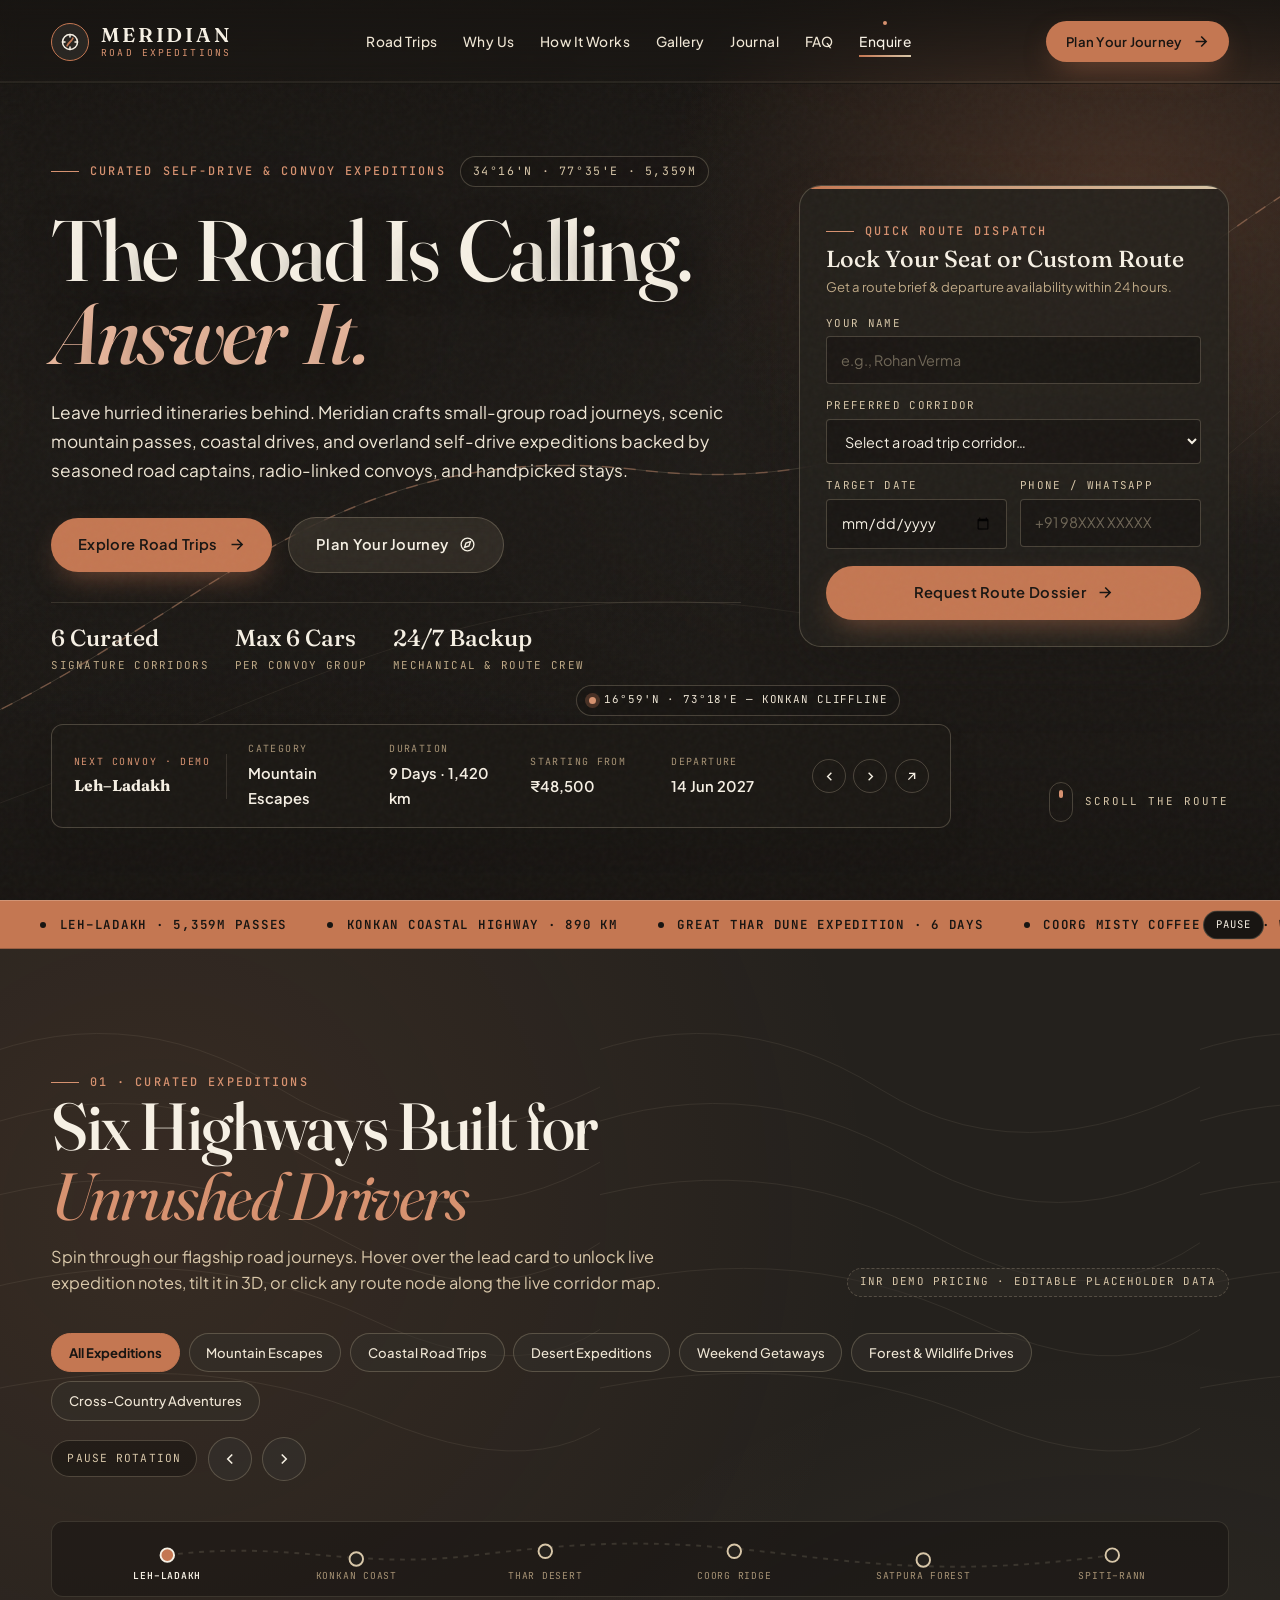
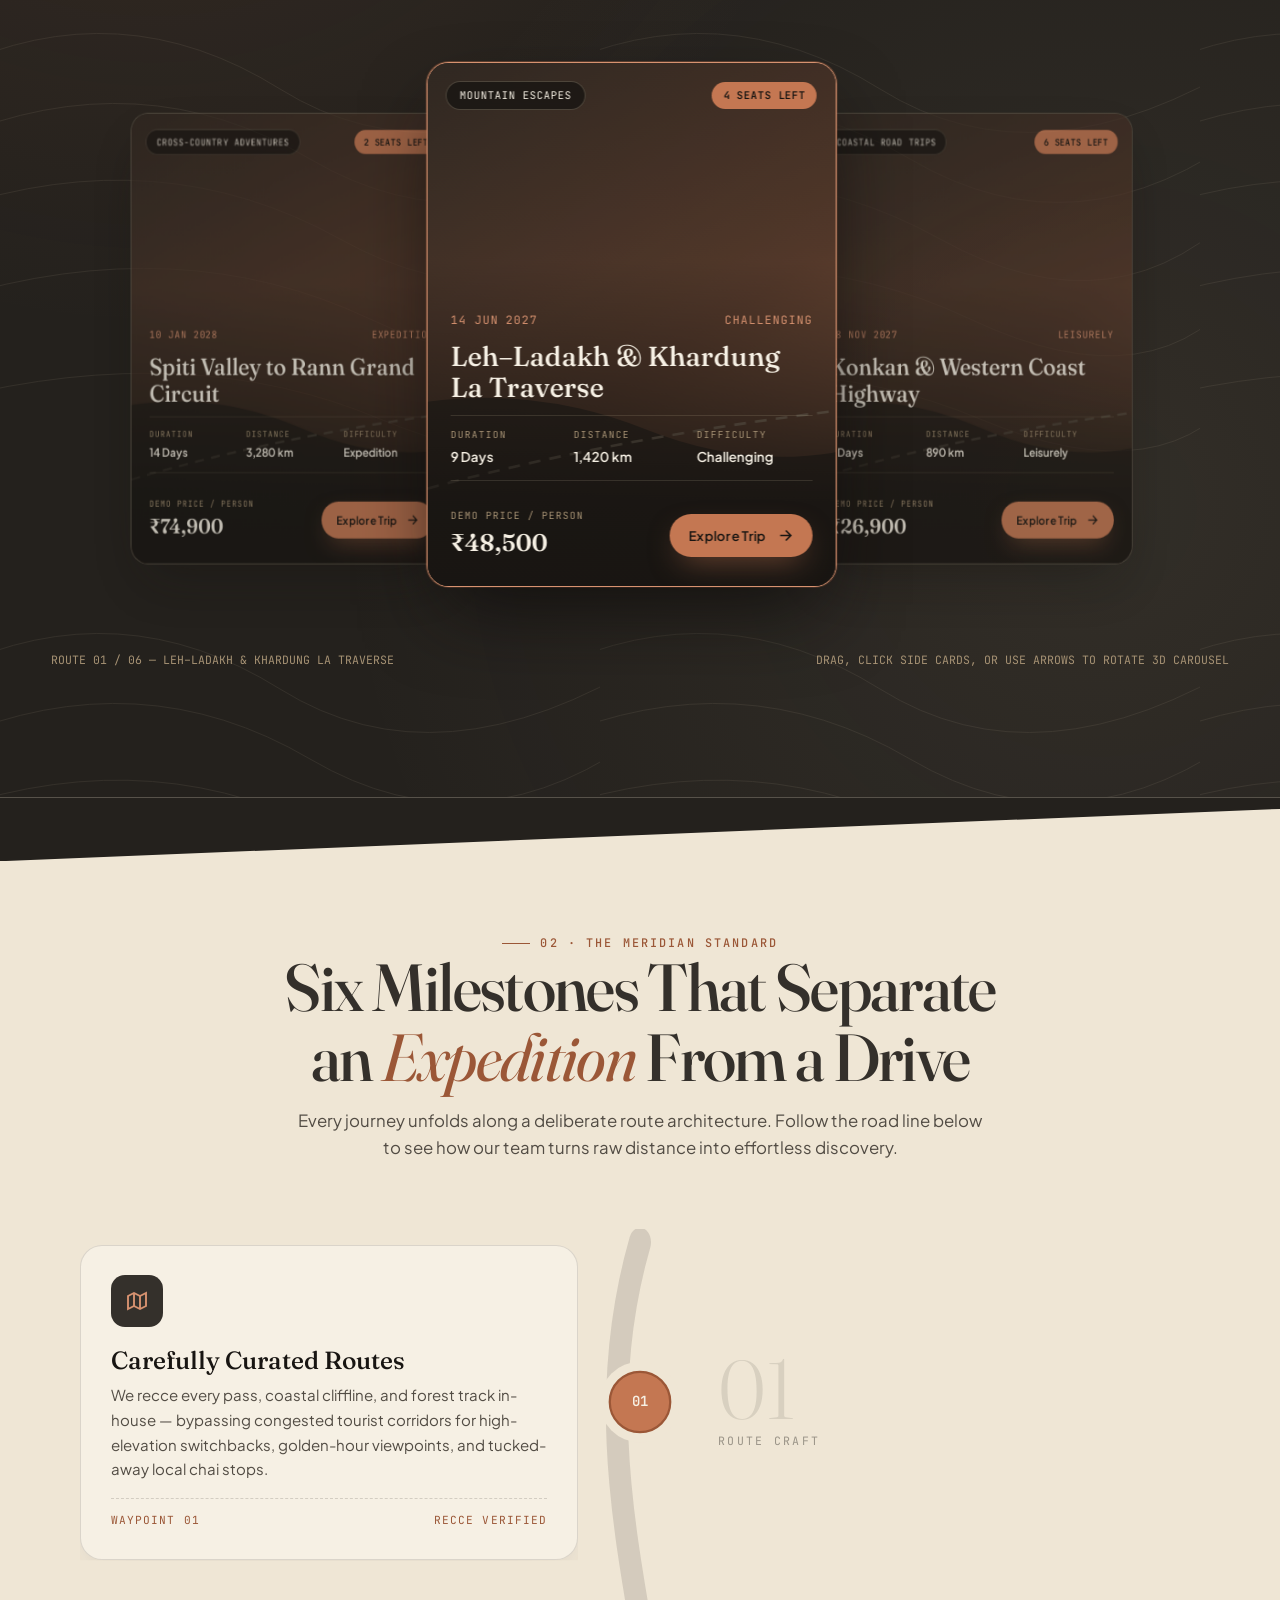
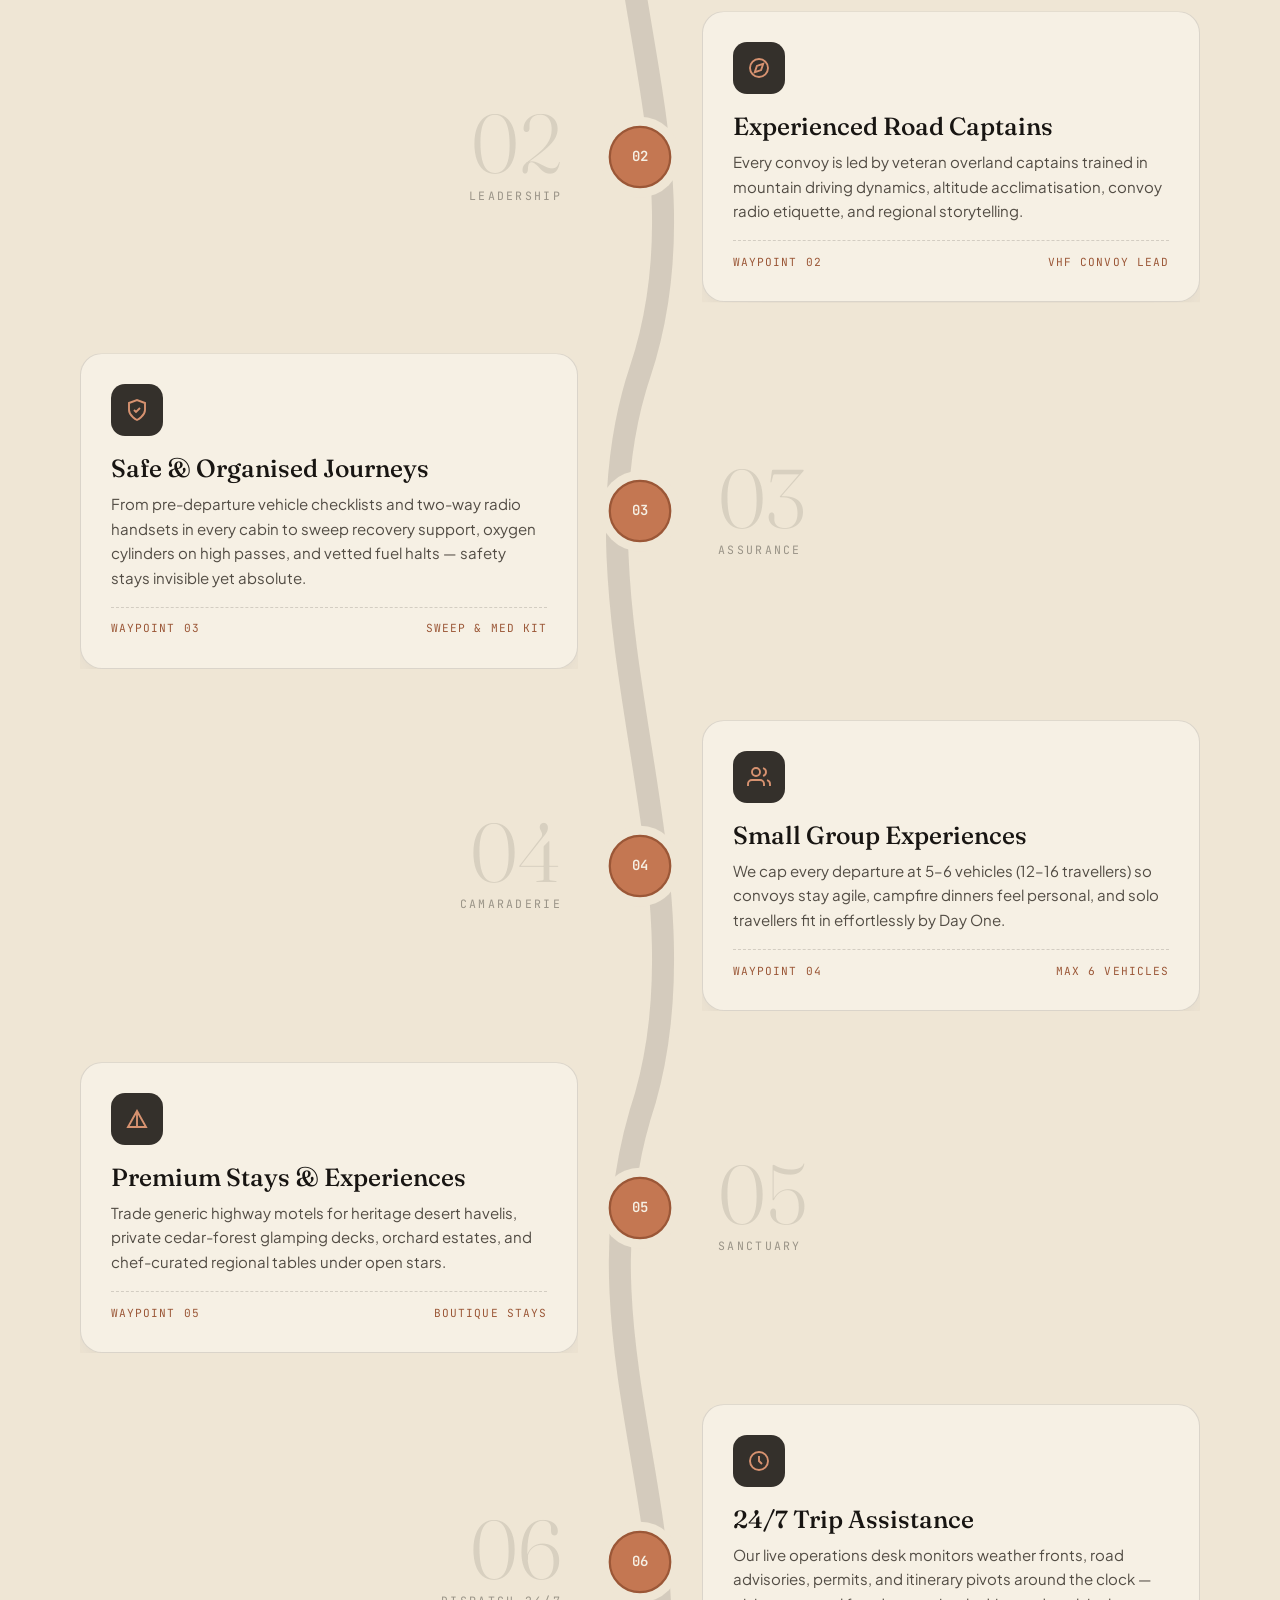
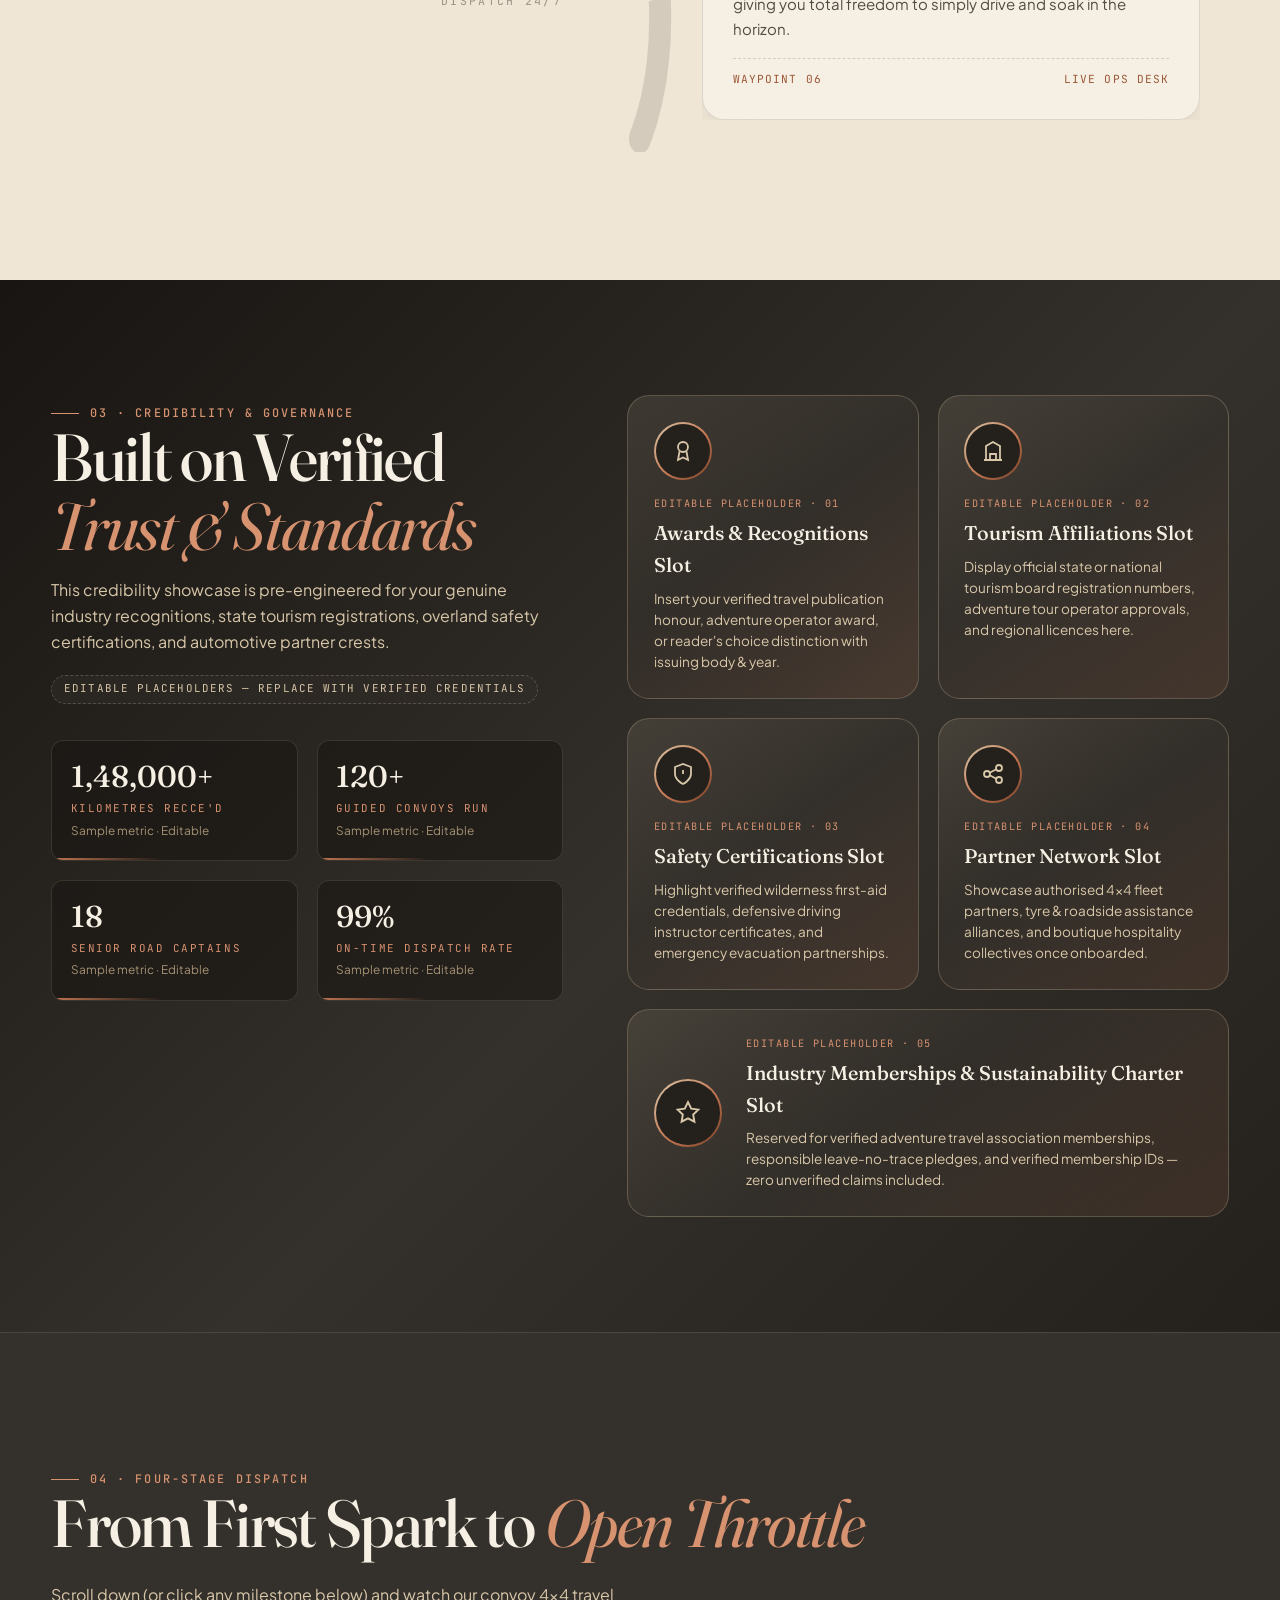
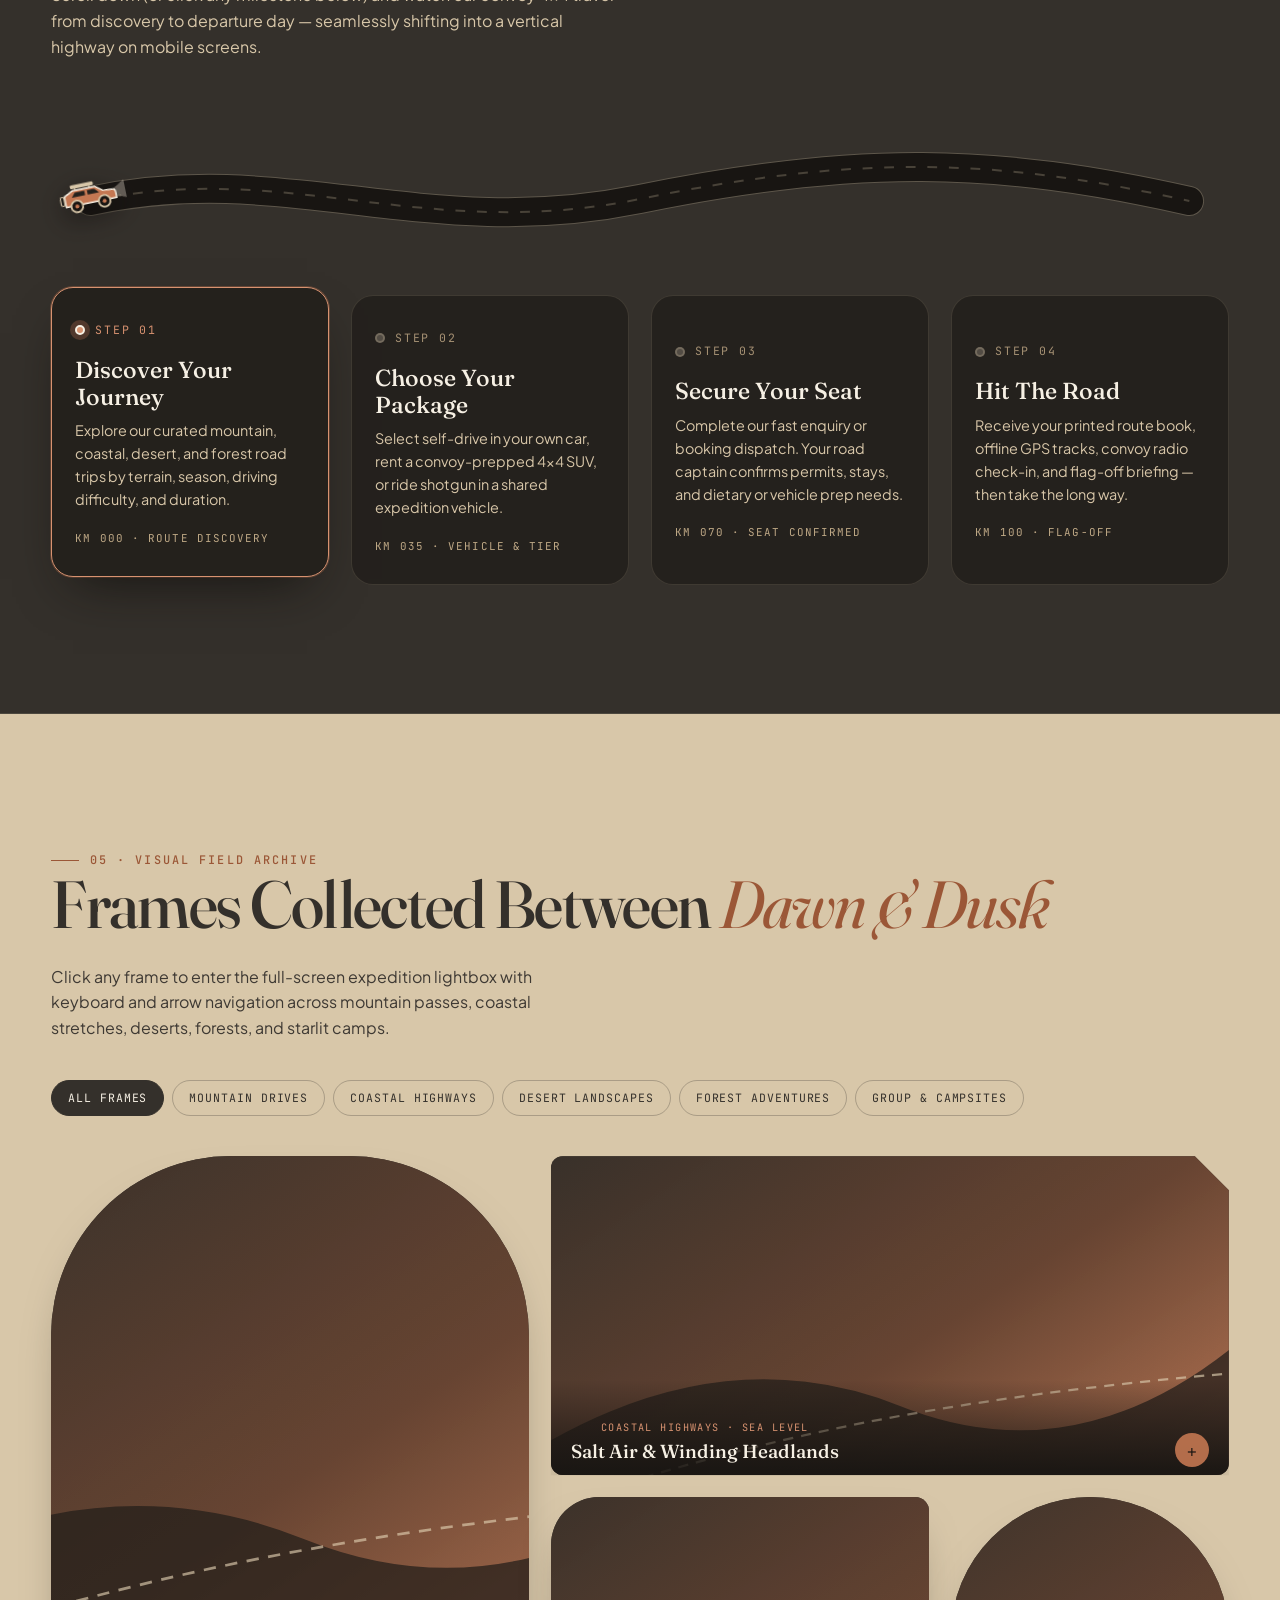
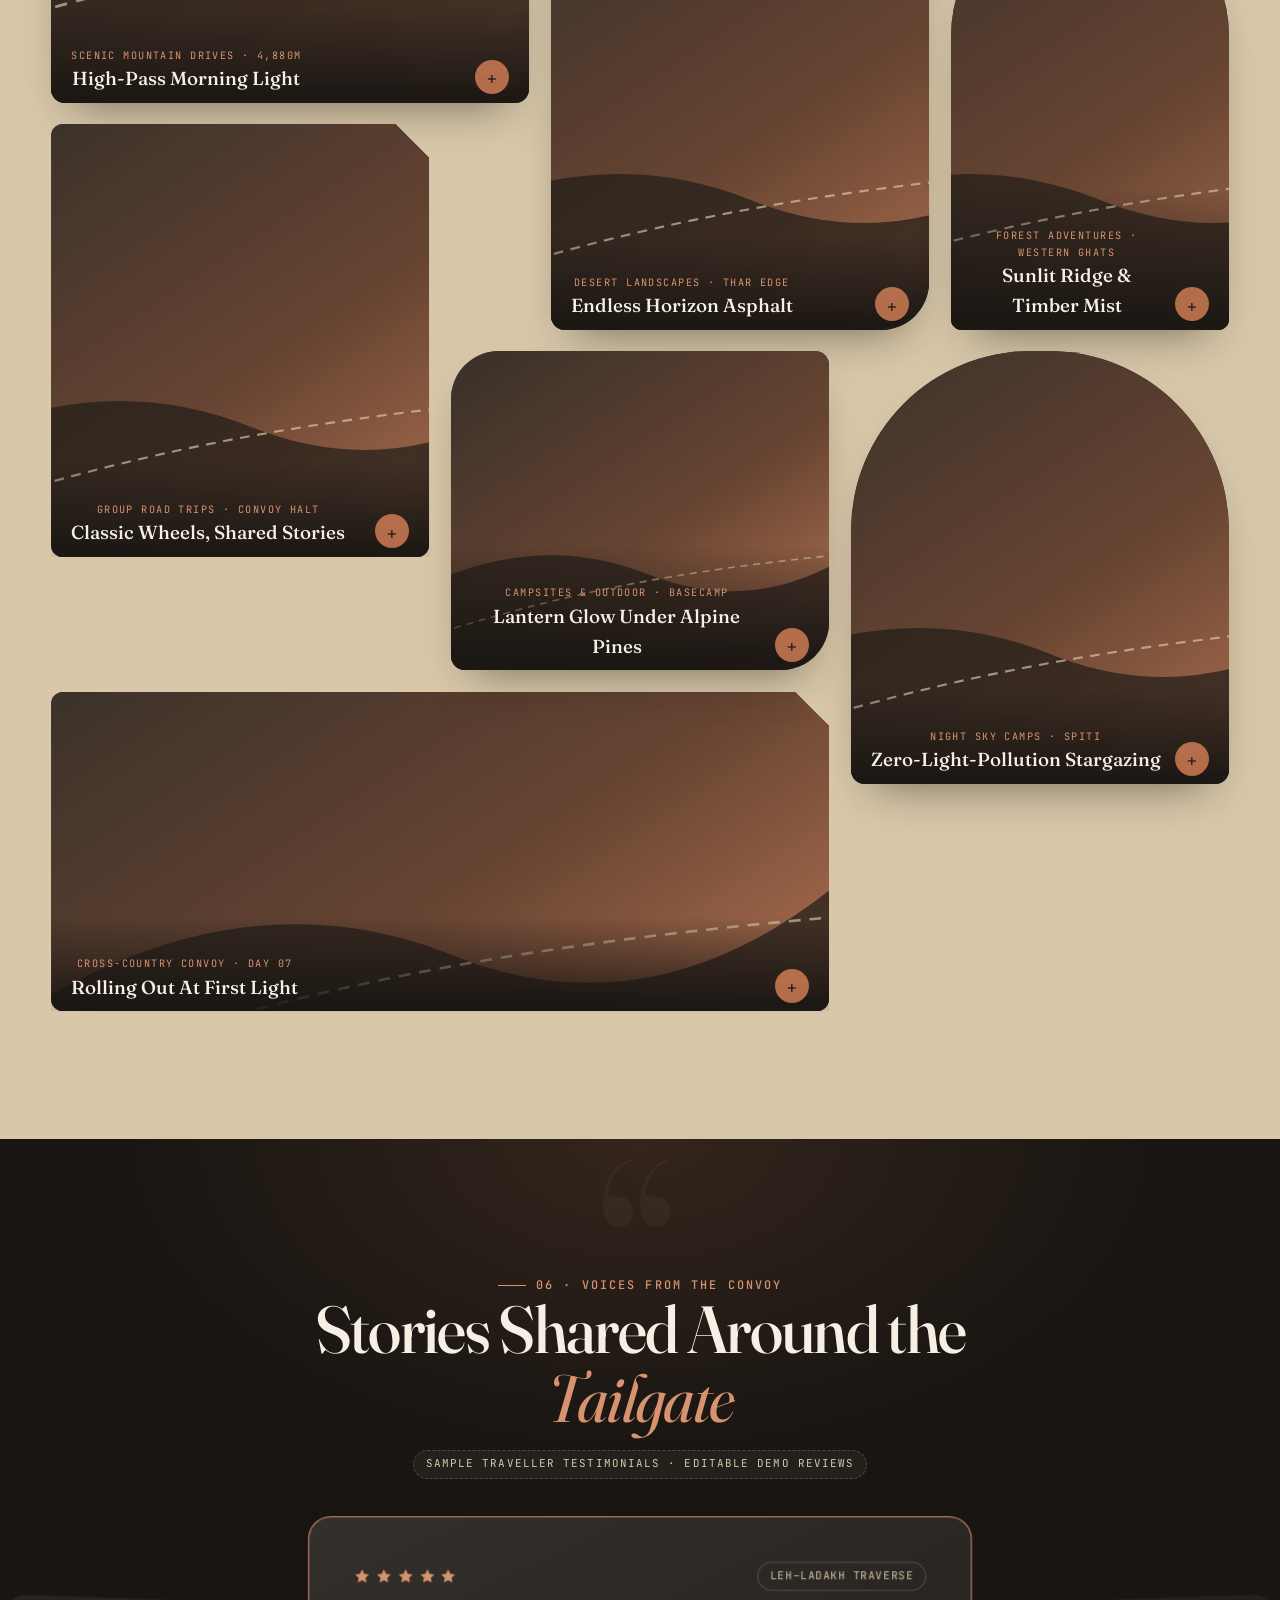
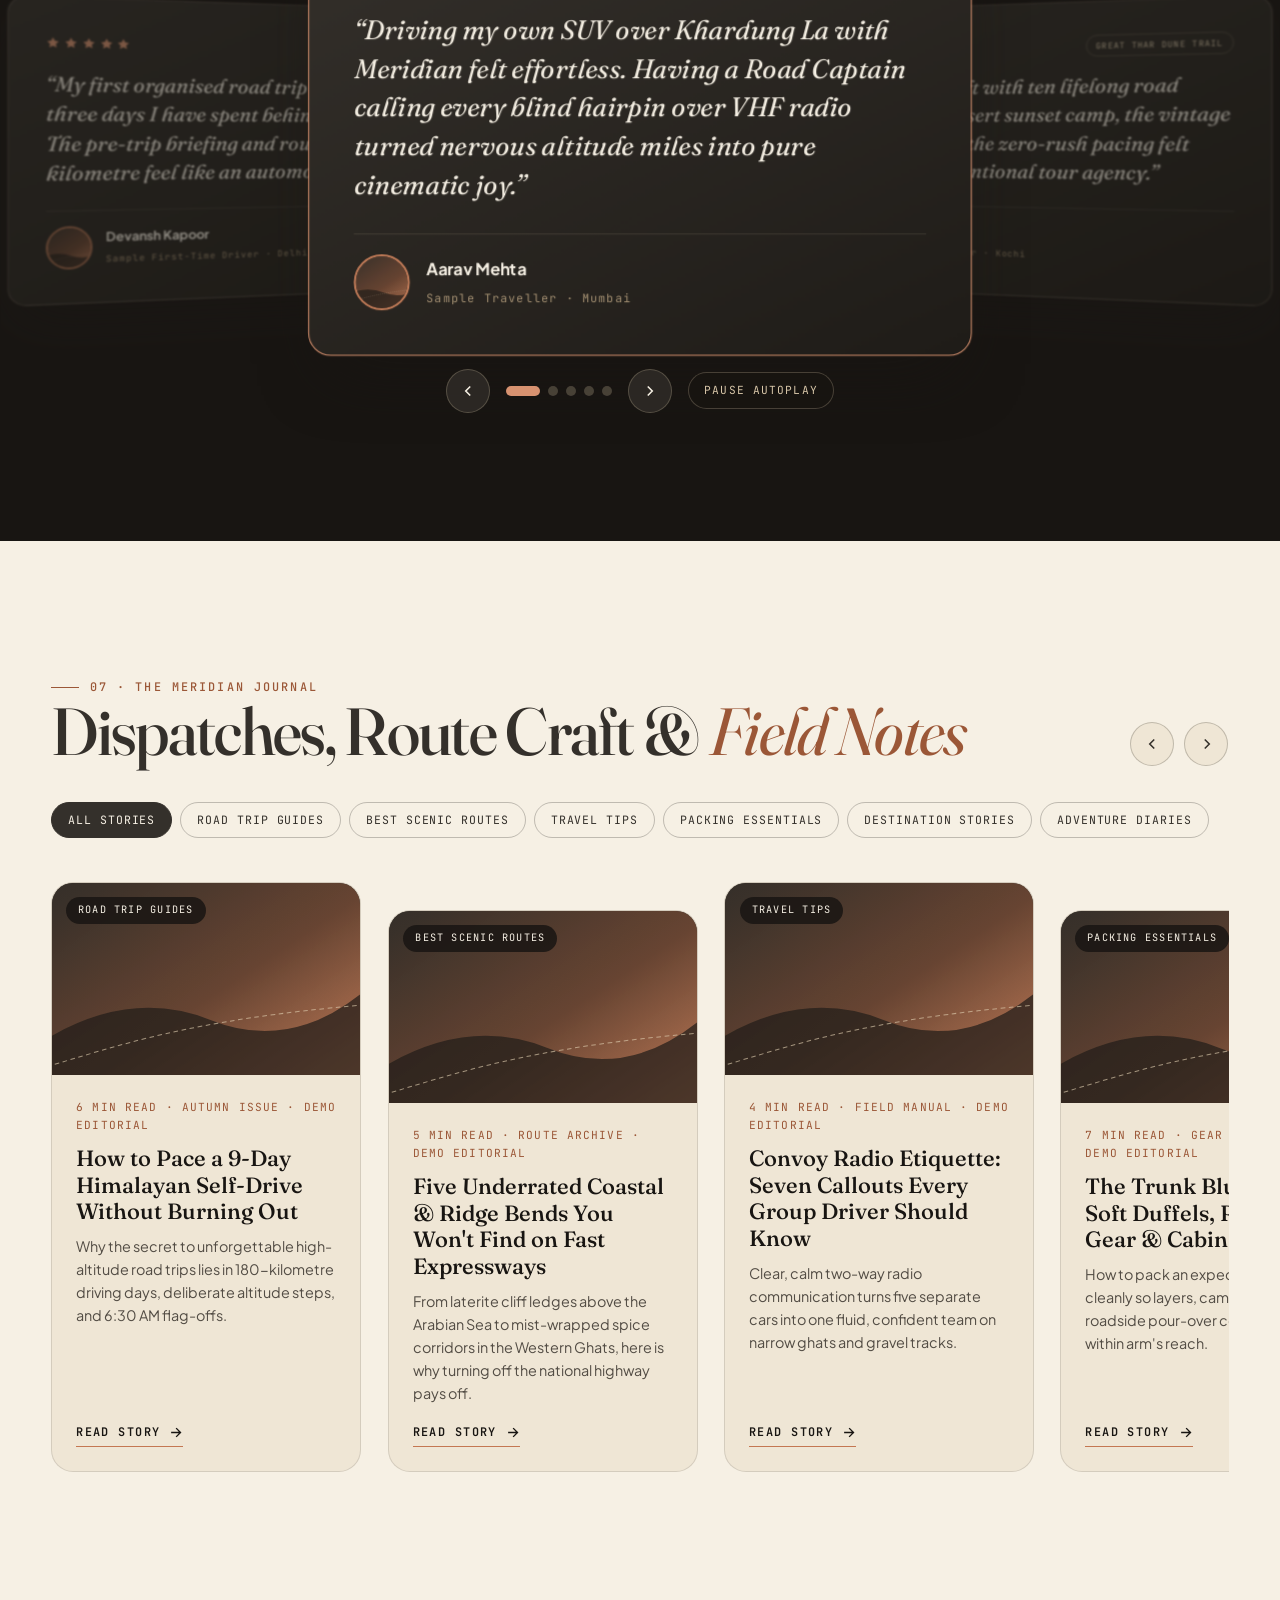
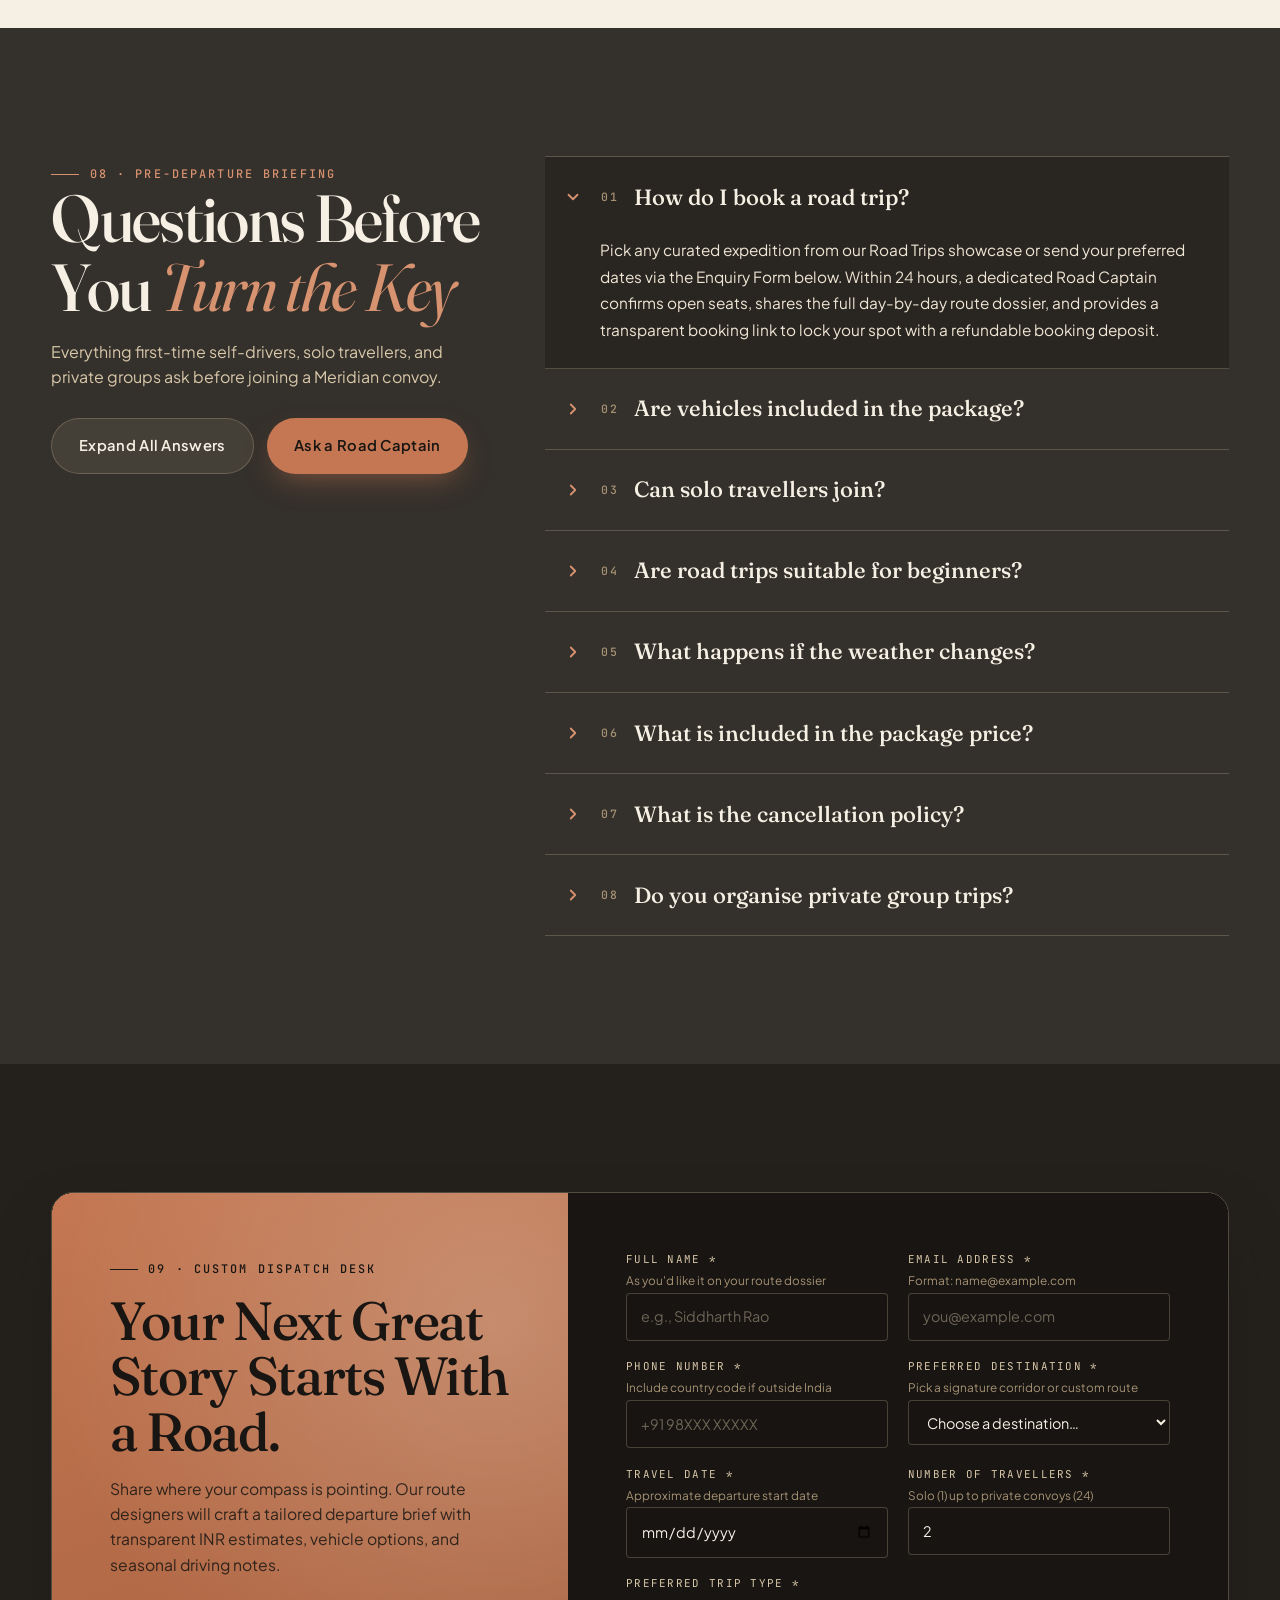
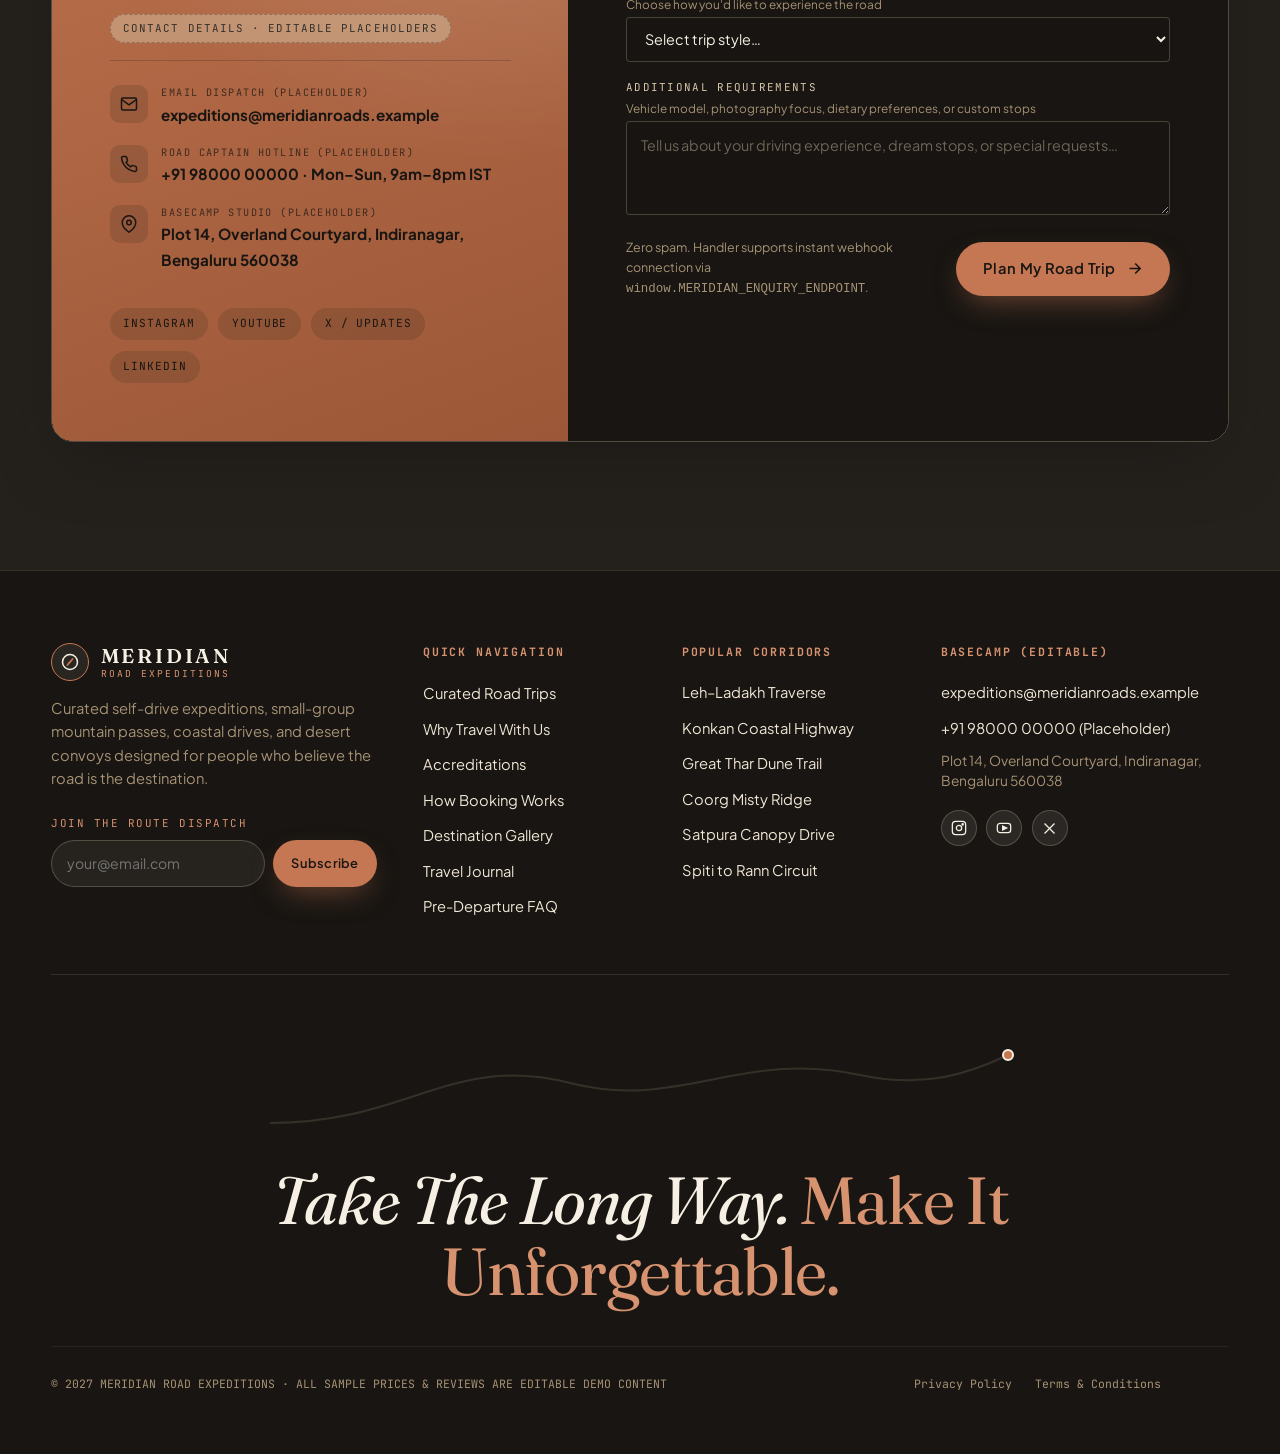
==== index.html @ 03e0a307 "Add Meridian single-page site and Cairn & Axle multi-page overland website" ====
<!DOCTYPE html>
<html lang="en">
<head>
  <meta charset="UTF-8">
  <meta name="viewport" content="width=device-width, initial-scale=1.0">
  <title>MERIDIAN — Curated Road Trip Expeditions &amp; Scenic Self-Drive Journeys</title>
  <meta name="description" content="Curated road trips, scenic self-drive expeditions, small-group mountain passes, coastal highways, and overland adventures crafted for drivers who take the long way.">
  <meta name="theme-color" content="#34302B">
  <link rel="preconnect" href="https://fonts.googleapis.com">
  <link rel="preconnect" href="https://fonts.gstatic.com" crossorigin>
  <link href="https://fonts.googleapis.com/css2?family=Fraunces:ital,opsz,wght@0,9..144,300..800;1,9..144,300..600&family=JetBrains+Mono:wght@400;500;600&family=Plus+Jakarta+Sans:wght@400;500;600;700&display=swap" rel="stylesheet">
  <style>
    /* ==========================================================================
       MERIDIAN ROADS — SINGLE-FILE DESIGN SYSTEM
       Strict 3-Colour Brand Palette + Tints/Shades/Alphas Derived Strictly From:
         Primary   : Charcoal Brown   #34302B
         Secondary : Burnt Terracotta #C47752
         Tertiary  : Desert Sand      #D8C7A9
       ========================================================================== */
    :root {
      /* Core Brand Palette */
      --charcoal: #34302B;
      --charcoal-deep: #24211D;
      --charcoal-obsidian: #181512;
      --charcoal-elevated: #3E3933;
      --charcoal-muted: #524C44;

      --terracotta: #C47752;
      --terracotta-light: #D79270;
      --terracotta-pale: #E5B49A;
      --terracotta-deep: #9B5737;
      --terracotta-dark: #743E25;

      --sand: #D8C7A9;
      --sand-light: #EFE6D5;
      --sand-paper: #F6F0E4;
      --sand-deep: #BFA986;
      --sand-muted: #A69274;

      /* Alpha Helpers (strictly derived from core 3) */
      --charcoal-90: rgba(36, 33, 29, 0.90);
      --charcoal-75: rgba(52, 48, 43, 0.75);
      --charcoal-55: rgba(52, 48, 43, 0.55);
      --charcoal-20: rgba(52, 48, 43, 0.20);
      --charcoal-12: rgba(52, 48, 43, 0.12);
      --terracotta-30: rgba(196, 119, 82, 0.30);
      --terracotta-18: rgba(196, 119, 82, 0.18);
      --terracotta-10: rgba(196, 119, 82, 0.10);
      --sand-25: rgba(216, 199, 169, 0.25);
      --sand-15: rgba(216, 199, 169, 0.15);
      --sand-08: rgba(216, 199, 169, 0.08);

      /* Typography */
      --font-display: 'Fraunces', Georgia, 'Times New Roman', serif;
      --font-sans: 'Plus Jakarta Sans', system-ui, -apple-system, 'Segoe UI', sans-serif;
      --font-mono: 'JetBrains Mono', ui-monospace, SFMono-Regular, monospace;

      /* Spacing & Layout */
      --container-max: 1360px;
      --gutter: clamp(1.25rem, 4vw, 3.25rem);
      --header-h: 84px;
      --header-h-compact: 66px;

      /* Radii & Shadows */
      --radius-sm: 4px;
      --radius-md: 12px;
      --radius-lg: 22px;
      --radius-pill: 999px;
      --shadow-deep: 0 28px 65px -20px rgba(24, 21, 18, 0.65);
      --shadow-soft: 0 18px 40px -18px rgba(24, 21, 18, 0.35);
      --ease-editorial: cubic-bezier(0.22, 1, 0.36, 1);
      --ease-spring: cubic-bezier(0.34, 1.45, 0.64, 1);
    }

    *, *::before, *::after {
      box-sizing: border-box;
      margin: 0;
      padding: 0;
    }

    html {
      scroll-behavior: smooth;
      scroll-padding-top: calc(var(--header-h-compact) + 18px);
      background-color: var(--charcoal-obsidian);
      color: var(--sand-paper);
      font-family: var(--font-sans);
      font-size: 16px;
      line-height: 1.6;
      -webkit-font-smoothing: antialiased;
      text-rendering: optimizeLegibility;
      overflow-x: clip;
    }

    @media (prefers-reduced-motion: reduce) {
      html {
        scroll-behavior: auto;
      }
    }

    body {
      background-color: var(--charcoal-obsidian);
      color: var(--sand-paper);
      overflow-x: clip;
      position: relative;
    }

    /* Warm editorial film grain overlay (ultra-lightweight inline SVG pattern) */
    body::after {
      content: "";
      position: fixed;
      inset: 0;
      pointer-events: none;
      z-index: 900;
      opacity: 0.032;
      background-image: url("data:image/svg+xml,%3Csvg viewBox='0 0 200 200' xmlns='http://www.w3.org/2000/svg'%3E%3Cfilter id='n'%3E%3CfeTurbulence type='fractalNoise' baseFrequency='0.85' numOctaves='3' stitchTiles='stitch'/%3E%3C/filter%3E%3Crect width='100%25' height='100%25' filter='url(%23n)'/%3E%3C/svg%3E");
    }

    img {
      display: block;
      max-width: 100%;
      height: auto;
    }

    a {
      color: inherit;
      text-decoration: none;
    }

    button, input, select, textarea {
      font: inherit;
      color: inherit;
    }

    button {
      background: none;
      border: none;
      cursor: pointer;
    }

    :focus-visible {
      outline: 2px solid var(--terracotta-light);
      outline-offset: 3px;
    }

    /* Utility Classes */
    .container {
      width: min(100% - (var(--gutter) * 2), var(--container-max));
      margin-inline: auto;
    }

    .visually-hidden:where(:not(:focus-within, :active)) {
      position: absolute !important;
      clip-path: inset(50%) !important;
      overflow: hidden !important;
      width: 1px !important;
      height: 1px !important;
      margin: -1px !important;
      padding: 0 !important;
      border: 0 !important;
      white-space: nowrap !important;
    }

    .skip-link {
      position: fixed;
      top: 12px;
      left: 16px;
      z-index: 2000;
      padding: 0.75rem 1.25rem;
      background: var(--terracotta);
      color: var(--charcoal-obsidian);
      font-weight: 700;
      border-radius: var(--radius-pill);
      transform: translateY(-150%);
    }
    .skip-link:focus {
      transform: translateY(0);
    }

    .eyebrow {
      display: inline-flex;
      align-items: center;
      gap: 0.65rem;
      font-family: var(--font-mono);
      font-size: 0.74rem;
      font-weight: 500;
      letter-spacing: 0.18em;
      text-transform: uppercase;
      color: var(--terracotta-light);
    }
    .eyebrow::before {
      content: "";
      width: 28px;
      height: 1px;
      background: currentColor;
      display: inline-block;
    }
    .eyebrow--dark {
      color: var(--terracotta-deep);
    }

    .section-title {
      font-family: var(--font-display);
      font-weight: 500;
      font-variation-settings: "opsz" 96;
      letter-spacing: -0.025em;
      line-height: 1.04;
      font-size: clamp(2.35rem, 5.2vw, 4.5rem);
    }
    .section-title em {
      font-style: italic;
      font-weight: 400;
      color: var(--terracotta-light);
    }
    .section-title--on-light em {
      color: var(--terracotta-deep);
    }

    .demo-pill {
      display: inline-flex;
      align-items: center;
      gap: 0.45rem;
      padding: 0.3rem 0.75rem;
      border-radius: var(--radius-pill);
      font-family: var(--font-mono);
      font-size: 0.68rem;
      letter-spacing: 0.1em;
      text-transform: uppercase;
      border: 1px dashed var(--sand-25);
      color: var(--sand);
      background: rgba(52, 48, 43, 0.45);
    }
    .demo-pill--light {
      border-color: rgba(52, 48, 43, 0.35);
      color: var(--charcoal);
      background: rgba(216, 199, 169, 0.45);
    }

    /* Warm editorial cinematic photo grade */
    .editorial-photo {
      filter: contrast(1.04) saturate(0.92) sepia(0.08);
      background-color: var(--charcoal);
    }

    /* Buttons & Magnetic Interaction */
    .btn {
      position: relative;
      display: inline-flex;
      align-items: center;
      justify-content: center;
      gap: 0.65rem;
      padding: 0.95rem 1.7rem;
      border-radius: var(--radius-pill);
      font-weight: 600;
      font-size: 0.92rem;
      letter-spacing: 0.02em;
      transition: background-color 0.3s var(--ease-editorial),
                  color 0.3s var(--ease-editorial),
                  border-color 0.3s var(--ease-editorial),
                  box-shadow 0.35s var(--ease-editorial);
      will-change: transform;
      overflow: hidden;
    }
    .btn--primary {
      background: var(--terracotta);
      color: var(--charcoal-obsidian);
      box-shadow: 0 12px 30px -10px rgba(196, 119, 82, 0.55);
    }
    .btn--primary:hover {
      background: var(--terracotta-light);
      box-shadow: 0 18px 36px -10px rgba(196, 119, 82, 0.72);
    }
    .btn--secondary {
      background: rgba(216, 199, 169, 0.10);
      color: var(--sand-paper);
      border: 1px solid var(--sand-25);
      backdrop-filter: blur(8px);
    }
    .btn--secondary:hover {
      background: var(--sand);
      color: var(--charcoal-obsidian);
      border-color: var(--sand);
    }
    .btn--dark {
      background: var(--charcoal);
      color: var(--sand-paper);
    }
    .btn--dark:hover {
      background: var(--charcoal-obsidian);
      color: var(--sand-light);
    }
    .btn--ghost-dark {
      border: 1px solid rgba(52, 48, 43, 0.35);
      color: var(--charcoal);
    }
    .btn--ghost-dark:hover {
      background: var(--charcoal);
      color: var(--sand-paper);
    }
    .btn svg {
      width: 17px;
      height: 17px;
      flex-shrink: 0;
      transition: transform 0.35s var(--ease-editorial);
    }
    .btn:hover svg.arrow-glide {
      transform: translateX(4px);
    }

    /* ==========================================================================
       CUSTOM DESKTOP CURSOR (Enhanced only on fine pointer + no-preference motion)
       ========================================================================== */
    .custom-cursor {
      position: fixed;
      top: 0;
      left: 0;
      width: 16px;
      height: 16px;
      border-radius: 50%;
      border: 1.5px solid var(--terracotta-light);
      background: rgba(196, 119, 82, 0.16);
      pointer-events: none;
      z-index: 2500;
      transform: translate3d(-100px, -100px, 0);
      display: none;
      align-items: center;
      justify-content: center;
      font-family: var(--font-mono);
      font-size: 0.62rem;
      font-weight: 600;
      letter-spacing: 0.12em;
      text-transform: uppercase;
      color: var(--charcoal-obsidian);
      transition: width 0.28s var(--ease-editorial),
                  height 0.28s var(--ease-editorial),
                  background-color 0.28s var(--ease-editorial),
                  border-color 0.28s var(--ease-editorial),
                  opacity 0.25s ease;
    }
    @media (hover: hover) and (pointer: fine) and (prefers-reduced-motion: no-preference) {
      .custom-cursor.is-active {
        display: flex;
      }
      .custom-cursor.is-labeled {
        width: 78px;
        height: 78px;
        background: var(--terracotta);
        border-color: var(--sand-paper);
        box-shadow: 0 12px 32px rgba(24, 21, 18, 0.45);
      }
      .custom-cursor.is-link {
        width: 34px;
        height: 34px;
        background: rgba(216, 199, 169, 0.22);
        border-color: var(--sand);
      }
    }

    /* ==========================================================================
       STICKY TRANSFORMING NAVIGATION + SCROLL PROGRESS THREAD
       ========================================================================== */
    .site-header {
      position: fixed;
      top: 0;
      left: 0;
      right: 0;
      height: var(--header-h);
      z-index: 1000;
      display: flex;
      align-items: center;
      background: linear-gradient(180deg, rgba(24, 21, 18, 0.78) 0%, rgba(24, 21, 18, 0) 100%);
      border-bottom: 1px solid transparent;
      transition: background-color 0.4s var(--ease-editorial),
                  height 0.4s var(--ease-editorial),
                  border-color 0.4s var(--ease-editorial),
                  backdrop-filter 0.4s var(--ease-editorial);
    }

    .site-header.is-scrolled {
      height: var(--header-h-compact);
      background: rgba(28, 25, 22, 0.90);
      backdrop-filter: blur(14px);
      -webkit-backdrop-filter: blur(14px);
      border-bottom-color: var(--sand-15);
      box-shadow: 0 12px 36px -14px rgba(12, 10, 9, 0.7);
    }

    /* Native CSS Scroll-Driven Header Shrink (with JS fallback above) */
    @media (prefers-reduced-motion: no-preference) {
      @supports ((animation-timeline: scroll()) and (animation-range: 0% 100%)) {
        @keyframes header-condense {
          from {
            height: var(--header-h);
            background-color: rgba(24, 21, 18, 0.12);
            border-bottom-color: transparent;
          }
          to {
            height: var(--header-h-compact);
            background-color: rgba(28, 25, 22, 0.92);
            border-bottom-color: rgba(216, 199, 169, 0.16);
          }
        }
        .site-header {
          backdrop-filter: blur(10px);
          -webkit-backdrop-filter: blur(10px);
          animation: header-condense auto linear both;
          animation-timeline: scroll(block root);
          animation-range: 0px 140px;
        }
      }
    }

    .nav-inner {
      width: min(100% - (var(--gutter) * 2), var(--container-max));
      margin-inline: auto;
      display: flex;
      align-items: center;
      justify-content: space-between;
      gap: 1.25rem;
    }

    .brand-logo {
      display: inline-flex;
      align-items: center;
      gap: 0.75rem;
      flex-shrink: 0;
    }
    .brand-mark {
      width: 38px;
      height: 38px;
      display: grid;
      place-items: center;
      border-radius: 50%;
      border: 1px solid var(--terracotta);
      background: rgba(52, 48, 43, 0.65);
      color: var(--sand-paper);
      transition: transform 0.5s var(--ease-editorial), border-color 0.3s ease;
    }
    .brand-logo:hover .brand-mark {
      transform: rotate(22deg);
      border-color: var(--sand);
    }
    .brand-wordmark {
      display: flex;
      flex-direction: column;
      line-height: 1;
    }
    .brand-wordmark strong {
      font-family: var(--font-display);
      font-size: 1.25rem;
      font-weight: 600;
      letter-spacing: 0.14em;
      color: var(--sand-paper);
    }
    .brand-wordmark span {
      font-family: var(--font-mono);
      font-size: 0.6rem;
      letter-spacing: 0.22em;
      text-transform: uppercase;
      color: var(--terracotta-light);
      margin-top: 3px;
    }

    .nav-links {
      display: flex;
      align-items: center;
      gap: clamp(1rem, 2vw, 2.1rem);
      list-style: none;
    }
    .nav-link {
      position: relative;
      font-size: 0.86rem;
      font-weight: 500;
      letter-spacing: 0.03em;
      color: var(--sand-light);
      padding: 0.4rem 0;
      transition: color 0.25s ease;
    }
    .nav-link::after {
      content: "";
      position: absolute;
      left: 0;
      right: 0;
      bottom: 0;
      height: 2px;
      background: linear-gradient(90deg, var(--terracotta), var(--sand));
      transform: scaleX(0);
      transform-origin: left center;
      transition: transform 0.35s var(--ease-editorial);
    }
    .nav-link:hover,
    .nav-link.is-active {
      color: var(--sand-paper);
    }
    .nav-link:hover::after,
    .nav-link.is-active::after {
      transform: scaleX(1);
    }
    .nav-link.is-active::before {
      content: "";
      position: absolute;
      left: 50%;
      top: -6px;
      width: 4px;
      height: 4px;
      border-radius: 50%;
      background: var(--terracotta-light);
      transform: translateX(-50%);
    }

    .nav-actions {
      display: flex;
      align-items: center;
      gap: 0.85rem;
    }
    .nav-cta {
      padding: 0.64rem 1.25rem;
      font-size: 0.82rem;
    }

    /* Scroll Progress Route Line along header bottom */
    .scroll-progress-track {
      position: absolute;
      left: 0;
      right: 0;
      bottom: 0;
      height: 2px;
      background: rgba(216, 199, 169, 0.08);
      pointer-events: none;
    }
    .scroll-progress-bar {
      height: 100%;
      width: 100%;
      background: linear-gradient(90deg, var(--terracotta-deep), var(--terracotta-light), var(--sand));
      transform-origin: left center;
      transform: scaleX(0);
    }
    @media (prefers-reduced-motion: no-preference) {
      @supports ((animation-timeline: scroll()) and (animation-range: 0% 100%)) {
        @keyframes route-progress {
          from { transform: scaleX(0); }
          to { transform: scaleX(1); }
        }
        .scroll-progress-bar {
          animation: route-progress auto linear both;
          animation-timeline: scroll(block root);
          animation-range: 0% 100%;
        }
      }
    }

    /* Mobile Menu Button & Animated Drawer */
    .menu-toggle {
      display: none;
      width: 44px;
      height: 44px;
      border-radius: 50%;
      border: 1px solid var(--sand-25);
      align-items: center;
      justify-content: center;
      flex-direction: column;
      gap: 5px;
      background: rgba(52, 48, 43, 0.72);
    }
    .menu-toggle span {
      display: block;
      width: 18px;
      height: 1.5px;
      background: var(--sand-paper);
      transition: transform 0.35s var(--ease-editorial), opacity 0.25s ease;
    }
    .menu-toggle[aria-expanded="true"] span:nth-child(1) {
      transform: translateY(3.25px) rotate(45deg);
    }
    .menu-toggle[aria-expanded="true"] span:nth-child(2) {
      transform: translateY(-3.25px) rotate(-45deg);
    }

    .mobile-drawer {
      position: fixed;
      inset: 0;
      z-index: 950;
      background: radial-gradient(circle at 80% 15%, rgba(196, 119, 82, 0.20), transparent 55%),
                  var(--charcoal-obsidian);
      padding: calc(var(--header-h) + 1.5rem) var(--gutter) 2.5rem;
      display: flex;
      flex-direction: column;
      justify-content: space-between;
      opacity: 0;
      visibility: hidden;
      clip-path: inset(0 0 100% 0);
      transition: clip-path 0.55s var(--ease-editorial), opacity 0.35s ease, visibility 0.45s;
    }
    .mobile-drawer.is-open {
      opacity: 1;
      visibility: visible;
      clip-path: inset(0 0 0 0);
    }
    .mobile-nav-list {
      list-style: none;
      display: flex;
      flex-direction: column;
      gap: 0.45rem;
    }
    .mobile-nav-list a {
      display: flex;
      align-items: baseline;
      justify-content: space-between;
      padding: 0.7rem 0;
      border-bottom: 1px solid var(--sand-08);
      font-family: var(--font-display);
      font-size: clamp(1.65rem, 6vw, 2.3rem);
      color: var(--sand-paper);
      transition: color 0.25s ease, padding-left 0.3s var(--ease-editorial);
    }
    .mobile-nav-list a span {
      font-family: var(--font-mono);
      font-size: 0.72rem;
      color: var(--terracotta-light);
    }
    .mobile-nav-list a:hover {
      color: var(--terracotta-light);
      padding-left: 0.65rem;
    }
    .mobile-drawer-footer {
      display: flex;
      flex-direction: column;
      gap: 1rem;
      padding-top: 1.5rem;
      border-top: 1px solid var(--sand-15);
    }

    /* ==========================================================================
       SECTION 1: HERO — CINEMATIC ROAD ADVENTURE
       ========================================================================== */
    .hero {
      position: relative;
      min-height: 100svh;
      padding: calc(var(--header-h) + 2.25rem) 0 4.5rem;
      display: flex;
      flex-direction: column;
      justify-content: space-between;
      overflow: clip;
      background-color: var(--charcoal-obsidian);
      isolation: isolate;
    }

    .hero-backdrop {
      position: absolute;
      inset: -6% 0 -6% 0;
      z-index: -3;
      overflow: hidden;
    }
    .hero-bg-img {
      width: 100%;
      height: 100%;
      object-fit: cover;
      object-position: center 46%;
      filter: contrast(1.08) saturate(0.88) brightness(0.68) sepia(0.14);
      transform: scale(1.07);
      will-change: transform;
    }
    @media (prefers-reduced-motion: no-preference) {
      @keyframes hero-ken-burns {
        0%   { transform: scale(1.06) translate3d(0, 0, 0); }
        100% { transform: scale(1.16) translate3d(-1.4%, -1.2%, 0); }
      }
      .hero-bg-img {
        animation: hero-ken-burns 24s ease-in-out infinite alternate;
      }
    }

    /* Multi-layered warm charcoal & terracotta cinema grading */
    .hero-scrim {
      position: absolute;
      inset: 0;
      z-index: -2;
      background:
        radial-gradient(ellipse 70% 65% at 22% 40%, rgba(24, 21, 18, 0.72), transparent 72%),
        radial-gradient(ellipse 55% 60% at 88% 22%, rgba(196, 119, 82, 0.24), transparent 65%),
        linear-gradient(180deg, rgba(24, 21, 18, 0.68) 0%, rgba(52, 48, 43, 0.34) 45%, rgba(24, 21, 18, 0.92) 100%);
    }

    /* Animated SVG Road-Line Graphics travelling across hero */
    .hero-road-canvas {
      position: absolute;
      inset: 0;
      z-index: -1;
      pointer-events: none;
      opacity: 0.72;
    }
    .hero-road-canvas svg {
      width: 100%;
      height: 100%;
    }
    .road-trace {
      fill: none;
      stroke: var(--terracotta-light);
      stroke-width: 1.5;
      stroke-dasharray: 12 10;
      opacity: 0.55;
    }
    .road-trace--solid {
      fill: none;
      stroke: var(--sand-25);
      stroke-width: 1;
      stroke-dasharray: 1800;
      stroke-dashoffset: 0;
    }
    @media (prefers-reduced-motion: no-preference) {
      @keyframes road-dash-flow {
        to { stroke-dashoffset: -220; }
      }
      @keyframes road-draw-in {
        from { stroke-dashoffset: 1800; }
        to { stroke-dashoffset: 0; }
      }
      .road-trace {
        animation: road-dash-flow 12s linear infinite;
      }
      .road-trace--solid {
        animation: road-draw-in 2.4s var(--ease-editorial) forwards;
      }
    }

    /* Floating Coordinate Markers */
    .hero-markers {
      position: absolute;
      inset: 0;
      pointer-events: none;
      z-index: 4;
    }
    .geo-marker {
      position: absolute;
      display: inline-flex;
      align-items: center;
      gap: 0.55rem;
      padding: 0.36rem 0.72rem;
      border-radius: var(--radius-pill);
      background: rgba(24, 21, 18, 0.78);
      border: 1px solid var(--sand-25);
      backdrop-filter: blur(8px);
      font-family: var(--font-mono);
      font-size: 0.68rem;
      letter-spacing: 0.08em;
      color: var(--sand-light);
      pointer-events: auto;
      cursor: pointer;
      transition: border-color 0.25s ease, background-color 0.25s ease, transform 0.3s var(--ease-editorial);
    }
    .geo-marker:hover {
      border-color: var(--terracotta-light);
      background: rgba(52, 48, 43, 0.94);
      transform: translateY(-2px);
    }
    .geo-marker__dot {
      width: 7px;
      height: 7px;
      border-radius: 50%;
      background: var(--terracotta-light);
      box-shadow: 0 0 0 4px rgba(196, 119, 82, 0.28);
      flex-shrink: 0;
    }
    .geo-marker--2 { bottom: 20.5%; left: 45%; top: auto; }
    @media (prefers-reduced-motion: no-preference) {
      @keyframes float-marker {
        0%, 100% { transform: translateY(0px); }
        50% { transform: translateY(-7px); }
      }
      .geo-marker--2 { animation: float-marker 7.5s ease-in-out infinite 1.2s; }
    }

    /* Hero Main Grid */
    .hero-grid {
      position: relative;
      z-index: 2;
      display: grid;
      grid-template-columns: minmax(0, 1.18fr) minmax(320px, 430px);
      align-items: center;
      gap: clamp(2rem, 4.5vw, 4.5rem);
      margin-block: auto;
      padding-block: 1.5rem 2.25rem;
    }

    .hero-kicker {
      display: flex;
      flex-wrap: wrap;
      align-items: center;
      gap: 0.9rem;
      margin-bottom: 1.35rem;
    }
    .hero-telemetry {
      font-family: var(--font-mono);
      font-size: 0.72rem;
      letter-spacing: 0.14em;
      color: var(--sand);
      padding: 0.32rem 0.72rem;
      border: 1px solid var(--sand-25);
      border-radius: var(--radius-pill);
      background: rgba(24, 21, 18, 0.52);
    }

    .hero-headline {
      font-family: var(--font-display);
      font-size: clamp(3rem, 6.7vw, 5.85rem);
      font-weight: 500;
      font-variation-settings: "opsz" 144;
      line-height: 0.97;
      letter-spacing: -0.03em;
      color: var(--sand-paper);
      text-shadow: 0 6px 28px rgba(24, 21, 18, 0.72);
      margin-bottom: 1.45rem;
    }
    .hero-headline .accent-line {
      display: block;
      font-style: italic;
      color: var(--terracotta-pale);
      text-shadow: 0 6px 32px rgba(24, 21, 18, 0.88);
    }
    /* Split-character staggered reveal */
    .split-word {
      display: inline-block;
      white-space: nowrap;
      margin-right: 0.22em;
    }
    .split-char {
      display: inline-block;
    }
    @media (prefers-reduced-motion: no-preference) {
      .hero-headline.is-split .split-char {
        opacity: 0;
        transform: translateY(34%) rotate(1.5deg);
        animation: char-rise 0.56s var(--ease-editorial) forwards;
        animation-delay: calc(var(--char-index, 0) * 14ms + 30ms);
      }
      @keyframes char-rise {
        to {
          opacity: 1;
          transform: translateY(0) rotate(0deg);
        }
      }
    }

    .hero-description {
      max-width: 56ch;
      font-size: clamp(1rem, 1.35vw, 1.15rem);
      color: var(--sand-light);
      margin-bottom: 2rem;
      line-height: 1.68;
    }

    .hero-ctas {
      display: flex;
      flex-wrap: wrap;
      align-items: center;
      gap: 1rem;
      margin-bottom: 1.8rem;
    }

    .hero-proof-strip {
      display: flex;
      flex-wrap: wrap;
      gap: 1.6rem;
      padding-top: 1.35rem;
      border-top: 1px solid var(--sand-15);
    }
    .hero-proof-item strong {
      display: block;
      font-family: var(--font-display);
      font-size: 1.45rem;
      font-weight: 500;
      color: var(--sand-paper);
      line-height: 1.1;
    }
    .hero-proof-item span {
      font-family: var(--font-mono);
      font-size: 0.68rem;
      letter-spacing: 0.12em;
      text-transform: uppercase;
      color: var(--sand-deep);
    }

    /* Integrated Hero Trip Enquiry Console */
    .hero-enquiry-card {
      background: rgba(36, 33, 29, 0.82);
      border: 1px solid var(--sand-25);
      border-radius: var(--radius-lg);
      padding: 1.65rem;
      backdrop-filter: blur(18px);
      -webkit-backdrop-filter: blur(18px);
      box-shadow: var(--shadow-deep);
      position: relative;
      overflow: hidden;
    }
    .hero-enquiry-card::before {
      content: "";
      position: absolute;
      inset: 0 0 auto 0;
      height: 3px;
      background: linear-gradient(90deg, var(--terracotta), var(--sand));
    }
    .hero-enquiry-header {
      display: flex;
      justify-content: space-between;
      align-items: flex-start;
      gap: 0.75rem;
      margin-bottom: 1.1rem;
    }
    .hero-enquiry-header h2 {
      font-family: var(--font-display);
      font-size: 1.45rem;
      font-weight: 500;
      line-height: 1.15;
      color: var(--sand-paper);
    }
    .hero-enquiry-header p {
      font-size: 0.82rem;
      color: var(--sand-deep);
      margin-top: 0.2rem;
    }
    .hero-form-grid {
      display: grid;
      grid-template-columns: 1fr 1fr;
      gap: 0.8rem;
    }
    .hero-form-grid .full {
      grid-column: 1 / -1;
    }

    /* Shared Form Controls */
    .field {
      display: flex;
      flex-direction: column;
      gap: 0.28rem;
    }
    .field label {
      font-family: var(--font-mono);
      font-size: 0.68rem;
      letter-spacing: 0.12em;
      text-transform: uppercase;
      color: var(--sand);
    }
    .field-hint {
      font-size: 0.74rem;
      color: var(--sand-muted);
      line-height: 1.3;
    }
    .field input,
    .field select,
    .field textarea {
      width: 100%;
      padding: 0.72rem 0.88rem;
      border-radius: var(--radius-sm);
      border: 1px solid var(--sand-25);
      background: rgba(24, 21, 18, 0.72);
      color: var(--sand-paper);
      font-size: 0.9rem;
      transition: border-color 0.25s ease, background-color 0.25s ease, box-shadow 0.25s ease;
    }
    .field select option {
      background: var(--charcoal-deep);
      color: var(--sand-paper);
    }
    .field input::placeholder,
    .field textarea::placeholder {
      color: rgba(216, 199, 169, 0.45);
    }
    .field input:focus,
    .field select:focus,
    .field textarea:focus {
      outline: none;
      border-color: var(--terracotta-light);
      box-shadow: 0 0 0 3px rgba(196, 119, 82, 0.24);
      background: rgba(24, 21, 18, 0.92);
    }

    /* Modern Post-Interaction Form Validation (:user-invalid + fallback via :is()) */
    .error-msg {
      display: none;
      font-size: 0.78rem;
      color: var(--terracotta-pale);
      background: rgba(155, 87, 55, 0.24);
      border-left: 2px solid var(--terracotta-light);
      padding: 0.3rem 0.55rem;
      border-radius: 0 4px 4px 0;
      margin-top: 0.18rem;
    }
    :is(input, select, textarea):is(:user-invalid, .user-invalid-fallback) {
      border-color: var(--terracotta-light);
      background-color: rgba(155, 87, 55, 0.18);
      box-shadow: 0 0 0 1px var(--terracotta);
    }
    :is(input, select, textarea):is(:user-invalid, .user-invalid-fallback) + .error-msg {
      display: block;
    }
    :is(input, select, textarea):is(:user-valid, .user-valid-fallback) {
      border-color: var(--sand);
    }

    .hero-form-status {
      margin-top: 0.75rem;
      padding: 0.72rem 0.9rem;
      border-radius: var(--radius-sm);
      font-size: 0.82rem;
      display: none;
      border: 1px solid var(--terracotta);
      background: rgba(196, 119, 82, 0.16);
      color: var(--sand-paper);
    }
    .hero-form-status.is-visible {
      display: block;
    }

    /* Floating Trip Info Telemetry Bar (Hero Bottom) */
    .hero-bottom-bar {
      position: relative;
      z-index: 2;
      display: flex;
      align-items: flex-end;
      justify-content: space-between;
      gap: 1.5rem;
      flex-wrap: wrap;
    }

    .floating-trip-panel {
      flex: 1 1 680px;
      max-width: 900px;
      background: rgba(28, 25, 22, 0.86);
      border: 1px solid var(--sand-25);
      border-radius: var(--radius-md);
      backdrop-filter: blur(14px);
      -webkit-backdrop-filter: blur(14px);
      padding: 1rem 1.35rem;
      display: grid;
      grid-template-columns: auto repeat(4, minmax(110px, 1fr)) auto;
      align-items: center;
      gap: 1rem 1.3rem;
      box-shadow: var(--shadow-soft);
    }
    .ftp-badge {
      display: flex;
      flex-direction: column;
      gap: 0.25rem;
      padding-right: 1rem;
      border-right: 1px solid var(--sand-15);
    }
    .ftp-badge span {
      font-family: var(--font-mono);
      font-size: 0.62rem;
      letter-spacing: 0.16em;
      text-transform: uppercase;
      color: var(--terracotta-light);
    }
    .ftp-badge strong {
      font-family: var(--font-display);
      font-size: 0.98rem;
      color: var(--sand-paper);
      white-space: nowrap;
    }
    .ftp-cell span {
      display: block;
      font-family: var(--font-mono);
      font-size: 0.62rem;
      letter-spacing: 0.14em;
      text-transform: uppercase;
      color: var(--sand-muted);
      margin-bottom: 0.18rem;
    }
    .ftp-cell strong {
      font-size: 0.92rem;
      font-weight: 600;
      color: var(--sand-paper);
    }
    .ftp-controls {
      display: flex;
      align-items: center;
      gap: 0.45rem;
    }
    .ftp-btn {
      width: 34px;
      height: 34px;
      border-radius: 50%;
      border: 1px solid var(--sand-25);
      display: grid;
      place-items: center;
      color: var(--sand-paper);
      transition: background-color 0.25s ease, border-color 0.25s ease;
    }
    .ftp-btn:hover {
      background: var(--terracotta);
      border-color: var(--terracotta);
      color: var(--charcoal-obsidian);
    }

    /* Animated Scroll Indicator */
    .scroll-indicator {
      display: inline-flex;
      align-items: center;
      gap: 0.75rem;
      font-family: var(--font-mono);
      font-size: 0.68rem;
      letter-spacing: 0.18em;
      text-transform: uppercase;
      color: var(--sand);
      padding-bottom: 0.4rem;
    }
    .scroll-wheel {
      width: 24px;
      height: 40px;
      border-radius: 999px;
      border: 1.5px solid var(--sand-25);
      position: relative;
      display: flex;
      justify-content: center;
      padding-top: 7px;
    }
    .scroll-wheel::before {
      content: "";
      width: 4px;
      height: 8px;
      border-radius: 999px;
      background: var(--terracotta-light);
    }
    @media (prefers-reduced-motion: no-preference) {
      @keyframes wheel-drop {
        0% { transform: translateY(0); opacity: 1; }
        70% { transform: translateY(14px); opacity: 0.2; }
        100% { transform: translateY(0); opacity: 1; }
      }
      .scroll-wheel::before {
        animation: wheel-drop 2.2s var(--ease-editorial) infinite;
      }
    }

    /* ==========================================================================
       TRANSITION RIBBON: DIAGONAL TOPOGRAPHIC ROUTE MARQUEE (PAUSABLE - WCAG 2.2.2)
       ========================================================================== */
    .route-ticker-band {
      position: relative;
      z-index: 5;
      background: var(--terracotta);
      color: var(--charcoal-obsidian);
      padding: 0.85rem 0;
      overflow: hidden;
      border-top: 1px solid rgba(246, 240, 228, 0.25);
      border-bottom: 1px solid rgba(24, 21, 18, 0.25);
      display: flex;
      align-items: center;
    }
    .route-ticker-track {
      display: flex;
      align-items: center;
      gap: 2.5rem;
      white-space: nowrap;
      will-change: transform;
      padding-left: 2.5rem;
    }
    @media (prefers-reduced-motion: no-preference) {
      @keyframes marquee-scroll {
        from { transform: translateX(0); }
        to { transform: translateX(-50%); }
      }
      .route-ticker-track {
        animation: marquee-scroll 34s linear infinite;
      }
      .route-ticker-band.is-paused .route-ticker-track {
        animation-play-state: paused;
      }
    }
    .ticker-item {
      display: inline-flex;
      align-items: center;
      gap: 0.85rem;
      font-family: var(--font-mono);
      font-size: 0.78rem;
      font-weight: 600;
      letter-spacing: 0.14em;
      text-transform: uppercase;
    }
    .ticker-dot {
      width: 6px;
      height: 6px;
      border-radius: 50%;
      background: var(--charcoal-obsidian);
    }
    .ticker-pause-btn {
      position: absolute;
      right: 1rem;
      top: 50%;
      transform: translateY(-50%);
      z-index: 3;
      padding: 0.32rem 0.75rem;
      border-radius: var(--radius-pill);
      background: var(--charcoal-obsidian);
      color: var(--sand-paper);
      font-family: var(--font-mono);
      font-size: 0.66rem;
      letter-spacing: 0.1em;
      text-transform: uppercase;
      border: 1px solid var(--sand-25);
    }
    .ticker-pause-btn:hover {
      background: var(--charcoal);
    }

    /* ==========================================================================
       SECTION 2: ROAD TRIPS / PACKAGES — 3D ROTATING PERSPECTIVE CAROUSEL
       ========================================================================== */
    .packages-section {
      position: relative;
      padding: clamp(5rem, 9vw, 8.5rem) 0 clamp(5.5rem, 10vw, 9rem);
      background:
        radial-gradient(circle at 12% 18%, rgba(196, 119, 82, 0.12), transparent 44%),
        radial-gradient(circle at 86% 80%, rgba(216, 199, 169, 0.08), transparent 48%),
        var(--charcoal-deep);
      overflow: clip;
    }

    /* Topographic contour backdrop */
    .topo-bg {
      position: absolute;
      inset: 0;
      pointer-events: none;
      opacity: 0.09;
      background-image: url("data:image/svg+xml,%3Csvg width='600' height='600' viewBox='0 0 600 600' xmlns='http://www.w3.org/2000/svg'%3E%3Cg fill='none' stroke='%23D8C7A9' stroke-width='1'%3E%3Cpath d='M-50 120 Q120 40 280 140 T650 110'/%3E%3Cpath d='M-50 190 Q140 110 310 210 T650 180'/%3E%3Cpath d='M-50 260 Q160 190 340 290 T650 250'/%3E%3Cpath d='M-50 350 Q180 280 370 370 T650 330'/%3E%3Cpath d='M-50 450 Q190 390 380 470 T650 430'/%3E%3C/g%3E%3C/svg%3E");
    }

    .packages-header {
      position: relative;
      z-index: 2;
      display: grid;
      grid-template-columns: minmax(0, 1fr) auto;
      align-items: end;
      gap: 2rem;
      margin-bottom: 2.25rem;
    }
    .packages-lead {
      max-width: 52ch;
      color: var(--sand);
      margin-top: 0.85rem;
      font-size: 1.02rem;
    }

    /* Category Filter Pills */
    .category-rail {
      position: relative;
      z-index: 2;
      display: flex;
      flex-wrap: wrap;
      align-items: center;
      justify-content: space-between;
      gap: 1rem;
      margin-bottom: 2.5rem;
    }
    .filter-pills {
      display: flex;
      flex-wrap: wrap;
      gap: 0.55rem;
    }
    .filter-pill {
      padding: 0.52rem 1.05rem;
      border-radius: var(--radius-pill);
      border: 1px solid var(--sand-25);
      background: rgba(52, 48, 43, 0.55);
      color: var(--sand-light);
      font-size: 0.82rem;
      font-weight: 500;
      transition: background-color 0.25s ease, color 0.25s ease, border-color 0.25s ease;
    }
    .filter-pill:hover {
      border-color: var(--terracotta-light);
      color: var(--sand-paper);
    }
    .filter-pill[aria-pressed="true"] {
      background: var(--terracotta);
      border-color: var(--terracotta);
      color: var(--charcoal-obsidian);
      font-weight: 700;
    }

    .carousel-toolbar {
      display: flex;
      align-items: center;
      gap: 0.65rem;
    }
    .icon-circle-btn {
      width: 44px;
      height: 44px;
      border-radius: 50%;
      border: 1px solid var(--sand-25);
      background: rgba(52, 48, 43, 0.72);
      color: var(--sand-paper);
      display: grid;
      place-items: center;
      transition: background-color 0.25s ease, border-color 0.25s ease, transform 0.25s var(--ease-editorial);
    }
    .icon-circle-btn:hover {
      background: var(--terracotta);
      border-color: var(--terracotta);
      color: var(--charcoal-obsidian);
      transform: scale(1.06);
    }
    .pause-pill {
      padding: 0.52rem 0.95rem;
      border-radius: var(--radius-pill);
      border: 1px solid var(--sand-25);
      font-family: var(--font-mono);
      font-size: 0.7rem;
      letter-spacing: 0.1em;
      text-transform: uppercase;
      color: var(--sand);
      background: rgba(24, 21, 18, 0.55);
    }
    .pause-pill:hover {
      border-color: var(--terracotta-light);
      color: var(--sand-paper);
    }

    /* Animated Route Map Connector Connecting Destinations */
    .packages-route-strip {
      position: relative;
      z-index: 2;
      margin-bottom: 1.5rem;
      padding: 0.65rem 1.25rem;
      border-radius: var(--radius-md);
      background: rgba(24, 21, 18, 0.52);
      border: 1px solid var(--sand-15);
    }
    .packages-route-svg {
      width: 100%;
      height: 54px;
      display: block;
    }
    .route-connector-bg {
      fill: none;
      stroke: var(--sand-15);
      stroke-width: 2;
      stroke-dasharray: 5 6;
    }
    .route-connector-active {
      fill: none;
      stroke: var(--terracotta-light);
      stroke-width: 2.5;
      stroke-linecap: round;
      transition: stroke-dashoffset 0.75s var(--ease-editorial);
    }
    .route-node {
      cursor: pointer;
    }
    .route-node circle {
      fill: var(--charcoal-deep);
      stroke: var(--sand);
      stroke-width: 2;
      transition: fill 0.3s ease, r 0.3s ease, stroke 0.3s ease;
    }
    .route-node.is-active circle {
      fill: var(--terracotta);
      stroke: var(--sand-paper);
    }
    .route-node text {
      font-family: var(--font-mono);
      font-size: 10px;
      fill: var(--sand-muted);
      letter-spacing: 0.08em;
      text-transform: uppercase;
      transition: fill 0.3s ease;
    }
    .route-node.is-active text {
      fill: var(--sand-paper);
      font-weight: 600;
    }

    /* 3D Rotating Perspective Carousel Stage + Scroll-Linked Lateral Shift */
    .packages-stage-wrap {
      position: relative;
      z-index: 2;
      perspective: 1600px;
      padding-block: 1.4rem 2.2rem;
    }
    .packages-scroll-drift {
      transition: transform 0.12s linear;
      will-change: transform;
    }
    .packages-3d-stage {
      position: relative;
      height: 560px;
      transform-style: preserve-3d;
      display: flex;
      align-items: center;
      justify-content: center;
    }

    .trip-card {
      position: absolute;
      width: min(410px, 84vw);
      height: 525px;
      border-radius: var(--radius-lg);
      overflow: hidden;
      background: var(--charcoal);
      border: 1px solid var(--sand-25);
      box-shadow: var(--shadow-deep);
      transform-style: preserve-3d;
      transition: transform 0.72s var(--ease-editorial),
                  opacity 0.6s ease,
                  border-color 0.35s ease,
                  box-shadow 0.45s ease;
      cursor: pointer;
      display: flex;
      flex-direction: column;
      justify-content: flex-end;
      user-select: none;
    }
    .trip-card.is-center {
      border-color: var(--terracotta-light);
      box-shadow: 0 36px 80px -18px rgba(14, 12, 10, 0.85), 0 0 0 1px rgba(196, 119, 82, 0.35);
      cursor: default;
    }
    .trip-card.is-hidden {
      opacity: 0;
      pointer-events: none;
      transform: translate3d(0, 0, -480px) scale(0.65);
    }

    .trip-card__media {
      position: absolute;
      inset: 0;
      z-index: 0;
      overflow: hidden;
    }
    .trip-card__media img {
      width: 100%;
      height: 100%;
      object-fit: cover;
      transition: transform 0.85s var(--ease-editorial);
    }
    .trip-card:hover .trip-card__media img {
      transform: scale(1.09);
    }
    .trip-card__overlay {
      position: absolute;
      inset: 0;
      z-index: 1;
      background:
        linear-gradient(180deg, rgba(24, 21, 18, 0.35) 0%, rgba(24, 21, 18, 0.25) 38%, rgba(24, 21, 18, 0.94) 84%, rgba(24, 21, 18, 0.98) 100%);
    }
    .trip-card__glare {
      position: absolute;
      inset: 0;
      z-index: 2;
      pointer-events: none;
      opacity: 0;
      background: radial-gradient(circle at var(--gx, 50%) var(--gy, 50%), rgba(239, 230, 213, 0.22), transparent 58%);
      transition: opacity 0.35s ease;
    }
    .trip-card.is-center:hover .trip-card__glare {
      opacity: 1;
    }

    .trip-card__top {
      position: absolute;
      top: 1.15rem;
      left: 1.15rem;
      right: 1.15rem;
      z-index: 3;
      display: flex;
      justify-content: space-between;
      align-items: center;
      gap: 0.5rem;
    }
    .trip-cat-badge {
      padding: 0.32rem 0.78rem;
      border-radius: var(--radius-pill);
      background: rgba(24, 21, 18, 0.78);
      border: 1px solid var(--sand-25);
      backdrop-filter: blur(8px);
      font-family: var(--font-mono);
      font-size: 0.66rem;
      letter-spacing: 0.1em;
      text-transform: uppercase;
      color: var(--sand-paper);
    }
    .trip-seats-badge {
      padding: 0.32rem 0.72rem;
      border-radius: var(--radius-pill);
      background: var(--terracotta);
      color: var(--charcoal-obsidian);
      font-family: var(--font-mono);
      font-size: 0.66rem;
      font-weight: 600;
      letter-spacing: 0.08em;
      text-transform: uppercase;
    }

    .trip-card__body {
      position: relative;
      z-index: 3;
      padding: 1.45rem;
      display: flex;
      flex-direction: column;
      gap: 0.75rem;
    }
    .trip-card__meta-row {
      display: flex;
      align-items: center;
      justify-content: space-between;
      gap: 0.5rem;
      font-family: var(--font-mono);
      font-size: 0.72rem;
      color: var(--terracotta-light);
      letter-spacing: 0.08em;
      text-transform: uppercase;
    }
    .trip-card__title {
      font-family: var(--font-display);
      font-size: 1.72rem;
      font-weight: 500;
      line-height: 1.12;
      color: var(--sand-paper);
    }

    /* Extra specs revealed smoothly on hover / focus */
    .trip-card__specs {
      display: grid;
      grid-template-columns: repeat(3, 1fr);
      gap: 0.5rem;
      padding: 0.72rem 0;
      border-top: 1px solid var(--sand-15);
      border-bottom: 1px solid var(--sand-15);
    }
    .trip-spec span {
      display: block;
      font-family: var(--font-mono);
      font-size: 0.6rem;
      letter-spacing: 0.1em;
      text-transform: uppercase;
      color: var(--sand-muted);
    }
    .trip-spec strong {
      font-size: 0.84rem;
      color: var(--sand-paper);
      font-weight: 600;
    }

    .trip-card__extra {
      max-height: 0;
      opacity: 0;
      overflow: hidden;
      font-size: 0.84rem;
      color: var(--sand-light);
      line-height: 1.48;
      transition: max-height 0.45s var(--ease-editorial), opacity 0.35s ease;
    }
    .trip-card.is-center:hover .trip-card__extra,
    .trip-card.is-center:focus-within .trip-card__extra {
      max-height: 82px;
      opacity: 1;
    }

    .trip-card__footer {
      display: flex;
      align-items: center;
      justify-content: space-between;
      gap: 1rem;
      padding-top: 0.2rem;
    }
    .trip-price span {
      display: block;
      font-family: var(--font-mono);
      font-size: 0.62rem;
      text-transform: uppercase;
      letter-spacing: 0.1em;
      color: var(--sand-muted);
    }
    .trip-price strong {
      font-family: var(--font-display);
      font-size: 1.5rem;
      font-weight: 600;
      color: var(--sand-paper);
    }
    .trip-explore-btn {
      padding: 0.68rem 1.2rem;
      font-size: 0.82rem;
    }

    .packages-hint-row {
      position: relative;
      z-index: 2;
      display: flex;
      align-items: center;
      justify-content: space-between;
      flex-wrap: wrap;
      gap: 1rem;
      margin-top: 0.75rem;
      font-family: var(--font-mono);
      font-size: 0.72rem;
      color: var(--sand-muted);
    }

    /* ==========================================================================
       SECTION 3: WHY TRAVEL WITH US — INTERACTIVE WINDING ROAD-MAP JOURNEY
       ========================================================================== */
    .why-section {
      position: relative;
      padding: clamp(5.5rem, 10vw, 9.5rem) 0;
      background: var(--sand-light);
      color: var(--charcoal);
      overflow: clip;
    }
    /* Diagonal architectural transition edge */
    .why-section::before {
      content: "";
      position: absolute;
      top: 0;
      left: 0;
      right: 0;
      height: 64px;
      background: var(--charcoal-deep);
      clip-path: polygon(0 0, 100% 0, 100% 18%, 0 100%);
    }

    .why-header {
      max-width: 780px;
      margin: 0 auto 4.2rem;
      text-align: center;
      position: relative;
      z-index: 2;
    }
    .why-header p {
      margin-top: 1rem;
      font-size: 1.05rem;
      color: var(--charcoal-muted);
      max-width: 58ch;
      margin-inline: auto;
    }

    .roadmap-wrapper {
      position: relative;
      max-width: 1120px;
      margin-inline: auto;
      padding-block: 1rem 2rem;
    }

    /* Central Winding SVG Highway that draws itself on scroll */
    .roadmap-spine {
      position: absolute;
      top: 0;
      bottom: 0;
      left: 50%;
      width: 240px;
      transform: translateX(-50%);
      pointer-events: none;
      z-index: 1;
    }
    .roadmap-spine svg {
      width: 100%;
      height: 100%;
    }
    .roadmap-asphalt {
      fill: none;
      stroke: rgba(52, 48, 43, 0.14);
      stroke-width: 22;
      stroke-linecap: round;
    }
    .roadmap-centerline {
      fill: none;
      stroke: var(--terracotta);
      stroke-width: 3;
      stroke-linecap: round;
      stroke-dasharray: 2400;
      stroke-dashoffset: 0;
    }

    .roadmap-stops {
      position: relative;
      z-index: 2;
      display: flex;
      flex-direction: column;
      gap: clamp(2rem, 4vw, 3.4rem);
    }

    .roadmap-stop {
      display: grid;
      grid-template-columns: 1fr 84px 1fr;
      align-items: center;
      gap: 1.25rem;
    }
    .roadmap-stop:nth-child(odd) .stop-card {
      grid-column: 1;
    }
    .roadmap-stop:nth-child(odd) .stop-node {
      grid-column: 2;
    }
    .roadmap-stop:nth-child(odd) .stop-ghost {
      grid-column: 3;
      text-align: left;
    }
    .roadmap-stop:nth-child(even) .stop-ghost {
      grid-column: 1;
      text-align: right;
    }
    .roadmap-stop:nth-child(even) .stop-node {
      grid-column: 2;
    }
    .roadmap-stop:nth-child(even) .stop-card {
      grid-column: 3;
    }

    .stop-node {
      width: 56px;
      height: 56px;
      margin-inline: auto;
      border-radius: 50%;
      background: var(--sand-paper);
      border: 2px solid var(--charcoal);
      display: grid;
      place-items: center;
      font-family: var(--font-mono);
      font-size: 0.78rem;
      font-weight: 600;
      color: var(--charcoal);
      box-shadow: 0 0 0 8px var(--sand-light);
      transition: background-color 0.35s ease, color 0.35s ease, border-color 0.35s ease, transform 0.35s var(--ease-spring);
    }
    .roadmap-stop.is-revealed .stop-node,
    .roadmap-stop:hover .stop-node {
      background: var(--terracotta);
      border-color: var(--terracotta-deep);
      color: var(--sand-paper);
      transform: scale(1.12);
    }

    .stop-card {
      background: var(--sand-paper);
      border: 1px solid rgba(52, 48, 43, 0.14);
      border-radius: var(--radius-lg);
      padding: 1.85rem;
      box-shadow: 0 20px 44px -26px rgba(52, 48, 43, 0.32);
      position: relative;
      transition: transform 0.45s var(--ease-editorial), border-color 0.35s ease, box-shadow 0.45s ease;
    }
    .stop-card:hover {
      transform: translateY(-6px);
      border-color: var(--terracotta);
      box-shadow: 0 28px 54px -24px rgba(52, 48, 43, 0.42);
    }
    .stop-icon {
      width: 52px;
      height: 52px;
      border-radius: 14px;
      background: var(--charcoal);
      color: var(--terracotta-light);
      display: grid;
      place-items: center;
      margin-bottom: 1.15rem;
      transition: transform 0.45s var(--ease-spring), background-color 0.35s ease;
    }
    .stop-card:hover .stop-icon {
      transform: rotate(-6deg) scale(1.06);
      background: var(--terracotta-deep);
      color: var(--sand-paper);
    }
    .stop-card h3 {
      font-family: var(--font-display);
      font-size: 1.55rem;
      font-weight: 500;
      color: var(--charcoal-obsidian);
      margin-bottom: 0.55rem;
      line-height: 1.16;
    }
    .stop-card p {
      color: var(--charcoal-muted);
      font-size: 0.94rem;
      line-height: 1.64;
    }
    .stop-meta {
      margin-top: 1rem;
      padding-top: 0.8rem;
      border-top: 1px dashed rgba(52, 48, 43, 0.18);
      display: flex;
      justify-content: space-between;
      font-family: var(--font-mono);
      font-size: 0.7rem;
      letter-spacing: 0.1em;
      text-transform: uppercase;
      color: var(--terracotta-deep);
    }

    .stop-ghost {
      pointer-events: none;
      user-select: none;
      padding-inline: 1rem;
    }
    .stop-ghost strong {
      display: block;
      font-family: var(--font-display);
      font-size: clamp(3.5rem, 6.5vw, 6.2rem);
      font-weight: 300;
      line-height: 0.88;
      color: rgba(52, 48, 43, 0.12);
    }
    .stop-ghost span {
      font-family: var(--font-mono);
      font-size: 0.72rem;
      letter-spacing: 0.2em;
      text-transform: uppercase;
      color: rgba(52, 48, 43, 0.45);
    }

    /* Scroll reveal animations for roadmap stops (alternating left / right slide-in) */
    @media (prefers-reduced-motion: no-preference) {
      .roadmap-stop .stop-card {
        opacity: 0;
        clip-path: inset(0 14% 0 0);
        translate: calc(var(--slide-dist, 84px) * -1) 0;
        transition: opacity 0.8s var(--ease-editorial),
                    clip-path 0.85s var(--ease-editorial),
                    translate 0.9s var(--ease-editorial),
                    transform 0.45s var(--ease-editorial),
                    border-color 0.35s ease,
                    box-shadow 0.45s ease;
      }
      .roadmap-stop:nth-child(even) .stop-card {
        clip-path: inset(0 0 0 14%);
        translate: var(--slide-dist, 84px) 0;
      }
      .roadmap-stop .stop-ghost {
        opacity: 0;
        translate: var(--slide-dist, 72px) 0;
        transition: opacity 0.85s var(--ease-editorial) 0.1s,
                    translate 0.95s var(--ease-editorial) 0.1s;
      }
      .roadmap-stop:nth-child(even) .stop-ghost {
        translate: calc(var(--slide-dist, 72px) * -1) 0;
      }
      .roadmap-stop.is-revealed .stop-card,
      .roadmap-stop.is-revealed .stop-ghost {
        opacity: 1;
        clip-path: inset(0 0 0 0);
        translate: 0 0;
      }
      .roadmap-stop.is-revealed .stop-card:hover {
        transform: translateY(-6px);
      }
    }

    /* ==========================================================================
       SECTION 4: AWARDS & ACCREDITATIONS — METALLIC CREST BROADSHEET
       ========================================================================== */
    .credentials-section {
      position: relative;
      padding: clamp(5.5rem, 9vw, 8.5rem) 0;
      background:
        linear-gradient(135deg, var(--charcoal-obsidian) 0%, var(--charcoal) 55%, var(--charcoal-deep) 100%);
      color: var(--sand-paper);
      overflow: clip;
    }

    .credentials-layout {
      display: grid;
      grid-template-columns: minmax(0, 0.92fr) minmax(0, 1.08fr);
      gap: clamp(2.5rem, 5vw, 5rem);
      align-items: start;
    }

    .credentials-intro p {
      color: var(--sand);
      margin-top: 1rem;
      max-width: 48ch;
    }
    .credentials-disclaimer {
      margin-top: 1.2rem;
    }

    /* Animated Odometer Counters */
    .metrics-grid {
      display: grid;
      grid-template-columns: repeat(2, 1fr);
      gap: 1.15rem;
      margin-top: 2.3rem;
    }
    .metric-box {
      padding: 1.25rem 1.15rem;
      border-radius: var(--radius-md);
      background: rgba(24, 21, 18, 0.55);
      border: 1px solid var(--sand-15);
      position: relative;
      overflow: hidden;
    }
    .metric-box::after {
      content: "";
      position: absolute;
      left: 0;
      bottom: 0;
      width: 45%;
      height: 2px;
      background: linear-gradient(90deg, var(--terracotta), transparent);
    }
    .metric-value {
      font-family: var(--font-display);
      font-size: clamp(1.55rem, 2.35vw, 2.3rem);
      font-weight: 500;
      line-height: 1.05;
      color: var(--sand-paper);
      white-space: nowrap;
    }
    .metric-label {
      display: block;
      margin-top: 0.45rem;
      font-family: var(--font-mono);
      font-size: 0.68rem;
      letter-spacing: 0.14em;
      text-transform: uppercase;
      color: var(--terracotta-light);
    }
    .metric-note {
      display: block;
      margin-top: 0.25rem;
      font-size: 0.74rem;
      color: var(--sand-muted);
    }

    /* Metallic Crest Badges */
    .crest-grid {
      display: grid;
      grid-template-columns: repeat(2, 1fr);
      gap: 1.2rem;
    }
    .crest-card {
      position: relative;
      padding: 1.6rem;
      border-radius: var(--radius-lg);
      background:
        linear-gradient(145deg, rgba(216, 199, 169, 0.12) 0%, rgba(52, 48, 43, 0.72) 45%, rgba(196, 119, 82, 0.14) 100%);
      border: 1px solid var(--sand-25);
      overflow: hidden;
      transition: transform 0.4s var(--ease-editorial), border-color 0.35s ease;
    }
    .crest-card:last-child {
      grid-column: 1 / -1;
      display: grid;
      grid-template-columns: auto 1fr;
      align-items: center;
      gap: 1.5rem;
    }
    .crest-card::before {
      content: "";
      position: absolute;
      inset: -60%;
      background: conic-gradient(from 120deg, transparent 0deg, rgba(239, 230, 213, 0.18) 38deg, transparent 82deg);
      opacity: 0;
      transition: opacity 0.45s ease, transform 0.9s var(--ease-editorial);
      pointer-events: none;
    }
    .crest-card:hover {
      transform: translateY(-5px);
      border-color: var(--terracotta-light);
    }
    .crest-card:hover::before {
      opacity: 1;
      transform: rotate(65deg);
    }

    .crest-emblem {
      width: 58px;
      height: 58px;
      border-radius: 50%;
      background: linear-gradient(135deg, var(--sand) 0%, var(--terracotta) 55%, var(--terracotta-dark) 100%);
      padding: 2px;
      margin-bottom: 1.05rem;
      flex-shrink: 0;
    }
    .crest-card:last-child .crest-emblem {
      margin-bottom: 0;
      width: 68px;
      height: 68px;
    }
    .crest-emblem-inner {
      width: 100%;
      height: 100%;
      border-radius: 50%;
      background: var(--charcoal-deep);
      display: grid;
      place-items: center;
      color: var(--sand);
    }
    .crest-tag {
      font-family: var(--font-mono);
      font-size: 0.64rem;
      letter-spacing: 0.14em;
      text-transform: uppercase;
      color: var(--terracotta-light);
      display: block;
      margin-bottom: 0.35rem;
    }
    .crest-card h3 {
      font-family: var(--font-display);
      font-size: 1.24rem;
      font-weight: 500;
      color: var(--sand-paper);
      margin-bottom: 0.38rem;
    }
    .crest-card p {
      font-size: 0.85rem;
      color: var(--sand);
      line-height: 1.55;
    }

    @media (prefers-reduced-motion: no-preference) {
      .crest-grid:not(.is-revealed) .crest-card {
        opacity: 0;
        clip-path: circle(22% at 50% 50%);
        translate: var(--slide-dist, 84px) 0;
      }
      .crest-grid .crest-card {
        transition: opacity 0.75s var(--ease-editorial),
                    clip-path 0.85s var(--ease-editorial),
                    translate 0.88s var(--ease-editorial),
                    transform 0.4s var(--ease-editorial),
                    border-color 0.35s ease;
      }
      .crest-grid.is-revealed .crest-card {
        opacity: 1;
        clip-path: circle(130% at 50% 50%);
        translate: 0 0;
      }
      .crest-grid.is-revealed .crest-card:nth-child(2) { transition-delay: 85ms; }
      .crest-grid.is-revealed .crest-card:nth-child(3) { transition-delay: 170ms; }
      .crest-grid.is-revealed .crest-card:nth-child(4) { transition-delay: 255ms; }
      .crest-grid.is-revealed .crest-card:nth-child(5) { transition-delay: 340ms; }
    }

    /* ==========================================================================
       SECTION 5: HOW BOOKING WORKS — SCROLL-DRIVEN VEHICLE ROAD JOURNEY
       ========================================================================== */
    .booking-section {
      position: relative;
      padding: clamp(5.5rem, 10vw, 9rem) 0;
      background: var(--charcoal);
      border-top: 1px solid var(--sand-15);
      border-bottom: 1px solid var(--sand-15);
      overflow: clip;
    }

    .booking-header {
      display: flex;
      align-items: flex-end;
      justify-content: space-between;
      flex-wrap: wrap;
      gap: 1.5rem;
      margin-bottom: 3.5rem;
    }
    .booking-header p {
      max-width: 48ch;
      color: var(--sand);
    }

    .booking-road-stage {
      position: relative;
      padding-top: 1.5rem;
    }

    /* Horizontal Animated Highway Track (Desktop) */
    .booking-highway-visual {
      position: relative;
      height: 120px;
      margin-bottom: 2.25rem;
    }
    .booking-highway-svg {
      width: 100%;
      height: 100%;
      overflow: visible;
    }
    .highway-tarmac {
      fill: none;
      stroke: var(--charcoal-obsidian);
      stroke-width: 28;
      stroke-linecap: round;
    }
    .highway-shoulder {
      fill: none;
      stroke: var(--sand-25);
      stroke-width: 30;
      stroke-linecap: round;
    }
    .highway-dashes {
      fill: none;
      stroke: var(--sand-25);
      stroke-width: 2;
      stroke-dasharray: 10 12;
    }
    .highway-progress {
      fill: none;
      stroke: var(--terracotta-light);
      stroke-width: 4;
      stroke-linecap: round;
    }

    /* Animated Overland 4x4 Vehicle travelling along the highway */
    .highway-vehicle {
      position: absolute;
      top: 0;
      left: 0;
      width: 72px;
      height: 38px;
      transform: translate(-50%, -50%);
      pointer-events: none;
      z-index: 5;
      filter: drop-shadow(0 8px 14px rgba(15, 13, 11, 0.72));
      transition: transform 0.14s linear;
      will-change: transform;
    }

    /* Mobile Vertical Road Line (Hidden on desktop) */
    .booking-vertical-rail {
      display: none;
    }

    .booking-steps-grid {
      display: grid;
      grid-template-columns: repeat(4, 1fr);
      gap: 1.4rem;
      position: relative;
      z-index: 2;
    }

    .booking-step {
      position: relative;
      padding: 1.75rem 1.45rem;
      border-radius: var(--radius-lg);
      background: rgba(24, 21, 18, 0.52);
      border: 1px solid var(--sand-15);
      cursor: pointer;
      transition: transform 0.45s var(--ease-editorial),
                  border-color 0.35s ease,
                  background-color 0.35s ease,
                  box-shadow 0.45s ease;
      text-align: left;
    }
    .booking-step.is-active {
      background: rgba(36, 33, 29, 0.96);
      border-color: var(--terracotta-light);
      transform: translateY(-8px);
      box-shadow: 0 24px 50px -22px rgba(14, 12, 10, 0.8), 0 0 0 1px rgba(196, 119, 82, 0.35);
    }
    .booking-step__num {
      display: inline-flex;
      align-items: center;
      gap: 0.6rem;
      font-family: var(--font-mono);
      font-size: 0.72rem;
      letter-spacing: 0.16em;
      text-transform: uppercase;
      color: var(--sand-muted);
      margin-bottom: 1.1rem;
    }
    .booking-step.is-active .booking-step__num {
      color: var(--terracotta-light);
    }
    .booking-step__dot {
      width: 10px;
      height: 10px;
      border-radius: 50%;
      background: var(--charcoal-muted);
      border: 2px solid var(--sand-25);
      transition: background-color 0.3s ease, box-shadow 0.3s ease;
    }
    .booking-step.is-active .booking-step__dot {
      background: var(--terracotta-light);
      border-color: var(--sand-paper);
      box-shadow: 0 0 0 5px rgba(196, 119, 82, 0.28);
    }
    .booking-step h3 {
      font-family: var(--font-display);
      font-size: 1.45rem;
      font-weight: 500;
      color: var(--sand-paper);
      margin-bottom: 0.55rem;
      line-height: 1.15;
    }
    .booking-step p {
      font-size: 0.9rem;
      color: var(--sand);
      line-height: 1.6;
    }
    .booking-step__tag {
      display: inline-block;
      margin-top: 1.15rem;
      font-family: var(--font-mono);
      font-size: 0.68rem;
      letter-spacing: 0.1em;
      text-transform: uppercase;
      color: var(--sand-deep);
    }

    /* ==========================================================================
       SECTION 6: DESTINATION GALLERY — ASYMMETRIC EDITORIAL COLLAGE + LIGHTBOX
       ========================================================================== */
    .gallery-section {
      position: relative;
      padding: clamp(5.5rem, 10vw, 9.5rem) 0;
      background: var(--sand);
      color: var(--charcoal);
      overflow: clip;
    }

    .gallery-header {
      display: flex;
      align-items: flex-end;
      justify-content: space-between;
      flex-wrap: wrap;
      gap: 1.5rem;
      margin-bottom: 2.5rem;
    }
    .gallery-header p {
      max-width: 46ch;
      color: var(--charcoal-elevated);
    }

    .gallery-filters {
      display: flex;
      flex-wrap: wrap;
      gap: 0.5rem;
      margin-bottom: 2.5rem;
    }
    .gallery-filter-btn {
      padding: 0.48rem 1rem;
      border-radius: var(--radius-pill);
      border: 1px solid rgba(52, 48, 43, 0.28);
      font-family: var(--font-mono);
      font-size: 0.72rem;
      letter-spacing: 0.08em;
      text-transform: uppercase;
      color: var(--charcoal);
      transition: background-color 0.25s ease, color 0.25s ease;
    }
    .gallery-filter-btn:hover,
    .gallery-filter-btn[aria-pressed="true"] {
      background: var(--charcoal);
      color: var(--sand-paper);
      border-color: var(--charcoal);
    }

    /* Asymmetric Editorial Collage Grid with Custom Geometric Masks */
    .gallery-mosaic {
      display: grid;
      grid-template-columns: repeat(12, 1fr);
      grid-auto-rows: 92px;
      gap: 1.35rem;
    }

    .gallery-tile {
      position: relative;
      cursor: pointer;
      /* Focus outline stays on unclipped wrapper (modern-web-guidance motion rule) */
      border-radius: var(--radius-md);
      transition: transform 0.55s var(--ease-editorial);
    }
    .gallery-tile.is-filtered-out {
      display: none;
    }
    /* Asymmetric Editorial Placements */
    .gallery-tile[data-span="hero-tall"] { grid-column: 1 / span 5; grid-row: span 5; }
    .gallery-tile[data-span="wide-top"]  { grid-column: 6 / span 7; grid-row: span 3; }
    .gallery-tile[data-span="mid-arch"]  { grid-column: 6 / span 4; grid-row: span 4; }
    .gallery-tile[data-span="side-drop"] { grid-column: 10 / span 3; grid-row: span 4; }
    .gallery-tile[data-span="low-left"]  { grid-column: 1 / span 4; grid-row: span 4; }
    .gallery-tile[data-span="overlap"]   { grid-column: 5 / span 4; grid-row: span 3; z-index: 3; }
    .gallery-tile[data-span="wide-end"]  { grid-column: 9 / span 4; grid-row: span 4; }
    .gallery-tile[data-span="banner"]    { grid-column: 1 / span 8; grid-row: span 3; }

    .gallery-frame {
      position: relative;
      width: 100%;
      height: 100%;
      overflow: hidden;
      border-radius: var(--radius-md);
      background: var(--charcoal);
      box-shadow: 0 22px 46px -22px rgba(24, 21, 18, 0.55);
    }
    /* Creative image masks for editorial variety */
    .gallery-tile[data-mask="arch"] .gallery-frame {
      border-radius: 180px 180px 14px 14px;
    }
    .gallery-tile[data-mask="chamfer"] .gallery-frame {
      clip-path: polygon(0 0, calc(100% - 34px) 0, 100% 34px, 100% 100%, 0 100%);
    }
    .gallery-tile[data-mask="pill"] .gallery-frame {
      border-radius: 48px 14px 48px 14px;
    }

    .gallery-frame img {
      width: 100%;
      height: 100%;
      object-fit: cover;
      transition: transform 0.85s var(--ease-editorial), filter 0.5s ease;
    }
    .gallery-tile:hover .gallery-frame img {
      transform: scale(1.08);
      filter: contrast(1.08) saturate(1.02);
    }
    .gallery-caption {
      position: absolute;
      inset: auto 0 0 0;
      padding: 2.5rem 1.25rem 1.15rem;
      background: linear-gradient(180deg, transparent 0%, rgba(24, 21, 18, 0.90) 85%);
      color: var(--sand-paper);
      display: flex;
      justify-content: space-between;
      align-items: flex-end;
      gap: 0.75rem;
      transform: translateY(10px);
      transition: transform 0.45s var(--ease-editorial);
    }
    .gallery-tile:hover .gallery-caption,
    .gallery-tile:focus-visible .gallery-caption {
      transform: translateY(0);
    }
    .gallery-caption small {
      display: block;
      font-family: var(--font-mono);
      font-size: 0.64rem;
      letter-spacing: 0.14em;
      text-transform: uppercase;
      color: var(--terracotta-light);
    }
    .gallery-caption strong {
      font-family: var(--font-display);
      font-size: 1.18rem;
      font-weight: 500;
    }
    .gallery-zoom-tag {
      width: 34px;
      height: 34px;
      border-radius: 50%;
      background: var(--terracotta);
      color: var(--charcoal-obsidian);
      display: grid;
      place-items: center;
      flex-shrink: 0;
      opacity: 0.9;
      transition: transform 0.35s var(--ease-spring);
    }
    .gallery-tile:hover .gallery-zoom-tag {
      transform: scale(1.14) rotate(12deg);
    }

    /* Vertical curtain reveal on gallery items */
    @media (prefers-reduced-motion: no-preference) {
      .gallery-tile .gallery-frame {
        clip-path: inset(14% 0 0 0 round 12px);
        opacity: 0;
        transition: clip-path 0.85s var(--ease-editorial), opacity 0.65s ease;
      }
      .gallery-tile[data-mask="chamfer"] .gallery-frame {
        clip-path: polygon(0 18%, calc(100% - 34px) 18%, 100% 42px, 100% 100%, 0 100%);
      }
      .gallery-tile.is-revealed .gallery-frame {
        opacity: 1;
        clip-path: inset(0 0 0 0 round 12px);
      }
      .gallery-tile[data-mask="arch"].is-revealed .gallery-frame {
        clip-path: none;
      }
      .gallery-tile[data-mask="chamfer"].is-revealed .gallery-frame {
        clip-path: polygon(0 0, calc(100% - 34px) 0, 100% 34px, 100% 100%, 0 100%);
      }
      .gallery-tile[data-mask="pill"].is-revealed .gallery-frame {
        clip-path: none;
      }
    }

    /* ==========================================================================
       SECTION 7: TESTIMONIALS — 3D DEPTH CAROUSEL
       ========================================================================== */
    .testimonials-section {
      position: relative;
      padding: clamp(5.5rem, 10vw, 9rem) 0;
      background:
        radial-gradient(ellipse 65% 50% at 50% 0%, rgba(196, 119, 82, 0.16), transparent 65%),
        var(--charcoal-obsidian);
      color: var(--sand-paper);
      overflow: clip;
    }

    .testimonials-watermark {
      position: absolute;
      top: 1.5rem;
      left: 50%;
      transform: translateX(-50%);
      font-family: var(--font-display);
      font-size: clamp(9rem, 22vw, 18rem);
      line-height: 0.8;
      color: rgba(216, 199, 169, 0.045);
      pointer-events: none;
      user-select: none;
    }

    .testimonials-header {
      text-align: center;
      max-width: 720px;
      margin: 0 auto 3.25rem;
      position: relative;
      z-index: 2;
    }
    .testimonials-header .demo-pill {
      margin-top: 1rem;
    }

    .testi-3d-stage {
      position: relative;
      height: 410px;
      perspective: 1400px;
      display: flex;
      align-items: center;
      justify-content: center;
      z-index: 2;
    }

    .testi-card {
      position: absolute;
      width: min(640px, 88vw);
      padding: clamp(1.75rem, 4vw, 2.7rem);
      border-radius: var(--radius-lg);
      background: linear-gradient(155deg, #34302B 0%, #1F1C18 100%);
      border: 1px solid var(--sand-25);
      box-shadow: var(--shadow-deep);
      transition: transform 0.72s var(--ease-editorial), opacity 0.6s ease, filter 0.55s ease, border-color 0.35s ease;
      cursor: pointer;
    }
    .testi-card.is-center {
      border-color: var(--terracotta-light);
      cursor: default;
    }
    .testi-stars {
      display: flex;
      align-items: center;
      gap: 0.3rem;
      color: var(--terracotta-light);
      margin-bottom: 1.25rem;
    }
    .testi-route-chip {
      margin-left: auto;
      font-family: var(--font-mono);
      font-size: 0.66rem;
      letter-spacing: 0.12em;
      text-transform: uppercase;
      color: var(--sand);
      padding: 0.28rem 0.7rem;
      border-radius: var(--radius-pill);
      border: 1px solid var(--sand-25);
    }
    .testi-quote {
      font-family: var(--font-display);
      font-size: clamp(1.22rem, 2.3vw, 1.62rem);
      font-weight: 400;
      font-style: italic;
      line-height: 1.44;
      color: var(--sand-paper);
      margin-bottom: 1.75rem;
    }
    .testi-author {
      display: flex;
      align-items: center;
      gap: 1rem;
      padding-top: 1.15rem;
      border-top: 1px solid var(--sand-15);
    }
    .testi-avatar {
      width: 54px;
      height: 54px;
      border-radius: 50%;
      object-fit: cover;
      border: 2px solid var(--terracotta);
      flex-shrink: 0;
    }
    .testi-author strong {
      display: block;
      font-size: 1rem;
      color: var(--sand-paper);
    }
    .testi-author span {
      font-family: var(--font-mono);
      font-size: 0.7rem;
      letter-spacing: 0.08em;
      color: var(--sand-muted);
    }

    .testi-controls {
      position: relative;
      z-index: 3;
      margin-top: 1.75rem;
      display: flex;
      align-items: center;
      justify-content: center;
      gap: 1rem;
      flex-wrap: wrap;
    }
    .testi-dots {
      display: flex;
      align-items: center;
      gap: 0.5rem;
    }
    .testi-dot {
      width: 10px;
      height: 10px;
      border-radius: var(--radius-pill);
      background: var(--sand-25);
      transition: width 0.35s var(--ease-editorial), background-color 0.3s ease;
    }
    .testi-dot[aria-current="true"] {
      width: 34px;
      background: var(--terracotta-light);
    }

    /* ==========================================================================
       SECTION 8: LATEST STORIES / TRAVEL BLOG — EDITORIAL MAGAZINE RAIL
       ========================================================================== */
    .blog-section {
      position: relative;
      padding: clamp(5.5rem, 10vw, 9.5rem) 0;
      background: var(--sand-paper);
      color: var(--charcoal);
      overflow: clip;
    }

    .blog-header {
      display: flex;
      align-items: flex-end;
      justify-content: space-between;
      flex-wrap: wrap;
      gap: 1.5rem;
      margin-bottom: 2.25rem;
    }
    .blog-header-right {
      display: flex;
      align-items: center;
      gap: 0.65rem;
    }
    .icon-circle-btn--light {
      border-color: rgba(52, 48, 43, 0.25);
      background: var(--sand-light);
      color: var(--charcoal);
    }
    .icon-circle-btn--light:hover {
      background: var(--charcoal);
      color: var(--sand-paper);
      border-color: var(--charcoal);
    }

    .blog-categories {
      display: flex;
      flex-wrap: wrap;
      gap: 0.5rem;
      margin-bottom: 2.25rem;
    }

    .blog-rail {
      display: grid;
      grid-auto-flow: column;
      grid-auto-columns: minmax(310px, 370px);
      gap: 1.65rem;
      overflow-x: auto;
      scroll-snap-type: x mandatory;
      padding: 0.5rem 0 1.75rem;
      scrollbar-width: thin;
      scrollbar-color: var(--terracotta) var(--sand);
    }
    .blog-rail::-webkit-scrollbar {
      height: 6px;
    }
    .blog-rail::-webkit-scrollbar-track {
      background: var(--sand);
      border-radius: 999px;
    }
    .blog-rail::-webkit-scrollbar-thumb {
      background: var(--terracotta);
      border-radius: 999px;
    }

    .story-card {
      scroll-snap-align: start;
      background: var(--sand-light);
      border: 1px solid rgba(52, 48, 43, 0.14);
      border-radius: var(--radius-lg);
      overflow: hidden;
      display: flex;
      flex-direction: column;
      transition: transform 0.45s var(--ease-editorial), box-shadow 0.45s ease, border-color 0.35s ease;
    }
    .story-card:nth-child(even) {
      margin-top: 1.75rem;
    }
    .story-card:hover {
      transform: translateY(-7px);
      border-color: var(--terracotta);
      box-shadow: 0 26px 50px -26px rgba(52, 48, 43, 0.38);
    }
    .story-card.is-hidden {
      display: none;
    }

    .story-thumb {
      position: relative;
      aspect-ratio: 16 / 10;
      overflow: hidden;
      background: var(--charcoal);
    }
    .story-thumb img {
      width: 100%;
      height: 100%;
      object-fit: cover;
      transition: transform 0.75s var(--ease-editorial);
    }
    .story-card:hover .story-thumb img {
      transform: scale(1.07);
    }
    .story-cat-pill {
      position: absolute;
      top: 0.9rem;
      left: 0.9rem;
      padding: 0.32rem 0.75rem;
      border-radius: var(--radius-pill);
      background: rgba(24, 21, 18, 0.84);
      color: var(--sand-paper);
      font-family: var(--font-mono);
      font-size: 0.64rem;
      letter-spacing: 0.12em;
      text-transform: uppercase;
    }

    .story-body {
      padding: 1.5rem;
      display: flex;
      flex-direction: column;
      flex: 1;
      gap: 0.65rem;
    }
    .story-meta {
      font-family: var(--font-mono);
      font-size: 0.7rem;
      letter-spacing: 0.1em;
      text-transform: uppercase;
      color: var(--terracotta-deep);
    }
    .story-body h3 {
      font-family: var(--font-display);
      font-size: 1.38rem;
      font-weight: 500;
      line-height: 1.2;
      color: var(--charcoal-obsidian);
    }
    .story-body p {
      font-size: 0.9rem;
      color: var(--charcoal-muted);
      line-height: 1.6;
      flex: 1;
    }
    .story-read-btn {
      align-self: flex-start;
      margin-top: 0.5rem;
      display: inline-flex;
      align-items: center;
      gap: 0.5rem;
      font-family: var(--font-mono);
      font-size: 0.74rem;
      font-weight: 600;
      letter-spacing: 0.12em;
      text-transform: uppercase;
      color: var(--charcoal-obsidian);
      padding-bottom: 0.25rem;
      border-bottom: 1.5px solid var(--terracotta);
      transition: color 0.25s ease, gap 0.3s var(--ease-editorial);
    }
    .story-read-btn:hover {
      color: var(--terracotta-deep);
      gap: 0.85rem;
    }

    /* ==========================================================================
       SECTION 9: FAQ — SEMANTIC <details> ACCORDION WITH ::details-content MOTION
       ========================================================================== */
    .faq-section {
      position: relative;
      padding: clamp(5.5rem, 10vw, 9rem) 0;
      background: var(--charcoal);
      color: var(--sand-paper);
      overflow-x: clip;
    }

    .faq-layout {
      display: grid;
      grid-template-columns: minmax(280px, 0.85fr) minmax(0, 1.35fr);
      gap: clamp(2.5rem, 5vw, 5rem);
      align-items: start;
    }

    .faq-sticky {
      position: sticky;
      top: calc(var(--header-h-compact) + 2rem);
    }
    .faq-sticky p {
      color: var(--sand);
      margin-top: 1rem;
      max-width: 40ch;
    }
    .faq-tools {
      display: flex;
      flex-wrap: wrap;
      gap: 0.85rem;
      margin-top: 1.75rem;
    }

    /* Show label matching next toggle-all action (modern-web-guidance accordion rule) */
    .faq-toggle-all[aria-expanded="true"] .label-expand,
    .faq-toggle-all[aria-expanded="false"] .label-collapse {
      display: none;
    }

    .faq-list {
      display: flex;
      flex-direction: column;
      border-top: 1px solid var(--sand-25);
    }

    .faq-item {
      border-bottom: 1px solid var(--sand-25);
      transition: background-color 0.3s ease;
    }
    .faq-item[open] {
      background: rgba(24, 21, 18, 0.36);
    }

    .faq-item summary {
      list-style: none;
      display: flex;
      align-items: center;
      gap: 1rem;
      padding: 1.4rem 1rem;
      cursor: pointer;
      font-family: var(--font-display);
      font-size: clamp(1.12rem, 2vw, 1.38rem);
      font-weight: 500;
      color: var(--sand-paper);
      transition: color 0.25s ease;
    }
    .faq-item summary::-webkit-details-marker {
      display: none;
    }
    .faq-item summary:hover {
      color: var(--terracotta-light);
    }
    /* Custom rotating disclosure marker placed directly next to the label text */
    .faq-item summary::before {
      content: "";
      width: 24px;
      height: 24px;
      flex-shrink: 0;
      border-radius: 50%;
      background-color: var(--terracotta-light);
      -webkit-mask: url("data:image/svg+xml,%3Csvg xmlns='http://www.w3.org/2000/svg' viewBox='0 0 24 24' fill='none' stroke='black' stroke-width='2.4' stroke-linecap='round' stroke-linejoin='round'%3E%3Cpath d='M6 9l6 6 6-6'/%3E%3C/svg%3E") no-repeat center / 18px;
      mask: url("data:image/svg+xml,%3Csvg xmlns='http://www.w3.org/2000/svg' viewBox='0 0 24 24' fill='none' stroke='black' stroke-width='2.4' stroke-linecap='round' stroke-linejoin='round'%3E%3Cpath d='M6 9l6 6 6-6'/%3E%3C/svg%3E") no-repeat center / 18px;
      rotate: -90deg;
    }
    .faq-item[open] > summary::before {
      rotate: 0deg;
    }
    @media (prefers-reduced-motion: no-preference) {
      .faq-item summary::before {
        transition: rotate 0.28s var(--ease-editorial);
      }
    }

    .faq-num {
      font-family: var(--font-mono);
      font-size: 0.72rem;
      color: var(--sand-muted);
      letter-spacing: 0.1em;
    }

    /* Native ::details-content smooth height transition (modern-web-guidance) */
    .faq-item::details-content {
      interpolate-size: allow-keywords;
      overflow: clip;
      contain: layout;
    }
    .faq-item:not([open])::details-content {
      block-size: 0;
    }
    @media (prefers-reduced-motion: no-preference) {
      .faq-item::details-content {
        transition: block-size, content-visibility, display;
        transition-duration: 0.34s;
        transition-timing-function: cubic-bezier(0.22, 1, 0.36, 1);
        transition-behavior: allow-discrete;
      }
    }

    .faq-answer {
      padding: 0 1.25rem 1.55rem 3.4rem;
      color: var(--sand-light);
      font-size: 0.96rem;
      line-height: 1.72;
    }

    /* ==========================================================================
       SECTION 10: CONTACT & ENQUIRY — SPLIT POSTER + CONVERSION FORM
       ========================================================================== */
    .contact-section {
      position: relative;
      padding: clamp(5.5rem, 10vw, 9rem) 0;
      background: var(--charcoal-deep);
      overflow: clip;
    }

    .contact-shell {
      display: grid;
      grid-template-columns: minmax(0, 0.9fr) minmax(0, 1.15fr);
      border-radius: var(--radius-lg);
      overflow: hidden;
      border: 1px solid var(--sand-25);
      box-shadow: var(--shadow-deep);
    }

    /* Burnt Terracotta Editorial Poster Panel */
    .contact-poster {
      position: relative;
      padding: clamp(2.25rem, 4.5vw, 3.8rem);
      background:
        radial-gradient(circle at 85% 15%, rgba(239, 230, 213, 0.25), transparent 52%),
        linear-gradient(160deg, var(--terracotta) 0%, var(--terracotta-deep) 100%);
      color: var(--charcoal-obsidian);
      display: flex;
      flex-direction: column;
      justify-content: space-between;
      gap: 2.25rem;
    }
    .contact-poster .eyebrow {
      color: var(--charcoal-obsidian);
    }
    .contact-poster h2 {
      font-family: var(--font-display);
      font-size: clamp(2.15rem, 4.2vw, 3.5rem);
      font-weight: 500;
      line-height: 1.04;
      letter-spacing: -0.025em;
      margin-top: 0.85rem;
      color: var(--charcoal-obsidian);
    }
    .contact-poster .poster-copy {
      margin-top: 1rem;
      font-size: 0.98rem;
      color: rgba(24, 21, 18, 0.85);
      max-width: 42ch;
    }

    .contact-info-list {
      display: flex;
      flex-direction: column;
      gap: 1.1rem;
      padding-top: 1.5rem;
      border-top: 1px solid rgba(24, 21, 18, 0.22);
    }
    .contact-info-item {
      display: flex;
      align-items: flex-start;
      gap: 0.85rem;
    }
    .contact-info-icon {
      width: 38px;
      height: 38px;
      border-radius: 10px;
      background: rgba(24, 21, 18, 0.14);
      display: grid;
      place-items: center;
      flex-shrink: 0;
    }
    .contact-info-item small {
      display: block;
      font-family: var(--font-mono);
      font-size: 0.64rem;
      letter-spacing: 0.14em;
      text-transform: uppercase;
      color: rgba(24, 21, 18, 0.72);
    }
    .contact-info-item strong {
      font-size: 0.95rem;
      color: var(--charcoal-obsidian);
    }

    .poster-socials {
      display: flex;
      align-items: center;
      gap: 0.65rem;
      flex-wrap: wrap;
    }
    .social-chip {
      display: inline-flex;
      align-items: center;
      gap: 0.45rem;
      padding: 0.45rem 0.85rem;
      border-radius: var(--radius-pill);
      background: rgba(24, 21, 18, 0.14);
      font-family: var(--font-mono);
      font-size: 0.7rem;
      letter-spacing: 0.08em;
      text-transform: uppercase;
      color: var(--charcoal-obsidian);
      transition: background-color 0.25s ease, color 0.25s ease;
    }
    .social-chip:hover {
      background: var(--charcoal-obsidian);
      color: var(--sand-paper);
    }

    /* Deep Charcoal Form Panel */
    .contact-form-panel {
      padding: clamp(2.25rem, 4.5vw, 3.8rem);
      background: var(--charcoal-obsidian);
      position: relative;
    }
    .enquiry-grid {
      display: grid;
      grid-template-columns: repeat(2, 1fr);
      gap: 1.1rem 1.2rem;
    }
    .enquiry-grid .full {
      grid-column: 1 / -1;
    }
    .enquiry-footer {
      margin-top: 1.45rem;
      display: flex;
      align-items: center;
      justify-content: space-between;
      flex-wrap: wrap;
      gap: 1rem;
    }
    .enquiry-note {
      font-size: 0.78rem;
      color: var(--sand-muted);
      max-width: 34ch;
    }

    /* Dispatch Boarding Pass Confirmation State */
    .enquiry-receipt {
      display: none;
      padding: 2rem;
      border-radius: var(--radius-md);
      background: linear-gradient(145deg, rgba(52, 48, 43, 0.9), rgba(24, 21, 18, 0.95));
      border: 1px solid var(--terracotta);
    }
    .enquiry-receipt.is-visible {
      display: block;
    }
    .receipt-code {
      font-family: var(--font-mono);
      font-size: 0.76rem;
      letter-spacing: 0.16em;
      text-transform: uppercase;
      color: var(--terracotta-light);
    }
    .enquiry-receipt h3 {
      font-family: var(--font-display);
      font-size: 1.9rem;
      margin: 0.45rem 0 0.75rem;
      color: var(--sand-paper);
    }
    .receipt-summary {
      display: grid;
      grid-template-columns: repeat(2, minmax(0, 1fr));
      gap: 0.9rem 1.1rem;
      padding: 1.1rem 0;
      margin: 1rem 0 1.4rem;
      border-top: 1px dashed var(--sand-25);
      border-bottom: 1px dashed var(--sand-25);
      font-size: 0.86rem;
    }
    .receipt-summary > div {
      min-width: 0;
      overflow-wrap: anywhere;
    }
    .receipt-summary span {
      display: block;
      font-family: var(--font-mono);
      font-size: 0.64rem;
      letter-spacing: 0.12em;
      text-transform: uppercase;
      color: var(--sand-muted);
    }

    /* ==========================================================================
       SECTION 11: GRAND FINALE FOOTER WITH CLOSING ROAD-LINE ANIMATION
       ========================================================================== */
    .site-footer {
      position: relative;
      background: var(--charcoal-obsidian);
      color: var(--sand);
      padding: 4.5rem 0 3.75rem;
      border-top: 1px solid var(--sand-15);
      overflow: clip;
    }

    .footer-grid {
      display: grid;
      grid-template-columns: minmax(220px, 1.3fr) repeat(2, minmax(135px, 0.85fr)) minmax(230px, 1.15fr);
      gap: clamp(1.75rem, 3.6vw, 3.25rem);
      padding-bottom: 3.5rem;
      border-bottom: 1px solid var(--sand-15);
    }

    .footer-brand p {
      margin-top: 1rem;
      font-size: 0.92rem;
      color: var(--sand-muted);
      max-width: 34ch;
    }

    .newsletter-form {
      margin-top: 1.5rem;
      display: flex;
      flex-direction: column;
      gap: 0.5rem;
    }
    .newsletter-row {
      display: flex;
      gap: 0.5rem;
    }
    .newsletter-row input {
      flex: 1;
      min-width: 0;
      padding: 0.7rem 0.95rem;
      border-radius: var(--radius-pill);
      border: 1px solid var(--sand-25);
      background: rgba(52, 48, 43, 0.55);
      color: var(--sand-paper);
      font-size: 0.88rem;
    }
    .newsletter-row input:focus {
      outline: none;
      border-color: var(--terracotta-light);
    }
    .newsletter-status {
      font-size: 0.8rem;
      color: var(--terracotta-light);
      min-height: 1.2em;
    }

    .footer-col h3 {
      font-family: var(--font-mono);
      font-size: 0.72rem;
      letter-spacing: 0.16em;
      text-transform: uppercase;
      color: var(--terracotta-light);
      margin-bottom: 1.15rem;
    }
    .footer-links {
      list-style: none;
      display: flex;
      flex-direction: column;
      gap: 0.62rem;
    }
    .footer-links a,
    .footer-links button {
      font-size: 0.92rem;
      color: var(--sand-light);
      transition: color 0.25s ease, transform 0.25s ease;
      display: inline-flex;
      align-items: center;
      gap: 0.4rem;
      text-align: left;
      overflow-wrap: anywhere;
    }
    .footer-links a:hover,
    .footer-links button:hover {
      color: var(--terracotta-light);
      transform: translateX(4px);
    }

    /* Final Road-Line Animation Leading into Closing Message */
    .footer-finale {
      position: relative;
      padding: 3.5rem 0 2.5rem;
      text-align: center;
    }
    .footer-road-svg {
      width: min(760px, 92%);
      height: 110px;
      margin: 0 auto 1.5rem;
      display: block;
    }
    .footer-road-base {
      fill: none;
      stroke: var(--sand-15);
      stroke-width: 2;
    }
    .footer-road-draw {
      fill: none;
      stroke: var(--terracotta-light);
      stroke-width: 2.5;
      stroke-linecap: round;
      stroke-dasharray: 1200;
      stroke-dashoffset: 0;
    }
    .footer-closing-quote {
      font-family: var(--font-display);
      font-size: clamp(2rem, 5.2vw, 4.4rem);
      font-weight: 400;
      font-style: italic;
      line-height: 1.06;
      letter-spacing: -0.02em;
      color: var(--sand-paper);
      max-width: 18ch;
      margin-inline: auto;
    }
    .footer-closing-quote span {
      color: var(--terracotta-light);
      font-style: normal;
    }

    .footer-bottom {
      padding-top: 1.75rem;
      padding-right: 4.25rem;
      border-top: 1px solid var(--sand-08);
      display: flex;
      align-items: center;
      justify-content: space-between;
      flex-wrap: wrap;
      gap: 1rem;
      font-family: var(--font-mono);
      font-size: 0.72rem;
      color: var(--sand-muted);
    }
    .footer-legal {
      display: flex;
      align-items: center;
      gap: 1.4rem;
      flex-wrap: wrap;
    }
    .footer-legal button:hover {
      color: var(--sand-paper);
      text-decoration: underline;
    }

    /* Floating Scroll-to-Top Compass Button */
    .scroll-top-btn {
      position: fixed;
      right: 1.25rem;
      bottom: 1.25rem;
      z-index: 800;
      width: 44px;
      height: 44px;
      border-radius: 50%;
      background: var(--terracotta);
      color: var(--charcoal-obsidian);
      border: 1px solid var(--sand-paper);
      box-shadow: 0 16px 34px -10px rgba(15, 13, 11, 0.75);
      display: grid;
      place-items: center;
      opacity: 0;
      pointer-events: none;
      transform: translateY(18px);
      transition: opacity 0.35s ease, transform 0.4s var(--ease-editorial), background-color 0.25s ease;
    }
    .scroll-top-btn.is-visible {
      opacity: 1;
      pointer-events: auto;
      transform: translateY(0);
    }
    .scroll-top-btn:hover {
      background: var(--sand-paper);
      transform: translateY(-4px);
    }

    /* ==========================================================================
       NATIVE <dialog> MODALS (LIGHTBOX, TRIP DOSSIER, STORY READER, LEGAL)
       Follows modern-web-guidance: dialog:modal overscroll-behavior, dialog[open] display,
       closedby="any" + JS fallback, no manual focus trap or role="dialog"
       ========================================================================== */
    dialog.editorial-dialog {
      margin: auto;
      border: 1px solid var(--sand-25);
      border-radius: var(--radius-lg);
      background: var(--charcoal-deep);
      color: var(--sand-paper);
      padding: 0;
      max-width: min(920px, calc(100vw - 2rem));
      max-height: calc(100dvh - 2.5rem);
      width: 100%;
      overflow: auto;
      scrollbar-width: thin;
      scrollbar-color: var(--terracotta) var(--charcoal-obsidian);
      box-shadow: 0 40px 90px -20px rgba(10, 9, 8, 0.9);
    }
    dialog.editorial-dialog:modal {
      overscroll-behavior: contain;
    }
    dialog.editorial-dialog::backdrop {
      background: rgba(16, 14, 12, 0.84);
      backdrop-filter: blur(8px);
      overflow: hidden;
      overscroll-behavior: contain;
    }

    @media (prefers-reduced-motion: no-preference) {
      dialog.editorial-dialog {
        opacity: 0;
        transform: scale(0.96) translateY(14px);
        transition: opacity 0.28s var(--ease-editorial),
                    transform 0.34s var(--ease-editorial),
                    display 0.28s allow-discrete,
                    overlay 0.28s allow-discrete;
        transition-behavior: allow-discrete;
      }
      dialog.editorial-dialog[open] {
        opacity: 1;
        transform: scale(1) translateY(0);
        @starting-style {
          opacity: 0;
          transform: scale(0.96) translateY(14px);
        }
      }
    }

    .dialog-header {
      position: sticky;
      top: 0;
      z-index: 4;
      display: flex;
      align-items: center;
      justify-content: space-between;
      gap: 1rem;
      padding: 1.15rem 1.5rem;
      background: rgba(24, 21, 18, 0.95);
      border-bottom: 1px solid var(--sand-15);
      backdrop-filter: blur(10px);
    }
    .dialog-close-btn {
      width: 38px;
      height: 38px;
      border-radius: 50%;
      border: 1px solid var(--sand-25);
      color: var(--sand-paper);
      display: grid;
      place-items: center;
      flex-shrink: 0;
      transition: background-color 0.25s ease, color 0.25s ease;
    }
    .dialog-close-btn:hover {
      background: var(--terracotta);
      border-color: var(--terracotta);
      color: var(--charcoal-obsidian);
    }

    /* Full-Screen Lightbox Dialog */
    dialog.lightbox-dialog {
      max-width: min(1160px, calc(100vw - 2rem));
      background: var(--charcoal-obsidian);
    }
    .lightbox-stage {
      position: relative;
      background: var(--charcoal-obsidian);
      display: flex;
      align-items: center;
      justify-content: center;
      min-height: 54vh;
      max-height: 70vh;
      overflow: hidden;
    }
    .lightbox-stage img {
      max-height: 70vh;
      width: 100%;
      object-fit: contain;
    }
    .lightbox-nav-btn {
      position: absolute;
      top: 50%;
      transform: translateY(-50%);
      width: 48px;
      height: 48px;
      border-radius: 50%;
      background: rgba(24, 21, 18, 0.82);
      border: 1px solid var(--sand-25);
      color: var(--sand-paper);
      display: grid;
      place-items: center;
    }
    .lightbox-nav-btn:hover {
      background: var(--terracotta);
      color: var(--charcoal-obsidian);
    }
    .lightbox-nav-btn.prev { left: 1rem; }
    .lightbox-nav-btn.next { right: 1rem; }
    .lightbox-meta {
      padding: 1.25rem 1.5rem;
      display: flex;
      justify-content: space-between;
      align-items: center;
      flex-wrap: wrap;
      gap: 1rem;
      border-top: 1px solid var(--sand-15);
    }

    /* Trip Dossier & Story Modal Body */
    .dossier-hero {
      position: relative;
      height: 280px;
      overflow: hidden;
    }
    .dossier-hero img {
      width: 100%;
      height: 100%;
      object-fit: cover;
    }
    .dossier-hero::after {
      content: "";
      position: absolute;
      inset: 0;
      background: linear-gradient(180deg, transparent 20%, rgba(24, 21, 18, 0.92) 100%);
    }
    .dossier-hero-title {
      position: absolute;
      left: 1.5rem;
      right: 1.5rem;
      bottom: 1.25rem;
      z-index: 2;
    }
    .dossier-hero-title h2 {
      font-family: var(--font-display);
      font-size: clamp(1.7rem, 3.6vw, 2.5rem);
      font-weight: 500;
      line-height: 1.1;
    }
    .dossier-body {
      padding: 1.6rem 1.75rem 2rem;
    }
    .dossier-stats {
      display: grid;
      grid-template-columns: repeat(auto-fit, minmax(125px, 1fr));
      gap: 0.85rem;
      margin-bottom: 1.5rem;
    }
    .dossier-stat {
      padding: 0.85rem;
      border-radius: var(--radius-sm);
      background: rgba(24, 21, 18, 0.65);
      border: 1px solid var(--sand-15);
    }
    .dossier-stat span {
      display: block;
      font-family: var(--font-mono);
      font-size: 0.62rem;
      letter-spacing: 0.12em;
      text-transform: uppercase;
      color: var(--sand-muted);
    }
    .dossier-stat strong {
      font-size: 0.96rem;
      color: var(--sand-paper);
    }
    .dossier-itinerary {
      list-style: none;
      display: flex;
      flex-direction: column;
      gap: 0.8rem;
      margin: 1.25rem 0 1.75rem;
    }
    .dossier-itinerary li {
      padding: 0.85rem 1rem;
      border-left: 2px solid var(--terracotta);
      background: rgba(52, 48, 43, 0.45);
      border-radius: 0 var(--radius-sm) var(--radius-sm) 0;
      font-size: 0.92rem;
      color: var(--sand-light);
    }
    .dossier-itinerary strong {
      color: var(--terracotta-light);
      font-family: var(--font-mono);
      font-size: 0.78rem;
      margin-right: 0.45rem;
    }
    .story-article p {
      margin-bottom: 1.05rem;
      color: var(--sand-light);
      font-size: 1rem;
      line-height: 1.78;
    }
    .story-article blockquote {
      margin: 1.4rem 0;
      padding: 1rem 1.25rem;
      border-left: 3px solid var(--terracotta-light);
      background: rgba(196, 119, 82, 0.12);
      font-family: var(--font-display);
      font-style: italic;
      font-size: 1.22rem;
      color: var(--sand-paper);
    }

    /* ==========================================================================
       RESPONSIVE BREAKPOINTS (TABLET & MOBILE)
       ========================================================================== */
    @media (max-width: 1080px) {
      .nav-links,
      .nav-cta {
        display: none;
      }
      .menu-toggle {
        display: inline-flex;
      }
      .hero-grid {
        grid-template-columns: 1fr;
      }
      .hero-markers {
        display: none;
      }
      .floating-trip-panel {
        grid-template-columns: repeat(2, 1fr);
      }
      .ftp-badge {
        grid-column: 1 / -1;
        border-right: none;
        border-bottom: 1px solid var(--sand-15);
        padding-right: 0;
        padding-bottom: 0.65rem;
      }
      .ftp-controls {
        grid-column: 1 / -1;
        justify-content: flex-end;
      }
      .packages-header,
      .credentials-layout,
      .faq-layout,
      .contact-shell {
        grid-template-columns: 1fr;
      }
      .faq-sticky {
        position: static;
      }
      .gallery-mosaic {
        grid-template-columns: repeat(6, 1fr);
        grid-auto-rows: 86px;
      }
      .gallery-tile[data-span="hero-tall"] { grid-column: 1 / span 3; grid-row: span 4; }
      .gallery-tile[data-span="wide-top"]  { grid-column: 4 / span 3; grid-row: span 4; }
      .gallery-tile[data-span="mid-arch"]  { grid-column: 1 / span 3; grid-row: span 4; }
      .gallery-tile[data-span="side-drop"] { grid-column: 4 / span 3; grid-row: span 4; }
      .gallery-tile[data-span="low-left"]  { grid-column: 1 / span 6; grid-row: span 3; }
      .gallery-tile[data-span="overlap"]   { grid-column: 1 / span 3; grid-row: span 3; }
      .gallery-tile[data-span="wide-end"]  { grid-column: 4 / span 3; grid-row: span 3; }
      .gallery-tile[data-span="banner"]    { grid-column: 1 / span 6; grid-row: span 3; }
      .footer-grid {
        grid-template-columns: repeat(2, 1fr);
      }
    }

    @media (max-width: 820px) {
      /* Transform Booking Section into a Vertical Road Journey on Mobile */
      .booking-highway-visual {
        display: none;
      }
      .booking-road-stage {
        padding-left: 3.1rem;
      }
      .booking-vertical-rail {
        display: block;
        position: absolute;
        left: 0.75rem;
        top: 0.5rem;
        bottom: 0.5rem;
        width: 24px;
      }
      .vertical-road-track {
        position: absolute;
        left: 50%;
        top: 0;
        bottom: 0;
        width: 12px;
        transform: translateX(-50%);
        border-radius: 999px;
        background: var(--charcoal-obsidian);
        border: 1px solid var(--sand-25);
        overflow: hidden;
      }
      .vertical-road-fill {
        width: 100%;
        height: 100%;
        background: linear-gradient(180deg, var(--terracotta), var(--sand));
        transform-origin: top center;
        transform: scaleY(0);
      }
      .vertical-road-vehicle {
        position: absolute;
        left: 50%;
        top: 0%;
        width: 34px;
        height: 34px;
        transform: translate(-50%, -50%);
        border-radius: 50%;
        background: var(--terracotta);
        color: var(--charcoal-obsidian);
        display: grid;
        place-items: center;
        box-shadow: 0 0 0 5px rgba(196, 119, 82, 0.25);
        z-index: 4;
      }
      .booking-steps-grid {
        grid-template-columns: 1fr;
        gap: 1.15rem;
      }
      .booking-step.is-active {
        transform: translateX(4px);
      }

      /* Why Us Roadmap stacks cleanly on mobile */
      .roadmap-spine {
        left: 28px;
        transform: none;
        width: 48px;
      }
      .roadmap-stop {
        grid-template-columns: 56px 1fr;
        gap: 1rem;
      }
      .roadmap-stop:nth-child(odd) .stop-node,
      .roadmap-stop:nth-child(even) .stop-node {
        grid-column: 1;
        grid-row: 1;
      }
      .roadmap-stop:nth-child(odd) .stop-card,
      .roadmap-stop:nth-child(even) .stop-card {
        grid-column: 2;
        grid-row: 1;
      }
      .stop-ghost {
        display: none;
      }
      .crest-grid {
        grid-template-columns: 1fr;
      }
      .crest-card:last-child {
        grid-template-columns: 1fr;
      }
    }

    @media (max-width: 640px) {
      .hero-form-grid,
      .enquiry-grid,
      .metrics-grid,
      .receipt-summary,
      .footer-grid {
        grid-template-columns: 1fr;
      }
      .packages-3d-stage {
        height: 545px;
      }
      .testi-3d-stage {
        height: 455px;
      }
      .gallery-mosaic {
        display: grid;
        grid-template-columns: 1fr;
        grid-auto-rows: 270px;
      }
      .gallery-tile[data-span] {
        grid-column: 1 / -1;
        grid-row: span 1;
      }
      .story-card:nth-child(even) {
        margin-top: 0;
      }
      .blog-rail {
        grid-auto-columns: minmax(275px, 84vw);
      }
      .scroll-indicator {
        display: none;
      }
      .ticker-pause-btn {
        right: 0.5rem;
      }
    }

    /* ==========================================================================
       DIRECTIONAL SCROLL-IN SLIDE SYSTEM (LEFT / RIGHT)
       Uses compositor-only `translate` + `opacity` so it composes cleanly with
       hover `transform` lifts and 3D tilts without conflicts.
       ========================================================================== */
    :root {
      --slide-dist: clamp(46px, 6.5vw, 92px);
    }
    @media (prefers-reduced-motion: no-preference) {
      [data-slide="left"] {
        opacity: 0;
        translate: calc(var(--slide-dist) * -1) 0;
        transition: opacity 0.78s var(--ease-editorial),
                    translate 0.9s var(--ease-editorial),
                    transform 0.45s var(--ease-editorial),
                    border-color 0.35s ease,
                    box-shadow 0.45s ease;
        will-change: translate, opacity;
      }
      [data-slide="right"] {
        opacity: 0;
        translate: var(--slide-dist) 0;
        transition: opacity 0.78s var(--ease-editorial),
                    translate 0.9s var(--ease-editorial),
                    transform 0.45s var(--ease-editorial),
                    border-color 0.35s ease,
                    box-shadow 0.45s ease;
        will-change: translate, opacity;
      }
      [data-slide].is-slid-in {
        opacity: 1;
        translate: 0 0;
      }
      [data-slide-delay="1"] { transition-delay: 80ms; }
      [data-slide-delay="2"] { transition-delay: 160ms; }
      [data-slide-delay="3"] { transition-delay: 240ms; }
      [data-slide-delay="4"] { transition-delay: 320ms; }
      [data-slide-delay="5"] { transition-delay: 400ms; }
      [data-slide-delay="6"] { transition-delay: 480ms; }
      [data-slide-delay="7"] { transition-delay: 560ms; }

      /* Hero side panels slide in smoothly on load */
      @keyframes hero-slide-right {
        from { opacity: 0; translate: 72px 0; }
        to { opacity: 1; translate: 0 0; }
      }
      @keyframes hero-slide-left {
        from { opacity: 0; translate: -72px 0; }
        to { opacity: 1; translate: 0 0; }
      }
      .hero-enquiry-card {
        animation: hero-slide-right 0.85s var(--ease-editorial) 0.18s both;
      }
      .floating-trip-panel {
        animation: hero-slide-left 0.85s var(--ease-editorial) 0.32s both;
      }
    }

    /* Reduced-Motion Clean Static Overrides */
    @media (prefers-reduced-motion: reduce) {
      .roadmap-stop .stop-card,
      .roadmap-stop .stop-ghost,
      .crest-card,
      .gallery-tile .gallery-frame,
      [data-slide] {
        opacity: 1 !important;
        clip-path: none !important;
        translate: none !important;
        transform: none !important;
      }
      .route-ticker-track {
        animation: none !important;
      }
    }
  </style>
</head>
<body>
  <a href="#main-content" class="skip-link">Skip to main content</a>
  <div class="custom-cursor" id="customCursor" aria-hidden="true"></div>

  <!-- ======================================================================
       STICKY TRANSFORMING NAVIGATION + MOBILE DRAWER
       ====================================================================== -->
  <header class="site-header" id="siteHeader">
    <div class="nav-inner">
      <a href="#hero" class="brand-logo" aria-label="Meridian Road Expeditions Home">
        <span class="brand-mark" aria-hidden="true">
          <svg width="20" height="20" viewBox="0 0 24 24" fill="none" stroke="currentColor" stroke-width="1.8" stroke-linecap="round" stroke-linejoin="round">
            <circle cx="12" cy="12" r="9"/>
            <path d="M12 3v3M12 18v3M3 12h3M18 12h3"/>
            <path d="M8.5 16.5c2-4.5 5-4.5 7-9" stroke="#C47752" stroke-width="2.1"/>
          </svg>
        </span>
        <span class="brand-wordmark">
          <strong>MERIDIAN</strong>
          <span>Road Expeditions</span>
        </span>
      </a>

      <nav aria-label="Primary navigation">
        <ul class="nav-links" id="desktopNav">
          <li><a href="#trips" class="nav-link" data-section="trips">Road Trips</a></li>
          <li><a href="#why-us" class="nav-link" data-section="why-us">Why Us</a></li>
          <li><a href="#how-it-works" class="nav-link" data-section="how-it-works">How It Works</a></li>
          <li><a href="#gallery" class="nav-link" data-section="gallery">Gallery</a></li>
          <li><a href="#stories" class="nav-link" data-section="stories">Journal</a></li>
          <li><a href="#faq" class="nav-link" data-section="faq">FAQ</a></li>
          <li><a href="#contact" class="nav-link" data-section="contact">Enquire</a></li>
        </ul>
      </nav>

      <div class="nav-actions">
        <a href="#contact" class="btn btn--primary nav-cta magnetic">
          <span>Plan Your Journey</span>
          <svg class="arrow-glide" viewBox="0 0 24 24" fill="none" stroke="currentColor" stroke-width="2.2" aria-hidden="true"><path d="M5 12h14M13 5l7 7-7 7"/></svg>
        </a>
        <button type="button" class="menu-toggle" id="menuToggle" aria-expanded="false" aria-controls="mobileDrawer" aria-label="Toggle navigation menu">
          <span></span>
          <span></span>
        </button>
      </div>
    </div>
    <div class="scroll-progress-track" aria-hidden="true">
      <div class="scroll-progress-bar" id="scrollProgressBar"></div>
    </div>
  </header>

  <div class="mobile-drawer" id="mobileDrawer" aria-hidden="true">
    <nav aria-label="Mobile navigation">
      <ul class="mobile-nav-list">
        <li><a href="#trips">Road Trips <span>01</span></a></li>
        <li><a href="#why-us">Why Travel With Us <span>02</span></a></li>
        <li><a href="#credentials">Accreditations <span>03</span></a></li>
        <li><a href="#how-it-works">How Booking Works <span>04</span></a></li>
        <li><a href="#gallery">Visual Gallery <span>05</span></a></li>
        <li><a href="#testimonials">Traveller Voices <span>06</span></a></li>
        <li><a href="#stories">Travel Journal <span>07</span></a></li>
        <li><a href="#faq">FAQ <span>08</span></a></li>
        <li><a href="#contact">Contact &amp; Enquiry <span>09</span></a></li>
      </ul>
    </nav>
    <div class="mobile-drawer-footer">
      <a href="#contact" class="btn btn--primary" style="width:100%;">Plan My Road Trip</a>
      <p style="font-family:var(--font-mono);font-size:0.72rem;color:var(--sand-muted);text-align:center;">
        32°14'N · 77°11'E · DISPATCH DESK OPEN DAILY
      </p>
    </div>
  </div>

  <main id="main-content">
    <!-- ====================================================================
         SECTION 1: HERO — CINEMATIC ROAD ADVENTURE
         ==================================================================== -->
    <section class="hero" id="hero" aria-labelledby="hero-heading">
      <div class="hero-backdrop" id="heroParallax">
        <img
          src="https://images.unsplash.com/photo-1469854523086-cc02fe5d8800?auto=format&fit=crop&w=1920&q=85"
          alt="Overland vehicle cruising along a golden mountain-canyon highway at dusk"
          class="hero-bg-img"
          fetchpriority="high"
          width="1920"
          height="1280"
        >
      </div>
      <div class="hero-scrim" aria-hidden="true"></div>

      <!-- Animated SVG Road-Line Graphics travelling across the hero -->
      <div class="hero-road-canvas" aria-hidden="true">
        <svg viewBox="0 0 1440 900" preserveAspectRatio="xMidYMid slice">
          <path class="road-trace--solid" d="M -40 760 C 260 660, 380 430, 720 470 S 1180 280, 1490 120" />
          <path class="road-trace" d="M -40 760 C 260 660, 380 430, 720 470 S 1180 280, 1490 120" />
          <path class="road-trace--solid" style="opacity:0.4" d="M -60 850 C 310 740, 520 560, 860 610 S 1260 440, 1510 310" />
        </svg>
      </div>

      <!-- Interactive Floating Navigation Coordinates & Waypoint Marker -->
      <div class="hero-markers">
        <button type="button" class="geo-marker geo-marker--2" data-jump-trip="1" aria-label="Inspect Konkan Coastal Highway route">
          <span class="geo-marker__dot" aria-hidden="true"></span>
          <span>16°59'N · 73°18'E — KONKAN CLIFFLINE</span>
        </button>
      </div>

      <div class="container hero-grid">
        <div class="hero-copy">
          <div class="hero-kicker">
            <span class="eyebrow">Curated Self-Drive &amp; Convoy Expeditions</span>
            <span class="hero-telemetry" id="heroLiveCoords">32°14'N · 77°11'E · ELEV 3,978M</span>
          </div>

          <h1 class="hero-headline" id="hero-heading" data-split-text>
            The Road Is Calling.<span class="accent-line">Answer It.</span>
          </h1>

          <p class="hero-description">
            Leave hurried itineraries behind. Meridian crafts small-group road journeys, scenic mountain passes, coastal drives, and overland self-drive expeditions backed by seasoned road captains, radio-linked convoys, and handpicked stays.
          </p>

          <div class="hero-ctas">
            <a href="#trips" class="btn btn--primary magnetic">
              <span>Explore Road Trips</span>
              <svg class="arrow-glide" viewBox="0 0 24 24" fill="none" stroke="currentColor" stroke-width="2.2" aria-hidden="true"><path d="M5 12h14M13 5l7 7-7 7"/></svg>
            </a>
            <a href="#contact" class="btn btn--secondary magnetic">
              <span>Plan Your Journey</span>
              <svg viewBox="0 0 24 24" fill="none" stroke="currentColor" stroke-width="1.9" aria-hidden="true"><circle cx="12" cy="12" r="9"/><path d="M16.24 7.76l-2.12 6.36-6.36 2.12 2.12-6.36z"/></svg>
            </a>
          </div>

          <div class="hero-proof-strip" aria-label="Expedition overview highlights">
            <div class="hero-proof-item">
              <strong>6 Curated</strong>
              <span>Signature Corridors</span>
            </div>
            <div class="hero-proof-item">
              <strong>Max 6 Cars</strong>
              <span>Per Convoy Group</span>
            </div>
            <div class="hero-proof-item">
              <strong>24/7 Backup</strong>
              <span>Mechanical &amp; Route Crew</span>
            </div>
          </div>
        </div>

        <!-- Prominent Integrated Hero Trip Enquiry Form -->
        <aside class="hero-enquiry-card" aria-labelledby="hero-form-title">
          <div class="hero-enquiry-header">
            <div>
              <span class="eyebrow" style="margin-bottom:0.35rem;">Quick Route Dispatch</span>
              <h2 id="hero-form-title">Lock Your Seat or Custom Route</h2>
              <p>Get a route brief &amp; departure availability within 24 hours.</p>
            </div>
          </div>

          <form id="heroEnquiryForm" novalidate>
            <div class="hero-form-grid">
              <div class="field full">
                <label for="hero-name">Your Name</label>
                <input type="text" id="hero-name" name="name" required autocomplete="name" placeholder="e.g., Rohan Verma" data-error="hero-name-err">
                <div id="hero-name-err" class="error-msg"><span role="img" aria-label="Error">!</span> Please enter your full name.</div>
              </div>

              <div class="field full">
                <label for="hero-destination">Preferred Corridor</label>
                <select id="hero-destination" name="destination" required data-error="hero-dest-err">
                  <option value="">Select a road trip corridor…</option>
                  <option value="Leh–Ladakh & Khardung La Traverse">Leh–Ladakh &amp; Khardung La (Mountain)</option>
                  <option value="Konkan & Western Coast Highway">Konkan &amp; Western Coast (Coastal)</option>
                  <option value="Great Thar & Jaisalmer Dune Trail">Great Thar &amp; Jaisalmer (Desert)</option>
                  <option value="Coorg & Chikmagalur Misty Ridge">Coorg &amp; Chikmagalur (Weekend)</option>
                  <option value="Satpura & Kanha Canopy Drive">Satpura &amp; Kanha (Forest &amp; Wildlife)</option>
                  <option value="Spiti Valley to Rann Grand Circuit">Spiti to Rann Circuit (Cross-Country)</option>
                </select>
                <div id="hero-dest-err" class="error-msg"><span role="img" aria-label="Error">!</span> Choose a destination corridor to proceed.</div>
              </div>

              <div class="field">
                <label for="hero-month">Target Date</label>
                <input type="date" id="hero-month" name="travelDate" required data-error="hero-date-err">
                <div id="hero-date-err" class="error-msg"><span role="img" aria-label="Error">!</span> Pick an approximate start date.</div>
              </div>

              <div class="field">
                <label for="hero-phone">Phone / WhatsApp</label>
                <input type="tel" id="hero-phone" name="phone" required pattern="[\+\d\s\-]{8,18}" autocomplete="tel" placeholder="+91 98XXX XXXXX" data-error="hero-phone-err">
                <div id="hero-phone-err" class="error-msg"><span role="img" aria-label="Error">!</span> Enter a valid 8–15 digit phone number.</div>
              </div>

              <div class="full" style="margin-top:0.25rem;">
                <button type="submit" class="btn btn--primary magnetic" style="width:100%;">
                  <span>Request Route Dossier</span>
                  <svg class="arrow-glide" viewBox="0 0 24 24" fill="none" stroke="currentColor" stroke-width="2.2" aria-hidden="true"><path d="M5 12h14M13 5l7 7-7 7"/></svg>
                </button>
              </div>
            </div>
            <div class="hero-form-status" id="heroFormStatus" role="status" aria-live="polite"></div>
          </form>
        </aside>
      </div>

      <!-- Floating Live Trip Information Panel + Scroll Indicator -->
      <div class="container hero-bottom-bar">
        <div class="floating-trip-panel" aria-label="Featured upcoming road trip departure">
          <div class="ftp-badge">
            <span>Next Convoy · Demo</span>
            <strong id="ftpTitle">Leh–Ladakh Traverse</strong>
          </div>
          <div class="ftp-cell">
            <span>Category</span>
            <strong id="ftpCategory">Mountain Escapes</strong>
          </div>
          <div class="ftp-cell">
            <span>Duration</span>
            <strong id="ftpDuration">9 Days · 1,420 km</strong>
          </div>
          <div class="ftp-cell">
            <span>Starting From</span>
            <strong id="ftpPrice">₹48,500</strong>
          </div>
          <div class="ftp-cell">
            <span>Departure</span>
            <strong id="ftpDate">14 Jun 2027</strong>
          </div>
          <div class="ftp-controls">
            <button type="button" class="ftp-btn" id="ftpPrev" aria-label="Previous upcoming departure">
              <svg width="15" height="15" viewBox="0 0 24 24" fill="none" stroke="currentColor" stroke-width="2.2" aria-hidden="true"><path d="M15 18l-6-6 6-6"/></svg>
            </button>
            <button type="button" class="ftp-btn" id="ftpNext" aria-label="Next upcoming departure">
              <svg width="15" height="15" viewBox="0 0 24 24" fill="none" stroke="currentColor" stroke-width="2.2" aria-hidden="true"><path d="M9 18l6-6-6-6"/></svg>
            </button>
            <button type="button" class="ftp-btn" id="ftpInspect" aria-label="Open full dossier for this departure" title="Inspect Route Dossier">
              <svg width="15" height="15" viewBox="0 0 24 24" fill="none" stroke="currentColor" stroke-width="2.2" aria-hidden="true"><path d="M7 17L17 7M8 7h9v9"/></svg>
            </button>
          </div>
        </div>

        <a href="#trips" class="scroll-indicator" aria-label="Scroll to curated road trips">
          <span class="scroll-wheel" aria-hidden="true"></span>
          <span>Scroll The Route</span>
        </a>
      </div>
    </section>

    <!-- Pausable Topographic Route Ribbon (WCAG 2.2.2 Pause Control) -->
    <div class="route-ticker-band" id="routeTickerBand" aria-label="Featured road trip corridors">
      <div class="route-ticker-track">
        <span class="ticker-item"><span class="ticker-dot"></span>LEH–LADAKH · 5,359M PASSES</span>
        <span class="ticker-item"><span class="ticker-dot"></span>KONKAN COASTAL HIGHWAY · 890 KM</span>
        <span class="ticker-item"><span class="ticker-dot"></span>GREAT THAR DUNE EXPEDITION · 6 DAYS</span>
        <span class="ticker-item"><span class="ticker-dot"></span>COORG MISTY COFFEE RIDGE · WEEKEND</span>
        <span class="ticker-item"><span class="ticker-dot"></span>SATPURA FOREST CANOPY DRIVE · 780 KM</span>
        <span class="ticker-item"><span class="ticker-dot"></span>SPITI TO RANN GRAND CIRCUIT · 3,280 KM</span>
        <!-- Duplicate for seamless loop -->
        <span class="ticker-item" aria-hidden="true"><span class="ticker-dot"></span>LEH–LADAKH · 5,359M PASSES</span>
        <span class="ticker-item" aria-hidden="true"><span class="ticker-dot"></span>KONKAN COASTAL HIGHWAY · 890 KM</span>
        <span class="ticker-item" aria-hidden="true"><span class="ticker-dot"></span>GREAT THAR DUNE EXPEDITION · 6 DAYS</span>
        <span class="ticker-item" aria-hidden="true"><span class="ticker-dot"></span>COORG MISTY COFFEE RIDGE · WEEKEND</span>
        <span class="ticker-item" aria-hidden="true"><span class="ticker-dot"></span>SATPURA FOREST CANOPY DRIVE · 780 KM</span>
        <span class="ticker-item" aria-hidden="true"><span class="ticker-dot"></span>SPITI TO RANN GRAND CIRCUIT · 3,280 KM</span>
      </div>
      <button type="button" class="ticker-pause-btn" id="tickerPauseBtn">Pause</button>
    </div>

    <!-- ====================================================================
         SECTION 2: ROAD TRIPS / PACKAGES — 3D ROTATING PERSPECTIVE CAROUSEL
         ==================================================================== -->
    <section class="packages-section" id="trips" aria-labelledby="trips-heading">
      <div class="topo-bg" aria-hidden="true"></div>
      <div class="container">
        <div class="packages-header">
          <div data-slide="left">
            <span class="eyebrow">01 · Curated Expeditions</span>
            <h2 class="section-title" id="trips-heading">Six Highways Built for <em>Unrushed Drivers</em></h2>
            <p class="packages-lead">
              Spin through our flagship road journeys. Hover over the lead card to unlock live expedition notes, tilt it in 3D, or click any route node along the live corridor map.
            </p>
          </div>
          <span class="demo-pill" data-slide="right" data-slide-delay="1">INR Demo Pricing · Editable Placeholder Data</span>
        </div>

        <!-- Category Filters + Carousel Controls -->
        <div class="category-rail">
          <div class="filter-pills" role="group" aria-label="Filter road trips by category" id="packageFilters" data-slide="left" data-slide-delay="1">
            <button type="button" class="filter-pill" data-cat="all" aria-pressed="true">All Expeditions</button>
            <button type="button" class="filter-pill" data-cat="Mountain Escapes" aria-pressed="false">Mountain Escapes</button>
            <button type="button" class="filter-pill" data-cat="Coastal Road Trips" aria-pressed="false">Coastal Road Trips</button>
            <button type="button" class="filter-pill" data-cat="Desert Expeditions" aria-pressed="false">Desert Expeditions</button>
            <button type="button" class="filter-pill" data-cat="Weekend Getaways" aria-pressed="false">Weekend Getaways</button>
            <button type="button" class="filter-pill" data-cat="Forest & Wildlife Drives" aria-pressed="false">Forest &amp; Wildlife Drives</button>
            <button type="button" class="filter-pill" data-cat="Cross-Country Adventures" aria-pressed="false">Cross-Country Adventures</button>
          </div>

          <div class="carousel-toolbar" data-slide="right" data-slide-delay="2">
            <button type="button" class="pause-pill" id="pkgAutoToggle">Pause Rotation</button>
            <button type="button" class="icon-circle-btn" id="pkgPrev" aria-label="Previous road trip package">
              <svg width="18" height="18" viewBox="0 0 24 24" fill="none" stroke="currentColor" stroke-width="2.1" aria-hidden="true"><path d="M15 18l-6-6 6-6"/></svg>
            </button>
            <button type="button" class="icon-circle-btn" id="pkgNext" aria-label="Next road trip package">
              <svg width="18" height="18" viewBox="0 0 24 24" fill="none" stroke="currentColor" stroke-width="2.1" aria-hidden="true"><path d="M9 18l6-6-6-6"/></svg>
            </button>
          </div>
        </div>

        <!-- Animated SVG Route Path Connecting Destinations -->
        <div class="packages-route-strip" aria-label="Interactive route progression map" data-slide="left" data-slide-delay="2">
          <svg class="packages-route-svg" viewBox="0 0 1100 56" id="packagesRouteSvg" role="img" aria-label="Connected route path across all six curated destinations">
            <path class="route-connector-bg" d="M 60 24 C 190 8, 250 40, 380 24 S 580 8, 710 24 S 920 40, 1040 24" />
            <path class="route-connector-active" id="packagesRouteLine" d="M 60 24 C 190 8, 250 40, 380 24 S 580 8, 710 24 S 920 40, 1040 24" />
            <g id="packagesRouteNodes"></g>
          </svg>
        </div>

        <!-- 3D Rotating Carousel + Scroll-Linked Lateral Movement -->
        <div class="packages-stage-wrap" data-slide="right" data-slide-delay="1">
          <div class="packages-scroll-drift" id="packagesScrollDrift">
            <div class="packages-3d-stage" id="packagesStage" aria-live="polite"></div>
          </div>
        </div>

        <div class="packages-hint-row">
          <span id="pkgCounter">ROUTE 01 / 06 — LEH–LADAKH &amp; KHARDUNG LA TRAVERSE</span>
          <span>DRAG, CLICK SIDE CARDS, OR USE ARROWS TO ROTATE 3D CAROUSEL</span>
        </div>
      </div>
    </section>

    <!-- ====================================================================
         SECTION 3: WHY TRAVEL WITH US — INTERACTIVE WINDING ROAD-MAP JOURNEY
         ==================================================================== -->
    <section class="why-section" id="why-us" aria-labelledby="why-heading">
      <div class="container">
        <div class="why-header" data-slide="left">
          <span class="eyebrow eyebrow--dark">02 · The Meridian Standard</span>
          <h2 class="section-title section-title--on-light" id="why-heading">Six Milestones That Separate an <em>Expedition</em> From a Drive</h2>
          <p>
            Every journey unfolds along a deliberate route architecture. Follow the road line below to see how our team turns raw distance into effortless discovery.
          </p>
        </div>

        <div class="roadmap-wrapper" id="roadmapWrapper">
          <!-- Scroll-Linked Self-Drawing Winding SVG Highway -->
          <div class="roadmap-spine" aria-hidden="true">
            <svg viewBox="0 0 240 1600" preserveAspectRatio="none">
              <path class="roadmap-asphalt" d="M 120 10 C 40 220, 200 380, 120 560 C 40 740, 200 940, 120 1120 C 50 1300, 190 1450, 120 1590" />
              <path class="roadmap-centerline" id="whyRoadmapPath" d="M 120 10 C 40 220, 200 380, 120 560 C 40 740, 200 940, 120 1120 C 50 1300, 190 1450, 120 1590" />
            </svg>
          </div>

          <div class="roadmap-stops">
            <!-- Stop 01 -->
            <article class="roadmap-stop" data-reveal>
              <div class="stop-card">
                <div class="stop-icon" aria-hidden="true">
                  <svg width="24" height="24" viewBox="0 0 24 24" fill="none" stroke="currentColor" stroke-width="1.9"><path d="M3 7l6-3 6 3 6-3v13l-6 3-6-3-6 3V7z"/><path d="M9 4v13M15 7v13"/></svg>
                </div>
                <h3>Carefully Curated Routes</h3>
                <p>We recce every pass, coastal cliffline, and forest track in-house — bypassing congested tourist corridors for high-elevation switchbacks, golden-hour viewpoints, and tucked-away local chai stops.</p>
                <div class="stop-meta"><span>WAYPOINT 01</span><span>RECCE VERIFIED</span></div>
              </div>
              <div class="stop-node" aria-hidden="true">01</div>
              <div class="stop-ghost" aria-hidden="true"><strong>01</strong><span>ROUTE CRAFT</span></div>
            </article>

            <!-- Stop 02 -->
            <article class="roadmap-stop" data-reveal>
              <div class="stop-ghost" aria-hidden="true"><strong>02</strong><span>LEADERSHIP</span></div>
              <div class="stop-node" aria-hidden="true">02</div>
              <div class="stop-card">
                <div class="stop-icon" aria-hidden="true">
                  <svg width="24" height="24" viewBox="0 0 24 24" fill="none" stroke="currentColor" stroke-width="1.9"><circle cx="12" cy="12" r="9"/><path d="M16.24 7.76l-2.12 6.36-6.36 2.12 2.12-6.36z"/></svg>
                </div>
                <h3>Experienced Road Captains</h3>
                <p>Every convoy is led by veteran overland captains trained in mountain driving dynamics, altitude acclimatisation, convoy radio etiquette, and regional storytelling.</p>
                <div class="stop-meta"><span>WAYPOINT 02</span><span>VHF CONVOY LEAD</span></div>
              </div>
            </article>

            <!-- Stop 03 -->
            <article class="roadmap-stop" data-reveal>
              <div class="stop-card">
                <div class="stop-icon" aria-hidden="true">
                  <svg width="24" height="24" viewBox="0 0 24 24" fill="none" stroke="currentColor" stroke-width="1.9"><path d="M12 22s8-4 8-10V5l-8-3-8 3v7c0 6 8 10 8 10z"/><path d="M9 12l2 2 4-4"/></svg>
                </div>
                <h3>Safe &amp; Organised Journeys</h3>
                <p>From pre-departure vehicle checklists and two-way radio handsets in every cabin to sweep recovery support, oxygen cylinders on high passes, and vetted fuel halts — safety stays invisible yet absolute.</p>
                <div class="stop-meta"><span>WAYPOINT 03</span><span>SWEEP &amp; MED KIT</span></div>
              </div>
              <div class="stop-node" aria-hidden="true">03</div>
              <div class="stop-ghost" aria-hidden="true"><strong>03</strong><span>ASSURANCE</span></div>
            </article>

            <!-- Stop 04 -->
            <article class="roadmap-stop" data-reveal>
              <div class="stop-ghost" aria-hidden="true"><strong>04</strong><span>CAMARADERIE</span></div>
              <div class="stop-node" aria-hidden="true">04</div>
              <div class="stop-card">
                <div class="stop-icon" aria-hidden="true">
                  <svg width="24" height="24" viewBox="0 0 24 24" fill="none" stroke="currentColor" stroke-width="1.9"><path d="M17 21v-2a4 4 0 0 0-4-4H5a4 4 0 0 0-4 4v2"/><circle cx="9" cy="7" r="4"/><path d="M23 21v-2a4 4 0 0 0-3-3.87"/><path d="M16 3.13a4 4 0 0 1 0 7.75"/></svg>
                </div>
                <h3>Small Group Experiences</h3>
                <p>We cap every departure at 5–6 vehicles (12–16 travellers) so convoys stay agile, campfire dinners feel personal, and solo travellers fit in effortlessly by Day One.</p>
                <div class="stop-meta"><span>WAYPOINT 04</span><span>MAX 6 VEHICLES</span></div>
              </div>
            </article>

            <!-- Stop 05 -->
            <article class="roadmap-stop" data-reveal>
              <div class="stop-card">
                <div class="stop-icon" aria-hidden="true">
                  <svg width="24" height="24" viewBox="0 0 24 24" fill="none" stroke="currentColor" stroke-width="1.9"><path d="M3 20h18L12 4 3 20z"/><path d="M12 4v16"/></svg>
                </div>
                <h3>Premium Stays &amp; Experiences</h3>
                <p>Trade generic highway motels for heritage desert havelis, private cedar-forest glamping decks, orchard estates, and chef-curated regional tables under open stars.</p>
                <div class="stop-meta"><span>WAYPOINT 05</span><span>BOUTIQUE STAYS</span></div>
              </div>
              <div class="stop-node" aria-hidden="true">05</div>
              <div class="stop-ghost" aria-hidden="true"><strong>05</strong><span>SANCTUARY</span></div>
            </article>

            <!-- Stop 06 -->
            <article class="roadmap-stop" data-reveal>
              <div class="stop-ghost" aria-hidden="true"><strong>06</strong><span>DISPATCH 24/7</span></div>
              <div class="stop-node" aria-hidden="true">06</div>
              <div class="stop-card">
                <div class="stop-icon" aria-hidden="true">
                  <svg width="24" height="24" viewBox="0 0 24 24" fill="none" stroke="currentColor" stroke-width="1.9"><circle cx="12" cy="12" r="9"/><path d="M12 7v5l3 3"/></svg>
                </div>
                <h3>24/7 Trip Assistance</h3>
                <p>Our live operations desk monitors weather fronts, road advisories, permits, and itinerary pivots around the clock — giving you total freedom to simply drive and soak in the horizon.</p>
                <div class="stop-meta"><span>WAYPOINT 06</span><span>LIVE OPS DESK</span></div>
              </div>
            </article>
          </div>
        </div>
      </div>
    </section>

    <!-- ====================================================================
         SECTION 4: AWARDS & ACCREDITATIONS (CLEARLY LABELLED PLACEHOLDERS)
         ==================================================================== -->
    <section class="credentials-section" id="credentials" aria-labelledby="credentials-heading">
      <div class="container">
        <div class="credentials-layout">
          <div class="credentials-intro" data-slide="left">
            <span class="eyebrow">03 · Credibility &amp; Governance</span>
            <h2 class="section-title" id="credentials-heading">Built on Verified <em>Trust &amp; Standards</em></h2>
            <p>
              This credibility showcase is pre-engineered for your genuine industry recognitions, state tourism registrations, overland safety certifications, and automotive partner crests.
            </p>
            <div class="credentials-disclaimer">
              <span class="demo-pill">Editable Placeholders — Replace With Verified Credentials</span>
            </div>

            <div class="metrics-grid" aria-label="Sample expedition statistics (editable placeholders)">
              <div class="metric-box" data-slide="left" data-slide-delay="1">
                <div class="metric-value" data-counter="148000" data-suffix="+">0</div>
                <span class="metric-label">Kilometres Recce'd</span>
                <span class="metric-note">Sample metric · Editable</span>
              </div>
              <div class="metric-box" data-slide="right" data-slide-delay="2">
                <div class="metric-value" data-counter="120" data-suffix="+">0</div>
                <span class="metric-label">Guided Convoys Run</span>
                <span class="metric-note">Sample metric · Editable</span>
              </div>
              <div class="metric-box" data-slide="left" data-slide-delay="3">
                <div class="metric-value" data-counter="18" data-suffix="">0</div>
                <span class="metric-label">Senior Road Captains</span>
                <span class="metric-note">Sample metric · Editable</span>
              </div>
              <div class="metric-box" data-slide="right" data-slide-delay="4">
                <div class="metric-value" data-counter="99" data-suffix="%">0</div>
                <span class="metric-label">On-Time Dispatch Rate</span>
                <span class="metric-note">Sample metric · Editable</span>
              </div>
            </div>
          </div>

          <div class="crest-grid" aria-label="Credential badge placeholders" data-reveal>
            <article class="crest-card">
              <div class="crest-emblem" aria-hidden="true">
                <div class="crest-emblem-inner">
                  <svg width="24" height="24" viewBox="0 0 24 24" fill="none" stroke="currentColor" stroke-width="1.8"><circle cx="12" cy="8" r="5"/><path d="M8.5 12.5L7 21l5-2.5L17 21l-1.5-8.5"/></svg>
                </div>
              </div>
              <span class="crest-tag">Editable Placeholder · 01</span>
              <h3>Awards &amp; Recognitions Slot</h3>
              <p>Insert your verified travel publication honour, adventure operator award, or reader's choice distinction with issuing body &amp; year.</p>
            </article>

            <article class="crest-card">
              <div class="crest-emblem" aria-hidden="true">
                <div class="crest-emblem-inner">
                  <svg width="24" height="24" viewBox="0 0 24 24" fill="none" stroke="currentColor" stroke-width="1.8"><path d="M3 21h18M5 21V7l7-4 7 4v14"/><path d="M9 21v-6h6v6"/></svg>
                </div>
              </div>
              <span class="crest-tag">Editable Placeholder · 02</span>
              <h3>Tourism Affiliations Slot</h3>
              <p>Display official state or national tourism board registration numbers, adventure tour operator approvals, and regional licences here.</p>
            </article>

            <article class="crest-card">
              <div class="crest-emblem" aria-hidden="true">
                <div class="crest-emblem-inner">
                  <svg width="24" height="24" viewBox="0 0 24 24" fill="none" stroke="currentColor" stroke-width="1.8"><path d="M12 22s8-4 8-10V5l-8-3-8 3v7c0 6 8 10 8 10z"/><path d="M12 8v4M12 16h.01"/></svg>
                </div>
              </div>
              <span class="crest-tag">Editable Placeholder · 03</span>
              <h3>Safety Certifications Slot</h3>
              <p>Highlight verified wilderness first-aid credentials, defensive driving instructor certificates, and emergency evacuation partnerships.</p>
            </article>

            <article class="crest-card">
              <div class="crest-emblem" aria-hidden="true">
                <div class="crest-emblem-inner">
                  <svg width="24" height="24" viewBox="0 0 24 24" fill="none" stroke="currentColor" stroke-width="1.8"><circle cx="6" cy="12" r="3"/><circle cx="18" cy="6" r="3"/><circle cx="18" cy="18" r="3"/><path d="M8.7 10.7l6.6-3.4M8.7 13.3l6.6 3.4"/></svg>
                </div>
              </div>
              <span class="crest-tag">Editable Placeholder · 04</span>
              <h3>Partner Network Slot</h3>
              <p>Showcase authorised 4x4 fleet partners, tyre &amp; roadside assistance alliances, and boutique hospitality collectives once onboarded.</p>
            </article>

            <article class="crest-card">
              <div class="crest-emblem" aria-hidden="true">
                <div class="crest-emblem-inner">
                  <svg width="26" height="26" viewBox="0 0 24 24" fill="none" stroke="currentColor" stroke-width="1.8"><path d="M12 2l3 6 6.5.9-4.7 4.6 1.1 6.5L12 17l-5.9 3 1.1-6.5L2.5 8.9 9 8l3-6z"/></svg>
                </div>
              </div>
              <div>
                <span class="crest-tag">Editable Placeholder · 05</span>
                <h3>Industry Memberships &amp; Sustainability Charter Slot</h3>
                <p>Reserved for verified adventure travel association memberships, responsible leave-no-trace pledges, and verified membership IDs — zero unverified claims included.</p>
              </div>
            </article>
          </div>
        </div>
      </div>
    </section>

    <!-- ====================================================================
         SECTION 5: HOW BOOKING WORKS — SCROLL-DRIVEN VEHICLE ROAD JOURNEY
         ==================================================================== -->
    <section class="booking-section" id="how-it-works" aria-labelledby="booking-heading">
      <div class="container">
        <div class="booking-header">
          <div data-slide="left">
            <span class="eyebrow">04 · Four-Stage Dispatch</span>
            <h2 class="section-title" id="booking-heading">From First Spark to <em>Open Throttle</em></h2>
          </div>
          <p data-slide="right" data-slide-delay="1">
            Scroll down (or click any milestone below) and watch our convoy 4x4 travel from discovery to departure day — seamlessly shifting into a vertical highway on mobile screens.
          </p>
        </div>

        <div class="booking-road-stage" id="bookingRoadStage">
          <!-- Desktop Horizontal Animated Highway + Vehicle -->
          <div class="booking-highway-visual" aria-hidden="true">
            <svg class="booking-highway-svg" viewBox="0 0 1200 120" preserveAspectRatio="none">
              <path class="highway-shoulder" d="M 40 62 C 240 20, 380 104, 600 60 S 960 18, 1160 62" />
              <path class="highway-tarmac" d="M 40 62 C 240 20, 380 104, 600 60 S 960 18, 1160 62" />
              <path class="highway-dashes" d="M 40 62 C 240 20, 380 104, 600 60 S 960 18, 1160 62" />
              <path class="highway-progress" id="bookingHighwayPath" d="M 40 62 C 240 20, 380 104, 600 60 S 960 18, 1160 62" />
            </svg>
            <!-- Custom SVG Overland Expedition 4x4 Vehicle -->
            <div class="highway-vehicle" id="highwayVehicle">
              <svg viewBox="0 0 80 42" width="72" height="38" fill="none">
                <!-- Warm headlight cone -->
                <polygon points="66,18 80,10 80,30 66,24" fill="rgba(239,230,213,0.34)" />
                <!-- Roof rack & gear -->
                <rect x="20" y="5" width="26" height="4" rx="1.5" fill="#D8C7A9" />
                <line x1="25" y1="9" x2="25" y2="12" stroke="#D8C7A9" stroke-width="1.5"/>
                <line x1="41" y1="9" x2="41" y2="12" stroke="#D8C7A9" stroke-width="1.5"/>
                <!-- Vehicle body -->
                <path d="M12 28 L12 16 L22 11 L47 11 L55 17 L66 18 C68 18 69 20 69 22 L69 28 Z" fill="#C47752" stroke="#F6F0E4" stroke-width="1.6"/>
                <!-- Cabin windows -->
                <path d="M24 13.5 L35 13.5 L35 18.5 L20 18.5 Z" fill="#24211D"/>
                <path d="M38 13.5 L46 13.5 L51 18.5 L38 18.5 Z" fill="#24211D"/>
                <!-- Spare tyre on rear -->
                <rect x="7" y="16" width="4" height="10" rx="2" fill="#24211D" stroke="#D8C7A9" stroke-width="1.2"/>
                <!-- Wheels -->
                <circle cx="24" cy="29" r="6.5" fill="#181512" stroke="#D8C7A9" stroke-width="2"/>
                <circle cx="24" cy="29" r="2.2" fill="#C47752"/>
                <circle cx="55" cy="29" r="6.5" fill="#181512" stroke="#D8C7A9" stroke-width="2"/>
                <circle cx="55" cy="29" r="2.2" fill="#C47752"/>
              </svg>
            </div>
          </div>

          <!-- Mobile Vertical Highway Rail -->
          <div class="booking-vertical-rail" aria-hidden="true">
            <div class="vertical-road-track">
              <div class="vertical-road-fill" id="verticalRoadFill"></div>
            </div>
            <div class="vertical-road-vehicle" id="verticalRoadVehicle">
              <svg width="18" height="18" viewBox="0 0 24 24" fill="none" stroke="currentColor" stroke-width="2.2"><path d="M12 19V5M5 12l7 7 7-7"/></svg>
            </div>
          </div>

          <div class="booking-steps-grid">
            <button type="button" class="booking-step is-active" data-step="0" data-slide="left" data-slide-delay="1">
              <div class="booking-step__num"><span class="booking-step__dot"></span>STEP 01</div>
              <h3>Discover Your Journey</h3>
              <p>Explore our curated mountain, coastal, desert, and forest road trips by terrain, season, driving difficulty, and duration.</p>
              <span class="booking-step__tag">KM 000 · ROUTE DISCOVERY</span>
            </button>

            <button type="button" class="booking-step" data-step="1" data-slide="left" data-slide-delay="2">
              <div class="booking-step__num"><span class="booking-step__dot"></span>STEP 02</div>
              <h3>Choose Your Package</h3>
              <p>Select self-drive in your own car, rent a convoy-prepped 4x4 SUV, or ride shotgun in a shared expedition vehicle.</p>
              <span class="booking-step__tag">KM 035 · VEHICLE &amp; TIER</span>
            </button>

            <button type="button" class="booking-step" data-step="2" data-slide="right" data-slide-delay="2">
              <div class="booking-step__num"><span class="booking-step__dot"></span>STEP 03</div>
              <h3>Secure Your Seat</h3>
              <p>Complete our fast enquiry or booking dispatch. Your road captain confirms permits, stays, and dietary or vehicle prep needs.</p>
              <span class="booking-step__tag">KM 070 · SEAT CONFIRMED</span>
            </button>

            <button type="button" class="booking-step" data-step="3" data-slide="right" data-slide-delay="3">
              <div class="booking-step__num"><span class="booking-step__dot"></span>STEP 04</div>
              <h3>Hit The Road</h3>
              <p>Receive your printed route book, offline GPS tracks, convoy radio check-in, and flag-off briefing — then take the long way.</p>
              <span class="booking-step__tag">KM 100 · FLAG-OFF</span>
            </button>
          </div>
        </div>
      </div>
    </section>

    <!-- ====================================================================
         SECTION 6: DESTINATION GALLERY — ASYMMETRIC EDITORIAL COLLAGE + LIGHTBOX
         ==================================================================== -->
    <section class="gallery-section" id="gallery" aria-labelledby="gallery-heading">
      <div class="container">
        <div class="gallery-header">
          <div data-slide="left">
            <span class="eyebrow eyebrow--dark">05 · Visual Field Archive</span>
            <h2 class="section-title section-title--on-light" id="gallery-heading">Frames Collected Between <em>Dawn &amp; Dusk</em></h2>
          </div>
          <p data-slide="right" data-slide-delay="1">
            Click any frame to enter the full-screen expedition lightbox with keyboard and arrow navigation across mountain passes, coastal stretches, deserts, forests, and starlit camps.
          </p>
        </div>

        <div class="gallery-filters" role="group" aria-label="Filter gallery images by theme" id="galleryFilters" data-slide="left" data-slide-delay="1">
          <button type="button" class="gallery-filter-btn" data-gcat="all" aria-pressed="true">All Frames</button>
          <button type="button" class="gallery-filter-btn" data-gcat="mountains" aria-pressed="false">Mountain Drives</button>
          <button type="button" class="gallery-filter-btn" data-gcat="coastal" aria-pressed="false">Coastal Highways</button>
          <button type="button" class="gallery-filter-btn" data-gcat="desert" aria-pressed="false">Desert Landscapes</button>
          <button type="button" class="gallery-filter-btn" data-gcat="forest" aria-pressed="false">Forest Adventures</button>
          <button type="button" class="gallery-filter-btn" data-gcat="convoy" aria-pressed="false">Group &amp; Campsites</button>
        </div>

        <div class="gallery-mosaic" id="galleryMosaic">
          <button type="button" class="gallery-tile" data-span="hero-tall" data-mask="arch" data-gcat="mountains" data-index="0" data-cursor="VIEW" data-reveal data-slide="left" aria-label="Open Alpine Switchback Pass photograph in lightbox">
            <div class="gallery-frame">
              <img src="https://images.unsplash.com/photo-1464822759023-fed622ff2c3b?auto=format&fit=crop&w=1200&q=80" alt="Dramatic jagged mountain peaks illuminated at golden hour above a high pass" class="editorial-photo" loading="lazy" width="1200" height="800">
              <div class="gallery-caption">
                <div><small>Scenic Mountain Drives · 4,880M</small><strong>High-Pass Morning Light</strong></div>
                <span class="gallery-zoom-tag" aria-hidden="true">+</span>
              </div>
            </div>
          </button>

          <button type="button" class="gallery-tile" data-span="wide-top" data-mask="chamfer" data-gcat="coastal" data-index="1" data-cursor="VIEW" data-reveal data-slide="right" data-slide-delay="1" aria-label="Open Coastal Cliffline Drive photograph in lightbox">
            <div class="gallery-frame">
              <img src="https://images.unsplash.com/photo-1519046904884-53103b34b206?auto=format&fit=crop&w=1200&q=80" alt="Sunlit ocean surf rolling along an expansive golden coastal shoreline" class="editorial-photo" loading="lazy" width="1200" height="800">
              <div class="gallery-caption">
                <div><small>Coastal Highways · Sea Level</small><strong>Salt Air &amp; Winding Headlands</strong></div>
                <span class="gallery-zoom-tag" aria-hidden="true">+</span>
              </div>
            </div>
          </button>

          <button type="button" class="gallery-tile" data-span="mid-arch" data-mask="pill" data-gcat="desert" data-index="2" data-cursor="VIEW" data-reveal data-slide="left" data-slide-delay="1" aria-label="Open Desert Straightaway photograph in lightbox">
            <div class="gallery-frame">
              <img src="https://images.unsplash.com/photo-1494783367193-149034c05e8f?auto=format&fit=crop&w=1200&q=80" alt="Open desert road vanishing toward warm amber mountains at sunset" class="editorial-photo" loading="lazy" width="1200" height="800">
              <div class="gallery-caption">
                <div><small>Desert Landscapes · Thar Edge</small><strong>Endless Horizon Asphalt</strong></div>
                <span class="gallery-zoom-tag" aria-hidden="true">+</span>
              </div>
            </div>
          </button>

          <button type="button" class="gallery-tile" data-span="side-drop" data-mask="arch" data-gcat="forest" data-index="3" data-cursor="VIEW" data-reveal data-slide="right" data-slide-delay="2" aria-label="Open Forest Canopy Expedition photograph in lightbox">
            <div class="gallery-frame">
              <img src="https://images.unsplash.com/photo-1469474968028-56623f02e42e?auto=format&fit=crop&w=1200&q=80" alt="Sunlight breaking over misty pine forest valleys along a wilderness route" class="editorial-photo" loading="lazy" width="1200" height="800">
              <div class="gallery-caption">
                <div><small>Forest Adventures · Western Ghats</small><strong>Sunlit Ridge &amp; Timber Mist</strong></div>
                <span class="gallery-zoom-tag" aria-hidden="true">+</span>
              </div>
            </div>
          </button>

          <button type="button" class="gallery-tile" data-span="low-left" data-mask="chamfer" data-gcat="convoy" data-index="4" data-cursor="VIEW" data-reveal data-slide="left" aria-label="Open Group Road Trip Van photograph in lightbox">
            <div class="gallery-frame">
              <img src="https://images.unsplash.com/photo-1527786356703-4b100091cd2c?auto=format&fit=crop&w=1200&q=80" alt="Vintage camper expedition vehicle parked along an open coastal route" class="editorial-photo" loading="lazy" width="1200" height="800">
              <div class="gallery-caption">
                <div><small>Group Road Trips · Convoy Halt</small><strong>Classic Wheels, Shared Stories</strong></div>
                <span class="gallery-zoom-tag" aria-hidden="true">+</span>
              </div>
            </div>
          </button>

          <button type="button" class="gallery-tile" data-span="overlap" data-mask="pill" data-gcat="convoy" data-index="5" data-cursor="VIEW" data-reveal data-slide="right" data-slide-delay="1" aria-label="Open Forest Glamping Campsite photograph in lightbox">
            <div class="gallery-frame">
              <img src="https://images.unsplash.com/photo-1504280390367-361c6d9f38f4?auto=format&fit=crop&w=1200&q=80" alt="Illuminated expedition tent pitched in an alpine meadow at twilight" class="editorial-photo" loading="lazy" width="1200" height="800">
              <div class="gallery-caption">
                <div><small>Campsites &amp; Outdoor · Basecamp</small><strong>Lantern Glow Under Alpine Pines</strong></div>
                <span class="gallery-zoom-tag" aria-hidden="true">+</span>
              </div>
            </div>
          </button>

          <button type="button" class="gallery-tile" data-span="wide-end" data-mask="arch" data-gcat="mountains" data-index="6" data-cursor="VIEW" data-reveal data-slide="right" data-slide-delay="2" aria-label="Open Starlit Mountain Ridge photograph in lightbox">
            <div class="gallery-frame">
              <img src="https://images.unsplash.com/photo-1519681393784-d120267933ba?auto=format&fit=crop&w=1200&q=80" alt="Starry night sky arching over snow-dusted mountain summits" class="editorial-photo" loading="lazy" width="1200" height="800">
              <div class="gallery-caption">
                <div><small>Night Sky Camps · Spiti</small><strong>Zero-Light-Pollution Stargazing</strong></div>
                <span class="gallery-zoom-tag" aria-hidden="true">+</span>
              </div>
            </div>
          </button>

          <button type="button" class="gallery-tile" data-span="banner" data-mask="chamfer" data-gcat="convoy" data-index="7" data-cursor="VIEW" data-reveal data-slide="left" aria-label="Open Overland Group Convoy photograph in lightbox">
            <div class="gallery-frame">
              <img src="https://images.unsplash.com/photo-1533587851505-d119e13fa0d7?auto=format&fit=crop&w=1200&q=80" alt="Open highway stretching through wilderness terrain during a group road trip" class="editorial-photo" loading="lazy" width="1200" height="800">
              <div class="gallery-caption">
                <div><small>Cross-Country Convoy · Day 07</small><strong>Rolling Out At First Light</strong></div>
                <span class="gallery-zoom-tag" aria-hidden="true">+</span>
              </div>
            </div>
          </button>
        </div>
      </div>
    </section>

    <!-- ====================================================================
         SECTION 7: TESTIMONIALS — HORIZONTAL 3D DEPTH CAROUSEL
         ==================================================================== -->
    <section class="testimonials-section" id="testimonials" aria-labelledby="testimonials-heading">
      <div class="testimonials-watermark" aria-hidden="true">&ldquo;</div>
      <div class="container">
        <div class="testimonials-header" data-slide="left">
          <span class="eyebrow">06 · Voices From The Convoy</span>
          <h2 class="section-title" id="testimonials-heading">Stories Shared Around the <em>Tailgate</em></h2>
          <span class="demo-pill">Sample Traveller Testimonials · Editable Demo Reviews</span>
        </div>

        <div class="testi-3d-stage" id="testiStage" aria-live="polite" data-slide="right" data-slide-delay="1"></div>

        <div class="testi-controls" data-slide="left" data-slide-delay="2">
          <button type="button" class="icon-circle-btn" id="testiPrev" aria-label="Previous traveller review">
            <svg width="18" height="18" viewBox="0 0 24 24" fill="none" stroke="currentColor" stroke-width="2.1" aria-hidden="true"><path d="M15 18l-6-6 6-6"/></svg>
          </button>
          <div class="testi-dots" id="testiDots" aria-label="Select testimonial slide"></div>
          <button type="button" class="icon-circle-btn" id="testiNext" aria-label="Next traveller review">
            <svg width="18" height="18" viewBox="0 0 24 24" fill="none" stroke="currentColor" stroke-width="2.1" aria-hidden="true"><path d="M9 18l6-6-6-6"/></svg>
          </button>
          <button type="button" class="pause-pill" id="testiPauseBtn">Pause Autoplay</button>
        </div>
      </div>
    </section>

    <!-- ====================================================================
         SECTION 8: LATEST STORIES / TRAVEL BLOG — EDITORIAL MAGAZINE RAIL
         ==================================================================== -->
    <section class="blog-section" id="stories" aria-labelledby="blog-heading">
      <div class="container">
        <div class="blog-header">
          <div data-slide="left">
            <span class="eyebrow eyebrow--dark">07 · The Meridian Journal</span>
            <h2 class="section-title section-title--on-light" id="blog-heading">Dispatches, Route Craft &amp; <em>Field Notes</em></h2>
          </div>
          <div class="blog-header-right" data-slide="right" data-slide-delay="1">
            <button type="button" class="icon-circle-btn icon-circle-btn--light" id="blogPrev" aria-label="Scroll stories left">
              <svg width="18" height="18" viewBox="0 0 24 24" fill="none" stroke="currentColor" stroke-width="2.1" aria-hidden="true"><path d="M15 18l-6-6 6-6"/></svg>
            </button>
            <button type="button" class="icon-circle-btn icon-circle-btn--light" id="blogNext" aria-label="Scroll stories right">
              <svg width="18" height="18" viewBox="0 0 24 24" fill="none" stroke="currentColor" stroke-width="2.1" aria-hidden="true"><path d="M9 18l6-6-6-6"/></svg>
            </button>
          </div>
        </div>

        <div class="blog-categories" role="group" aria-label="Filter journal stories by category" id="blogFilters" data-slide="left" data-slide-delay="1">
          <button type="button" class="gallery-filter-btn" data-bcat="all" aria-pressed="true">All Stories</button>
          <button type="button" class="gallery-filter-btn" data-bcat="Road Trip Guides" aria-pressed="false">Road Trip Guides</button>
          <button type="button" class="gallery-filter-btn" data-bcat="Best Scenic Routes" aria-pressed="false">Best Scenic Routes</button>
          <button type="button" class="gallery-filter-btn" data-bcat="Travel Tips" aria-pressed="false">Travel Tips</button>
          <button type="button" class="gallery-filter-btn" data-bcat="Packing Essentials" aria-pressed="false">Packing Essentials</button>
          <button type="button" class="gallery-filter-btn" data-bcat="Destination Stories" aria-pressed="false">Destination Stories</button>
          <button type="button" class="gallery-filter-btn" data-bcat="Adventure Diaries" aria-pressed="false">Adventure Diaries</button>
        </div>

        <div class="blog-rail" id="blogRail"></div>
      </div>
    </section>

    <!-- ====================================================================
         SECTION 9: FAQ — NATIVE SEMANTIC <details> ACCORDION
         ==================================================================== -->
    <section class="faq-section" id="faq" aria-labelledby="faq-heading">
      <div class="container">
        <div class="faq-layout">
          <div class="faq-sticky" data-slide="left">
            <span class="eyebrow">08 · Pre-Departure Briefing</span>
            <h2 class="section-title" id="faq-heading">Questions Before You <em>Turn the Key</em></h2>
            <p>
              Everything first-time self-drivers, solo travellers, and private groups ask before joining a Meridian convoy.
            </p>
            <div class="faq-tools">
              <button type="button" class="btn btn--secondary faq-toggle-all" id="faqToggleAll" aria-expanded="false">
                <span class="label-expand">Expand All Answers</span>
                <span class="label-collapse">Collapse All Answers</span>
              </button>
              <a href="#contact" class="btn btn--primary">Ask a Road Captain</a>
            </div>
          </div>

          <div class="faq-list" id="faqAccordion">
            <details class="faq-item" open data-slide="right">
              <summary><span class="faq-num">01</span> How do I book a road trip?</summary>
              <div class="faq-answer">
                Pick any curated expedition from our Road Trips showcase or send your preferred dates via the Enquiry Form below. Within 24 hours, a dedicated Road Captain confirms open seats, shares the full day-by-day route dossier, and provides a transparent booking link to lock your spot with a refundable booking deposit.
              </div>
            </details>

            <details class="faq-item" data-slide="right" data-slide-delay="1">
              <summary><span class="faq-num">02</span> Are vehicles included in the package?</summary>
              <div class="faq-answer">
                Both formats are available on every departure. You can drive your own well-maintained car/SUV (our team provides a pre-trip checklist), opt for a Meridian-prepped 4x4 rental SUV added to your package, or book a passenger seat inside a shared lead or companion vehicle.
              </div>
            </details>

            <details class="faq-item" data-slide="right" data-slide-delay="2">
              <summary><span class="faq-num">03</span> Can solo travellers join?</summary>
              <div class="faq-answer">
                Absolutely — nearly 40% of our convoy guests join solo. We pair solo travellers comfortably into shared 4x4 vehicles (or let you drive your own car in convoy), match room preferences transparently, and build warm small-group dynamics from the very first briefing dinner.
              </div>
            </details>

            <details class="faq-item" data-slide="right" data-slide-delay="3">
              <summary><span class="faq-num">04</span> Are road trips suitable for beginners?</summary>
              <div class="faq-answer">
                Yes. Each package displays a clear difficulty rating (Easy, Leisurely, Moderate, Challenging, or Expedition). Beginners thrive on our Coastal, Weekend, and Desert routes, while high-altitude Himalayan traverses include pre-trip hill-driving coaching and constant VHF radio guidance from our lead captain.
              </div>
            </details>

            <details class="faq-item" data-slide="right" data-slide-delay="1">
              <summary><span class="faq-num">05</span> What happens if the weather changes?</summary>
              <div class="faq-answer">
                Mountain and coastal weather moves fast, which is why every Meridian itinerary carries pre-vetted contingency routes and backup boutique stays. Our 24/7 operations desk tracks live pass advisories and reroutes the convoy smoothly without compromising safety or comfort.
              </div>
            </details>

            <details class="faq-item" data-slide="right" data-slide-delay="2">
              <summary><span class="faq-num">06</span> What is included in the package price?</summary>
              <div class="faq-answer">
                Standard packages include handpicked boutique accommodation, curated breakfast and dinner tables, lead and sweep Road Captains, in-car VHF walkie-talkies, inner-line/forest permits, mechanical breakdown support, medical &amp; oxygen backup on mountain routes, and printed route books. Fuel, tolls, and optional SUV rental are transparently itemised.
              </div>
            </details>

            <details class="faq-item" data-slide="right" data-slide-delay="3">
              <summary><span class="faq-num">07</span> What is the cancellation policy?</summary>
              <div class="faq-answer">
                In our demo booking policy, cancellations 30+ days before departure receive a 90% refund or a 100% credit toward any future expedition within 12 months. Cancellations 15–29 days prior carry a 50% refund or free date transfer subject to seat availability. Replace these demo terms with your official policy prior to launch.
              </div>
            </details>

            <details class="faq-item" data-slide="right" data-slide-delay="4">
              <summary><span class="faq-num">08</span> Do you organise private group trips?</summary>
              <div class="faq-answer">
                Yes. We craft bespoke private convoys for families, milestone celebrations, photography clubs, classic-car collectives, and executive leadership offsites — customised down to vehicle fleet, pace, dining, and private camp buyouts. Select "Private Group / Custom" in the enquiry form below.
              </div>
            </details>
          </div>
        </div>
      </div>
    </section>

    <!-- ====================================================================
         SECTION 10: CONTACT & ENQUIRY — SPLIT POSTER + VALIDATED FORM
         ==================================================================== -->
    <section class="contact-section" id="contact" aria-labelledby="contact-heading">
      <div class="container">
        <div class="contact-shell">
          <!-- Terracotta Editorial Poster Panel -->
          <div class="contact-poster" data-slide="left">
            <div>
              <span class="eyebrow">09 · Custom Dispatch Desk</span>
              <h2 id="contact-heading">Your Next Great Story Starts With a Road.</h2>
              <p class="poster-copy">
                Share where your compass is pointing. Our route designers will craft a tailored departure brief with transparent INR estimates, vehicle options, and seasonal driving notes.
              </p>
            </div>

            <div>
              <span class="demo-pill demo-pill--light" style="margin-bottom:1.1rem;">Contact Details · Editable Placeholders</span>
              <div class="contact-info-list">
                <div class="contact-info-item">
                  <span class="contact-info-icon" aria-hidden="true">
                    <svg width="18" height="18" viewBox="0 0 24 24" fill="none" stroke="currentColor" stroke-width="2"><path d="M4 4h16c1.1 0 2 .9 2 2v12c0 1.1-.9 2-2 2H4c-1.1 0-2-.9-2-2V6c0-1.1.9-2 2-2z"/><polyline points="22,6 12,13 2,6"/></svg>
                  </span>
                  <div>
                    <small>Email Dispatch (Placeholder)</small>
                    <strong><a href="mailto:expeditions@meridianroads.example">expeditions@meridianroads.example</a></strong>
                  </div>
                </div>

                <div class="contact-info-item">
                  <span class="contact-info-icon" aria-hidden="true">
                    <svg width="18" height="18" viewBox="0 0 24 24" fill="none" stroke="currentColor" stroke-width="2"><path d="M22 16.92v3a2 2 0 0 1-2.18 2 19.79 19.79 0 0 1-8.63-3.07 19.5 19.5 0 0 1-6-6 19.79 19.79 0 0 1-3.07-8.67A2 2 0 0 1 4.11 2h3a2 2 0 0 1 2 1.72 12.84 12.84 0 0 0 .7 2.81 2 2 0 0 1-.45 2.11L8.09 9.91a16 16 0 0 0 6 6l1.27-1.27a2 2 0 0 1 2.11-.45 12.84 12.84 0 0 0 2.81.7A2 2 0 0 1 22 16.92z"/></svg>
                  </span>
                  <div>
                    <small>Road Captain Hotline (Placeholder)</small>
                    <strong><a href="tel:+910000000000">+91 98000 00000 · Mon–Sun, 9am–8pm IST</a></strong>
                  </div>
                </div>

                <div class="contact-info-item">
                  <span class="contact-info-icon" aria-hidden="true">
                    <svg width="18" height="18" viewBox="0 0 24 24" fill="none" stroke="currentColor" stroke-width="2"><path d="M21 10c0 7-9 13-9 13s-9-6-9-13a9 9 0 0 1 18 0z"/><circle cx="12" cy="10" r="3"/></svg>
                  </span>
                  <div>
                    <small>Basecamp Studio (Placeholder)</small>
                    <strong>Plot 14, Overland Courtyard, Indiranagar, Bengaluru 560038</strong>
                  </div>
                </div>
              </div>
            </div>

            <div class="poster-socials" aria-label="Social media channels (editable links)">
              <a href="#footer" class="social-chip" data-social="Instagram (@meridianroads.example)">Instagram</a>
              <a href="#footer" class="social-chip" data-social="YouTube (Meridian Road Films)">YouTube</a>
              <a href="#footer" class="social-chip" data-social="X / Twitter (@meridianroads)">X / Updates</a>
              <a href="#footer" class="social-chip" data-social="LinkedIn (Meridian Expeditions)">LinkedIn</a>
            </div>
          </div>

          <!-- Deep Charcoal Validated Enquiry Form -->
          <div class="contact-form-panel" data-slide="right" data-slide-delay="1">
            <form id="mainEnquiryForm" novalidate>
              <div class="enquiry-grid">
                <div class="field">
                  <label for="enq-name">Full Name *</label>
                  <span id="enq-name-hint" class="field-hint">As you'd like it on your route dossier</span>
                  <input type="text" id="enq-name" name="fullName" required minlength="2" autocomplete="name" placeholder="e.g., Siddharth Rao" aria-describedby="enq-name-hint" data-error="enq-name-err">
                  <div id="enq-name-err" class="error-msg"><span role="img" aria-label="Error">!</span> Enter your full name (at least 2 characters).</div>
                </div>

                <div class="field">
                  <label for="enq-email">Email Address *</label>
                  <span id="enq-email-hint" class="field-hint">Format: name@example.com</span>
                  <input type="email" id="enq-email" name="email" required autocomplete="email" placeholder="you@example.com" aria-describedby="enq-email-hint" data-error="enq-email-err">
                  <div id="enq-email-err" class="error-msg"><span role="img" aria-label="Error">!</span> Enter a valid email address like you@example.com.</div>
                </div>

                <div class="field">
                  <label for="enq-phone">Phone Number *</label>
                  <span id="enq-phone-hint" class="field-hint">Include country code if outside India</span>
                  <input type="tel" id="enq-phone" name="phone" required pattern="[\+\d\s\-]{8,18}" autocomplete="tel" placeholder="+91 98XXX XXXXX" aria-describedby="enq-phone-hint" data-error="enq-phone-err">
                  <div id="enq-phone-err" class="error-msg"><span role="img" aria-label="Error">!</span> Enter a valid phone number (8–18 digits).</div>
                </div>

                <div class="field">
                  <label for="enq-destination">Preferred Destination *</label>
                  <span id="enq-dest-hint" class="field-hint">Pick a signature corridor or custom route</span>
                  <select id="enq-destination" name="destination" required aria-describedby="enq-dest-hint" data-error="enq-dest-err">
                    <option value="">Choose a destination…</option>
                    <option value="Leh–Ladakh & Khardung La Traverse">Leh–Ladakh &amp; Khardung La Traverse</option>
                    <option value="Konkan & Western Coast Highway">Konkan &amp; Western Coast Highway</option>
                    <option value="Great Thar & Jaisalmer Dune Trail">Great Thar &amp; Jaisalmer Dune Trail</option>
                    <option value="Coorg & Chikmagalur Misty Ridge">Coorg &amp; Chikmagalur Misty Ridge</option>
                    <option value="Satpura & Kanha Canopy Drive">Satpura &amp; Kanha Canopy Drive</option>
                    <option value="Spiti Valley to Rann Grand Circuit">Spiti Valley to Rann Grand Circuit</option>
                    <option value="Custom Bespoke Road Trip">Custom Bespoke Road Trip</option>
                  </select>
                  <div id="enq-dest-err" class="error-msg"><span role="img" aria-label="Error">!</span> Please select your preferred destination.</div>
                </div>

                <div class="field">
                  <label for="enq-date">Travel Date *</label>
                  <span id="enq-date-hint" class="field-hint">Approximate departure start date</span>
                  <input type="date" id="enq-date" name="travelDate" required aria-describedby="enq-date-hint" data-error="enq-date-err">
                  <div id="enq-date-err" class="error-msg"><span role="img" aria-label="Error">!</span> Select a preferred travel date.</div>
                </div>

                <div class="field">
                  <label for="enq-travellers">Number of Travellers *</label>
                  <span id="enq-trav-hint" class="field-hint">Solo (1) up to private convoys (24)</span>
                  <input type="number" id="enq-travellers" name="travellers" required min="1" max="24" value="2" aria-describedby="enq-trav-hint" data-error="enq-trav-err">
                  <div id="enq-trav-err" class="error-msg"><span role="img" aria-label="Error">!</span> Enter between 1 and 24 travellers.</div>
                </div>

                <div class="field full">
                  <label for="enq-type">Preferred Trip Type *</label>
                  <span id="enq-type-hint" class="field-hint">Choose how you'd like to experience the road</span>
                  <select id="enq-type" name="tripType" required aria-describedby="enq-type-hint" data-error="enq-type-err">
                    <option value="">Select trip style…</option>
                    <option value="Self-Drive (Own Vehicle in Convoy)">Self-Drive — Bringing My Own Vehicle</option>
                    <option value="Self-Drive (Meridian 4x4 Fleet Rental)">Self-Drive — Renting a Prepped 4x4 SUV</option>
                    <option value="Small-Group Curated Departure">Small-Group Guided Road Trip (Shared Seat)</option>
                    <option value="Weekend Scenic Escape">Weekend Getaway (2–3 Days)</option>
                    <option value="Private Group / Corporate Expedition">Private Group / Bespoke Expedition</option>
                  </select>
                  <div id="enq-type-err" class="error-msg"><span role="img" aria-label="Error">!</span> Select a preferred trip type.</div>
                </div>

                <div class="field full">
                  <label for="enq-notes">Additional Requirements</label>
                  <span id="enq-notes-hint" class="field-hint">Vehicle model, photography focus, dietary preferences, or custom stops</span>
                  <textarea id="enq-notes" name="requirements" rows="3" placeholder="Tell us about your driving experience, dream stops, or special requests…" aria-describedby="enq-notes-hint"></textarea>
                </div>
              </div>

              <div class="enquiry-footer">
                <p class="enquiry-note">
                  Zero spam. Handler supports instant webhook connection via <code>window.MERIDIAN_ENQUIRY_ENDPOINT</code>.
                </p>
                <button type="submit" class="btn btn--primary magnetic" id="enqSubmitBtn">
                  <span>Plan My Road Trip</span>
                  <svg class="arrow-glide" viewBox="0 0 24 24" fill="none" stroke="currentColor" stroke-width="2.2" aria-hidden="true"><path d="M5 12h14M13 5l7 7-7 7"/></svg>
                </button>
              </div>
            </form>

            <!-- Interactive Dispatch Confirmation Boarding Pass -->
            <div class="enquiry-receipt" id="enquiryReceipt" role="status" aria-live="polite" tabindex="-1">
              <span class="receipt-code" id="receiptCode">DISPATCH REF · MRD-2027-XXXX</span>
              <h3>Route Brief Logged &amp; Assigned</h3>
              <p style="color:var(--sand-light);font-size:0.94rem;">
                Thank you! Your road-trip enquiry has been validated and prepared for our Road Captains. Here is your live dispatch summary:
              </p>
              <div class="receipt-summary" id="receiptSummary"></div>
              <div style="display:flex;gap:0.85rem;flex-wrap:wrap;">
                <button type="button" class="btn btn--primary" id="receiptResetBtn">Plan Another Road Trip</button>
                <a href="#trips" class="btn btn--secondary">Keep Exploring Routes</a>
              </div>
            </div>
          </div>
        </div>
      </div>
    </section>
  </main>

  <!-- ======================================================================
       SECTION 11: FOOTER WITH FINAL ROAD-LINE ANIMATION
       ====================================================================== -->
  <footer class="site-footer" id="footer">
    <div class="container">
      <div class="footer-grid">
        <div class="footer-brand" data-slide="left">
          <a href="#hero" class="brand-logo" aria-label="Back to top">
            <span class="brand-mark" aria-hidden="true">
              <svg width="20" height="20" viewBox="0 0 24 24" fill="none" stroke="currentColor" stroke-width="1.8"><circle cx="12" cy="12" r="9"/><path d="M8.5 16.5c2-4.5 5-4.5 7-9" stroke="#C47752" stroke-width="2.1"/></svg>
            </span>
            <span class="brand-wordmark">
              <strong>MERIDIAN</strong>
              <span>Road Expeditions</span>
            </span>
          </a>
          <p>
            Curated self-drive expeditions, small-group mountain passes, coastal drives, and desert convoys designed for people who believe the road is the destination.
          </p>

          <form class="newsletter-form" id="newsletterForm" novalidate>
            <label for="nl-email" style="font-family:var(--font-mono);font-size:0.68rem;letter-spacing:0.14em;text-transform:uppercase;color:var(--terracotta-light);">Join The Route Dispatch</label>
            <div class="newsletter-row">
              <input type="email" id="nl-email" name="newsletterEmail" required autocomplete="email" placeholder="your@email.com" aria-label="Email address for road trip newsletter">
              <button type="submit" class="btn btn--primary" style="padding:0.68rem 1.15rem;font-size:0.8rem;">Subscribe</button>
            </div>
            <div class="newsletter-status" id="newsletterStatus" role="status" aria-live="polite"></div>
          </form>
        </div>

        <div class="footer-col" data-slide="left" data-slide-delay="1">
          <h3>Quick Navigation</h3>
          <ul class="footer-links">
            <li><a href="#trips">Curated Road Trips</a></li>
            <li><a href="#why-us">Why Travel With Us</a></li>
            <li><a href="#credentials">Accreditations</a></li>
            <li><a href="#how-it-works">How Booking Works</a></li>
            <li><a href="#gallery">Destination Gallery</a></li>
            <li><a href="#stories">Travel Journal</a></li>
            <li><a href="#faq">Pre-Departure FAQ</a></li>
          </ul>
        </div>

        <div class="footer-col" data-slide="right" data-slide-delay="2">
          <h3>Popular Corridors</h3>
          <ul class="footer-links">
            <li><button type="button" data-jump-trip="0">Leh–Ladakh Traverse</button></li>
            <li><button type="button" data-jump-trip="1">Konkan Coastal Highway</button></li>
            <li><button type="button" data-jump-trip="2">Great Thar Dune Trail</button></li>
            <li><button type="button" data-jump-trip="3">Coorg Misty Ridge</button></li>
            <li><button type="button" data-jump-trip="4">Satpura Canopy Drive</button></li>
            <li><button type="button" data-jump-trip="5">Spiti to Rann Circuit</button></li>
          </ul>
        </div>

        <div class="footer-col" data-slide="right" data-slide-delay="3">
          <h3>Basecamp (Editable)</h3>
          <ul class="footer-links">
            <li><a href="mailto:expeditions@meridianroads.example">expeditions@meridianroads.example</a></li>
            <li><a href="tel:+910000000000">+91 98000 00000 (Placeholder)</a></li>
            <li style="color:var(--sand-muted);font-size:0.86rem;line-height:1.5;">Plot 14, Overland Courtyard, Indiranagar, Bengaluru 560038</li>
          </ul>
          <div style="display:flex;gap:0.6rem;margin-top:1.15rem;flex-wrap:wrap;">
            <button type="button" class="icon-circle-btn" style="width:36px;height:36px;" data-social-toast="Instagram · @meridianroads.example" aria-label="Instagram placeholder link">
              <svg width="16" height="16" viewBox="0 0 24 24" fill="none" stroke="currentColor" stroke-width="1.9"><rect x="2" y="2" width="20" height="20" rx="5"/><circle cx="12" cy="12" r="4"/><circle cx="17.5" cy="6.5" r="1"/></svg>
            </button>
            <button type="button" class="icon-circle-btn" style="width:36px;height:36px;" data-social-toast="YouTube · Meridian Road Films" aria-label="YouTube placeholder link">
              <svg width="16" height="16" viewBox="0 0 24 24" fill="none" stroke="currentColor" stroke-width="1.9"><rect x="2" y="5" width="20" height="14" rx="4"/><polygon points="10,9 16,12 10,15" fill="currentColor"/></svg>
            </button>
            <button type="button" class="icon-circle-btn" style="width:36px;height:36px;" data-social-toast="X · @meridianroads" aria-label="X placeholder link">
              <svg width="15" height="15" viewBox="0 0 24 24" fill="none" stroke="currentColor" stroke-width="2"><path d="M4 4l16 16M20 4L4 20"/></svg>
            </button>
          </div>
        </div>
      </div>

      <!-- Creative Final Road-Line Animation Leading Toward Closing Message -->
      <div class="footer-finale" id="footerFinale">
        <svg class="footer-road-svg" viewBox="0 0 760 110" aria-hidden="true">
          <path class="footer-road-base" d="M 10 92 C 150 92, 190 22, 310 52 C 420 80, 480 18, 600 44 C 665 58, 710 42, 748 24" />
          <path class="footer-road-draw" id="footerRoadDraw" d="M 10 92 C 150 92, 190 22, 310 52 C 420 80, 480 18, 600 44 C 665 58, 710 42, 748 24" />
          <circle cx="748" cy="24" r="5" fill="#C47752" stroke="#F6F0E4" stroke-width="2" />
        </svg>
        <p class="footer-closing-quote" data-slide="left">
          Take The Long Way. <span>Make It Unforgettable.</span>
        </p>
      </div>

      <div class="footer-bottom">
        <span>&copy; 2027 MERIDIAN ROAD EXPEDITIONS · ALL SAMPLE PRICES &amp; REVIEWS ARE EDITABLE DEMO CONTENT</span>
        <div class="footer-legal">
          <button type="button" data-legal="privacy">Privacy Policy</button>
          <button type="button" data-legal="terms">Terms &amp; Conditions</button>
        </div>
      </div>
    </div>
  </footer>

  <!-- Smooth Scroll-to-Top Compass Button -->
  <button type="button" class="scroll-top-btn" id="scrollTopBtn" aria-label="Scroll back to top of page">
    <svg width="20" height="20" viewBox="0 0 24 24" fill="none" stroke="currentColor" stroke-width="2.4" aria-hidden="true"><path d="M12 19V5M5 12l7-7 7 7"/></svg>
  </button>

  <!-- ======================================================================
       NATIVE <dialog> MODALS (Light-Dismiss + Accessible Focus Management)
       ====================================================================== -->
  <!-- 1. Full-Screen Gallery Lightbox -->
  <dialog class="editorial-dialog lightbox-dialog" id="lightboxDialog" closedby="any" aria-labelledby="lightboxTitle">
    <div class="dialog-header">
      <div>
        <span class="eyebrow" id="lightboxCounter">FRAME 01 / 08</span>
        <h2 id="lightboxTitle" style="font-family:var(--font-display);font-size:1.25rem;font-weight:500;margin-top:0.2rem;">Gallery Frame</h2>
      </div>
      <form method="dialog">
        <button type="submit" class="dialog-close-btn" aria-label="Close lightbox" autofocus>
          <svg width="18" height="18" viewBox="0 0 24 24" fill="none" stroke="currentColor" stroke-width="2.2"><path d="M18 6L6 18M6 6l12 12"/></svg>
        </button>
      </form>
    </div>
    <div class="lightbox-stage">
      <button type="button" class="lightbox-nav-btn prev" id="lbPrev" aria-label="Previous image">
        <svg width="20" height="20" viewBox="0 0 24 24" fill="none" stroke="currentColor" stroke-width="2.2"><path d="M15 18l-6-6 6-6"/></svg>
      </button>
      <img id="lightboxImg" src="" alt="" fetchpriority="low">
      <button type="button" class="lightbox-nav-btn next" id="lbNext" aria-label="Next image">
        <svg width="20" height="20" viewBox="0 0 24 24" fill="none" stroke="currentColor" stroke-width="2.2"><path d="M9 18l6-6-6-6"/></svg>
      </button>
    </div>
    <div class="lightbox-meta">
      <div>
        <span id="lightboxLocation" style="font-family:var(--font-mono);font-size:0.72rem;color:var(--terracotta-light);letter-spacing:0.12em;text-transform:uppercase;"></span>
        <p id="lightboxDesc" style="font-size:0.92rem;color:var(--sand-light);margin-top:0.25rem;"></p>
      </div>
      <a href="#contact" class="btn btn--primary" id="lbPlanBtn" style="padding:0.65rem 1.2rem;font-size:0.82rem;">Drive This Terrain</a>
    </div>
  </dialog>

  <!-- 2. Trip Expedition Dossier Modal -->
  <dialog class="editorial-dialog" id="tripDialog" closedby="any" aria-labelledby="tripDialogTitle">
    <div class="dialog-header">
      <span class="eyebrow" id="tripDialogCat">EXPEDITION DOSSIER</span>
      <form method="dialog">
        <button type="submit" class="dialog-close-btn" aria-label="Close trip dossier" autofocus>
          <svg width="18" height="18" viewBox="0 0 24 24" fill="none" stroke="currentColor" stroke-width="2.2"><path d="M18 6L6 18M6 6l12 12"/></svg>
        </button>
      </form>
    </div>
    <div class="dossier-hero">
      <img id="tripDialogImg" src="" alt="" class="editorial-photo" fetchpriority="low">
      <div class="dossier-hero-title">
        <span class="demo-pill" style="margin-bottom:0.5rem;">Demo INR Pricing · Editable</span>
        <h2 id="tripDialogTitle">Trip Title</h2>
      </div>
    </div>
    <div class="dossier-body">
      <div class="dossier-stats" id="tripDialogStats"></div>
      <p id="tripDialogSummary" style="color:var(--sand-light);font-size:0.98rem;line-height:1.7;"></p>
      <h3 style="font-family:var(--font-display);font-size:1.3rem;margin-top:1.35rem;color:var(--sand-paper);">Route Highlights</h3>
      <ul class="dossier-itinerary" id="tripDialogItinerary"></ul>
      <div style="display:flex;justify-content:space-between;align-items:center;flex-wrap:wrap;gap:1rem;padding-top:1rem;border-top:1px solid var(--sand-15);">
        <div>
          <span style="display:block;font-family:var(--font-mono);font-size:0.66rem;text-transform:uppercase;color:var(--sand-muted);">Starting Demo Price</span>
          <strong id="tripDialogPrice" style="font-family:var(--font-display);font-size:1.75rem;color:var(--sand-paper);"></strong>
        </div>
        <button type="button" class="btn btn--primary" id="tripDialogReserveBtn">
          <span>Enquire &amp; Reserve Seat</span>
          <svg class="arrow-glide" viewBox="0 0 24 24" fill="none" stroke="currentColor" stroke-width="2.2"><path d="M5 12h14M13 5l7 7-7 7"/></svg>
        </button>
      </div>
    </div>
  </dialog>

  <!-- 3. Editorial Story Reader Modal -->
  <dialog class="editorial-dialog" id="storyDialog" closedby="any" aria-labelledby="storyDialogTitle">
    <div class="dialog-header">
      <span class="eyebrow" id="storyDialogMeta">THE MERIDIAN JOURNAL</span>
      <form method="dialog">
        <button type="submit" class="dialog-close-btn" aria-label="Close story reader" autofocus>
          <svg width="18" height="18" viewBox="0 0 24 24" fill="none" stroke="currentColor" stroke-width="2.2"><path d="M18 6L6 18M6 6l12 12"/></svg>
        </button>
      </form>
    </div>
    <div class="dossier-hero">
      <img id="storyDialogImg" src="" alt="" class="editorial-photo" fetchpriority="low">
      <div class="dossier-hero-title">
        <h2 id="storyDialogTitle">Story Title</h2>
      </div>
    </div>
    <div class="dossier-body story-article" id="storyDialogBody"></div>
  </dialog>

  <!-- 4. Privacy Policy & Terms Legal Modal -->
  <dialog class="editorial-dialog" id="legalDialog" closedby="any" aria-labelledby="legalDialogTitle">
    <div class="dialog-header">
      <h2 id="legalDialogTitle" style="font-family:var(--font-display);font-size:1.4rem;font-weight:500;">Policy</h2>
      <form method="dialog">
        <button type="submit" class="dialog-close-btn" aria-label="Close legal dialog" autofocus>
          <svg width="18" height="18" viewBox="0 0 24 24" fill="none" stroke="currentColor" stroke-width="2.2"><path d="M18 6L6 18M6 6l12 12"/></svg>
        </button>
      </form>
    </div>
    <div class="dossier-body story-article" id="legalDialogBody"></div>
  </dialog>

  <script>
    (function () {
      'use strict';

      const REDUCED_MOTION = window.matchMedia('(prefers-reduced-motion: reduce)').matches;
      const SUPPORTS_SCROLL_TIMELINE = CSS.supports('(animation-timeline: scroll()) and (animation-range: 0% 100%)');

      /* ======================================================================
         1. EDITABLE DEMO DATA STORE
         Replace prices, dates, reviews, and articles with your live catalogue.
         ====================================================================== */
      const TRIPS = [
        {
          id: 'leh-ladakh',
          title: 'Leh–Ladakh & Khardung La Traverse',
          shortName: 'LEH–LADAKH',
          category: 'Mountain Escapes',
          price: '₹48,500',
          duration: '9 Days',
          distance: '1,420 km',
          difficulty: 'Challenging',
          departure: '14 Jun 2027',
          seats: 4,
          coords: '34°16\'N · 77°35\'E · 5,359M',
          image: 'https://images.unsplash.com/photo-1506905925346-21bda4d32df4?auto=format&fit=crop&w=1200&q=80',
          alt: 'Snow-dusted high Himalayan mountain ridge above an expedition pass',
          teaser: 'Cross high-altitude snow corridors, Nubra river sands, and cobalt Pangong shores in a 6-vehicle radio-linked 4x4 convoy.',
          highlights: [
            ['Day 01–02', 'Manali flag-off, Atal Tunnel transit & Jispa river camp acclimatisation.'],
            ['Day 03–04', 'Baralacha La, Gata Loops, More Plains & sunset entry into Leh.'],
            ['Day 05–06', 'Khardung La summit (5,359m) into Nubra Valley dunes & Turtuk orchards.'],
            ['Day 07–09', 'Shyok river trail to Pangong Tso, Chang La pass & farewell Ladakhi feast.']
          ]
        },
        {
          id: 'konkan-coast',
          title: 'Konkan & Western Coast Highway',
          shortName: 'KONKAN COAST',
          category: 'Coastal Road Trips',
          price: '₹26,900',
          duration: '5 Days',
          distance: '890 km',
          difficulty: 'Leisurely',
          departure: '08 Nov 2027',
          seats: 6,
          coords: '16°59\'N · 73°18\'E · SEA LEVEL',
          image: 'https://images.unsplash.com/photo-1507525428034-b723cf961d3e?auto=format&fit=crop&w=1200&q=80',
          alt: 'Golden sunlight over rolling coastal ocean waves and shoreline',
          teaser: 'Red-laterite coastal lanes, car-ferry river crossings, centuries-old sea forts, and Malvani spice tables along Maharashtra & Goa.',
          highlights: [
            ['Day 01', 'Alibaug launch, Kashid coastal curves & Murud sea-fort sunset.'],
            ['Day 02', 'Dighi–Agardanda vehicle ferry & cliffside drive to Guhagar.'],
            ['Day 03', 'Ganpatipule coastal ridge, Aare Ware panoramic highway & Ratnagiri.'],
            ['Day 04–05', 'Tarkarli backwaters, Vengurla headland & South Goa finale dinner.']
          ]
        },
        {
          id: 'thar-desert',
          title: 'Great Thar & Jaisalmer Dune Trail',
          shortName: 'THAR DESERT',
          category: 'Desert Expeditions',
          price: '₹32,400',
          duration: '6 Days',
          distance: '1,150 km',
          difficulty: 'Moderate',
          departure: '22 Nov 2027',
          seats: 5,
          coords: '26°54\'N · 70°54\'E · 225M',
          image: 'https://images.unsplash.com/photo-1473580044384-7ba9967e16a0?auto=format&fit=crop&w=1200&q=80',
          alt: 'Sweeping amber desert sand dunes bathed in warm late-afternoon shadows',
          teaser: 'Arrow-straight desert tarmac, private 4x4 sand-track navigation, lantern-lit dune camps, and royal sandstone havelis.',
          highlights: [
            ['Day 01–02', 'Jodhpur stepwells to Osian golden ridges & heritage desert manor.'],
            ['Day 03–04', 'Longewala border highway, Tanot dunes & private starlight bivouac.'],
            ['Day 05', 'Jaisalmer living fort walk, Kuldhara ruins & sunset folk table.'],
            ['Day 06', 'Khimsar dune track farewell drive & convoy wrap brunch.']
          ]
        },
        {
          id: 'coorg-ridge',
          title: 'Coorg & Chikmagalur Misty Ridge',
          shortName: 'COORG RIDGE',
          category: 'Weekend Getaways',
          price: '₹14,800',
          duration: '3 Days',
          distance: '540 km',
          difficulty: 'Easy',
          departure: '04 Dec 2027',
          seats: 7,
          coords: '12°25\'N · 75°44\'E · 1,180M',
          image: 'https://images.unsplash.com/photo-1470071459604-3b5ec3a7fe05?auto=format&fit=crop&w=1200&q=80',
          alt: 'Morning mist drifting across forested mountain ridges at sunrise',
          teaser: 'A brisk 72-hour escape out of the city through emerald coffee estates, winding misty ghats, and estate-roast pour-over mornings.',
          highlights: [
            ['Day 01', 'Dawn rollout onto Mysore expressway, curving into Madikeri estate trails.'],
            ['Day 02', 'Mandalpatti ridge track, coffee-curer tasting & twilight bonfire supper.'],
            ['Day 03', 'Mullayanagiri cloud-crest sunrise loop & leisurely return highway.']
          ]
        },
        {
          id: 'satpura-canopy',
          title: 'Satpura & Kanha Canopy Drive',
          shortName: 'SATPURA FOREST',
          category: 'Forest & Wildlife Drives',
          price: '₹28,500',
          duration: '5 Days',
          distance: '780 km',
          difficulty: 'Moderate',
          departure: '18 Dec 2027',
          seats: 3,
          coords: '22°31\'N · 78°26\'E · 640M',
          image: 'https://images.unsplash.com/photo-1441974231531-c6227db76b6e?auto=format&fit=crop&w=1200&q=80',
          alt: 'Golden sunbeams piercing a towering ancient forest canopy',
          teaser: 'Teak-canopied forest highways, naturalist-led wildlife safaris, river-crossing lodges, and hushed night-sky listening sessions.',
          highlights: [
            ['Day 01–02', 'Bhopal to Pachmarhi plateau climbs & Madhai riverfront timber lodge.'],
            ['Day 03', 'Dawn canoe float, guided Satpura core drive & naturalist campfire briefing.'],
            ['Day 04–05', 'Sal-forest corridor into Kanha meadows & sunrise meadow safari finale.']
          ]
        },
        {
          id: 'spiti-rann',
          title: 'Spiti Valley to Rann Grand Circuit',
          shortName: 'SPITI–RANN',
          category: 'Cross-Country Adventures',
          price: '₹74,900',
          duration: '14 Days',
          distance: '3,280 km',
          difficulty: 'Expedition',
          departure: '10 Jan 2028',
          seats: 2,
          coords: '32°14\'N · 78°02\'E · 4,270M',
          image: 'https://images.unsplash.com/photo-1500530855697-b586d89ba3ee?auto=format&fit=crop&w=1200&q=80',
          alt: 'Sweeping cross-country highway carving across vast open terrain',
          teaser: 'Our flagship trans-regional overland odyssey — moving from arid Himalayan stone valleys through golden deserts to the white salt flats of Kutch.',
          highlights: [
            ['Days 01–04', 'Shimla to Kinnaur cliff roads, Nako lake & Kaza monastery circuit.'],
            ['Days 05–08', 'Descent via Kullu into Rajasthan desert highways & Bikaner dunes.'],
            ['Days 09–12', 'Wild Ass Sanctuary salt tracks & Great Rann full-moon white desert drive.'],
            ['Days 13–14', 'Mandvi coastal shipyard trail & Bhuj celebratory expedition dinner.']
          ]
        }
      ];

      const GALLERY_ITEMS = [
        {
          title: 'High-Pass Morning Light',
          category: 'Scenic Mountain Drives',
          location: '34°16\'N · 77°35\'E · 4,880M ELEVATION',
          desc: 'First-light convoy push over crisp mountain switchbacks before valley cloud cover lifts.',
          image: 'https://images.unsplash.com/photo-1464822759023-fed622ff2c3b?auto=format&fit=crop&w=1400&q=85',
          alt: 'Dramatic jagged mountain peaks illuminated at golden hour above a high pass'
        },
        {
          title: 'Salt Air & Winding Headlands',
          category: 'Coastal Highways',
          location: '16°59\'N · 73°18\'E · KONKAN CLIFFLINE',
          desc: 'Windows down along sweeping cliffside curves overlooking deep turquoise bays.',
          image: 'https://images.unsplash.com/photo-1519046904884-53103b34b206?auto=format&fit=crop&w=1400&q=85',
          alt: 'Sunlit ocean surf rolling along an expansive golden coastal shoreline'
        },
        {
          title: 'Endless Horizon Asphalt',
          category: 'Desert Landscapes',
          location: '26°54\'N · 70°54\'E · THAR CORRIDOR',
          desc: 'Zero traffic, terracotta sunset light, and two hundred kilometres of golden desert asphalt.',
          image: 'https://images.unsplash.com/photo-1494783367193-149034c05e8f?auto=format&fit=crop&w=1400&q=85',
          alt: 'Open desert road vanishing toward warm amber mountains at sunset'
        },
        {
          title: 'Sunlit Ridge & Timber Mist',
          category: 'Forest Adventures',
          location: '12°25\'N · 75°44\'E · WESTERN GHATS',
          desc: 'Early morning steam rising through ancient timber corridors after overnight hill rain.',
          image: 'https://images.unsplash.com/photo-1469474968028-56623f02e42e?auto=format&fit=crop&w=1400&q=85',
          alt: 'Sunlight breaking over misty pine forest valleys along a wilderness route'
        },
        {
          title: 'Classic Wheels, Shared Stories',
          category: 'Group Road Trips',
          location: '15°29\'N · 73°49\'E · CONVOY HALT',
          desc: 'Coffee brewed on the tailgate while the convoy compares route notes and camera rolls.',
          image: 'https://images.unsplash.com/photo-1527786356703-4b100091cd2c?auto=format&fit=crop&w=1400&q=85',
          alt: 'Vintage camper expedition vehicle parked along an open coastal route'
        },
        {
          title: 'Lantern Glow Under Alpine Pines',
          category: 'Campsites & Outdoor',
          location: '32°38\'N · 77°11\'E · BASECAMP MEADOW',
          desc: 'Heated expedition tents set in private forested clearings far off the tourist map.',
          image: 'https://images.unsplash.com/photo-1504280390367-361c6d9f38f4?auto=format&fit=crop&w=1400&q=85',
          alt: 'Illuminated expedition tent pitched in an alpine meadow at twilight'
        },
        {
          title: 'Zero-Light-Pollution Stargazing',
          category: 'Mountain Night Camps',
          location: '32°14\'N · 78°02\'E · SPITI VALLEY',
          desc: 'Clear high-altitude skies where the Milky Way arches directly above our camp circle.',
          image: 'https://images.unsplash.com/photo-1519681393784-d120267933ba?auto=format&fit=crop&w=1400&q=85',
          alt: 'Starry night sky arching over snow-dusted mountain summits'
        },
        {
          title: 'Rolling Out At First Light',
          category: 'Cross-Country Convoys',
          location: '23°50\'N · 69°49\'E · GRAND CIRCUIT',
          desc: 'Radio checks complete, thermos filled, and five vehicles rolling smoothly into sunrise.',
          image: 'https://images.unsplash.com/photo-1533587851505-d119e13fa0d7?auto=format&fit=crop&w=1400&q=85',
          alt: 'Open highway stretching through wilderness terrain during a group road trip'
        }
      ];

      const TESTIMONIALS = [
        {
          name: 'Aarav Mehta',
          role: 'Sample Traveller · Mumbai',
          destination: 'Leh–Ladakh Traverse',
          rating: 5,
          avatar: 'https://images.unsplash.com/photo-1507003211169-0a1dd7228f2d?auto=format&fit=crop&w=300&q=80',
          quote: 'Driving my own SUV over Khardung La with Meridian felt effortless. Having a Road Captain calling every blind hairpin over VHF radio turned nervous altitude miles into pure cinematic joy.'
        },
        {
          name: 'Meera Nair',
          role: 'Sample Solo Traveller · Kochi',
          destination: 'Great Thar Dune Trail',
          rating: 5,
          avatar: 'https://images.unsplash.com/photo-1534528741775-53994a69daeb?auto=format&fit=crop&w=300&q=80',
          quote: 'I joined solo and left with ten lifelong road companions. The desert sunset camp, the vintage haveli dinners, and the zero-rush pacing felt nothing like a conventional tour agency.'
        },
        {
          name: 'Kabir & Riya Deshmukh',
          role: 'Sample Couple · Pune',
          destination: 'Konkan Coastal Highway',
          rating: 5,
          avatar: 'https://images.unsplash.com/photo-1500648767791-00dcc994a43e?auto=format&fit=crop&w=300&q=80',
          quote: 'Every ferry timing, hidden cliff viewpoint, and coastal lunch table was choreographed to perfection — yet we still had total freedom to pull over whenever the light hit the ocean just right.'
        },
        {
          name: 'Ananya Kulkarni',
          role: 'Sample Photographer · Bengaluru',
          destination: 'Satpura & Kanha Canopy Drive',
          rating: 5,
          avatar: 'https://images.unsplash.com/photo-1544005313-94ddf0286df2?auto=format&fit=crop&w=300&q=80',
          quote: 'Small convoy size makes all the difference. We rolled out before dawn into misty forest bends, spotted wildlife in silence, and never once felt herded or hurried.'
        },
        {
          name: 'Devansh Kapoor',
          role: 'Sample First-Time Driver · Delhi',
          destination: 'Coorg Misty Ridge Weekend',
          rating: 5,
          avatar: 'https://images.unsplash.com/photo-1506794778202-cad84cf45f1d?auto=format&fit=crop&w=300&q=80',
          quote: 'My first organised road trip and easily the best three days I have spent behind a steering wheel. The pre-trip briefing and route book made every kilometre feel like an automotive film.'
        }
      ];

      const STORIES = [
        {
          id: 'story-mountain-pacing',
          category: 'Road Trip Guides',
          title: 'How to Pace a 9-Day Himalayan Self-Drive Without Burning Out',
          readTime: '6 min read',
          date: 'Autumn Issue · Demo Editorial',
          image: 'https://images.unsplash.com/photo-1506744038136-46273834b3fb?auto=format&fit=crop&w=1200&q=80',
          excerpt: 'Why the secret to unforgettable high-altitude road trips lies in 180-kilometre driving days, deliberate altitude steps, and 6:30 AM flag-offs.',
          paragraphs: [
            'Most self-planned mountain itineraries collapse under a single mistake: measuring highland roads using plains-highway intuition. Two hundred kilometres across two mountain passes takes twice the concentration and delivers ten times the visual intensity of an expressway sprint.',
            'At Meridian, we structure every Himalayan traverse around an acclimatisation staircase. We gain sleeping elevation gradually, anchor mornings with early departures when glacial streams run lowest, and pull into boutique river camps while afternoon light still warms the valley walls.',
            'Leave two unscheduled hours in every driving day. That margin is where roadside apricot stalls, spontaneous drone stops, and quiet conversations over hot butter tea actually happen.'
          ],
          quote: 'Great road trips are never measured in average speed — they are measured in how often nobody wants to get back in the car.'
        },
        {
          id: 'story-scenic-routes',
          category: 'Best Scenic Routes',
          title: 'Five Underrated Coastal & Ridge Bends You Won\'t Find on Fast Expressways',
          readTime: '5 min read',
          date: 'Route Archive · Demo Editorial',
          image: 'https://images.unsplash.com/photo-1476514525535-07fb3b4ae5f1?auto=format&fit=crop&w=1200&q=80',
          excerpt: 'From laterite cliff ledges above the Arabian Sea to mist-wrapped spice corridors in the Western Ghats, here is why turning off the national highway pays off.',
          paragraphs: [
            'Navigation apps are obsessed with shaving eleven minutes off your arrival time. Yet eleven minutes saved on a six-lane concrete bypass often costs you the single coastal headland or cedar tunnel you left home to witness.',
            'Our route scouts test state highways, jetty-linked coastal spurs, and old plantation ridge roads every season. Between Aare Ware\'s sweeping ocean S-curves and the forest canopies around Madhai, India\'s best driving ribbons sit just one turn off the trunk grid.',
            'Next time your map suggests a faster bypass, switch to terrain view, look for contour lines hugging water or ridgelines, and choose the line that curves.'
          ],
          quote: 'Whenever a highway straightens out, the story usually steps off onto the old road beside it.'
        },
        {
          id: 'story-convoy-tips',
          category: 'Travel Tips',
          title: 'Convoy Radio Etiquette: Seven Callouts Every Group Driver Should Know',
          readTime: '4 min read',
          date: 'Field Manual · Demo Editorial',
          image: 'https://images.unsplash.com/photo-1488646953014-85cb44e25828?auto=format&fit=crop&w=1200&q=80',
          excerpt: 'Clear, calm two-way radio communication turns five separate cars into one fluid, confident team on narrow ghats and gravel tracks.',
          paragraphs: [
            'Anyone who has driven in a well-orchestrated convoy knows the quiet thrill when a handheld radio crackles with crisp, timely updates: "Lead clear of hairpin four, oncoming bus descending, hold wide on the left."',
            'Good convoy radio discipline keeps chatter concise. Every vehicle uses a numbered callsign (Car 1 through Sweep), confirms turns once the car behind acknowledges, and never overtakes blindly without a clear visibility call from the vehicle ahead.',
            'Before every Meridian flag-off, we spend fifteen minutes calibrating handsets and practising simple callouts. By lunch on Day One, even first-time drivers sound like seasoned overland crew.'
          ],
          quote: 'A well-timed three-word radio callout is worth more than a hundred horsepower on a mountain pass.'
        },
        {
          id: 'story-packing',
          category: 'Packing Essentials',
          title: 'The Trunk Blueprint: Soft Duffels, Recovery Gear & Cabin Comforts',
          readTime: '7 min read',
          date: 'Gear Dispatch · Demo Editorial',
          image: 'https://images.unsplash.com/photo-1523987355523-c7b5b0dd90a7?auto=format&fit=crop&w=1200&q=80',
          excerpt: 'How to pack an expedition boot cleanly so layers, cameras, tyres, and roadside pour-over coffee are always within arm\'s reach.',
          paragraphs: [
            'Hard-shell cabin suitcases rattle, bruise interior trim, and leave awkward dead pockets in an SUV boot. Switch to weather-resistant 60L soft duffels paired with colour-coded packing cubes — one for warm mid-layers, one for camp evenings, and a dedicated daypack behind the front seat.',
            'Keep cabin essentials accessible without popping the tailgate: polarised driving sunglasses, lip balm, a 12V multi-port charger, reusable insulated flasks, and offline GPX maps cached on your phone.',
            'Our sweep vehicle carries heavy recovery straps, tyre inflators, jump starters, and medical oxygen — freeing your trunk for what belongs there: cameras, warm jackets, and room for local crafts.'
          ],
          quote: 'Pack light enough to unload in ninety seconds, and smart enough to greet a sudden mountain squall with a smile.'
        },
        {
          id: 'story-thar-nights',
          category: 'Destination Stories',
          title: 'After the Tour Buses Leave: Quiet Twilight Hours Deep in the Thar',
          readTime: '6 min read',
          date: 'Desert Diary · Demo Editorial',
          image: 'https://images.unsplash.com/photo-1510312305653-8ed496efae75?auto=format&fit=crop&w=1200&q=80',
          excerpt: 'Thirty kilometres beyond the crowded sunset points lies a sea of untouched ripples, brass lanterns, and desert silence you can practically hear.',
          paragraphs: [
            'At 5:15 PM the desert transforms. The glare drops away, sand ripples cast razor-sharp charcoal shadows, and the dunes glow the exact shade of burnt terracotta.',
            'Rather than stopping at roadside camel clusters, our Thar convoy drops tyre pressure by 8 PSI and follows a local tracker along a vetted sand spur to a private ridge. By the time engines tick softly as they cool, the horizon holds nothing but wind and distant folk strings.',
            'Sleeping under winter desert stars reminds you how vast quietness feels — and why four wheels are still the finest passport to uncrowded horizons.'
          ],
          quote: 'Thirty kilometres past the last souvenir stall, the desert finally remembers its own voice.'
        },
        {
          id: 'story-spiti-diary',
          category: 'Adventure Diaries',
          title: 'Day Eleven of the Grand Circuit: Snow Dusting to White Salt Flats',
          readTime: '8 min read',
          date: 'Expedition Log · Demo Editorial',
          image: 'https://images.unsplash.com/photo-1516738901171-8eb4fc13bd20?auto=format&fit=crop&w=1200&q=80',
          excerpt: 'Reflections from a 3,280-kilometre trans-regional drive where six strangers watched India\'s topography shift from monastery cliffs to moonlit salt.',
          paragraphs: [
            'Flying compresses geography into sterile airport lounges; driving lets you watch geology, architecture, dialect, and spice palettes evolve kilometre by kilometre through the windshield.',
            'Over fourteen days from high stone valleys down across plains and into the luminous expanse of the Rann, our convoy watched frost give way to mustard fields, then red sandstone fortresses, and finally blinding white crystalline salt under a rising full moon.',
            'When the group parked in a semi-circle on the final evening, nobody checked their watch. Everybody was already tracing next winter\'s route on the unfolded paper map laid across the bonnet.'
          ],
          quote: 'A flight takes you from A to B. A road trip introduces you to every letter in between.'
        }
      ];

      const LEGAL_DOCS = {
        privacy: {
          title: 'Privacy Policy (Editable Demo Placeholder)',
          html: `
            <p><strong>Placeholder Notice:</strong> This Privacy Policy text is structured demo copy for Meridian Road Expeditions. Replace it with your legal counsel's reviewed policy prior to production launch.</p>
            <p><strong>1. Information We Collect:</strong> When you submit a quick route enquiry, full trip booking request, or newsletter sign-up on this website, we collect only the details you voluntarily provide (name, email, phone number, preferred destination, travel dates, group size, and trip notes).</p>
            <p><strong>2. How We Use Your Details:</strong> Your contact details are used solely to respond with route dossiers, seat availability, permit requirements, and seasonal departure updates if you opt into our newsletter. We never sell or rent traveller contact details to third parties.</p>
            <p><strong>3. Data Retention &amp; Requests:</strong> You may request access to, correction of, or deletion of your enquiry records at any time by writing to <code>expeditions@meridianroads.example</code>.</p>
          `
        },
        terms: {
          title: 'Terms & Conditions (Editable Demo Placeholder)',
          html: `
            <p><strong>Placeholder Notice:</strong> These Terms &amp; Conditions are editable sample guidelines. Update them with your verified commercial, vehicle rental, insurance, and refund policies before accepting live bookings.</p>
            <p><strong>1. Demo Pricing &amp; Availability:</strong> All package tariffs shown in INR on this website are illustrative demo figures subject to final seasonal confirmation, accommodation tier, and optional 4x4 fleet rental selection.</p>
            <p><strong>2. Driving Eligibility &amp; Safety:</strong> Self-drive participants must hold a valid driving licence, obey convoy Road Captain safety briefings, maintain safe following distances, and refrain from driving under the influence of alcohol or intoxicants.</p>
            <p><strong>3. Weather &amp; Route Modifications:</strong> Mountain passes, coastal ferries, and forest tracks are subject to local weather and official authority advisories. Meridian reserves the right to adapt daily routes to prioritise convoy safety.</p>
          `
        }
      };

      /* ======================================================================
         2. GRACEFUL OFFLINE IMAGE FALLBACK (ZERO BROKEN IMAGES EVER)
         ====================================================================== */
      const FALLBACK_SVG = 'data:image/svg+xml,' + encodeURIComponent(
        `<svg xmlns="http://www.w3.org/2000/svg" viewBox="0 0 1200 800"><defs><linearGradient id="g" x1="0" y1="0" x2="1" y2="1"><stop offset="0%" stop-color="#34302B"/><stop offset="55%" stop-color="#6B4431"/><stop offset="100%" stop-color="#C47752"/></linearGradient></defs><rect width="1200" height="800" fill="url(#g)"/><path d="M0 620 Q320 440 620 560 T1200 460 L1200 800 L0 800 Z" fill="#24211D" opacity="0.72"/><path d="M-20 740 C260 660 520 560 1220 500" fill="none" stroke="#D8C7A9" stroke-width="4" stroke-dasharray="18 14" opacity="0.65"/></svg>`
      );
      function attachImageFallbacks(root = document) {
        root.querySelectorAll('img').forEach((img) => {
          if (img.dataset.fallbackBound) return;
          img.dataset.fallbackBound = '1';
          img.addEventListener('error', () => {
            if (img.src !== FALLBACK_SVG) img.src = FALLBACK_SVG;
          });
        });
      }
      attachImageFallbacks();

      /* ======================================================================
         3. HERO SPLIT-TEXT STAGGERED CHARACTER REVEAL (ACCESSIBLE)
         ====================================================================== */
      function initSplitHeadline() {
        const heading = document.querySelector('[data-split-text]');
        if (!heading) return;
        const fullText = heading.textContent.replace(/\s+/g, ' ').trim();
        heading.setAttribute('aria-label', fullText);

        let charCounter = 0;
        const nodes = Array.from(heading.childNodes);
        heading.innerHTML = '';

        nodes.forEach((node) => {
          if (node.nodeType === Node.TEXT_NODE) {
            appendSplitWords(heading, node.textContent);
          } else if (node.nodeType === Node.ELEMENT_NODE) {
            const clone = node.cloneNode(false);
            appendSplitWords(clone, node.textContent);
            heading.appendChild(clone);
          }
        });
        heading.classList.add('is-split');

        function appendSplitWords(container, text) {
          const words = text.trim().split(/\s+/).filter(Boolean);
          words.forEach((word) => {
            const wordSpan = document.createElement('span');
            wordSpan.className = 'split-word';
            wordSpan.setAttribute('aria-hidden', 'true');
            for (const ch of word) {
              const cSpan = document.createElement('span');
              cSpan.className = 'split-char';
              cSpan.textContent = ch;
              cSpan.style.setProperty('--char-index', charCounter++);
              wordSpan.appendChild(cSpan);
            }
            container.appendChild(wordSpan);
          });
        }
      }
      initSplitHeadline();

      /* ======================================================================
         4. STICKY NAV, ACTIVE SECTION SPY, MOBILE DRAWER & SCROLL-TO-TOP
         ====================================================================== */
      const siteHeader = document.getElementById('siteHeader');
      const scrollProgressBar = document.getElementById('scrollProgressBar');
      const scrollTopBtn = document.getElementById('scrollTopBtn');
      const menuToggle = document.getElementById('menuToggle');
      const mobileDrawer = document.getElementById('mobileDrawer');
      const navLinks = Array.from(document.querySelectorAll('.nav-link[data-section]'));

      function setDrawerOpen(open) {
        menuToggle.setAttribute('aria-expanded', String(open));
        mobileDrawer.classList.toggle('is-open', open);
        mobileDrawer.setAttribute('aria-hidden', String(!open));
        if (!open) menuToggle.focus();
      }

      menuToggle.addEventListener('click', () => {
        const isOpen = menuToggle.getAttribute('aria-expanded') === 'true';
        setDrawerOpen(!isOpen);
      });

      mobileDrawer.querySelectorAll('a').forEach((link) => {
        link.addEventListener('click', () => {
          menuToggle.setAttribute('aria-expanded', 'false');
          mobileDrawer.classList.remove('is-open');
          mobileDrawer.setAttribute('aria-hidden', 'true');
        });
      });

      document.addEventListener('keydown', (e) => {
        if (e.key === 'Escape' && mobileDrawer.classList.contains('is-open')) {
          setDrawerOpen(false);
        }
      });

      window.addEventListener('resize', () => {
        if (window.innerWidth > 1080 && mobileDrawer.classList.contains('is-open')) {
          menuToggle.setAttribute('aria-expanded', 'false');
          mobileDrawer.classList.remove('is-open');
          mobileDrawer.setAttribute('aria-hidden', 'true');
        }
      });

      scrollTopBtn.addEventListener('click', () => {
        window.scrollTo({ top: 0, behavior: REDUCED_MOTION ? 'auto' : 'smooth' });
      });

      // Active Section IntersectionObserver
      const spySections = ['trips', 'why-us', 'how-it-works', 'gallery', 'stories', 'faq', 'contact']
        .map((id) => document.getElementById(id))
        .filter(Boolean);

      const navObserver = new IntersectionObserver((entries) => {
        entries.forEach((entry) => {
          if (entry.isIntersecting) {
            const id = entry.target.id;
            navLinks.forEach((a) => {
              const active = a.dataset.section === id;
              a.classList.toggle('is-active', active);
              if (active) a.setAttribute('aria-current', 'true');
              else a.removeAttribute('aria-current');
            });
          }
        });
      }, { rootMargin: '-32% 0px -55% 0px', threshold: 0.01 });

      spySections.forEach((sec) => navObserver.observe(sec));

      /* ======================================================================
         5. FLOATING HERO TRIP TELEMETRY PANEL + ROUTE TICKER PAUSE (WCAG 2.2.2)
         ====================================================================== */
      let ftpIndex = 0;
      const ftpTitle = document.getElementById('ftpTitle');
      const ftpCategory = document.getElementById('ftpCategory');
      const ftpDuration = document.getElementById('ftpDuration');
      const ftpPrice = document.getElementById('ftpPrice');
      const ftpDate = document.getElementById('ftpDate');
      const heroLiveCoords = document.getElementById('heroLiveCoords');

      function renderFloatingTripPanel() {
        const trip = TRIPS[ftpIndex];
        ftpTitle.textContent = trip.title.split('&')[0].trim();
        ftpCategory.textContent = trip.category;
        ftpDuration.textContent = `${trip.duration} · ${trip.distance}`;
        ftpPrice.textContent = trip.price;
        ftpDate.textContent = trip.departure;
        if (heroLiveCoords) heroLiveCoords.textContent = trip.coords;
      }
      renderFloatingTripPanel();

      document.getElementById('ftpPrev').addEventListener('click', () => {
        ftpIndex = (ftpIndex - 1 + TRIPS.length) % TRIPS.length;
        renderFloatingTripPanel();
      });
      document.getElementById('ftpNext').addEventListener('click', () => {
        ftpIndex = (ftpIndex + 1) % TRIPS.length;
        renderFloatingTripPanel();
      });
      document.getElementById('ftpInspect').addEventListener('click', () => {
        openTripDossier(TRIPS[ftpIndex]);
      });

      // Route ticker pause button (no aria-pressed because label changes Pause/Play)
      const tickerBand = document.getElementById('routeTickerBand');
      const tickerPauseBtn = document.getElementById('tickerPauseBtn');
      tickerPauseBtn.addEventListener('click', () => {
        const paused = tickerBand.classList.toggle('is-paused');
        tickerPauseBtn.textContent = paused ? 'Play' : 'Pause';
      });

      /* ======================================================================
         6. SECTION 2: 3D ROTATING PACKAGES CAROUSEL + TILT + ROUTE MAP
         ====================================================================== */
      const packagesStage = document.getElementById('packagesStage');
      const packagesRouteLine = document.getElementById('packagesRouteLine');
      const packagesRouteNodes = document.getElementById('packagesRouteNodes');
      const pkgCounter = document.getElementById('pkgCounter');
      const pkgAutoToggle = document.getElementById('pkgAutoToggle');

      let activeCategory = 'all';
      let visibleTrips = [...TRIPS];
      let pkgIndex = 0;
      let pkgAutoPlaying = !REDUCED_MOTION;
      let pkgTimer = null;

      // Render SVG route nodes along the connector curve
      const ROUTE_NODE_COORDS = [
        { x: 60, y: 24 },
        { x: 256, y: 28 },
        { x: 452, y: 20 },
        { x: 648, y: 20 },
        { x: 844, y: 29 },
        { x: 1040, y: 24 }
      ];
      let routeLineLength = 1040;
      try {
        routeLineLength = packagesRouteLine.getTotalLength();
        packagesRouteLine.style.strokeDasharray = routeLineLength;
      } catch (_) {}

      function buildRouteNodes() {
        packagesRouteNodes.innerHTML = '';
        TRIPS.forEach((trip, idx) => {
          const pt = ROUTE_NODE_COORDS[idx] || { x: 60 + idx * 190, y: 24 };
          const g = document.createElementNS('http://www.w3.org/2000/svg', 'g');
          g.setAttribute('class', 'route-node');
          g.setAttribute('tabindex', '0');
          g.setAttribute('role', 'button');
          g.setAttribute('aria-label', `Select ${trip.title}`);
          g.dataset.tripId = trip.id;

          const circle = document.createElementNS('http://www.w3.org/2000/svg', 'circle');
          circle.setAttribute('cx', pt.x);
          circle.setAttribute('cy', pt.y);
          circle.setAttribute('r', '7');

          const text = document.createElementNS('http://www.w3.org/2000/svg', 'text');
          text.setAttribute('x', pt.x);
          text.setAttribute('y', '49');
          text.setAttribute('text-anchor', 'middle');
          text.textContent = trip.shortName;

          g.appendChild(circle);
          g.appendChild(text);
          const jumpHandler = () => {
            setCategoryFilter('all');
            pkgIndex = idx;
            updatePackages3D();
          };
          g.addEventListener('click', jumpHandler);
          g.addEventListener('keydown', (e) => {
            if (e.key === 'Enter' || e.key === ' ') {
              e.preventDefault();
              jumpHandler();
            }
          });
          packagesRouteNodes.appendChild(g);
        });
      }
      buildRouteNodes();

      function buildPackageCards() {
        packagesStage.innerHTML = '';
        TRIPS.forEach((trip, globalIdx) => {
          const card = document.createElement('article');
          card.className = 'trip-card';
          card.dataset.tripId = trip.id;
          card.dataset.globalIdx = globalIdx;
          card.innerHTML = `
            <div class="trip-card__media">
              <img src="${trip.image}" alt="${trip.alt}" class="editorial-photo" loading="lazy" width="1200" height="800">
            </div>
            <div class="trip-card__overlay" aria-hidden="true"></div>
            <div class="trip-card__glare" aria-hidden="true"></div>
            <div class="trip-card__top">
              <span class="trip-cat-badge">${trip.category}</span>
              <span class="trip-seats-badge">${trip.seats} Seats Left</span>
            </div>
            <div class="trip-card__body">
              <div class="trip-card__meta-row">
                <span>${trip.departure}</span>
                <span>${trip.difficulty}</span>
              </div>
              <h3 class="trip-card__title">${trip.title}</h3>
              <div class="trip-card__specs">
                <div class="trip-spec"><span>Duration</span><strong>${trip.duration}</strong></div>
                <div class="trip-spec"><span>Distance</span><strong>${trip.distance}</strong></div>
                <div class="trip-spec"><span>Difficulty</span><strong>${trip.difficulty}</strong></div>
              </div>
              <p class="trip-card__extra">${trip.teaser}</p>
              <div class="trip-card__footer">
                <div class="trip-price">
                  <span>Demo Price / Person</span>
                  <strong>${trip.price}</strong>
                </div>
                <button type="button" class="btn btn--primary trip-explore-btn" data-explore="${trip.id}">
                  <span>Explore Trip</span>
                  <svg class="arrow-glide" viewBox="0 0 24 24" fill="none" stroke="currentColor" stroke-width="2.2" aria-hidden="true"><path d="M5 12h14M13 5l7 7-7 7"/></svg>
                </button>
              </div>
            </div>
          `;

          // Click non-center card to bring it forward; Explore button opens dossier
          card.addEventListener('click', (e) => {
            if (e.target.closest('[data-explore]')) {
              openTripDossier(trip);
              return;
            }
            const visPos = visibleTrips.findIndex((t) => t.id === trip.id);
            if (visPos !== -1 && visPos !== pkgIndex) {
              pkgIndex = visPos;
              updatePackages3D();
            }
          });

          // Interactive mouse-driven 3D tilt on active center card
          if (!REDUCED_MOTION) {
            card.addEventListener('pointermove', (e) => {
              if (!card.classList.contains('is-center')) return;
              const rect = card.getBoundingClientRect();
              const x = (e.clientX - rect.left) / rect.width;
              const y = (e.clientY - rect.top) / rect.height;
              const rotY = (x - 0.5) * 14;
              const rotX = (0.5 - y) * 11;
              card.style.setProperty('--gx', `${(x * 100).toFixed(1)}%`);
              card.style.setProperty('--gy', `${(y * 100).toFixed(1)}%`);
              card.style.transform = `translate3d(0, 0, 52px) rotateX(${rotX.toFixed(2)}deg) rotateY(${rotY.toFixed(2)}deg) scale(1.02)`;
            });
            card.addEventListener('pointerleave', () => {
              if (!card.classList.contains('is-center')) return;
              card.style.transform = 'translate3d(0, 0, 45px) rotateY(0deg) scale(1)';
            });
          }

          packagesStage.appendChild(card);
        });
        attachImageFallbacks(packagesStage);
      }
      buildPackageCards();

      function updatePackages3D() {
        const count = visibleTrips.length;
        if (!count) return;
        pkgIndex = ((pkgIndex % count) + count) % count;
        const activeTrip = visibleTrips[pkgIndex];
        const allCards = packagesStage.querySelectorAll('.trip-card');
        const narrow = window.innerWidth < 720;

        allCards.forEach((card) => {
          const visIdx = visibleTrips.findIndex((t) => t.id === card.dataset.tripId);
          if (visIdx === -1) {
            card.classList.add('is-hidden');
            card.classList.remove('is-center');
            card.style.zIndex = 0;
            return;
          }
          card.classList.remove('is-hidden');

          // Compute shortest circular offset
          let offset = visIdx - pkgIndex;
          if (count > 2) {
            if (offset > count / 2) offset -= count;
            if (offset < -count / 2) offset += count;
          }

          const absOff = Math.abs(offset);
          const isCenter = offset === 0;
          card.classList.toggle('is-center', isCenter);
          const exploreBtn = card.querySelector('.trip-explore-btn');
          if (exploreBtn) exploreBtn.tabIndex = isCenter ? 0 : -1;

          if (isCenter) {
            card.style.transform = 'translate3d(0, 0, 45px) rotateY(0deg) scale(1)';
            card.style.opacity = '1';
            card.style.zIndex = 20;
            card.style.pointerEvents = 'auto';
          } else if (absOff === 1) {
            const tx = offset * (narrow ? 190 : 340);
            const ry = offset * -24;
            card.style.transform = `translate3d(${tx}px, 14px, -135px) rotateY(${ry}deg) scale(0.86)`;
            card.style.opacity = narrow ? '0.45' : '0.76';
            card.style.zIndex = 12;
            card.style.pointerEvents = 'auto';
          } else if (absOff === 2) {
            const tx = offset * (narrow ? 280 : 540);
            const ry = offset * -36;
            card.style.transform = `translate3d(${tx}px, 28px, -290px) rotateY(${ry}deg) scale(0.72)`;
            card.style.opacity = narrow ? '0' : '0.38';
            card.style.zIndex = 6;
            card.style.pointerEvents = narrow ? 'none' : 'auto';
          } else {
            card.style.transform = 'translate3d(0, 35px, -420px) scale(0.6)';
            card.style.opacity = '0';
            card.style.zIndex = 1;
            card.style.pointerEvents = 'none';
          }
        });

        // Sync SVG route path & active destination marker
        const globalActiveIdx = TRIPS.findIndex((t) => t.id === activeTrip.id);
        const progress = TRIPS.length > 1 ? globalActiveIdx / (TRIPS.length - 1) : 1;
        packagesRouteLine.style.strokeDashoffset = routeLineLength * (1 - progress);

        packagesRouteNodes.querySelectorAll('.route-node').forEach((node) => {
          node.classList.toggle('is-active', node.dataset.tripId === activeTrip.id);
        });

        const padded = String(pkgIndex + 1).padStart(2, '0');
        const total = String(count).padStart(2, '0');
        pkgCounter.textContent = `ROUTE ${padded} / ${total} — ${activeTrip.title.toUpperCase()}`;
      }

      function setCategoryFilter(cat) {
        activeCategory = cat;
        visibleTrips = cat === 'all' ? [...TRIPS] : TRIPS.filter((t) => t.category === cat);
        pkgIndex = 0;
        document.querySelectorAll('#packageFilters .filter-pill').forEach((btn) => {
          btn.setAttribute('aria-pressed', String(btn.dataset.cat === cat));
        });
        updatePackages3D();
      }

      document.getElementById('packageFilters').addEventListener('click', (e) => {
        const pill = e.target.closest('.filter-pill');
        if (!pill) return;
        setCategoryFilter(pill.dataset.cat);
      });

      document.getElementById('pkgPrev').addEventListener('click', () => {
        pkgIndex -= 1;
        updatePackages3D();
      });
      document.getElementById('pkgNext').addEventListener('click', () => {
        pkgIndex += 1;
        updatePackages3D();
      });

      // Drag / swipe support on 3D packages stage
      let pkgDragStartX = null;
      packagesStage.addEventListener('pointerdown', (e) => {
        if (e.target.closest('button')) return;
        pkgDragStartX = e.clientX;
      });
      packagesStage.addEventListener('pointerup', (e) => {
        if (pkgDragStartX === null) return;
        const delta = e.clientX - pkgDragStartX;
        pkgDragStartX = null;
        if (Math.abs(delta) > 42) {
          pkgIndex += delta < 0 ? 1 : -1;
          updatePackages3D();
        }
      });

      function startPkgAuto() {
        stopPkgAuto();
        if (!pkgAutoPlaying || REDUCED_MOTION) return;
        pkgTimer = setInterval(() => {
          if (visibleTrips.length > 1) {
            pkgIndex += 1;
            updatePackages3D();
          }
        }, 5600);
      }
      function stopPkgAuto() {
        if (pkgTimer) {
          clearInterval(pkgTimer);
          pkgTimer = null;
        }
      }

      pkgAutoToggle.textContent = pkgAutoPlaying ? 'Pause Rotation' : 'Play Rotation';
      pkgAutoToggle.addEventListener('click', () => {
        pkgAutoPlaying = !pkgAutoPlaying;
        pkgAutoToggle.textContent = pkgAutoPlaying ? 'Pause Rotation' : 'Play Rotation';
        if (pkgAutoPlaying) startPkgAuto();
        else stopPkgAuto();
      });
      packagesStage.addEventListener('mouseenter', stopPkgAuto);
      packagesStage.addEventListener('mouseleave', startPkgAuto);
      packagesStage.addEventListener('focusin', stopPkgAuto);
      packagesStage.addEventListener('focusout', startPkgAuto);

      updatePackages3D();
      startPkgAuto();
      window.addEventListener('resize', updatePackages3D);

      // Jump-to-trip triggers (Hero markers + Footer popular corridors)
      document.querySelectorAll('[data-jump-trip]').forEach((btn) => {
        btn.addEventListener('click', () => {
          const idx = Number(btn.dataset.jumpTrip) || 0;
          setCategoryFilter('all');
          pkgIndex = idx;
          updatePackages3D();
          document.getElementById('trips').scrollIntoView({ behavior: REDUCED_MOTION ? 'auto' : 'smooth' });
        });
      });

      /* ======================================================================
         7. SECTION 6: DESTINATION GALLERY FILTERING & LIGHTBOX DIALOG
         ====================================================================== */
      const galleryTiles = Array.from(document.querySelectorAll('.gallery-tile'));
      const lightboxDialog = document.getElementById('lightboxDialog');
      const lightboxImg = document.getElementById('lightboxImg');
      const lightboxTitle = document.getElementById('lightboxTitle');
      const lightboxCounter = document.getElementById('lightboxCounter');
      const lightboxLocation = document.getElementById('lightboxLocation');
      const lightboxDesc = document.getElementById('lightboxDesc');
      let lbIndex = 0;

      document.getElementById('galleryFilters').addEventListener('click', (e) => {
        const btn = e.target.closest('.gallery-filter-btn');
        if (!btn) return;
        const cat = btn.dataset.gcat;
        document.querySelectorAll('#galleryFilters .gallery-filter-btn').forEach((b) => {
          b.setAttribute('aria-pressed', String(b === btn));
        });
        galleryTiles.forEach((tile) => {
          const show = cat === 'all' || tile.dataset.gcat === cat;
          tile.classList.toggle('is-filtered-out', !show);
        });
      });

      function renderLightbox(index) {
        lbIndex = ((index % GALLERY_ITEMS.length) + GALLERY_ITEMS.length) % GALLERY_ITEMS.length;
        const item = GALLERY_ITEMS[lbIndex];
        lightboxImg.src = item.image;
        lightboxImg.alt = item.alt;
        lightboxTitle.textContent = item.title;
        lightboxCounter.textContent = `FRAME ${String(lbIndex + 1).padStart(2, '0')} / ${String(GALLERY_ITEMS.length).padStart(2, '0')} · ${item.category}`;
        lightboxLocation.textContent = item.location;
        lightboxDesc.textContent = item.desc;
      }

      galleryTiles.forEach((tile) => {
        tile.addEventListener('click', () => {
          renderLightbox(Number(tile.dataset.index) || 0);
          lightboxDialog.showModal();
        });
      });

      document.getElementById('lbPrev').addEventListener('click', () => renderLightbox(lbIndex - 1));
      document.getElementById('lbNext').addEventListener('click', () => renderLightbox(lbIndex + 1));
      document.getElementById('lbPlanBtn').addEventListener('click', () => {
        lightboxDialog.close();
      });

      document.addEventListener('keydown', (e) => {
        if (!lightboxDialog.open) return;
        if (e.key === 'ArrowLeft') renderLightbox(lbIndex - 1);
        if (e.key === 'ArrowRight') renderLightbox(lbIndex + 1);
      });

      /* ======================================================================
         8. SECTION 7: 3D DEPTH TESTIMONIALS CAROUSEL
         ====================================================================== */
      const testiStage = document.getElementById('testiStage');
      const testiDots = document.getElementById('testiDots');
      const testiPauseBtn = document.getElementById('testiPauseBtn');
      let testiIdx = 0;
      let testiAuto = !REDUCED_MOTION;
      let testiTimer = null;

      function buildTestimonials() {
        testiStage.innerHTML = '';
        testiDots.innerHTML = '';
        TESTIMONIALS.forEach((t, i) => {
          const stars = Array.from({ length: t.rating }, () =>
            '<svg width="16" height="16" viewBox="0 0 24 24" fill="currentColor" aria-hidden="true"><polygon points="12 2 15.09 8.26 22 9.27 17 14.14 18.18 21.02 12 17.77 5.82 21.02 7 14.14 2 9.27 8.91 8.26 12 2"/></svg>'
          ).join('');

          const card = document.createElement('article');
          card.className = 'testi-card';
          card.innerHTML = `
            <div class="testi-stars" aria-label="${t.rating} out of 5 stars">
              ${stars}
              <span class="testi-route-chip">${t.destination}</span>
            </div>
            <blockquote class="testi-quote">&ldquo;${t.quote}&rdquo;</blockquote>
            <div class="testi-author">
              <img src="${t.avatar}" alt="${t.name} portrait" class="testi-avatar editorial-photo" loading="lazy" width="108" height="108">
              <div>
                <strong>${t.name}</strong>
                <span>${t.role}</span>
              </div>
            </div>
          `;
          card.addEventListener('click', () => {
            if (testiIdx !== i) {
              testiIdx = i;
              updateTestimonials3D();
            }
          });
          testiStage.appendChild(card);

          const dot = document.createElement('button');
          dot.type = 'button';
          dot.className = 'testi-dot';
          dot.setAttribute('aria-label', `Show review ${i + 1} by ${t.name}`);
          dot.addEventListener('click', () => {
            testiIdx = i;
            updateTestimonials3D();
          });
          testiDots.appendChild(dot);
        });
        attachImageFallbacks(testiStage);
      }
      buildTestimonials();

      function updateTestimonials3D() {
        const count = TESTIMONIALS.length;
        testiIdx = ((testiIdx % count) + count) % count;
        const narrow = window.innerWidth < 760;

        testiStage.querySelectorAll('.testi-card').forEach((card, i) => {
          let offset = i - testiIdx;
          if (offset > count / 2) offset -= count;
          if (offset < -count / 2) offset += count;
          const absOff = Math.abs(offset);
          card.classList.toggle('is-center', offset === 0);

          if (offset === 0) {
            card.style.transform = 'translate3d(0, 0, 50px) rotateY(0deg) scale(1)';
            card.style.opacity = '1';
            card.style.filter = 'blur(0px)';
            card.style.zIndex = 15;
            card.style.pointerEvents = 'auto';
          } else if (absOff === 1) {
            const tx = offset * (narrow ? 140 : 410);
            card.style.transform = `translate3d(${tx}px, 16px, -160px) rotateY(${offset * -22}deg) scale(0.84)`;
            card.style.opacity = narrow ? '0.22' : '0.52';
            card.style.filter = 'blur(1.2px)';
            card.style.zIndex = 8;
            card.style.pointerEvents = 'auto';
          } else {
            card.style.transform = 'translate3d(0, 28px, -360px) scale(0.68)';
            card.style.opacity = '0';
            card.style.zIndex = 1;
            card.style.pointerEvents = 'none';
          }
        });

        testiDots.querySelectorAll('.testi-dot').forEach((dot, i) => {
          if (i === testiIdx) dot.setAttribute('aria-current', 'true');
          else dot.removeAttribute('aria-current');
        });
      }

      document.getElementById('testiPrev').addEventListener('click', () => {
        testiIdx -= 1;
        updateTestimonials3D();
      });
      document.getElementById('testiNext').addEventListener('click', () => {
        testiIdx += 1;
        updateTestimonials3D();
      });

      function startTestiAuto() {
        clearInterval(testiTimer);
        if (!testiAuto || REDUCED_MOTION) return;
        testiTimer = setInterval(() => {
          testiIdx += 1;
          updateTestimonials3D();
        }, 6200);
      }
      testiPauseBtn.textContent = testiAuto ? 'Pause Autoplay' : 'Play Autoplay';
      testiPauseBtn.addEventListener('click', () => {
        testiAuto = !testiAuto;
        testiPauseBtn.textContent = testiAuto ? 'Pause Autoplay' : 'Play Autoplay';
        if (testiAuto) startTestiAuto();
        else clearInterval(testiTimer);
      });
      testiStage.addEventListener('mouseenter', () => clearInterval(testiTimer));
      testiStage.addEventListener('mouseleave', startTestiAuto);

      updateTestimonials3D();
      startTestiAuto();
      window.addEventListener('resize', updateTestimonials3D);

      /* ======================================================================
         9. SECTION 8: TRAVEL BLOG MAGAZINE RAIL + STORY READER MODAL
         ====================================================================== */
      const blogRail = document.getElementById('blogRail');
      const storyDialog = document.getElementById('storyDialog');
      const storyDialogMeta = document.getElementById('storyDialogMeta');
      const storyDialogImg = document.getElementById('storyDialogImg');
      const storyDialogTitle = document.getElementById('storyDialogTitle');
      const storyDialogBody = document.getElementById('storyDialogBody');

      function buildStories() {
        blogRail.innerHTML = '';
        STORIES.forEach((s, idx) => {
          const card = document.createElement('article');
          card.className = 'story-card';
          card.dataset.bcat = s.category;
          card.dataset.slide = idx % 2 === 0 ? 'left' : 'right';
          card.dataset.slideDelay = String((idx % 3) + 1);
          card.innerHTML = `
            <div class="story-thumb">
              <img src="${s.image}" alt="${s.title}" class="editorial-photo" loading="lazy" width="1200" height="750">
              <span class="story-cat-pill">${s.category}</span>
            </div>
            <div class="story-body">
              <span class="story-meta">${s.readTime} · ${s.date}</span>
              <h3>${s.title}</h3>
              <p>${s.excerpt}</p>
              <button type="button" class="story-read-btn" data-read-story="${s.id}">
                <span>Read Story</span>
                <svg width="15" height="15" viewBox="0 0 24 24" fill="none" stroke="currentColor" stroke-width="2.2" aria-hidden="true"><path d="M5 12h14M13 5l7 7-7 7"/></svg>
              </button>
            </div>
          `;
          blogRail.appendChild(card);
        });
        attachImageFallbacks(blogRail);
      }
      buildStories();

      blogRail.addEventListener('click', (e) => {
        const btn = e.target.closest('[data-read-story]');
        if (!btn) return;
        const story = STORIES.find((s) => s.id === btn.dataset.readStory);
        if (!story) return;
        storyDialogMeta.textContent = `${story.category} · ${story.readTime}`;
        storyDialogImg.src = story.image;
        storyDialogImg.alt = story.title;
        storyDialogTitle.textContent = story.title;
        storyDialogBody.innerHTML = `
          ${story.paragraphs.map((p) => `<p>${p}</p>`).join('')}
          <blockquote>${story.quote}</blockquote>
          <div style="margin-top:1.5rem;padding-top:1.25rem;border-top:1px solid var(--sand-15);display:flex;justify-content:space-between;align-items:center;flex-wrap:wrap;gap:1rem;">
            <span class="demo-pill">Sample Editorial Dispatch · Editable</span>
            <a href="#contact" class="btn btn--primary" id="storyPlanCta" style="padding:0.7rem 1.3rem;font-size:0.84rem;">Plan a Route Like This</a>
          </div>
        `;
        storyDialogBody.querySelector('#storyPlanCta').addEventListener('click', () => {
          storyDialog.close();
        });
        storyDialog.showModal();
      });

      document.getElementById('blogFilters').addEventListener('click', (e) => {
        const btn = e.target.closest('.gallery-filter-btn');
        if (!btn) return;
        const cat = btn.dataset.bcat;
        document.querySelectorAll('#blogFilters .gallery-filter-btn').forEach((b) => {
          b.setAttribute('aria-pressed', String(b === btn));
        });
        blogRail.querySelectorAll('.story-card').forEach((card) => {
          card.classList.toggle('is-hidden', cat !== 'all' && card.dataset.bcat !== cat);
        });
        blogRail.scrollTo({ left: 0, behavior: REDUCED_MOTION ? 'auto' : 'smooth' });
      });

      document.getElementById('blogPrev').addEventListener('click', () => {
        blogRail.scrollBy({ left: -390, behavior: REDUCED_MOTION ? 'auto' : 'smooth' });
      });
      document.getElementById('blogNext').addEventListener('click', () => {
        blogRail.scrollBy({ left: 390, behavior: REDUCED_MOTION ? 'auto' : 'smooth' });
      });

      /* ======================================================================
         10. TRIP DOSSIER MODAL & LEGAL MODALS + LIGHT-DISMISS FALLBACK
         ====================================================================== */
      const tripDialog = document.getElementById('tripDialog');
      let currentDossierTrip = null;

      function openTripDossier(trip) {
        currentDossierTrip = trip;
        document.getElementById('tripDialogCat').textContent = `${trip.category} · ${trip.coords}`;
        const img = document.getElementById('tripDialogImg');
        img.src = trip.image;
        img.alt = trip.alt;
        document.getElementById('tripDialogTitle').textContent = trip.title;
        document.getElementById('tripDialogSummary').textContent = trip.teaser;
        document.getElementById('tripDialogPrice').textContent = `${trip.price} / person`;
        document.getElementById('tripDialogStats').innerHTML = `
          <div class="dossier-stat"><span>Duration</span><strong>${trip.duration}</strong></div>
          <div class="dossier-stat"><span>Distance</span><strong>${trip.distance}</strong></div>
          <div class="dossier-stat"><span>Difficulty</span><strong>${trip.difficulty}</strong></div>
          <div class="dossier-stat"><span>Next Departure</span><strong>${trip.departure}</strong></div>
          <div class="dossier-stat"><span>Seats Open</span><strong>${trip.seats} Available</strong></div>
        `;
        document.getElementById('tripDialogItinerary').innerHTML = trip.highlights
          .map(([day, desc]) => `<li><strong>${day}</strong>${desc}</li>`)
          .join('');
        tripDialog.showModal();
      }

      document.getElementById('tripDialogReserveBtn').addEventListener('click', () => {
        tripDialog.close();
        if (currentDossierTrip) {
          const destSelect = document.getElementById('enq-destination');
          destSelect.value = currentDossierTrip.title;
          destSelect.dispatchEvent(new Event('change', { bubbles: true }));
        }
        const contact = document.getElementById('contact');
        contact.scrollIntoView({ behavior: REDUCED_MOTION ? 'auto' : 'smooth' });
        setTimeout(() => document.getElementById('enq-name').focus(), 450);
      });

      // Legal Modals (Privacy Policy & Terms)
      const legalDialog = document.getElementById('legalDialog');
      document.querySelectorAll('[data-legal]').forEach((btn) => {
        btn.addEventListener('click', () => {
          const doc = LEGAL_DOCS[btn.dataset.legal];
          if (!doc) return;
          document.getElementById('legalDialogTitle').textContent = doc.title;
          document.getElementById('legalDialogBody').innerHTML = doc.html;
          legalDialog.showModal();
        });
      });

      // Reset dialog.returnValue on close + mandatory pointerdown/pointerup fallback for browsers lacking closedby
      document.querySelectorAll('dialog').forEach((dialog) => {
        dialog.addEventListener('close', () => {
          dialog.returnValue = '';
        });
      });

      if (!('closedBy' in HTMLDialogElement.prototype)) {
        const isOutside = (e, dialog) => {
          const r = dialog.getBoundingClientRect();
          return e.clientX < r.left || e.clientX > r.right || e.clientY < r.top || e.clientY > r.bottom;
        };
        document.querySelectorAll('dialog[closedby="any"]').forEach((dialog) => {
          let pressedOutside = false;
          dialog.addEventListener('pointerdown', (e) => {
            pressedOutside = isOutside(e, dialog);
          });
          dialog.addEventListener('pointerup', (e) => {
            if (pressedOutside && isOutside(e, dialog)) dialog.close();
          });
        });
      }

      /* ======================================================================
         11. SECTION 9: FAQ EXPAND / COLLAPSE ALL SYNC (NATIVE <details>)
         ====================================================================== */
      const faqAccordion = document.getElementById('faqAccordion');
      const faqToggleAll = document.getElementById('faqToggleAll');
      const faqItems = Array.from(faqAccordion.querySelectorAll(':scope > details'));

      function syncFaqToggleButton() {
        const allOpen = faqItems.every((d) => d.open);
        faqToggleAll.setAttribute('aria-expanded', String(allOpen));
      }
      syncFaqToggleButton();

      faqToggleAll.addEventListener('click', () => {
        const shouldExpand = faqToggleAll.getAttribute('aria-expanded') !== 'true';
        faqItems.forEach((d) => {
          d.open = shouldExpand;
        });
        syncFaqToggleButton();
      });

      faqAccordion.addEventListener('toggle', () => {
        syncFaqToggleButton();
      }, { capture: true });

      /* ======================================================================
         12. SCROLL-LINKED MOTION ENGINE (rAF + IntersectionObserver)
             - Hero parallax
             - Packages lateral drift
             - Why Us self-drawing SVG winding road
             - How Booking Works driving 4x4 vehicle along curved highway / vertical mobile rail
             - Footer closing road-line draw
             - Header shrink & progress bar fallback
         ====================================================================== */
      const heroParallax = document.getElementById('heroParallax');
      const packagesSection = document.getElementById('trips');
      const packagesScrollDrift = document.getElementById('packagesScrollDrift');
      const roadmapWrapper = document.getElementById('roadmapWrapper');
      const whyRoadmapPath = document.getElementById('whyRoadmapPath');
      const bookingSection = document.getElementById('how-it-works');
      const bookingHighwayPath = document.getElementById('bookingHighwayPath');
      const highwayVehicle = document.getElementById('highwayVehicle');
      const verticalRoadFill = document.getElementById('verticalRoadFill');
      const verticalRoadVehicle = document.getElementById('verticalRoadVehicle');
      const bookingSteps = Array.from(document.querySelectorAll('.booking-step'));
      const footerFinale = document.getElementById('footerFinale');
      const footerRoadDraw = document.getElementById('footerRoadDraw');

      let whyPathLen = 2000;
      let bookingPathLen = 1200;
      let footerPathLen = 900;
      let manualBookingOverride = null;

      try {
        whyPathLen = whyRoadmapPath.getTotalLength();
        whyRoadmapPath.style.strokeDasharray = whyPathLen;
        if (!REDUCED_MOTION) whyRoadmapPath.style.strokeDashoffset = whyPathLen;

        bookingPathLen = bookingHighwayPath.getTotalLength();
        bookingHighwayPath.style.strokeDasharray = bookingPathLen;
        bookingHighwayPath.style.strokeDashoffset = bookingPathLen;

        footerPathLen = footerRoadDraw.getTotalLength();
        footerRoadDraw.style.strokeDasharray = footerPathLen;
        if (!REDUCED_MOTION) footerRoadDraw.style.strokeDashoffset = footerPathLen;
      } catch (_) {}

      function clamp01(v) {
        return Math.max(0, Math.min(1, v));
      }

      function positionBookingVehicle(progress) {
        const p = clamp01(progress);
        // Activate matching booking step (0..3)
        const activeStep = Math.min(3, Math.floor(p * 3.99));
        bookingSteps.forEach((step, idx) => {
          step.classList.toggle('is-active', idx <= activeStep);
        });

        // Desktop curved highway vehicle positioning & tangent heading
        if (window.innerWidth > 820 && bookingHighwayPath && highwayVehicle) {
          try {
            bookingHighwayPath.style.strokeDashoffset = bookingPathLen * (1 - p);
            const dist = bookingPathLen * p;
            const pt = bookingHighwayPath.getPointAtLength(dist);
            const ahead = bookingHighwayPath.getPointAtLength(Math.min(bookingPathLen, dist + 6));
            const angle = Math.atan2(ahead.y - pt.y, ahead.x - pt.x) * (180 / Math.PI);
            const leftPct = (pt.x / 1200) * 100;
            const topPct = (pt.y / 120) * 100;
            highwayVehicle.style.left = `${leftPct}%`;
            highwayVehicle.style.top = `${topPct}%`;
            highwayVehicle.style.transform = `translate(-50%, -62%) rotate(${angle.toFixed(1)}deg)`;
          } catch (_) {}
        }

        // Mobile vertical road vehicle positioning
        if (verticalRoadFill && verticalRoadVehicle) {
          verticalRoadFill.style.transform = `scaleY(${p})`;
          verticalRoadVehicle.style.top = `${(p * 100).toFixed(1)}%`;
        }
      }

      // Clickable booking steps let user drive vehicle straight to any step
      bookingSteps.forEach((stepBtn, idx) => {
        stepBtn.addEventListener('click', () => {
          const targets = [0.06, 0.36, 0.67, 0.96];
          manualBookingOverride = targets[idx];
          positionBookingVehicle(manualBookingOverride);
          setTimeout(() => { manualBookingOverride = null; }, 2200);
        });
      });

      let scrollTicking = false;
      function onScrollFrame() {
        scrollTicking = false;
        const y = window.scrollY;
        const vh = window.innerHeight;
        const docH = document.documentElement.scrollHeight - vh;

        // Scroll-to-top button visibility & header fallback class
        scrollTopBtn.classList.toggle('is-visible', y > vh * 0.65);
        if (!SUPPORTS_SCROLL_TIMELINE || REDUCED_MOTION) {
          siteHeader.classList.toggle('is-scrolled', y > 40);
          if (scrollProgressBar && docH > 0) {
            scrollProgressBar.style.transform = `scaleX(${clamp01(y / docH)})`;
          }
        } else {
          siteHeader.classList.toggle('is-scrolled', y > 60);
        }

        // Booking road progress always updates active steps (even in reduced motion)
        if (bookingSection && manualBookingOverride === null) {
          const bRect = bookingSection.getBoundingClientRect();
          const bProg = clamp01((vh * 0.72 - bRect.top) / (bRect.height * 0.72 + vh * 0.25));
          positionBookingVehicle(bProg);
        }

        if (REDUCED_MOTION) return;

        // 1. Hero subtle parallax
        if (heroParallax && y < vh * 1.25) {
          heroParallax.style.transform = `translate3d(0, ${(y * 0.22).toFixed(1)}px, 0)`;
        }

        // 2. Packages scroll-linked horizontal card drift
        if (packagesSection && packagesScrollDrift) {
          const pRect = packagesSection.getBoundingClientRect();
          if (pRect.bottom > 0 && pRect.top < vh) {
            const pNorm = (vh - pRect.top) / (vh + pRect.height) - 0.5;
            packagesScrollDrift.style.transform = `translate3d(${(pNorm * -34).toFixed(1)}px, 0, 0)`;
          }
        }

        // 3. Why Travel With Us self-drawing winding road
        if (roadmapWrapper && whyRoadmapPath) {
          const wRect = roadmapWrapper.getBoundingClientRect();
          const wProg = clamp01((vh * 0.72 - wRect.top) / (wRect.height * 0.88));
          whyRoadmapPath.style.strokeDashoffset = whyPathLen * (1 - wProg);
        }

        // 4. Footer final closing road-line draw
        if (footerFinale && footerRoadDraw) {
          const fRect = footerFinale.getBoundingClientRect();
          const fProg = clamp01((vh * 0.92 - fRect.top) / (fRect.height + vh * 0.22));
          footerRoadDraw.style.strokeDashoffset = footerPathLen * (1 - fProg);
        }
      }

      window.addEventListener('scroll', () => {
        if (!scrollTicking) {
          scrollTicking = true;
          requestAnimationFrame(onScrollFrame);
        }
      }, { passive: true });
      onScrollFrame();

      /* ======================================================================
         13. INTERSECTION OBSERVER REVEALS + LEFT/RIGHT SLIDE-INS + COUNTERS
         ====================================================================== */
      const revealEls = Array.from(document.querySelectorAll('[data-reveal]'));
      const slideEls = Array.from(document.querySelectorAll('[data-slide]'));

      function sweepVisibleAnimations() {
        const vh = window.innerHeight;
        revealEls.forEach((el) => {
          if (!el.classList.contains('is-revealed') && el.getBoundingClientRect().top < vh * 0.96) {
            el.classList.add('is-revealed');
          }
        });
        slideEls.forEach((el) => {
          if (!el.classList.contains('is-slid-in') && el.getBoundingClientRect().top < vh * 0.96) {
            el.classList.add('is-slid-in');
          }
        });
      }

      if (REDUCED_MOTION) {
        revealEls.forEach((el) => el.classList.add('is-revealed'));
        slideEls.forEach((el) => el.classList.add('is-slid-in'));
      } else {
        const revealObserver = new IntersectionObserver((entries, obs) => {
          entries.forEach((entry) => {
            if (entry.isIntersecting) {
              entry.target.classList.add('is-revealed');
              obs.unobserve(entry.target);
            }
          });
        }, { threshold: 0.05, rootMargin: '0px 0px -12px 0px' });
        revealEls.forEach((el) => revealObserver.observe(el));

        const slideObserver = new IntersectionObserver((entries, obs) => {
          entries.forEach((entry) => {
            if (entry.isIntersecting) {
              entry.target.classList.add('is-slid-in');
              obs.unobserve(entry.target);
            }
          });
        }, { threshold: 0.04, rootMargin: '0px 0px -24px 0px' });
        slideEls.forEach((el) => slideObserver.observe(el));

        window.addEventListener('scroll', sweepVisibleAnimations, { passive: true });
        sweepVisibleAnimations();
      }

      // Animated Counters in Awards & Accreditations
      const counterEls = document.querySelectorAll('[data-counter]');
      function animateCounter(el) {
        const target = Number(el.dataset.counter) || 0;
        const suffix = el.dataset.suffix || '';
        if (REDUCED_MOTION) {
          el.textContent = target.toLocaleString('en-IN') + suffix;
          return;
        }
        const duration = 1500;
        const start = performance.now();
        function step(now) {
          const t = clamp01((now - start) / duration);
          const eased = 1 - Math.pow(1 - t, 3);
          const val = Math.round(target * eased);
          el.textContent = val.toLocaleString('en-IN') + suffix;
          if (t < 1) requestAnimationFrame(step);
        }
        requestAnimationFrame(step);
      }

      const counterObserver = new IntersectionObserver((entries, obs) => {
        entries.forEach((entry) => {
          if (entry.isIntersecting) {
            animateCounter(entry.target);
            obs.unobserve(entry.target);
          }
        });
      }, { threshold: 0.35 });
      counterEls.forEach((el) => counterObserver.observe(el));

      /* ======================================================================
         14. MAGNETIC BUTTONS & CUSTOM DESKTOP CURSOR
         ====================================================================== */
      if (!REDUCED_MOTION && window.matchMedia('(hover: hover) and (pointer: fine)').matches) {
        document.querySelectorAll('.magnetic').forEach((btn) => {
          btn.addEventListener('pointermove', (e) => {
            const rect = btn.getBoundingClientRect();
            const dx = (e.clientX - (rect.left + rect.width / 2)) * 0.22;
            const dy = (e.clientY - (rect.top + rect.height / 2)) * 0.22;
            btn.style.transform = `translate3d(${dx.toFixed(1)}px, ${dy.toFixed(1)}px, 0)`;
          });
          btn.addEventListener('pointerleave', () => {
            btn.style.transform = 'translate3d(0, 0, 0)';
          });
        });

        const cursor = document.getElementById('customCursor');
        let cx = -100, cy = -100, tx = -100, ty = -100;
        let cursorRunning = false;

        function renderCursor() {
          cx += (tx - cx) * 0.22;
          cy += (ty - cy) * 0.22;
          cursor.style.transform = `translate3d(${cx.toFixed(1)}px, ${cy.toFixed(1)}px, 0) translate(-50%, -50%)`;
          if (Math.abs(tx - cx) > 0.25 || Math.abs(ty - cy) > 0.25) {
            requestAnimationFrame(renderCursor);
          } else {
            cursorRunning = false;
          }
        }

        document.addEventListener('pointermove', (e) => {
          tx = e.clientX;
          ty = e.clientY;
          cursor.classList.add('is-active');
          if (!cursorRunning) {
            cursorRunning = true;
            requestAnimationFrame(renderCursor);
          }
        });

        document.addEventListener('pointerover', (e) => {
          const labeled = e.target.closest('[data-cursor]');
          if (labeled) {
            cursor.textContent = labeled.dataset.cursor;
            cursor.classList.add('is-labeled');
            cursor.classList.remove('is-link');
            return;
          }
          const interactive = e.target.closest('a, button, summary');
          cursor.textContent = '';
          cursor.classList.remove('is-labeled');
          cursor.classList.toggle('is-link', Boolean(interactive));
        });

        document.addEventListener('pointerleave', () => {
          cursor.classList.remove('is-active');
        });
      }

      /* ======================================================================
         15. ACCESSIBLE POST-INTERACTION FORM VALIDATION + ARIA LIVE SYNC
             Implements modern-web-guidance `validate-input-after-interaction`:
             - :user-invalid / :user-valid with WeakMap JS fallback
             - aria-invalid="false" baseline & dynamic aria-describedby linking
             - Single polite live-region announcer
         ====================================================================== */
      const announcer = document.createElement('div');
      announcer.setAttribute('aria-live', 'polite');
      announcer.classList.add('visually-hidden');
      document.body.append(announcer);

      let announceTimer = null;
      let announcedField = null;
      const flagged = new WeakSet();
      const announced = new WeakSet();
      const dirtyState = new WeakMap();
      const supportsUserInvalid = CSS.supports('selector(:user-invalid)');

      function linkError(el, shown) {
        const errorId = el.dataset.error;
        if (!errorId) return;
        const ids = (el.getAttribute('aria-describedby') || '').split(/\s+/).filter((id) => id && id !== errorId);
        if (shown) ids.push(errorId);
        if (ids.length) el.setAttribute('aria-describedby', ids.join(' '));
        else el.removeAttribute('aria-describedby');
      }

      function spokenText(node) {
        const copy = node.cloneNode(true);
        copy.querySelectorAll('[aria-hidden="true"]').forEach((n) => n.remove());
        copy.querySelectorAll('[role="img"][aria-label]').forEach((n) => n.replaceWith(`${n.getAttribute('aria-label')}: `));
        return copy.textContent.replace(/\s+/g, ' ').trim();
      }

      function announceError(el) {
        const err = el.dataset.error ? document.getElementById(el.dataset.error) : null;
        if (!err) return;
        const label = el.labels?.[0] ? `${spokenText(el.labels[0])}: ` : '';
        clearTimeout(announceTimer);
        announcer.textContent = '';
        announcedField = el;
        announceTimer = setTimeout(() => {
          announcer.textContent = label + spokenText(err);
        }, 450);
      }

      function syncFieldAria(el, announce = false) {
        if (!el.matches?.('input, select, textarea')) return;
        const isInvalid = supportsUserInvalid
          ? el.matches(':user-invalid')
          : el.classList.contains('user-invalid-fallback');

        if (isInvalid) {
          if (announce && !announced.has(el)) {
            announceError(el);
            announced.add(el);
          }
          el.setAttribute('aria-invalid', 'true');
          linkError(el, true);
          flagged.add(el);
        } else if (flagged.has(el) || el.getAttribute('aria-invalid') !== 'true') {
          el.setAttribute('aria-invalid', 'false');
          linkError(el, false);
          flagged.delete(el);
          announced.delete(el);
          if (announcedField === el) {
            clearTimeout(announceTimer);
            announcer.textContent = '';
          }
        }
      }

      function markFieldFallback(el) {
        if (supportsUserInvalid || !el.validity) return;
        const valid = el.validity.valid;
        el.classList.toggle('user-invalid-fallback', !valid);
        el.classList.toggle('user-valid-fallback', valid);
      }

      // Initialize every form field to aria-invalid="false"
      document.querySelectorAll('input, select, textarea').forEach((el) => {
        el.setAttribute('aria-invalid', 'false');
      });

      document.addEventListener('blur', (e) => {
        const el = e.target;
        if (!el.matches?.('input, select, textarea')) return;
        if (!supportsUserInvalid) {
          const st = dirtyState.get(el) || { interacted: false, blurred: false };
          st.blurred = true;
          dirtyState.set(el, st);
          if (st.interacted) markFieldFallback(el);
        }
        syncFieldAria(el, true);
      }, true);

      document.addEventListener('input', (e) => {
        const el = e.target;
        if (!el.matches?.('input, select, textarea')) return;
        if (!supportsUserInvalid) {
          const st = dirtyState.get(el) || { interacted: false, blurred: false };
          st.interacted = true;
          dirtyState.set(el, st);
          if (st.blurred) markFieldFallback(el);
        }
        if (el.hasAttribute('aria-invalid')) syncFieldAria(el);
      });

      document.addEventListener('change', (e) => {
        const el = e.target;
        if (!el.matches?.('input, select, textarea')) return;
        if (!supportsUserInvalid) {
          dirtyState.set(el, { interacted: true, blurred: true });
          markFieldFallback(el);
        }
        syncFieldAria(el, true);
      }, true);

      document.addEventListener('invalid', (e) => {
        const el = e.target;
        if (!supportsUserInvalid) {
          dirtyState.set(el, { interacted: true, blurred: true });
          markFieldFallback(el);
        }
        announced.add(el);
        syncFieldAria(el);
      }, true);

      document.addEventListener('reset', (e) => {
        setTimeout(() => {
          Array.from(e.target.elements || []).forEach((el) => {
            dirtyState.delete(el);
            el.classList.remove('user-invalid-fallback', 'user-valid-fallback');
            if (el.matches?.('input, select, textarea')) syncFieldAria(el);
          });
        });
      }, true);

      // Set sensible minimum date on date inputs
      const todayIso = new Date().toISOString().split('T')[0];
      ['hero-month', 'enq-date'].forEach((id) => {
        const input = document.getElementById(id);
        if (input) input.min = todayIso;
      });

      function validateFormWithFeedback(form) {
        const controls = Array.from(form.querySelectorAll('input, select, textarea'));
        let firstInvalid = null;
        controls.forEach((ctrl) => {
          if (!ctrl.checkValidity()) {
            ctrl.classList.add('user-invalid-fallback');
            ctrl.setAttribute('aria-invalid', 'true');
            linkError(ctrl, true);
            if (!firstInvalid) firstInvalid = ctrl;
          } else {
            ctrl.classList.remove('user-invalid-fallback');
            syncFieldAria(ctrl);
          }
        });
        if (firstInvalid) {
          firstInvalid.focus();
          return false;
        }
        return true;
      }

      // Hero Quick Trip Enquiry Submission
      const heroForm = document.getElementById('heroEnquiryForm');
      const heroFormStatus = document.getElementById('heroFormStatus');
      heroForm.addEventListener('submit', (e) => {
        e.preventDefault();
        if (!validateFormWithFeedback(heroForm)) return;

        const data = Object.fromEntries(new FormData(heroForm).entries());
        heroFormStatus.innerHTML = `
          <strong>Route Dossier Queued for ${escapeHtml(data.name)}!</strong><br>
          Corridor: ${escapeHtml(data.destination)} (${escapeHtml(data.travelDate)}).
          <button type="button" id="heroCopyToFull" style="text-decoration:underline;color:var(--terracotta-light);font-weight:600;margin-left:4px;">Add full group &amp; vehicle preferences &rarr;</button>
        `;
        heroFormStatus.classList.add('is-visible');

        const transferBtn = document.getElementById('heroCopyToFull');
        transferBtn.addEventListener('click', () => {
          document.getElementById('enq-name').value = data.name;
          document.getElementById('enq-destination').value = data.destination;
          document.getElementById('enq-date').value = data.travelDate;
          document.getElementById('enq-phone').value = data.phone;
          document.getElementById('contact').scrollIntoView({ behavior: REDUCED_MOTION ? 'auto' : 'smooth' });
          setTimeout(() => document.getElementById('enq-email').focus(), 450);
        });
      });

      // Main Contact & Enquiry Form Submission (Backend / Webhook Ready)
      const mainEnquiryForm = document.getElementById('mainEnquiryForm');
      const enquiryReceipt = document.getElementById('enquiryReceipt');
      const receiptCode = document.getElementById('receiptCode');
      const receiptSummary = document.getElementById('receiptSummary');
      const enqSubmitBtn = document.getElementById('enqSubmitBtn');

      mainEnquiryForm.addEventListener('submit', async (e) => {
        e.preventDefault();
        if (!validateFormWithFeedback(mainEnquiryForm)) return;

        const payload = Object.fromEntries(new FormData(mainEnquiryForm).entries());
        payload.submittedAt = new Date().toISOString();
        const refId = `MRD-2027-${String(Math.floor(1000 + Math.random() * 9000))}`;
        payload.referenceId = refId;

        const originalBtnHtml = enqSubmitBtn.innerHTML;
        enqSubmitBtn.disabled = true;
        enqSubmitBtn.textContent = 'Dispatching Route Brief…';

        let endpointNote = 'Demo Dispatch Mode (connect window.MERIDIAN_ENQUIRY_ENDPOINT for live CRM/webhook)';
        if (typeof window.MERIDIAN_ENQUIRY_ENDPOINT === 'string' && window.MERIDIAN_ENQUIRY_ENDPOINT.trim()) {
          try {
            const res = await fetch(window.MERIDIAN_ENQUIRY_ENDPOINT, {
              method: 'POST',
              headers: { 'Content-Type': 'application/json', 'Accept': 'application/json' },
              body: JSON.stringify(payload)
            });
            endpointNote = res.ok ? 'Delivered to Live Dispatch Endpoint' : 'Queued locally (endpoint returned non-200)';
          } catch (_) {
            endpointNote = 'Saved locally (endpoint unreachable)';
          }
        }

        enqSubmitBtn.disabled = false;
        enqSubmitBtn.innerHTML = originalBtnHtml;

        mainEnquiryForm.style.display = 'none';
        receiptCode.textContent = `DISPATCH REF · ${refId}`;
        receiptSummary.innerHTML = `
          <div><span>Lead Traveller</span><strong>${escapeHtml(payload.fullName)}</strong></div>
          <div><span>Corridor</span><strong>${escapeHtml(payload.destination)}</strong></div>
          <div><span>Target Date</span><strong>${escapeHtml(payload.travelDate)}</strong></div>
          <div><span>Group &amp; Format</span><strong>${escapeHtml(payload.travellers)} Traveller(s) · ${escapeHtml(payload.tripType)}</strong></div>
          <div><span>Contact</span><strong>${escapeHtml(payload.email)} · ${escapeHtml(payload.phone)}</strong></div>
          <div><span>Dispatch Status</span><strong>${escapeHtml(endpointNote)}</strong></div>
        `;
        enquiryReceipt.classList.add('is-visible');
        enquiryReceipt.focus();
      });

      document.getElementById('receiptResetBtn').addEventListener('click', () => {
        mainEnquiryForm.reset();
        mainEnquiryForm.style.display = '';
        enquiryReceipt.classList.remove('is-visible');
        document.getElementById('enq-name').focus();
      });

      // Footer Newsletter Subscription
      const newsletterForm = document.getElementById('newsletterForm');
      const newsletterStatus = document.getElementById('newsletterStatus');
      newsletterForm.addEventListener('submit', (e) => {
        e.preventDefault();
        const emailEl = document.getElementById('nl-email');
        if (!emailEl.checkValidity()) {
          newsletterStatus.textContent = 'Please enter a valid email address to subscribe.';
          emailEl.focus();
          return;
        }
        newsletterStatus.textContent = `Subscribed ${emailEl.value.trim()} to Meridian's seasonal route dispatches (demo confirmation).`;
        newsletterForm.reset();
      });

      // Editable Social Placeholder Feedback
      document.querySelectorAll('[data-social], [data-social-toast]').forEach((el) => {
        el.addEventListener('click', (e) => {
          e.preventDefault();
          const label = el.dataset.social || el.dataset.socialToast;
          newsletterStatus.textContent = `Editable placeholder social channel: ${label}`;
          if (el.dataset.social) {
            document.getElementById('footer').scrollIntoView({ behavior: REDUCED_MOTION ? 'auto' : 'smooth' });
          }
        });
      });

      function escapeHtml(str) {
        return String(str ?? '')
          .replace(/&/g, '&amp;')
          .replace(/</g, '&lt;')
          .replace(/>/g, '&gt;')
          .replace(/"/g, '&quot;')
          .replace(/'/g, '&#39;');
      }
    })();
  </script>
</body>
</html>
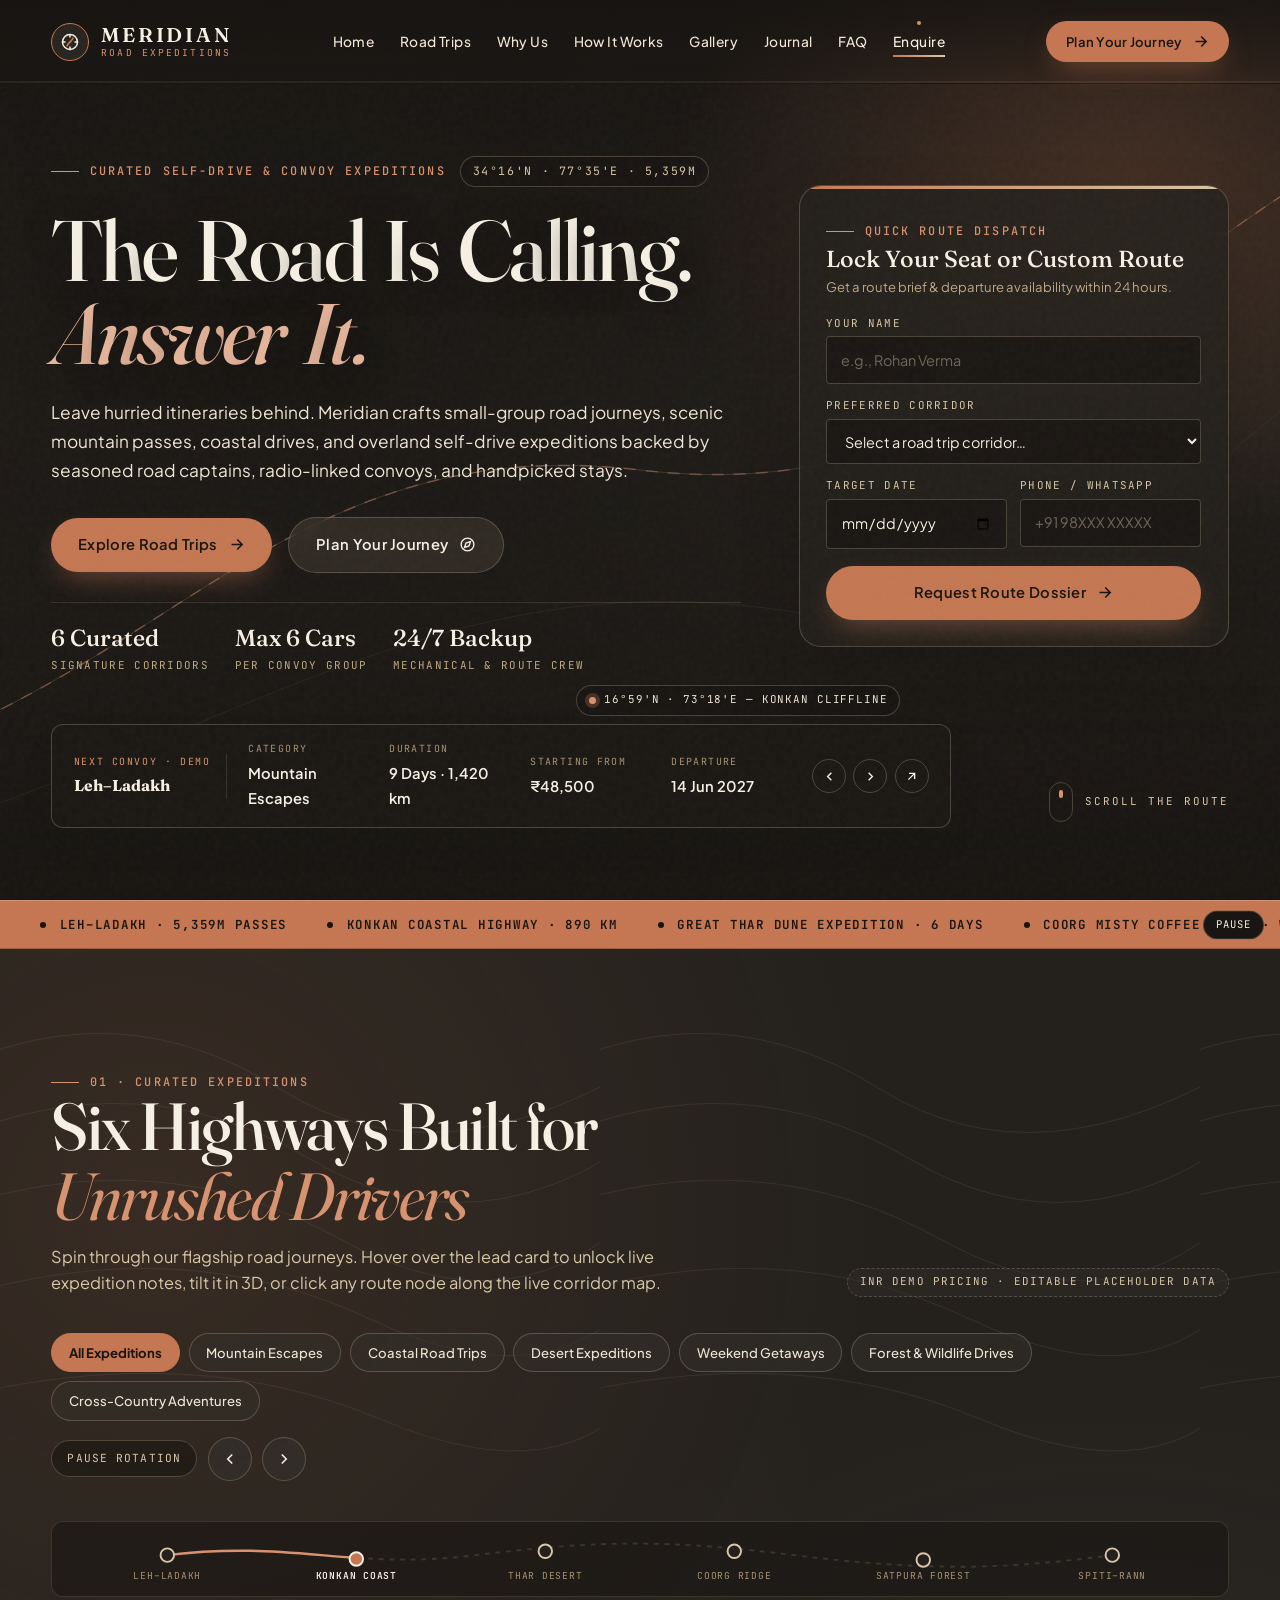
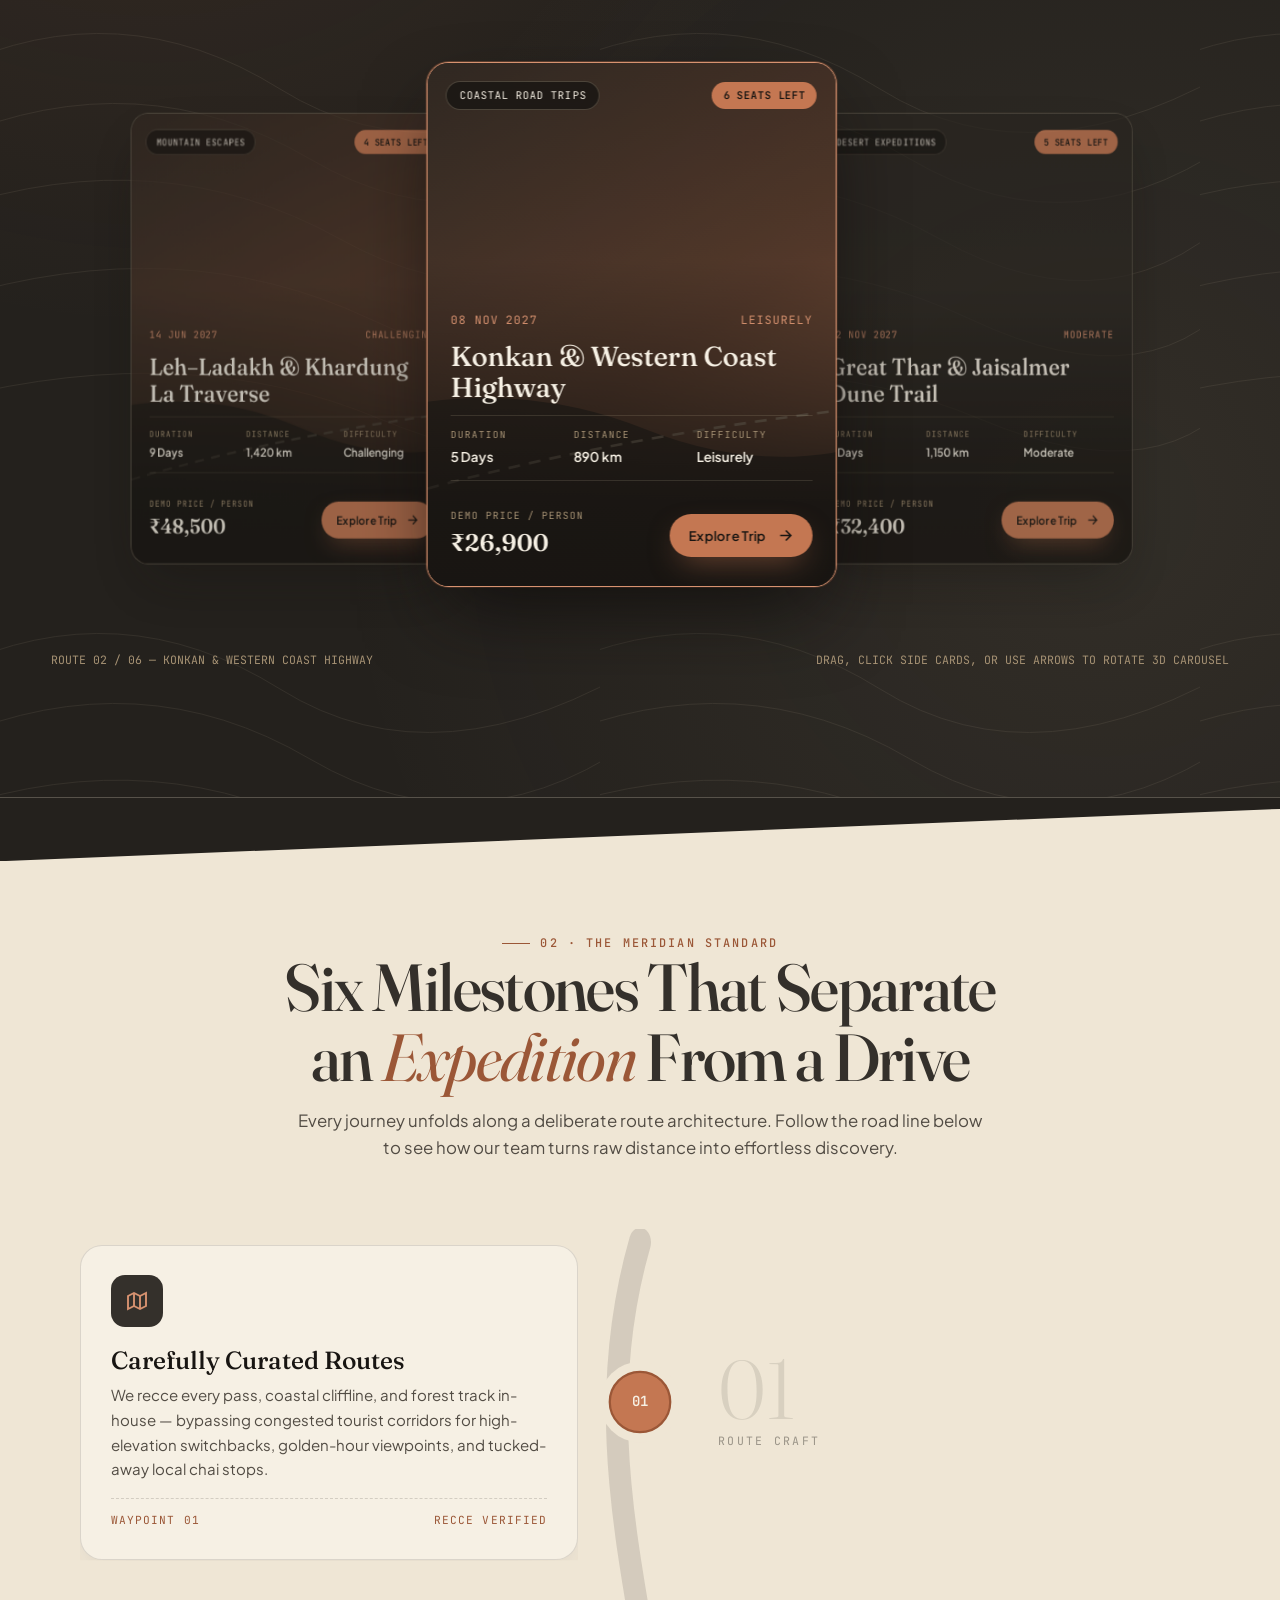
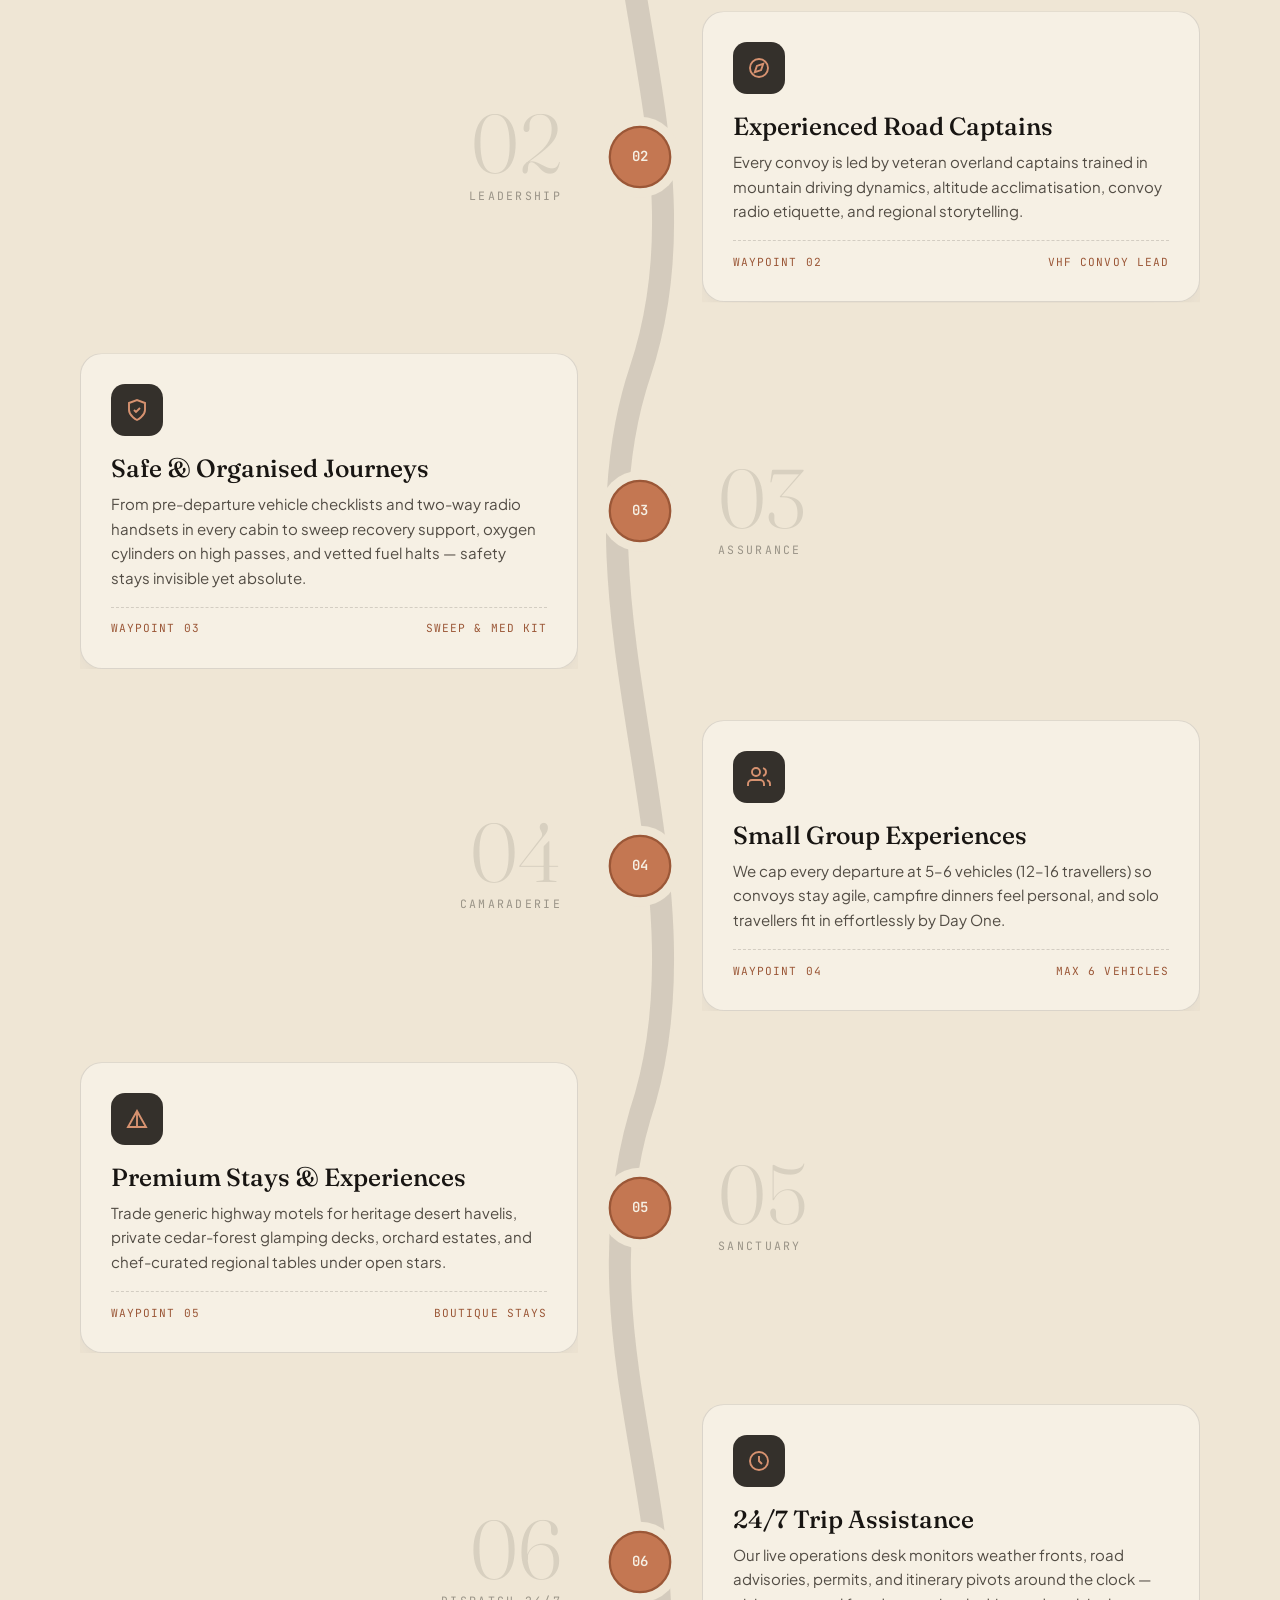
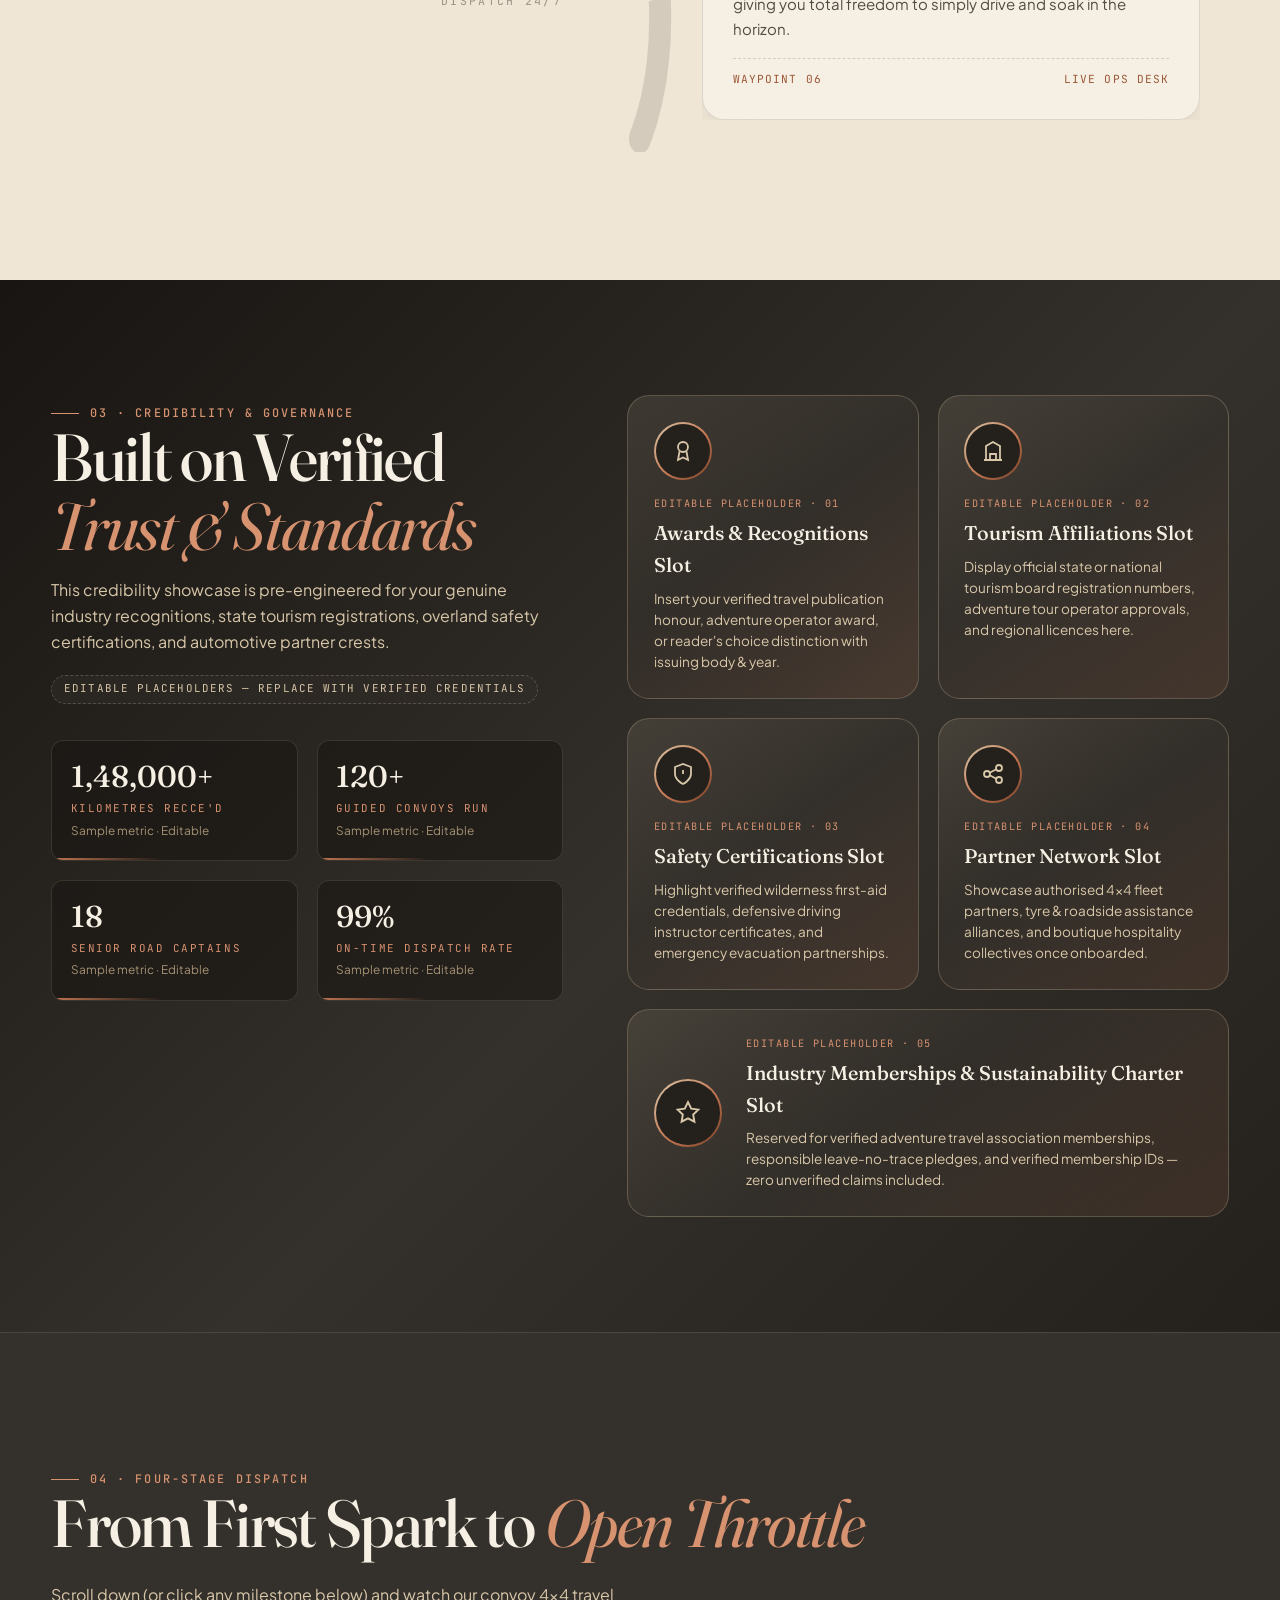
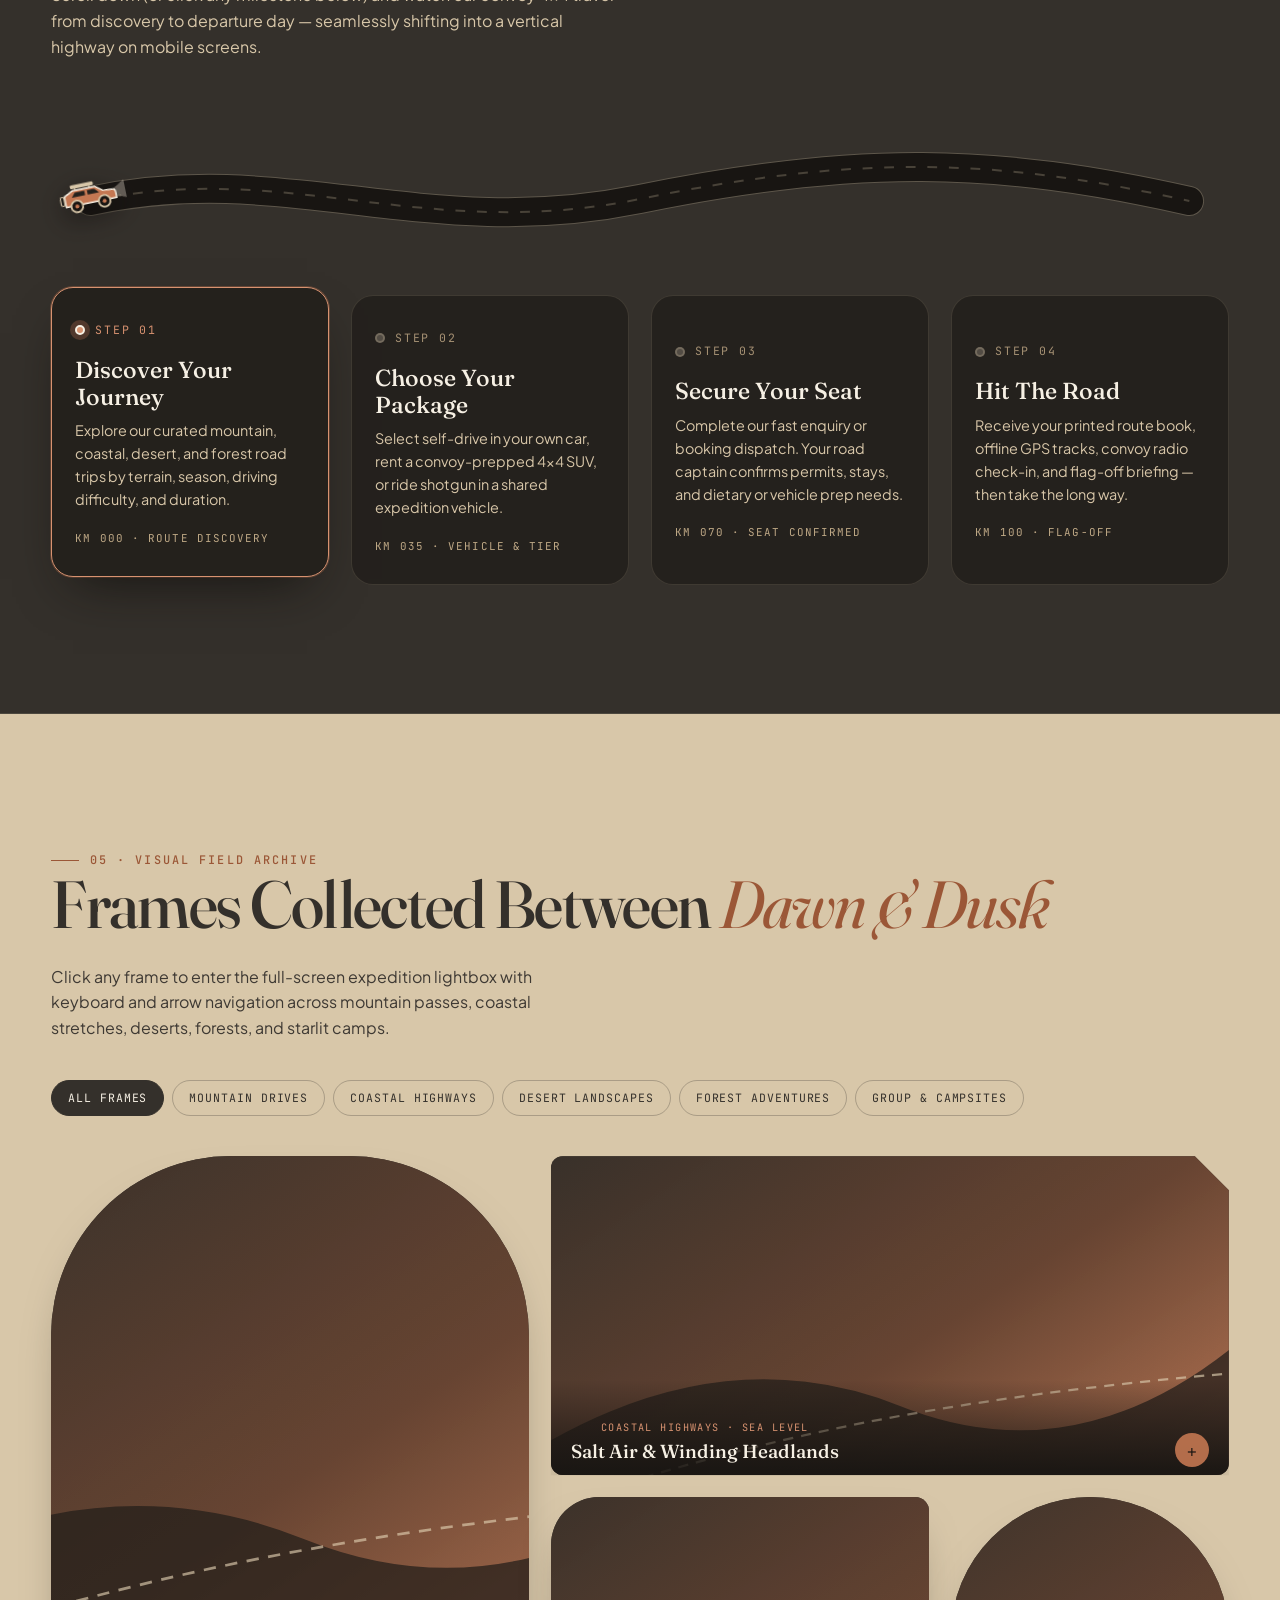
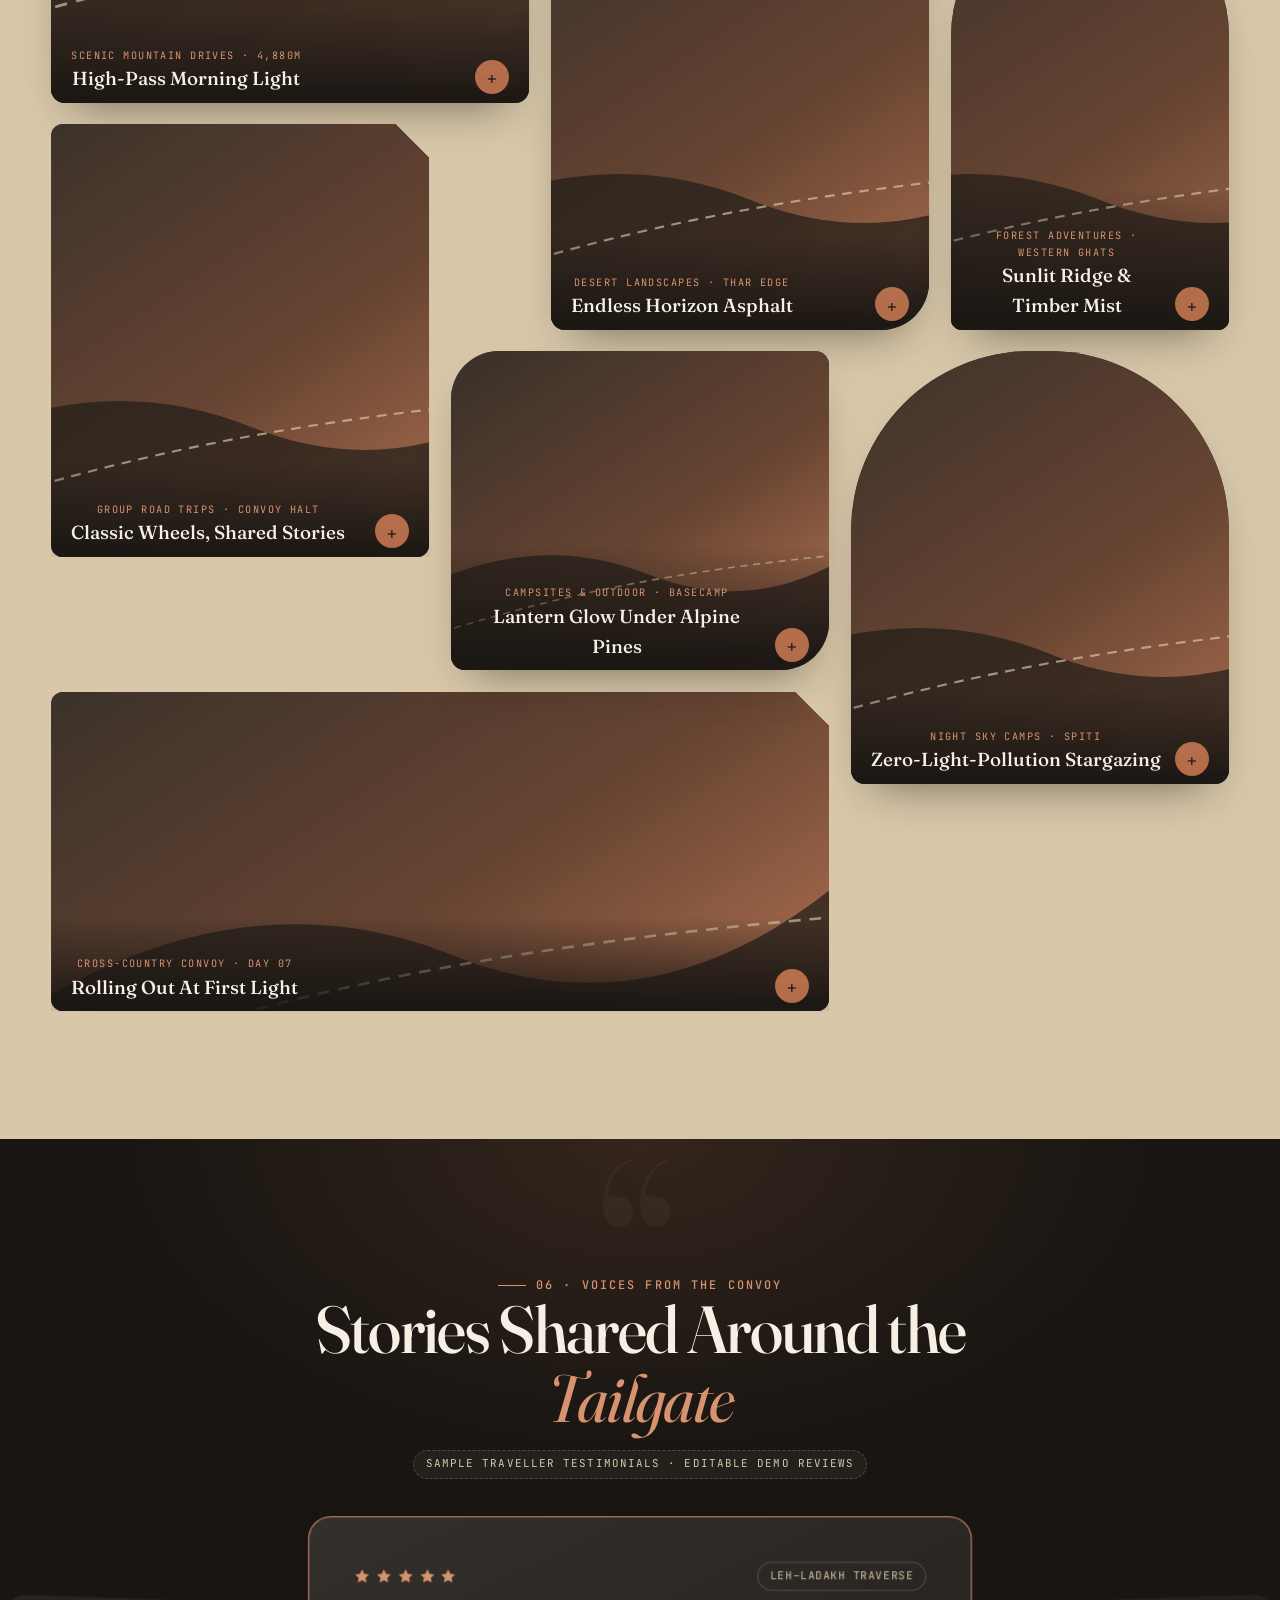
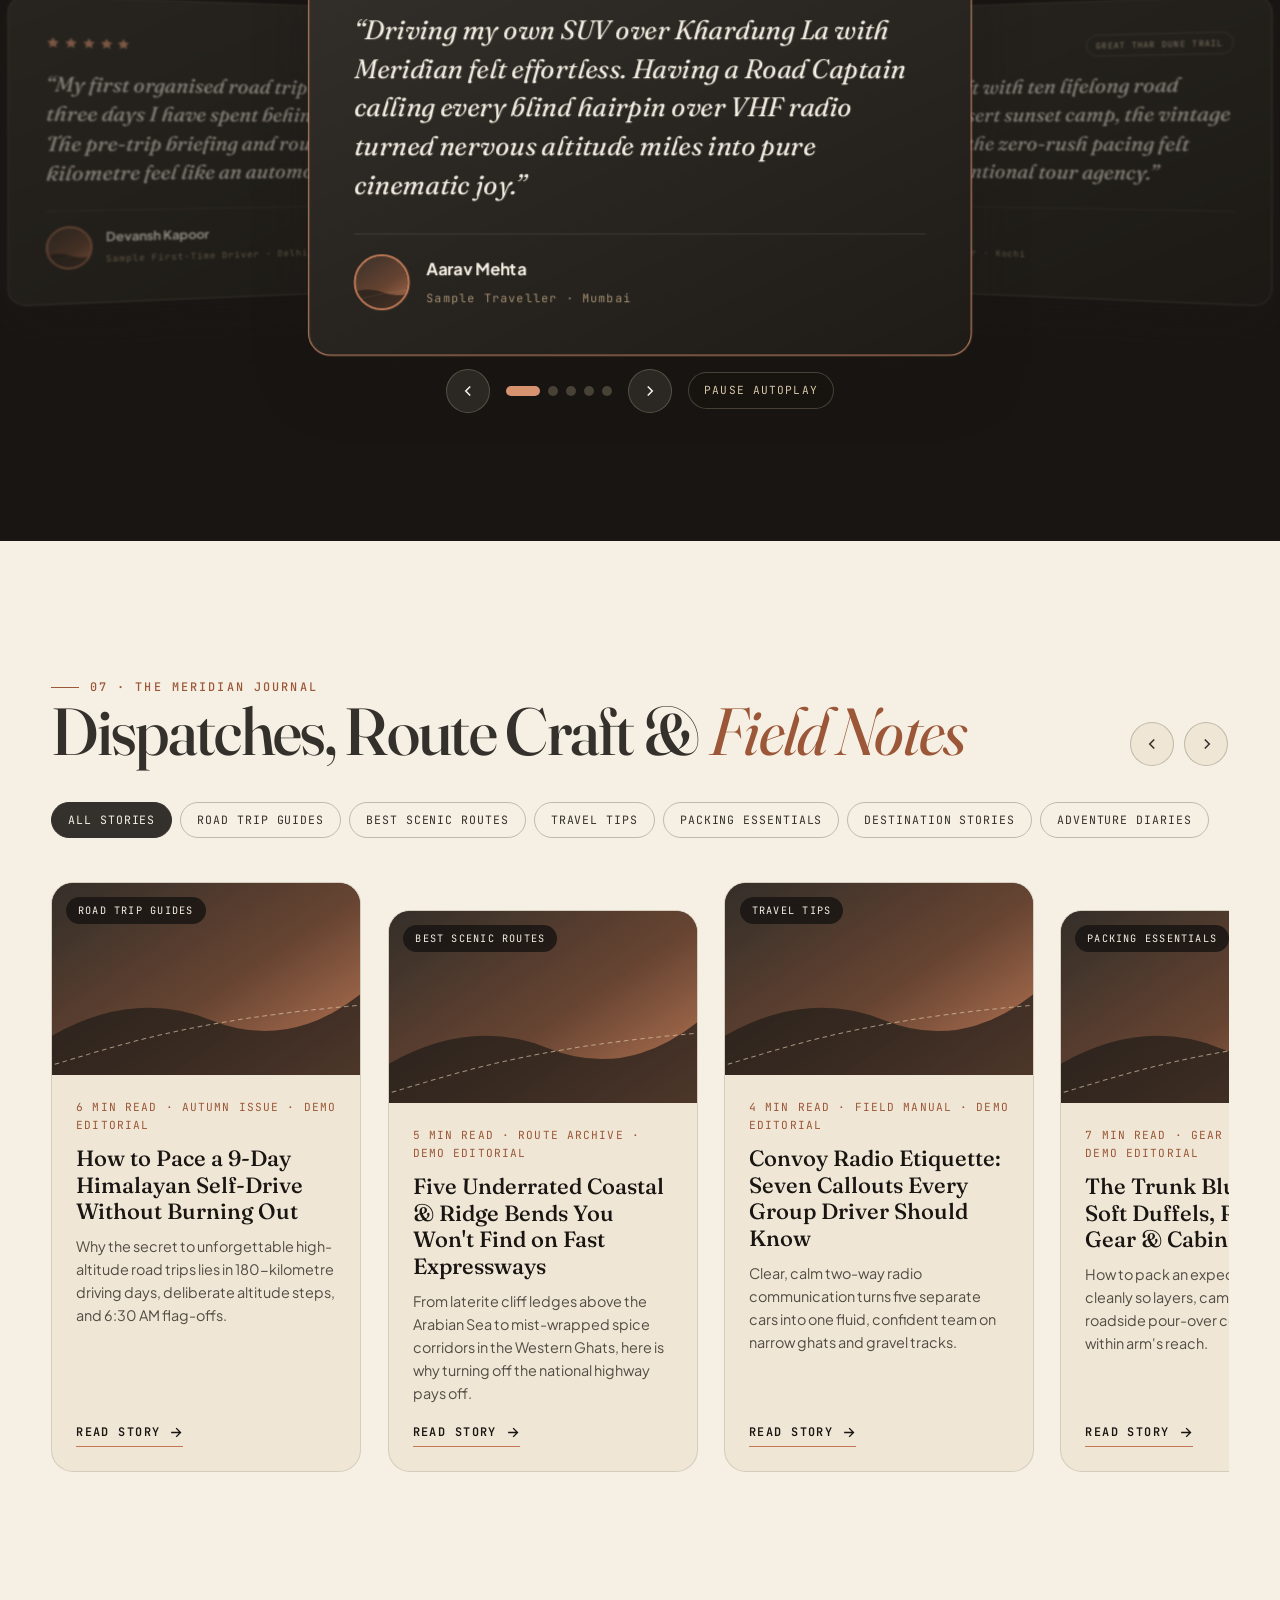
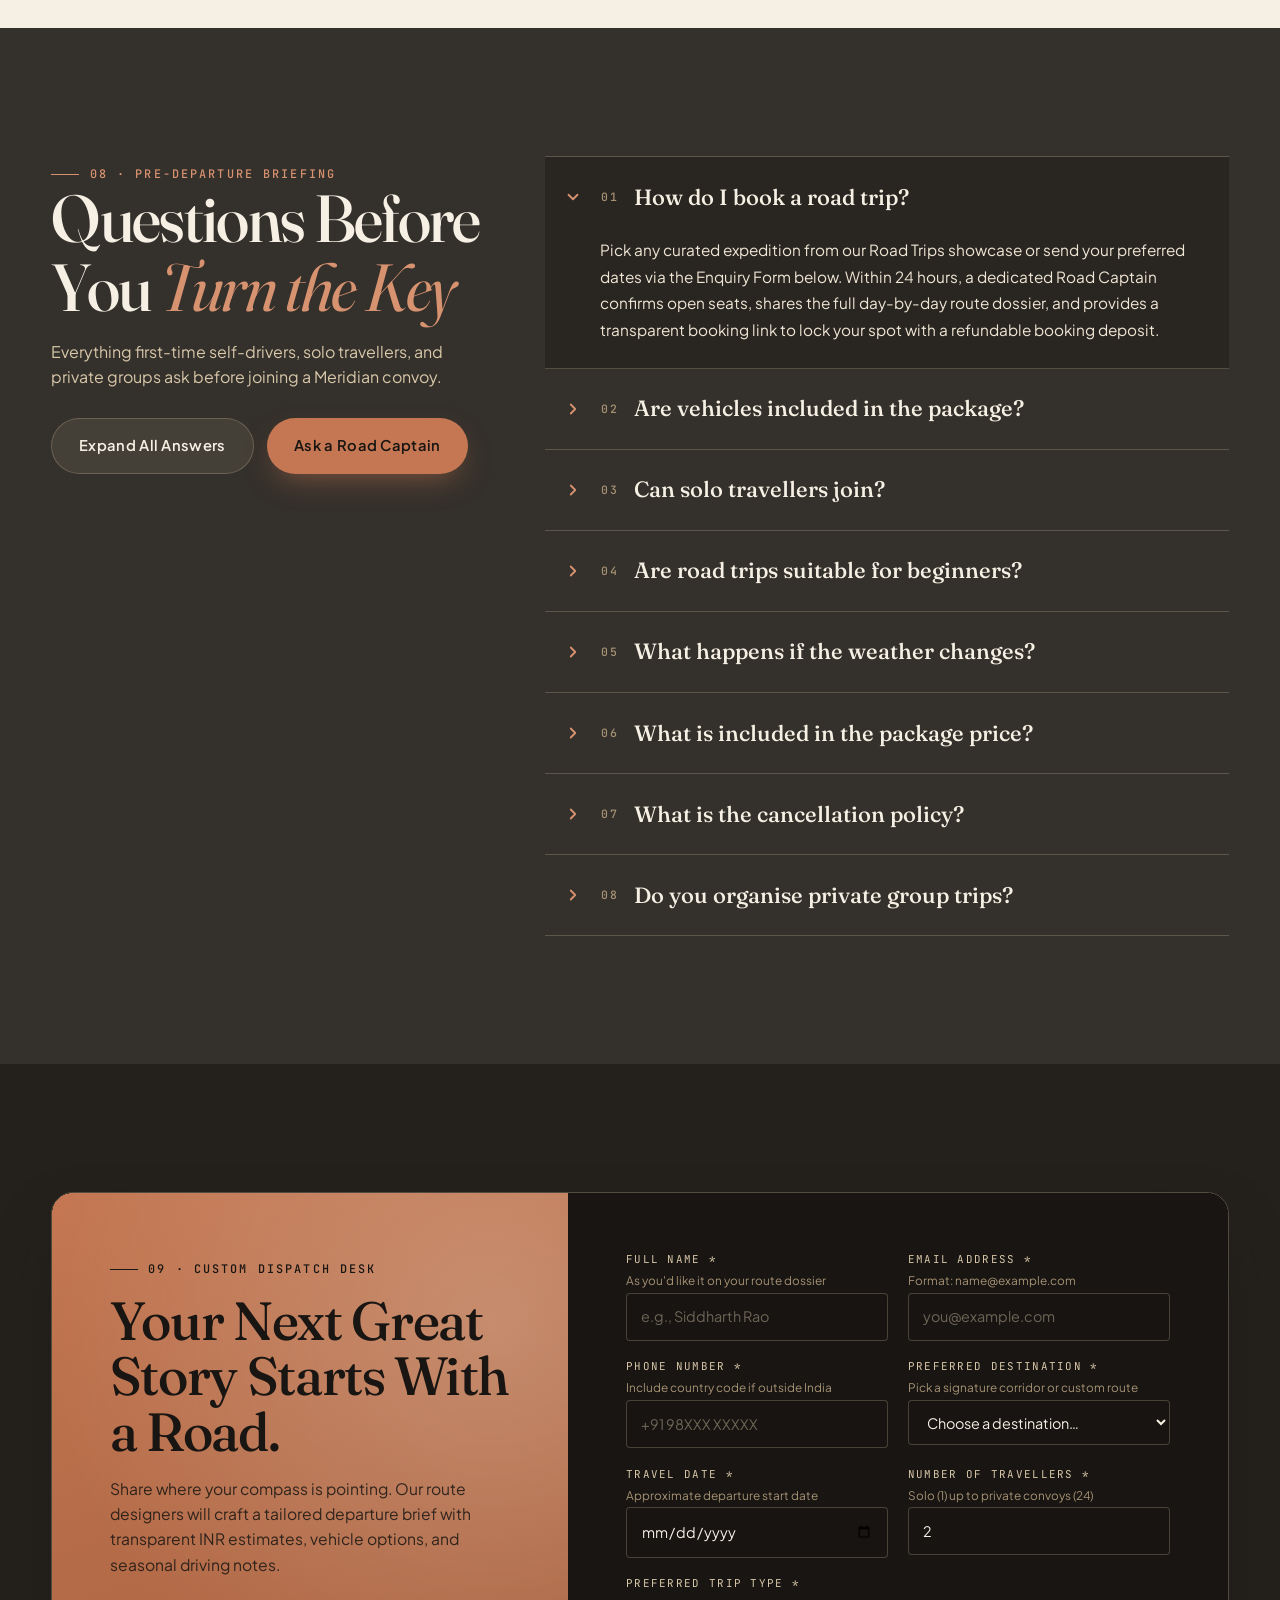
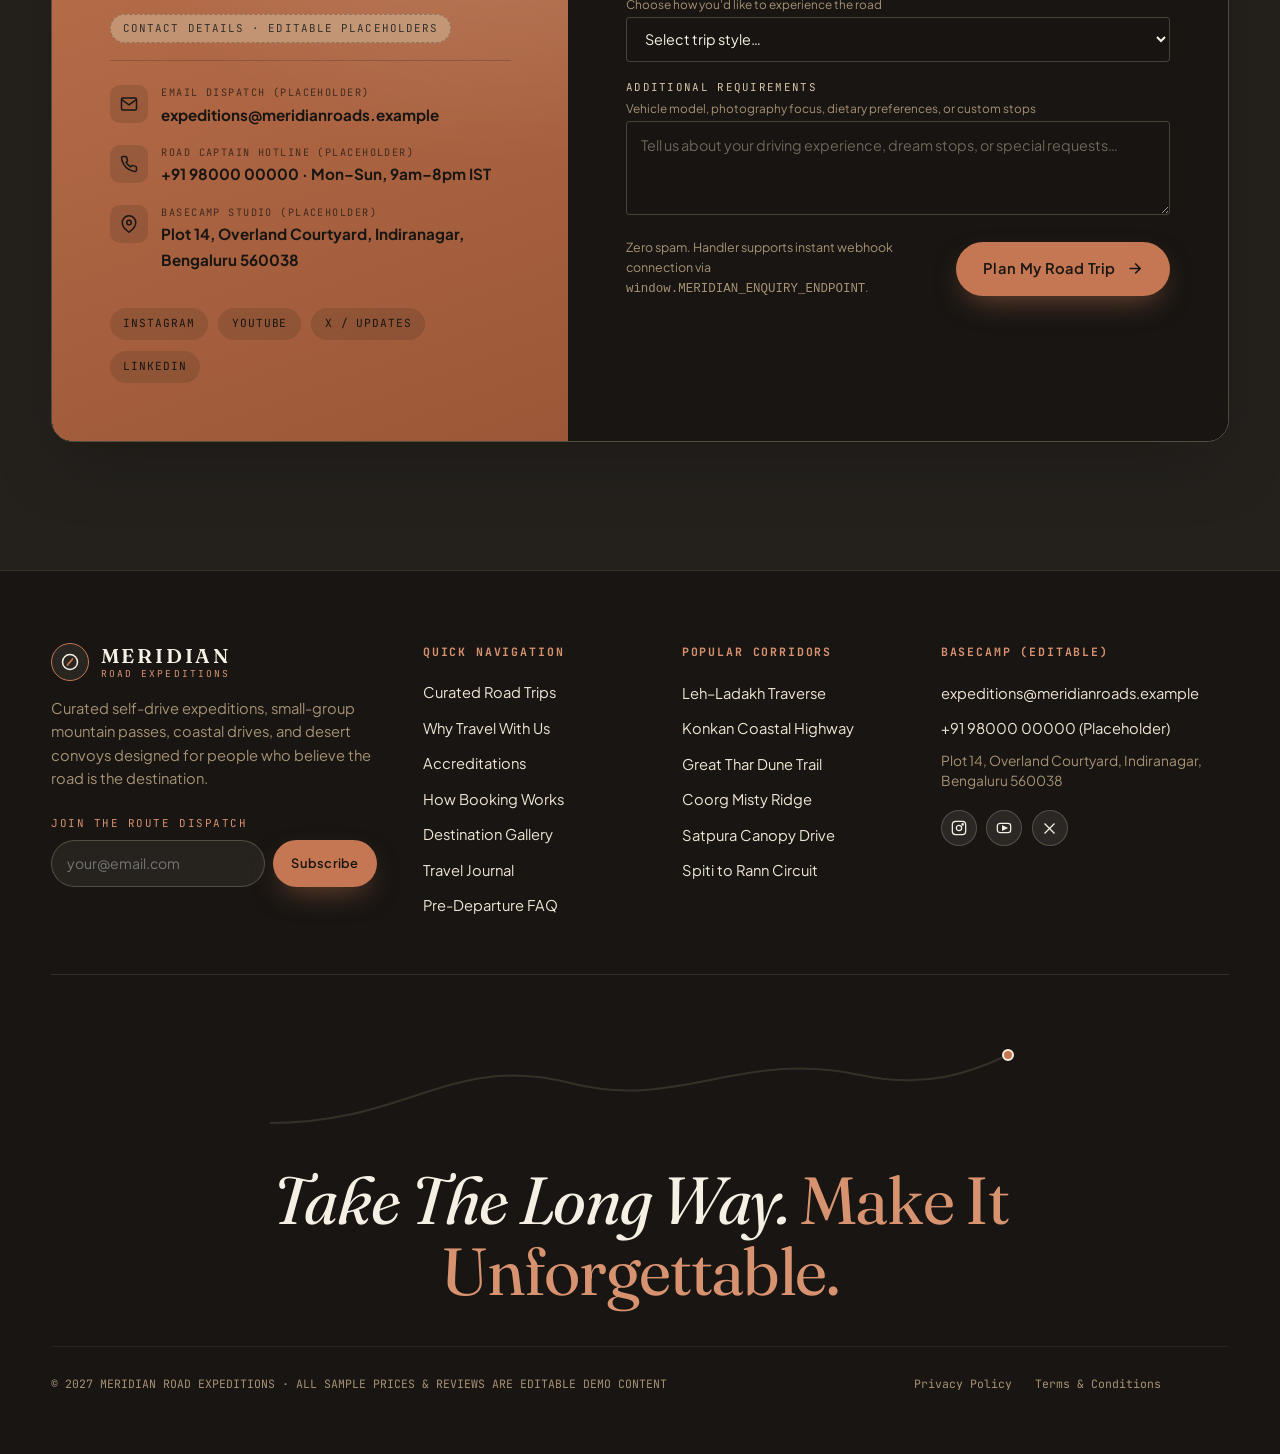
==== commit 69542aba: "Link single-page navbar and mobile drawer to multi-page routes" ====
--- a/index.html
+++ b/index.html
@@ -3677,18 +3677,19 @@
 
       <nav aria-label="Primary navigation">
         <ul class="nav-links" id="desktopNav">
-          <li><a href="#trips" class="nav-link" data-section="trips">Road Trips</a></li>
-          <li><a href="#why-us" class="nav-link" data-section="why-us">Why Us</a></li>
-          <li><a href="#how-it-works" class="nav-link" data-section="how-it-works">How It Works</a></li>
-          <li><a href="#gallery" class="nav-link" data-section="gallery">Gallery</a></li>
-          <li><a href="#stories" class="nav-link" data-section="stories">Journal</a></li>
-          <li><a href="#faq" class="nav-link" data-section="faq">FAQ</a></li>
-          <li><a href="#contact" class="nav-link" data-section="contact">Enquire</a></li>
+          <li><a href="home.html" class="nav-link">Home</a></li>
+          <li><a href="trips.html" class="nav-link" data-section="trips">Road Trips</a></li>
+          <li><a href="about.html" class="nav-link" data-section="why-us">Why Us</a></li>
+          <li><a href="how-it-works.html" class="nav-link" data-section="how-it-works">How It Works</a></li>
+          <li><a href="gallery.html" class="nav-link" data-section="gallery">Gallery</a></li>
+          <li><a href="journal.html" class="nav-link" data-section="stories">Journal</a></li>
+          <li><a href="how-it-works.html#faq" class="nav-link" data-section="faq">FAQ</a></li>
+          <li><a href="contact.html" class="nav-link" data-section="contact">Enquire</a></li>
         </ul>
       </nav>
 
       <div class="nav-actions">
-        <a href="#contact" class="btn btn--primary nav-cta magnetic">
+        <a href="contact.html" class="btn btn--primary nav-cta magnetic">
           <span>Plan Your Journey</span>
           <svg class="arrow-glide" viewBox="0 0 24 24" fill="none" stroke="currentColor" stroke-width="2.2" aria-hidden="true"><path d="M5 12h14M13 5l7 7-7 7"/></svg>
         </a>
@@ -3706,19 +3707,19 @@
   <div class="mobile-drawer" id="mobileDrawer" aria-hidden="true">
     <nav aria-label="Mobile navigation">
       <ul class="mobile-nav-list">
-        <li><a href="#trips">Road Trips <span>01</span></a></li>
-        <li><a href="#why-us">Why Travel With Us <span>02</span></a></li>
-        <li><a href="#credentials">Accreditations <span>03</span></a></li>
-        <li><a href="#how-it-works">How Booking Works <span>04</span></a></li>
-        <li><a href="#gallery">Visual Gallery <span>05</span></a></li>
-        <li><a href="#testimonials">Traveller Voices <span>06</span></a></li>
-        <li><a href="#stories">Travel Journal <span>07</span></a></li>
-        <li><a href="#faq">FAQ <span>08</span></a></li>
-        <li><a href="#contact">Contact &amp; Enquiry <span>09</span></a></li>
+        <li><a href="home.html">Multi-Page Home <span>01</span></a></li>
+        <li><a href="trips.html">Road Trips <span>02</span></a></li>
+        <li><a href="about.html">Why Travel With Us <span>03</span></a></li>
+        <li><a href="about.html#credentials">Accreditations <span>04</span></a></li>
+        <li><a href="how-it-works.html">How Booking Works <span>05</span></a></li>
+        <li><a href="gallery.html">Visual Gallery <span>06</span></a></li>
+        <li><a href="journal.html">Travel Journal <span>07</span></a></li>
+        <li><a href="how-it-works.html#faq">FAQ <span>08</span></a></li>
+        <li><a href="contact.html">Contact &amp; Enquiry <span>09</span></a></li>
       </ul>
     </nav>
     <div class="mobile-drawer-footer">
-      <a href="#contact" class="btn btn--primary" style="width:100%;">Plan My Road Trip</a>
+      <a href="contact.html" class="btn btn--primary" style="width:100%;">Plan My Road Trip</a>
       <p style="font-family:var(--font-mono);font-size:0.72rem;color:var(--sand-muted);text-align:center;">
         32°14'N · 77°11'E · DISPATCH DESK OPEN DAILY
       </p>
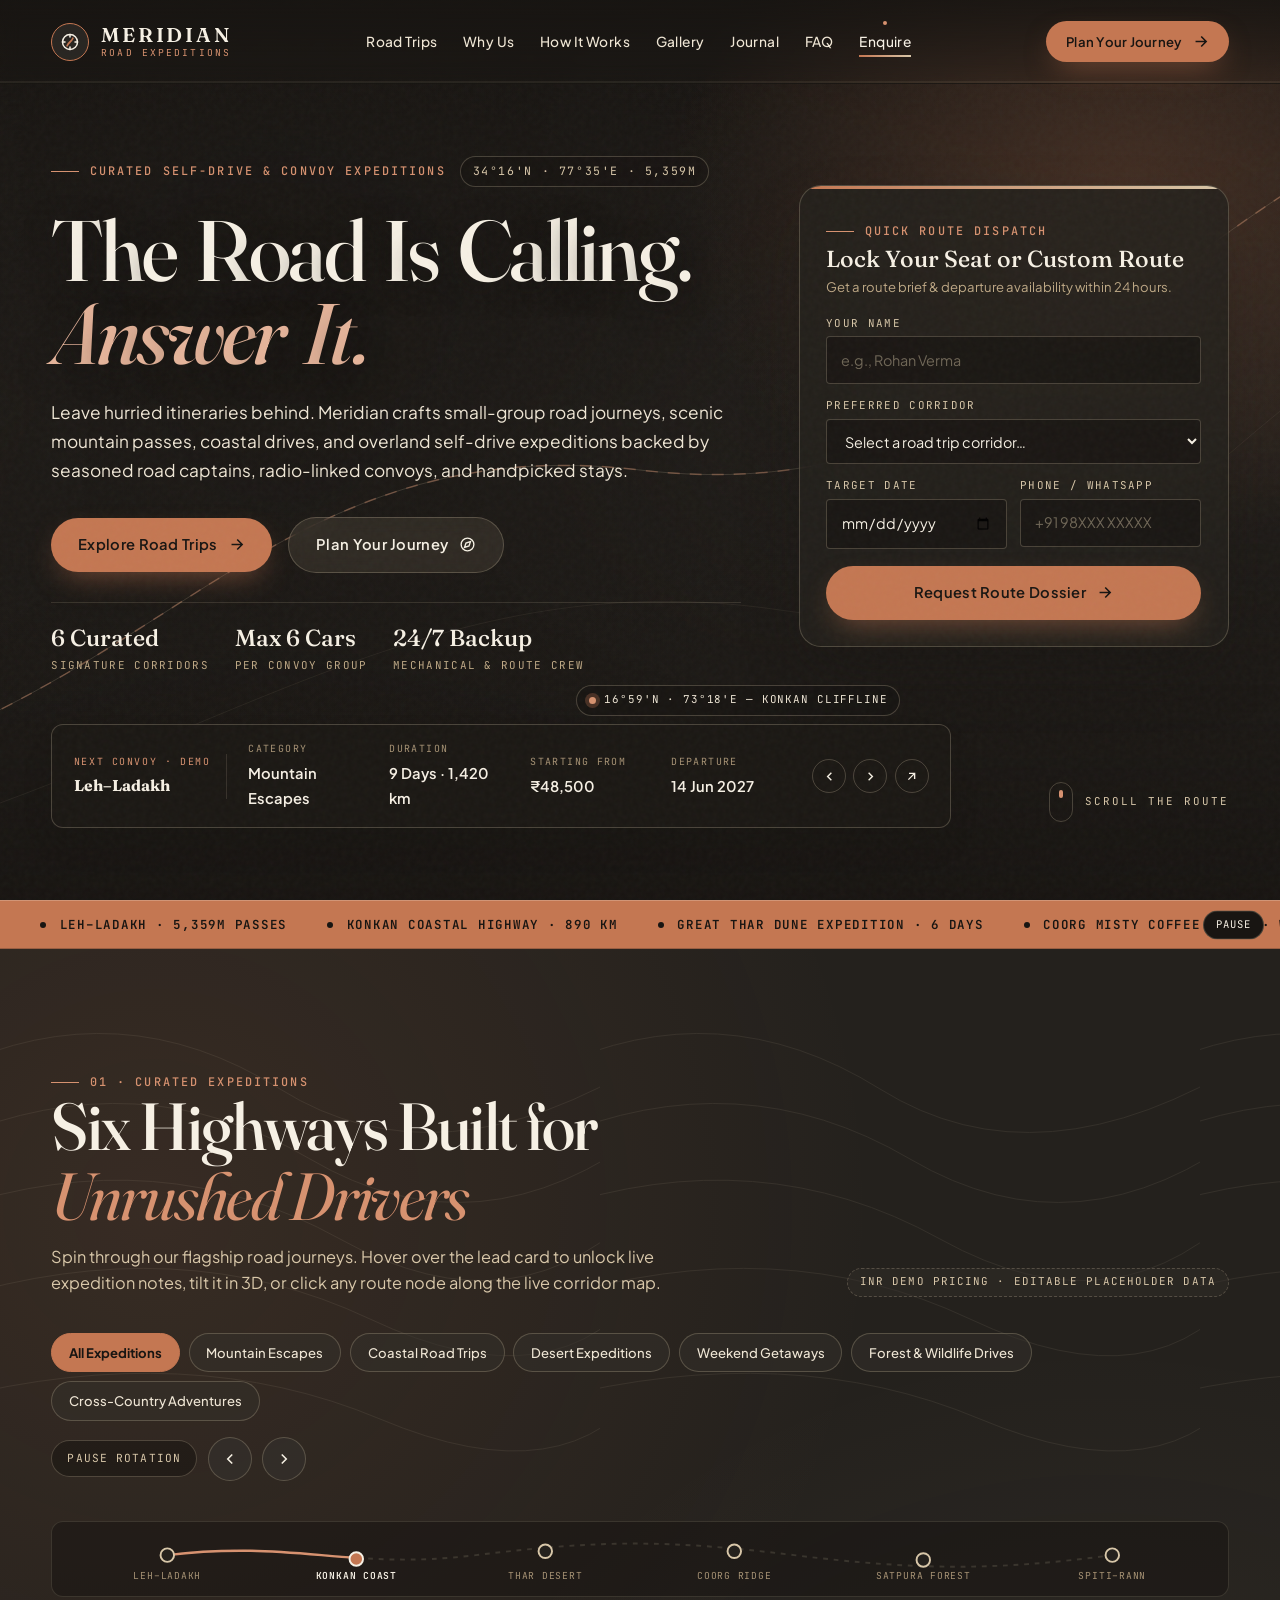
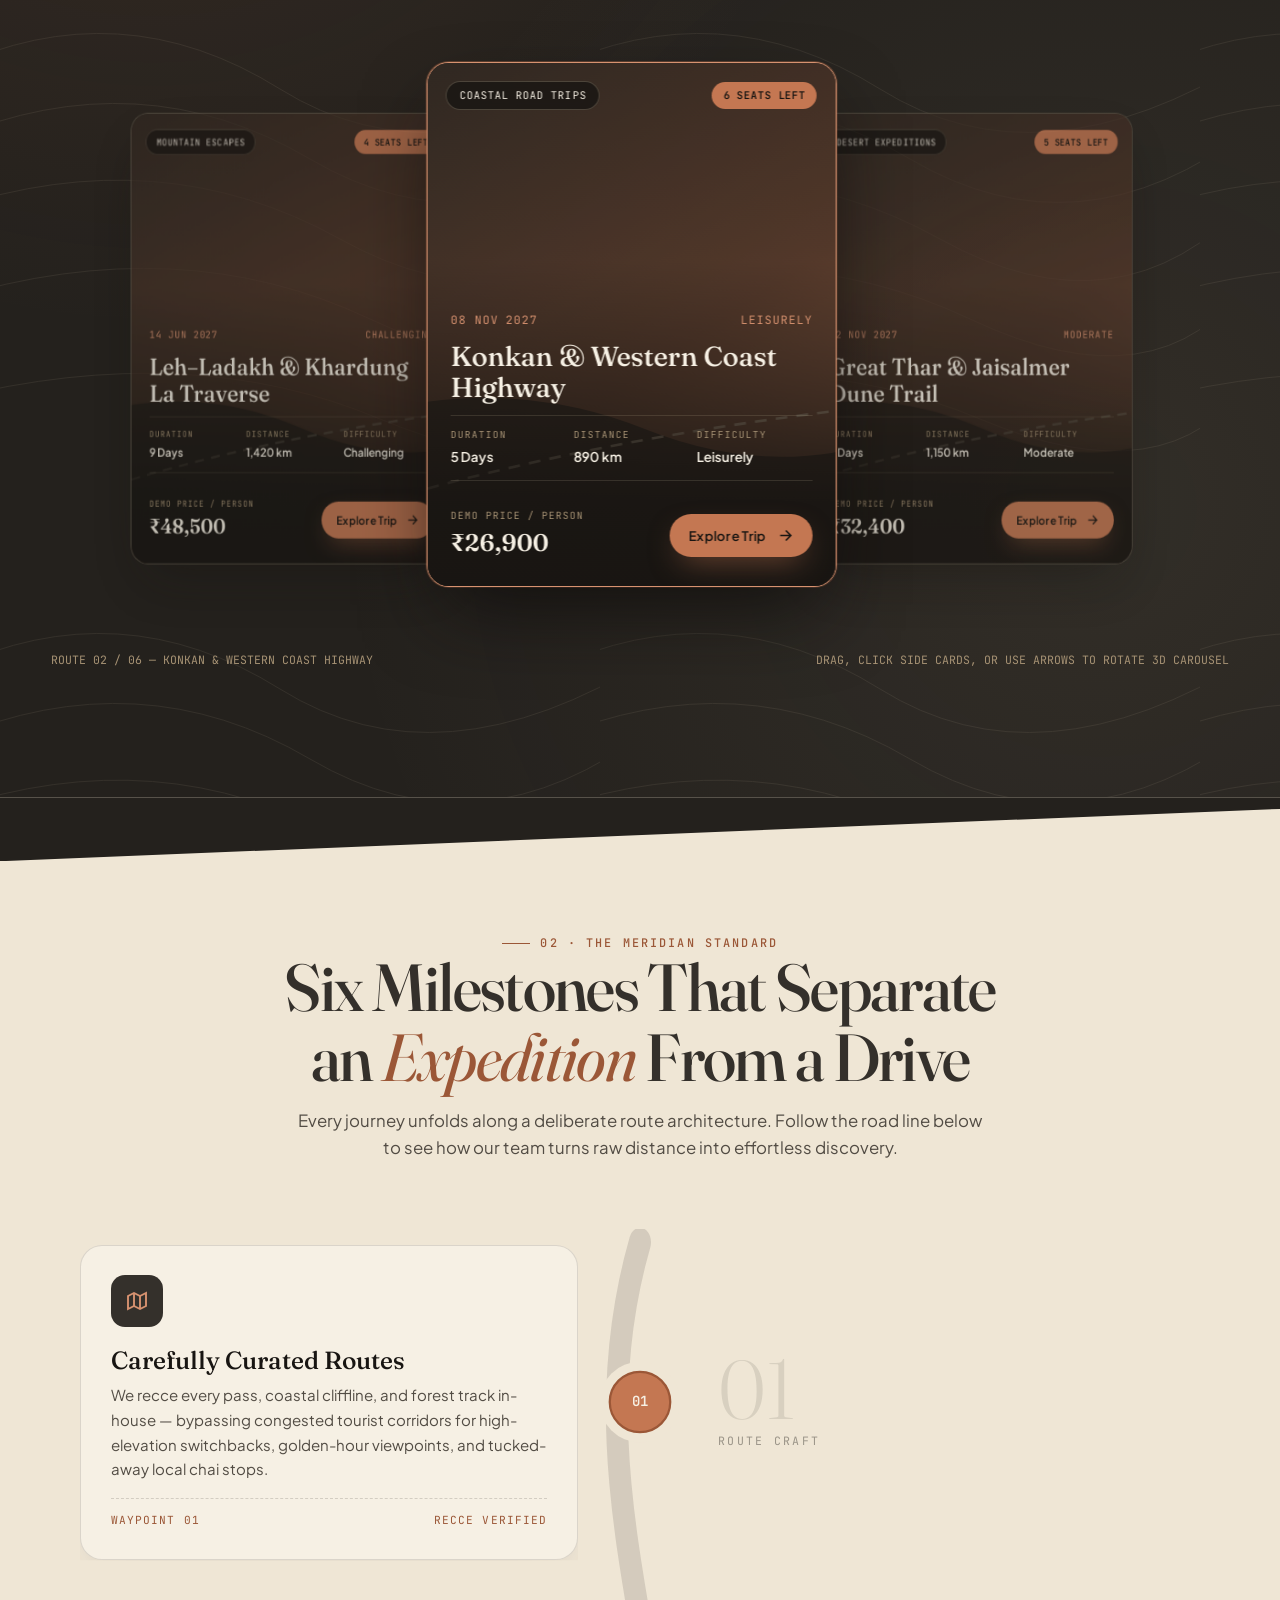
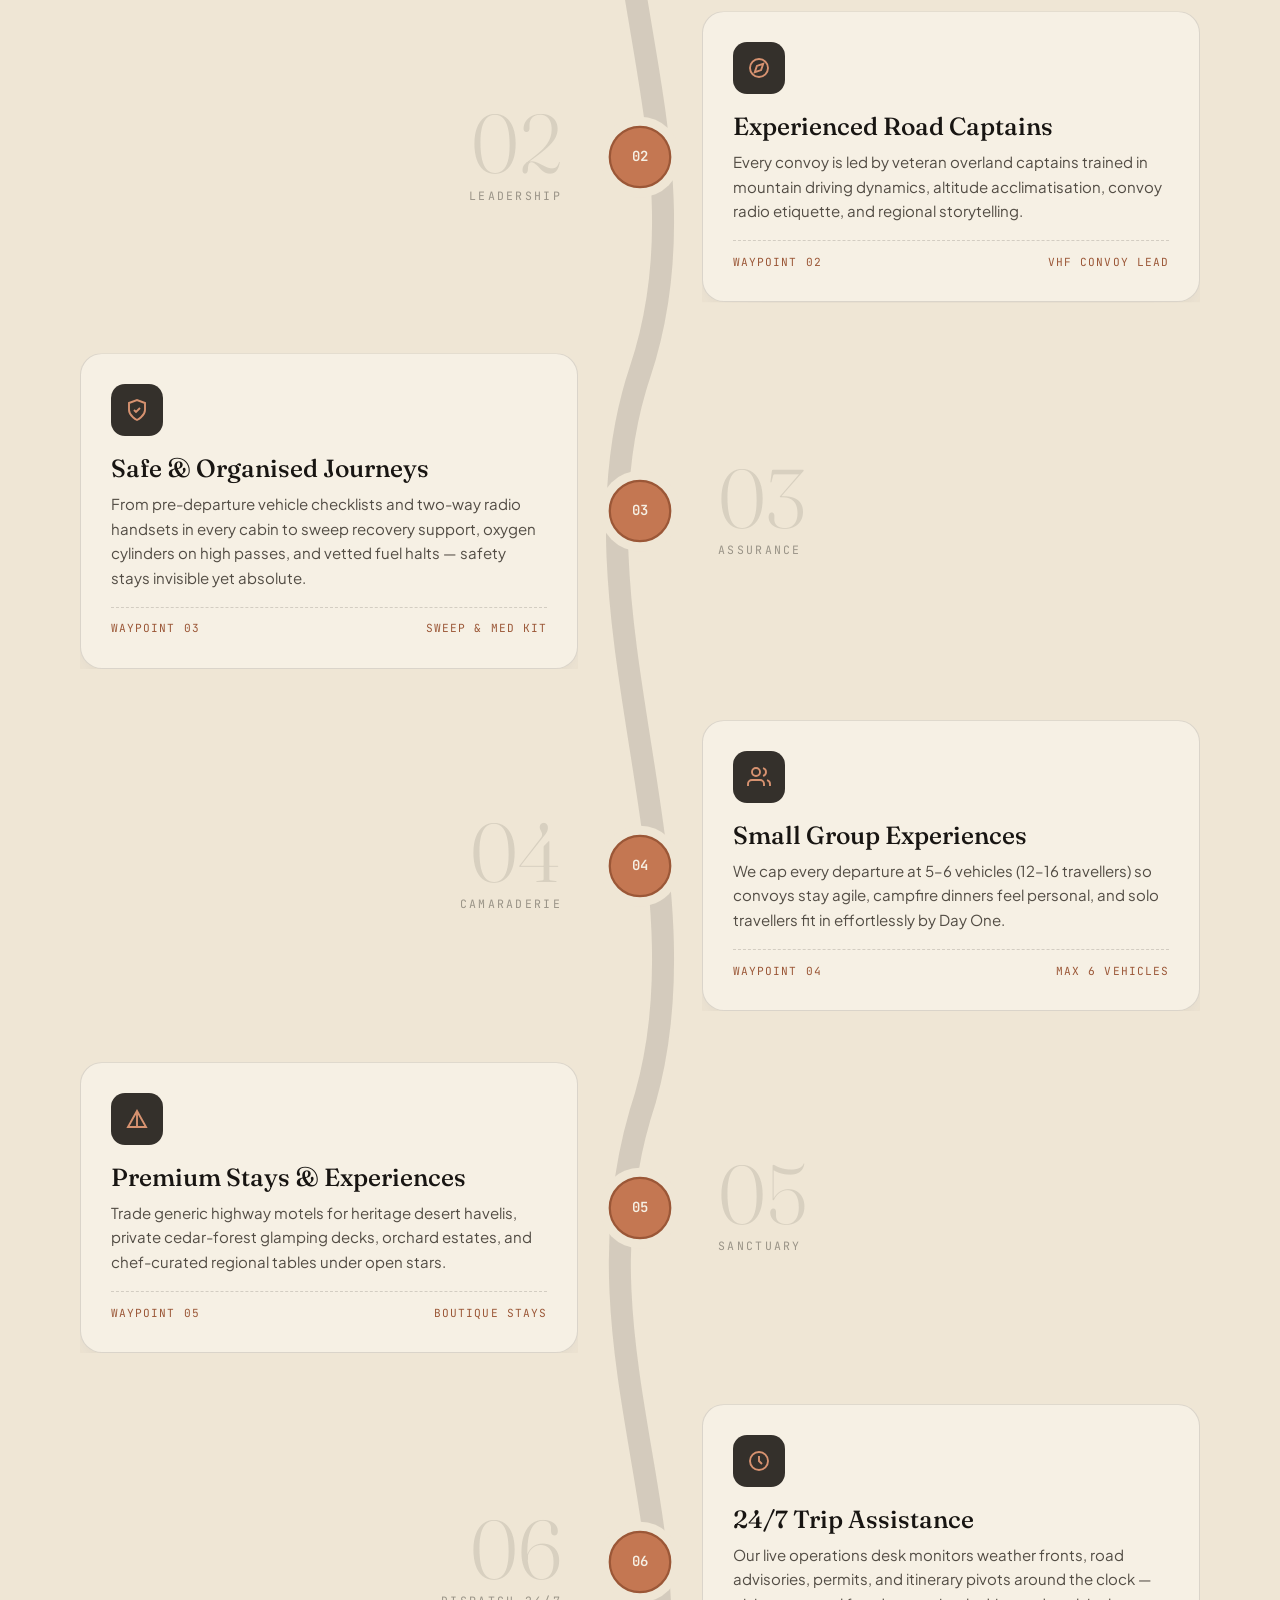
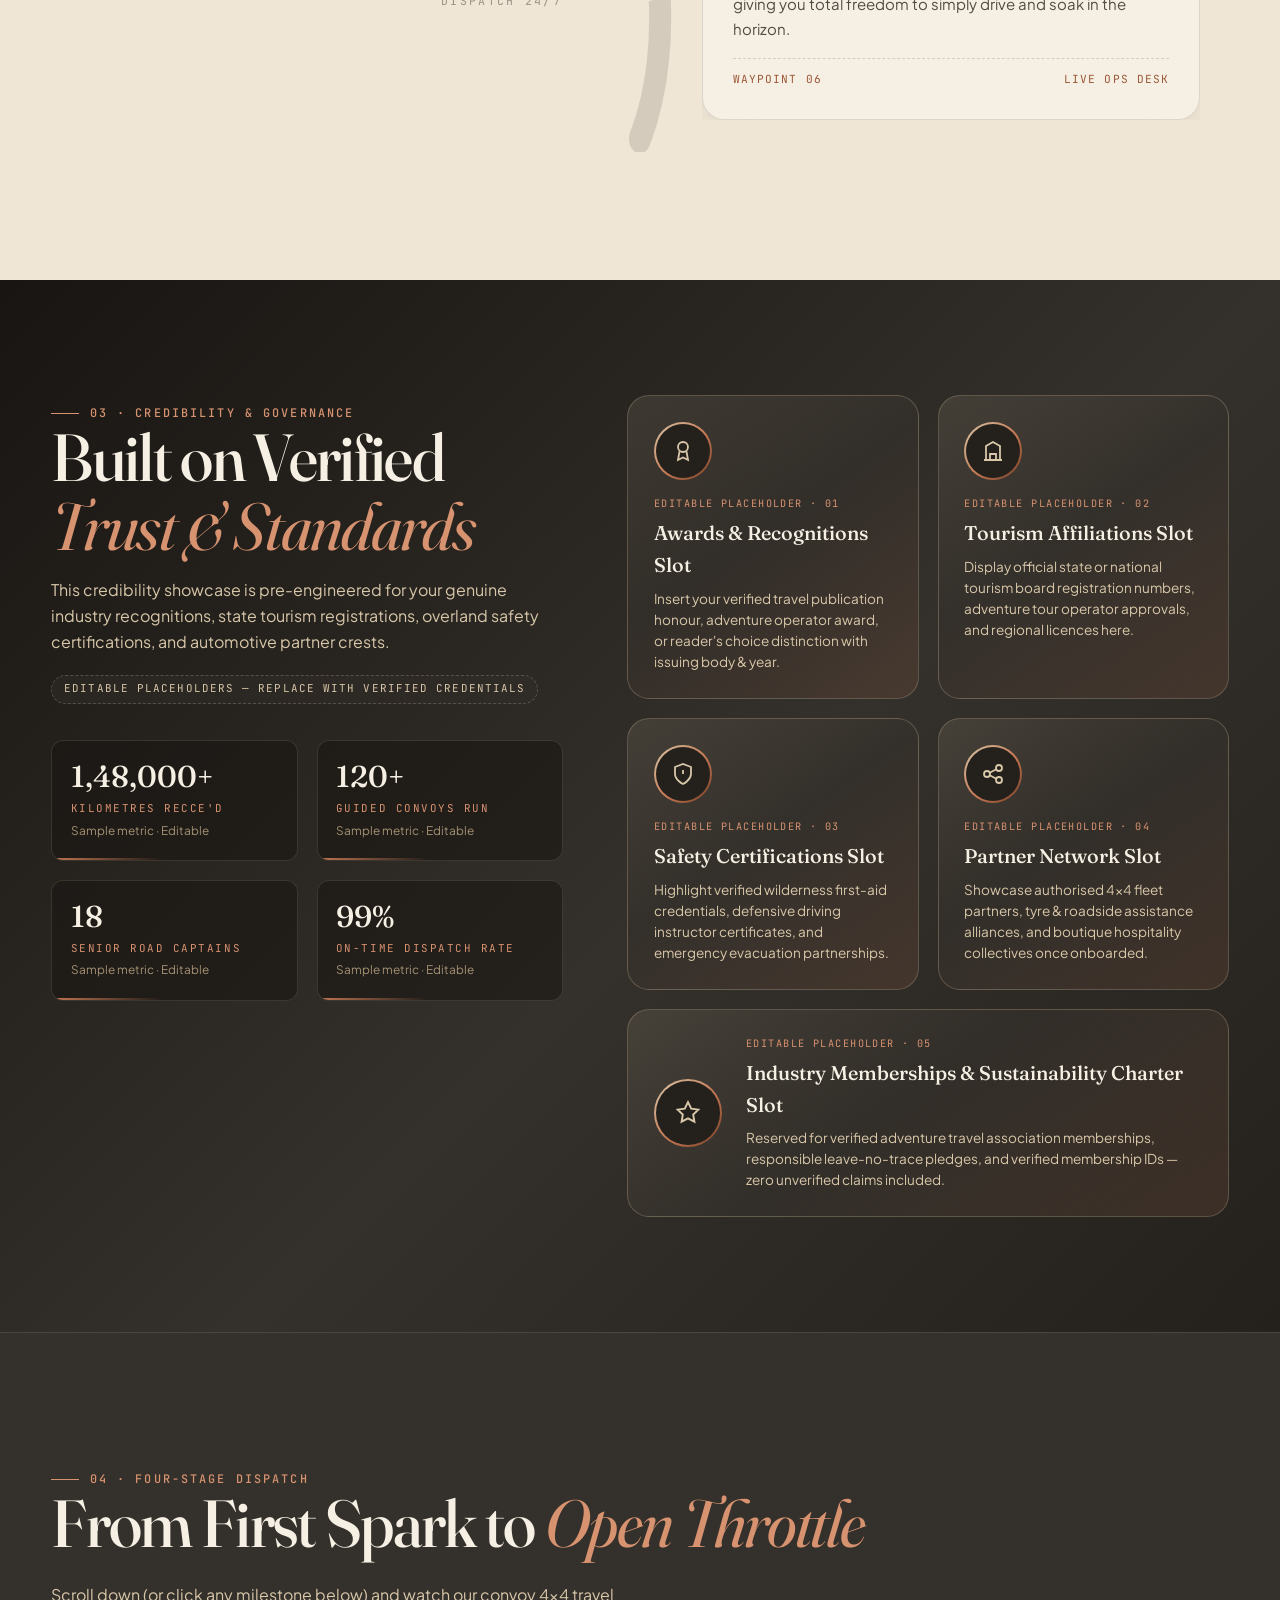
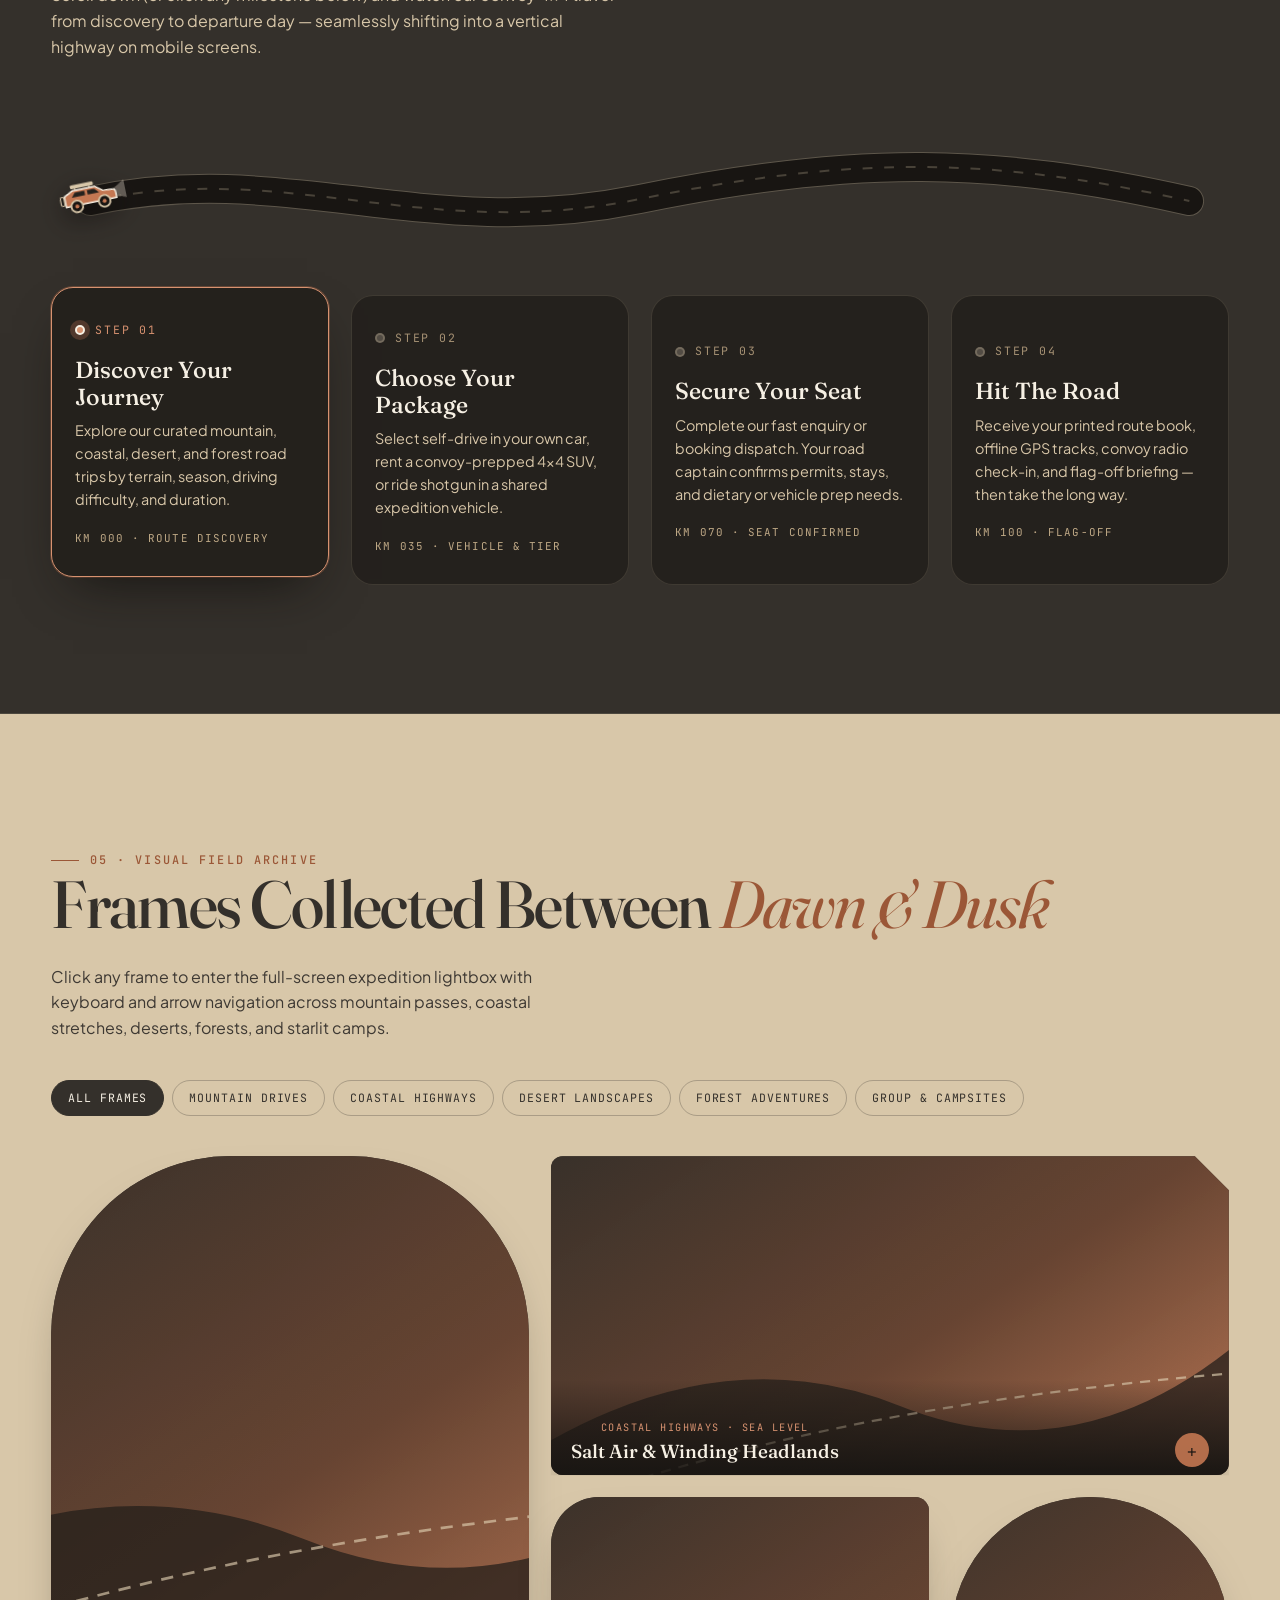
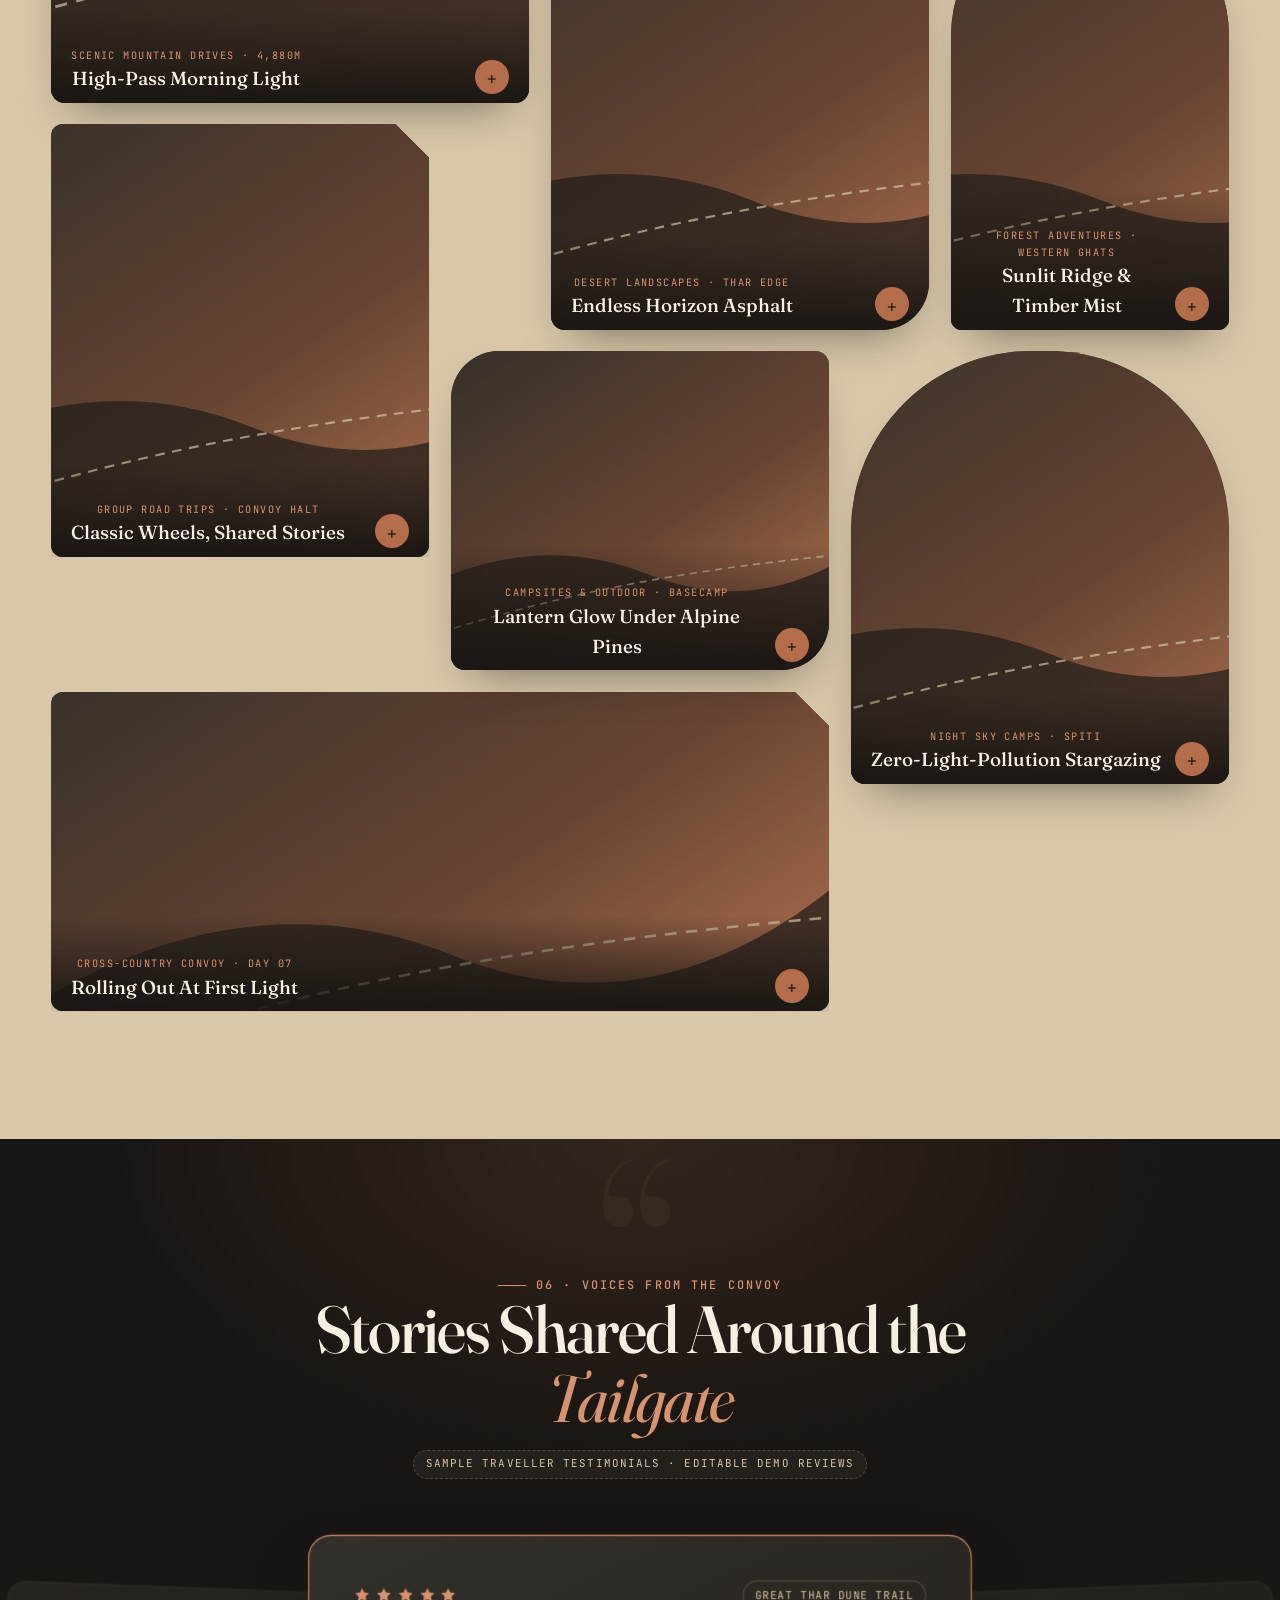
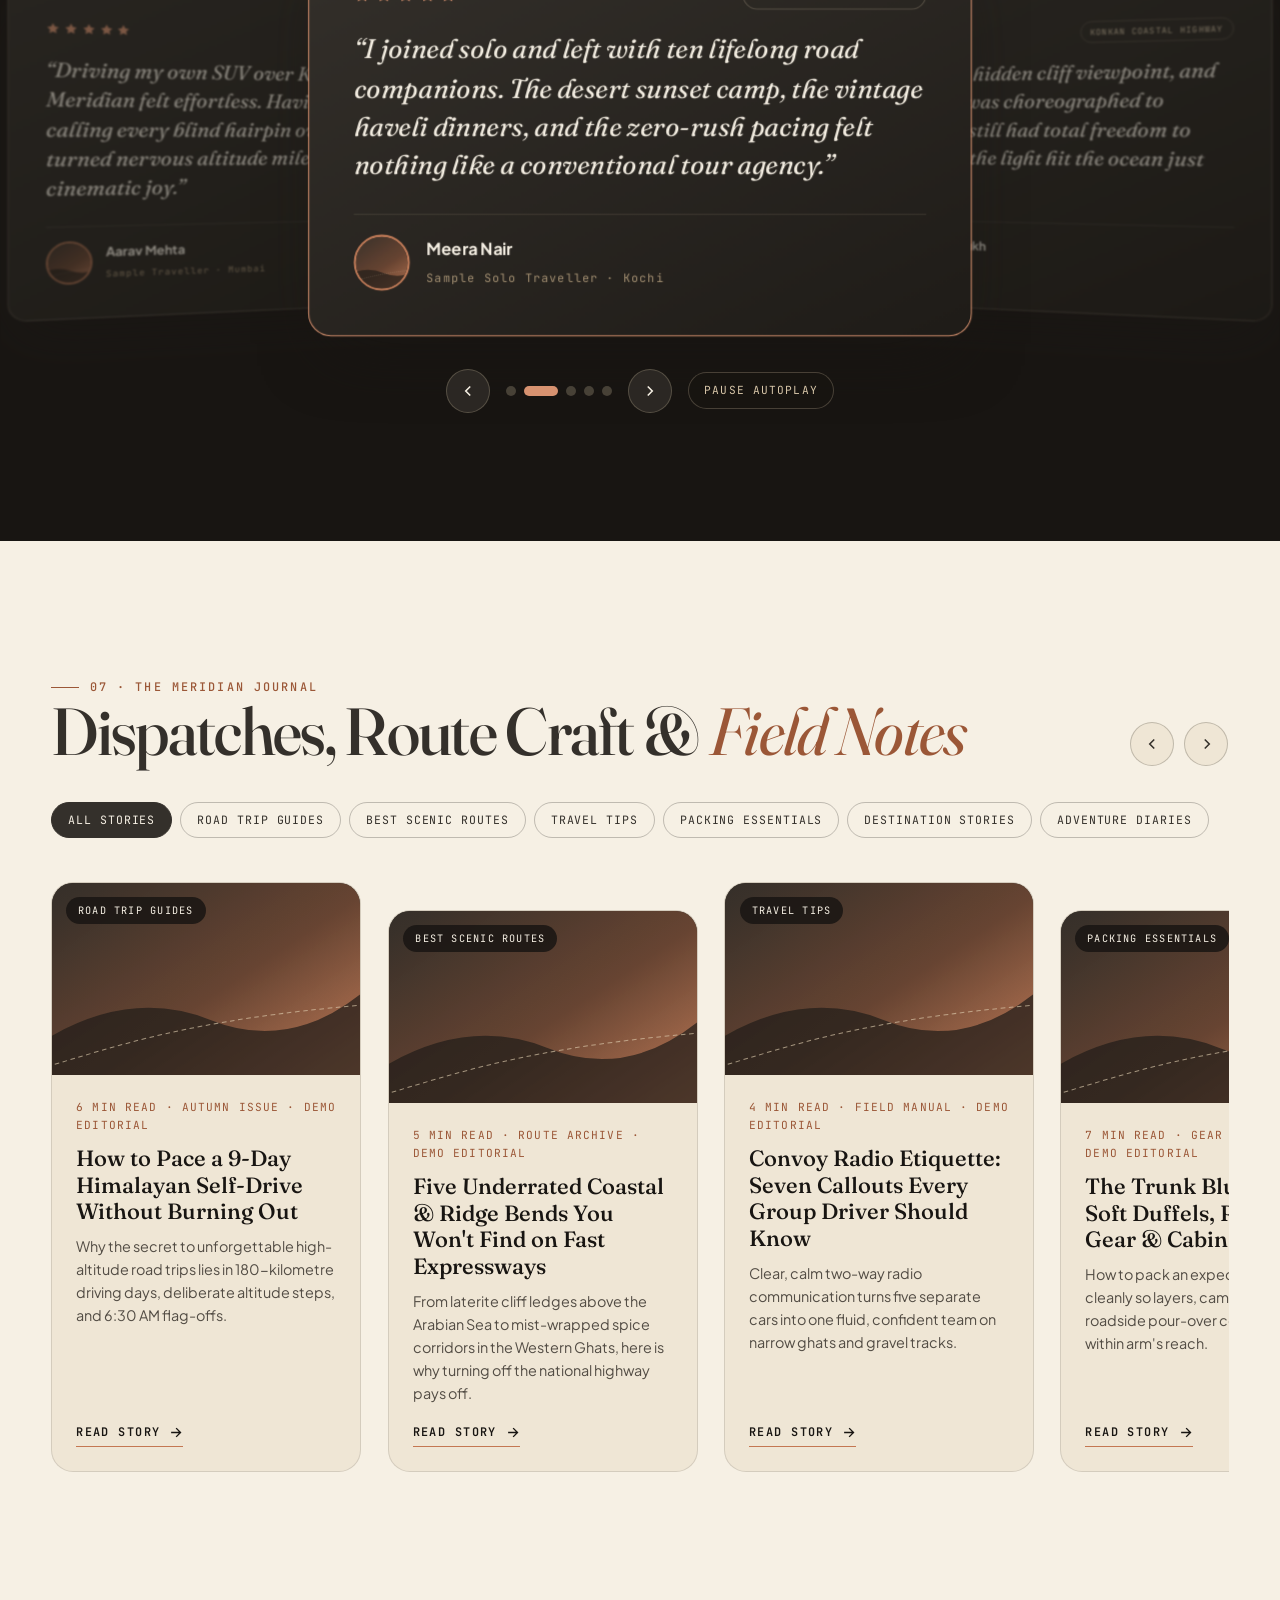
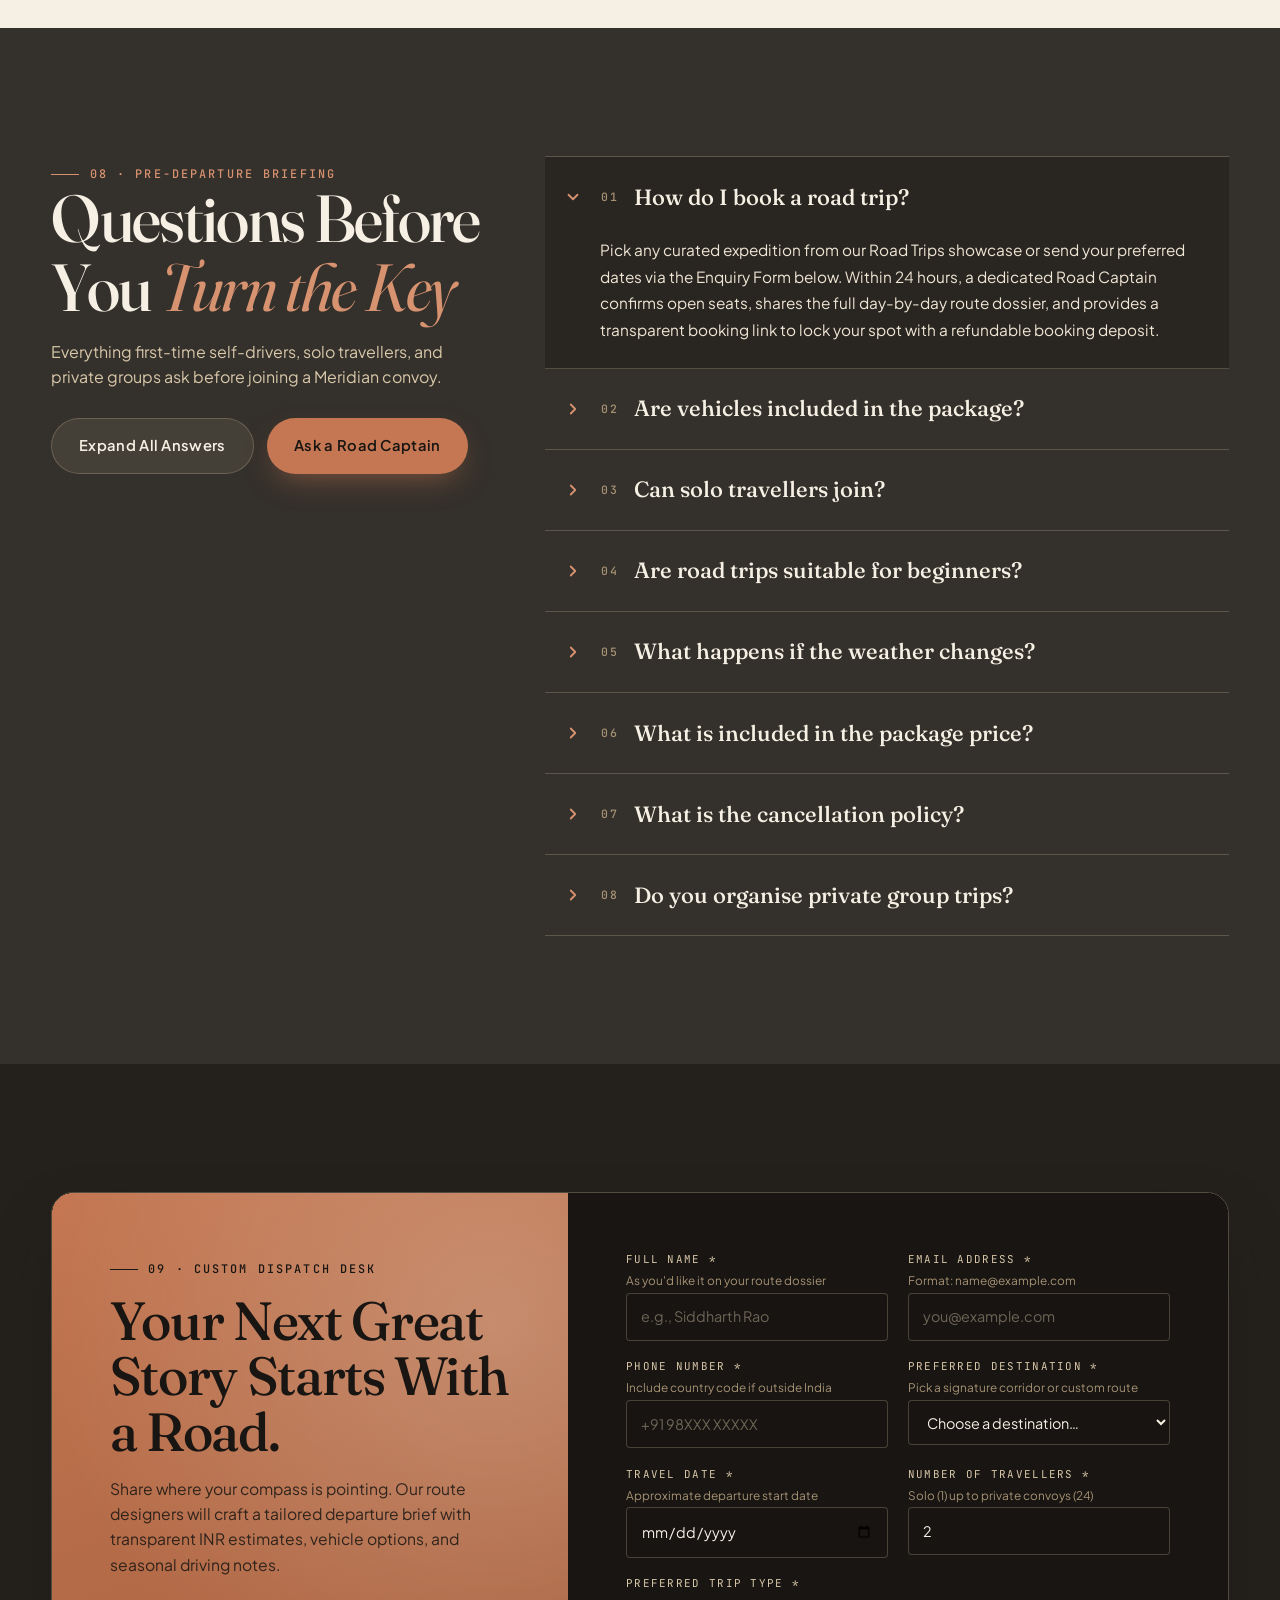
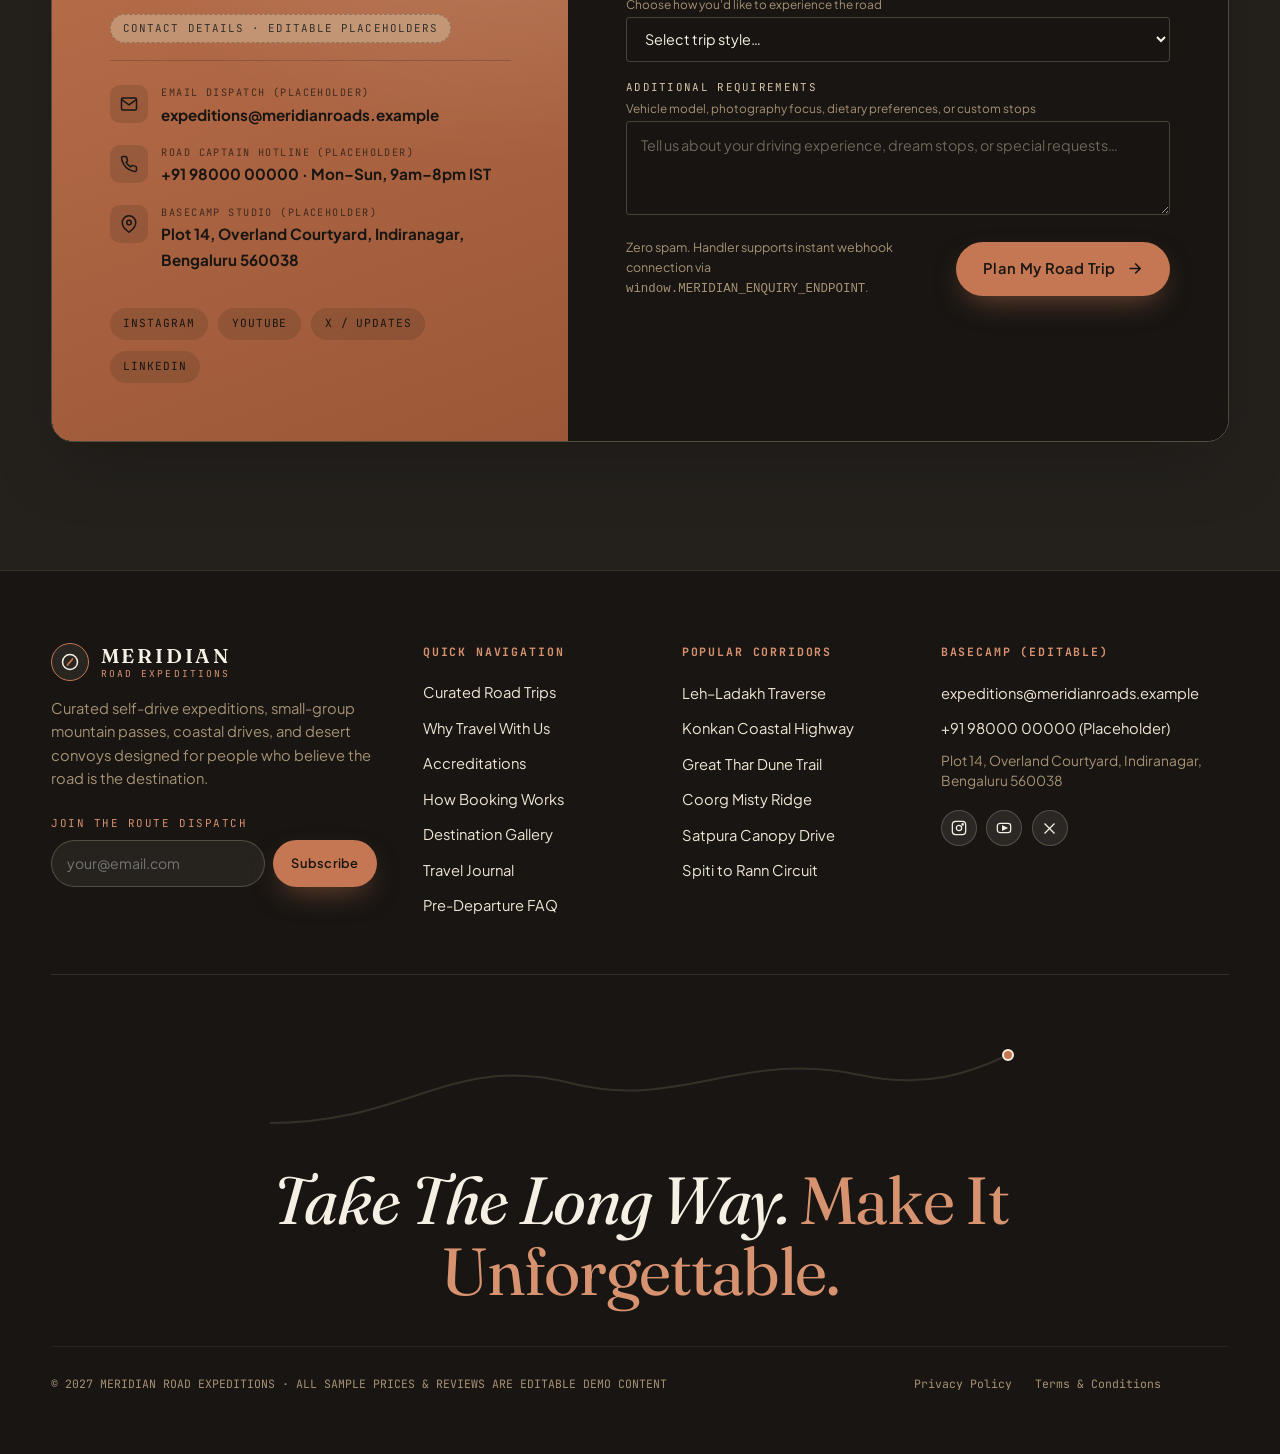
==== commit cf0743f8: "Remove Home link from primary navbar across all pages" ====
--- a/index.html
+++ b/index.html
@@ -3677,7 +3677,6 @@
 
       <nav aria-label="Primary navigation">
         <ul class="nav-links" id="desktopNav">
-          <li><a href="home.html" class="nav-link">Home</a></li>
           <li><a href="trips.html" class="nav-link" data-section="trips">Road Trips</a></li>
           <li><a href="about.html" class="nav-link" data-section="why-us">Why Us</a></li>
           <li><a href="how-it-works.html" class="nav-link" data-section="how-it-works">How It Works</a></li>
@@ -3707,7 +3706,6 @@
   <div class="mobile-drawer" id="mobileDrawer" aria-hidden="true">
     <nav aria-label="Mobile navigation">
       <ul class="mobile-nav-list">
-        <li><a href="home.html">Multi-Page Home <span>01</span></a></li>
         <li><a href="trips.html">Road Trips <span>02</span></a></li>
         <li><a href="about.html">Why Travel With Us <span>03</span></a></li>
         <li><a href="about.html#credentials">Accreditations <span>04</span></a></li>
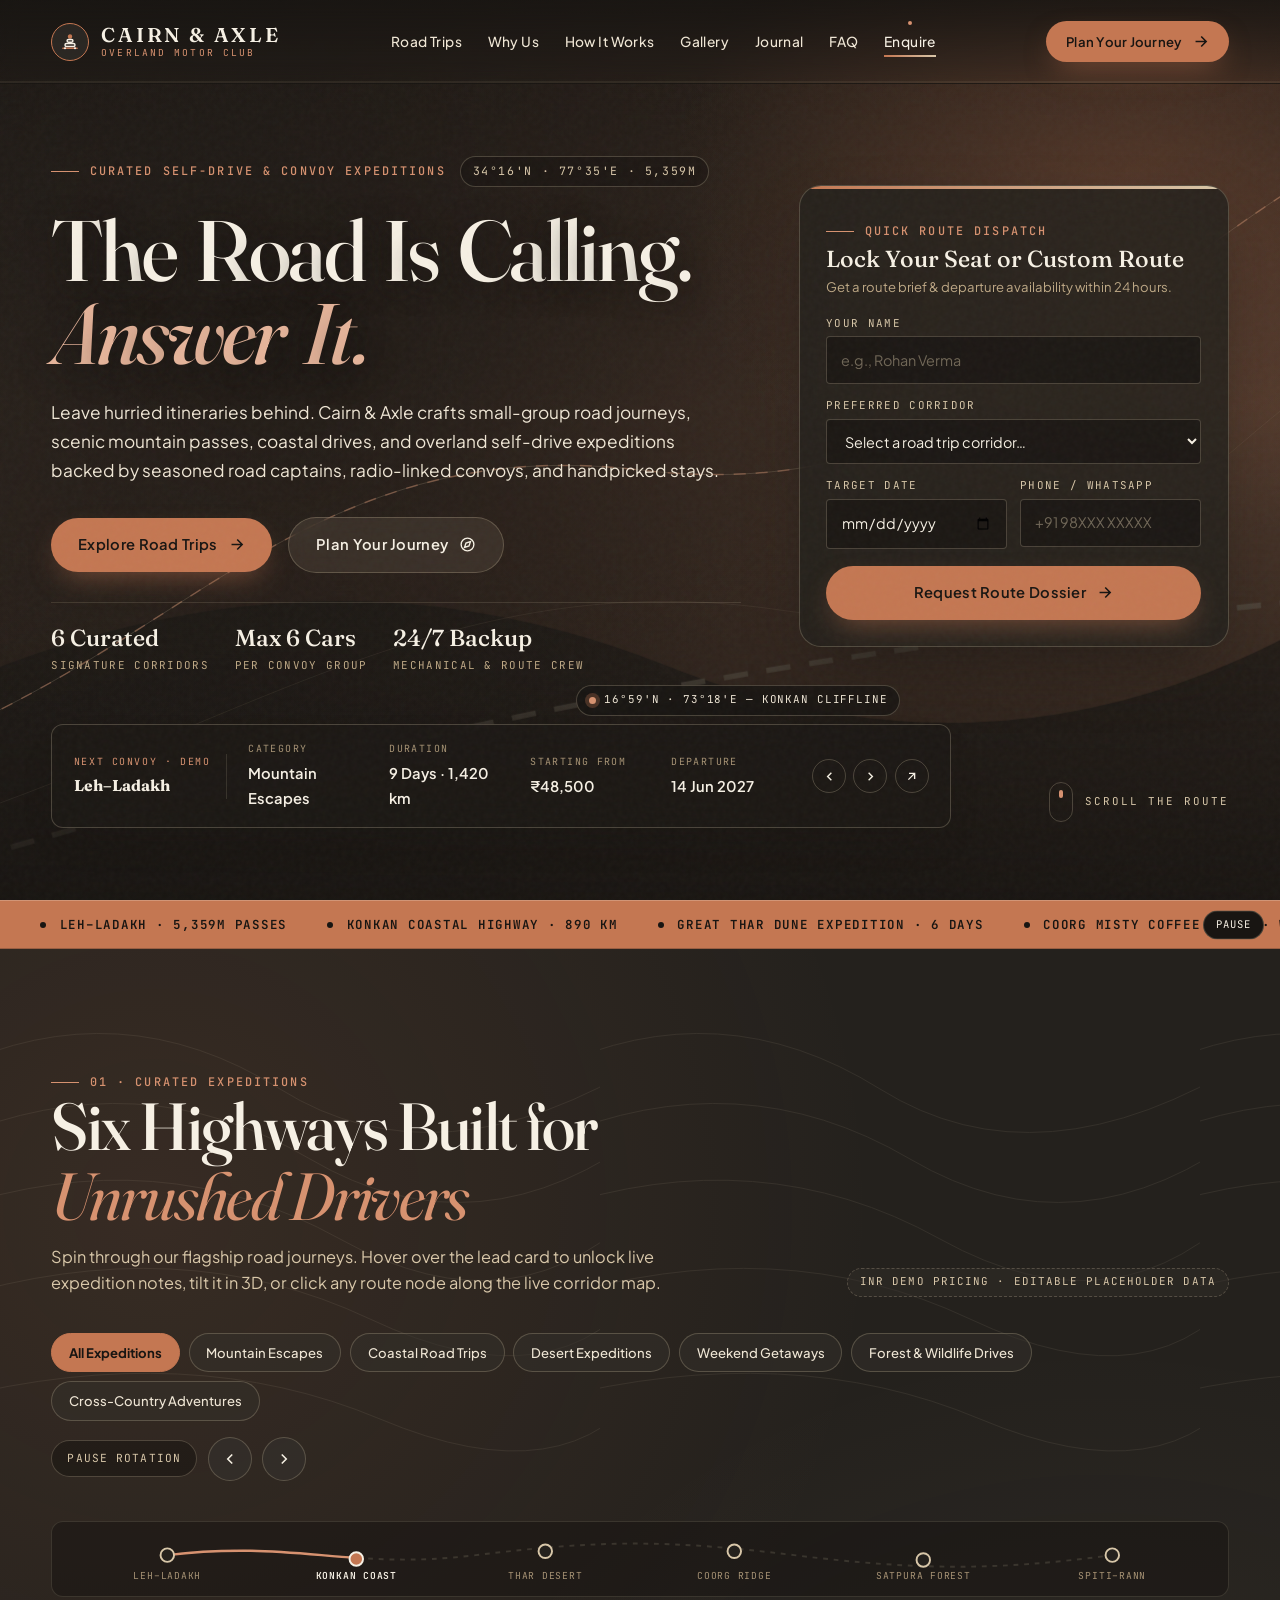
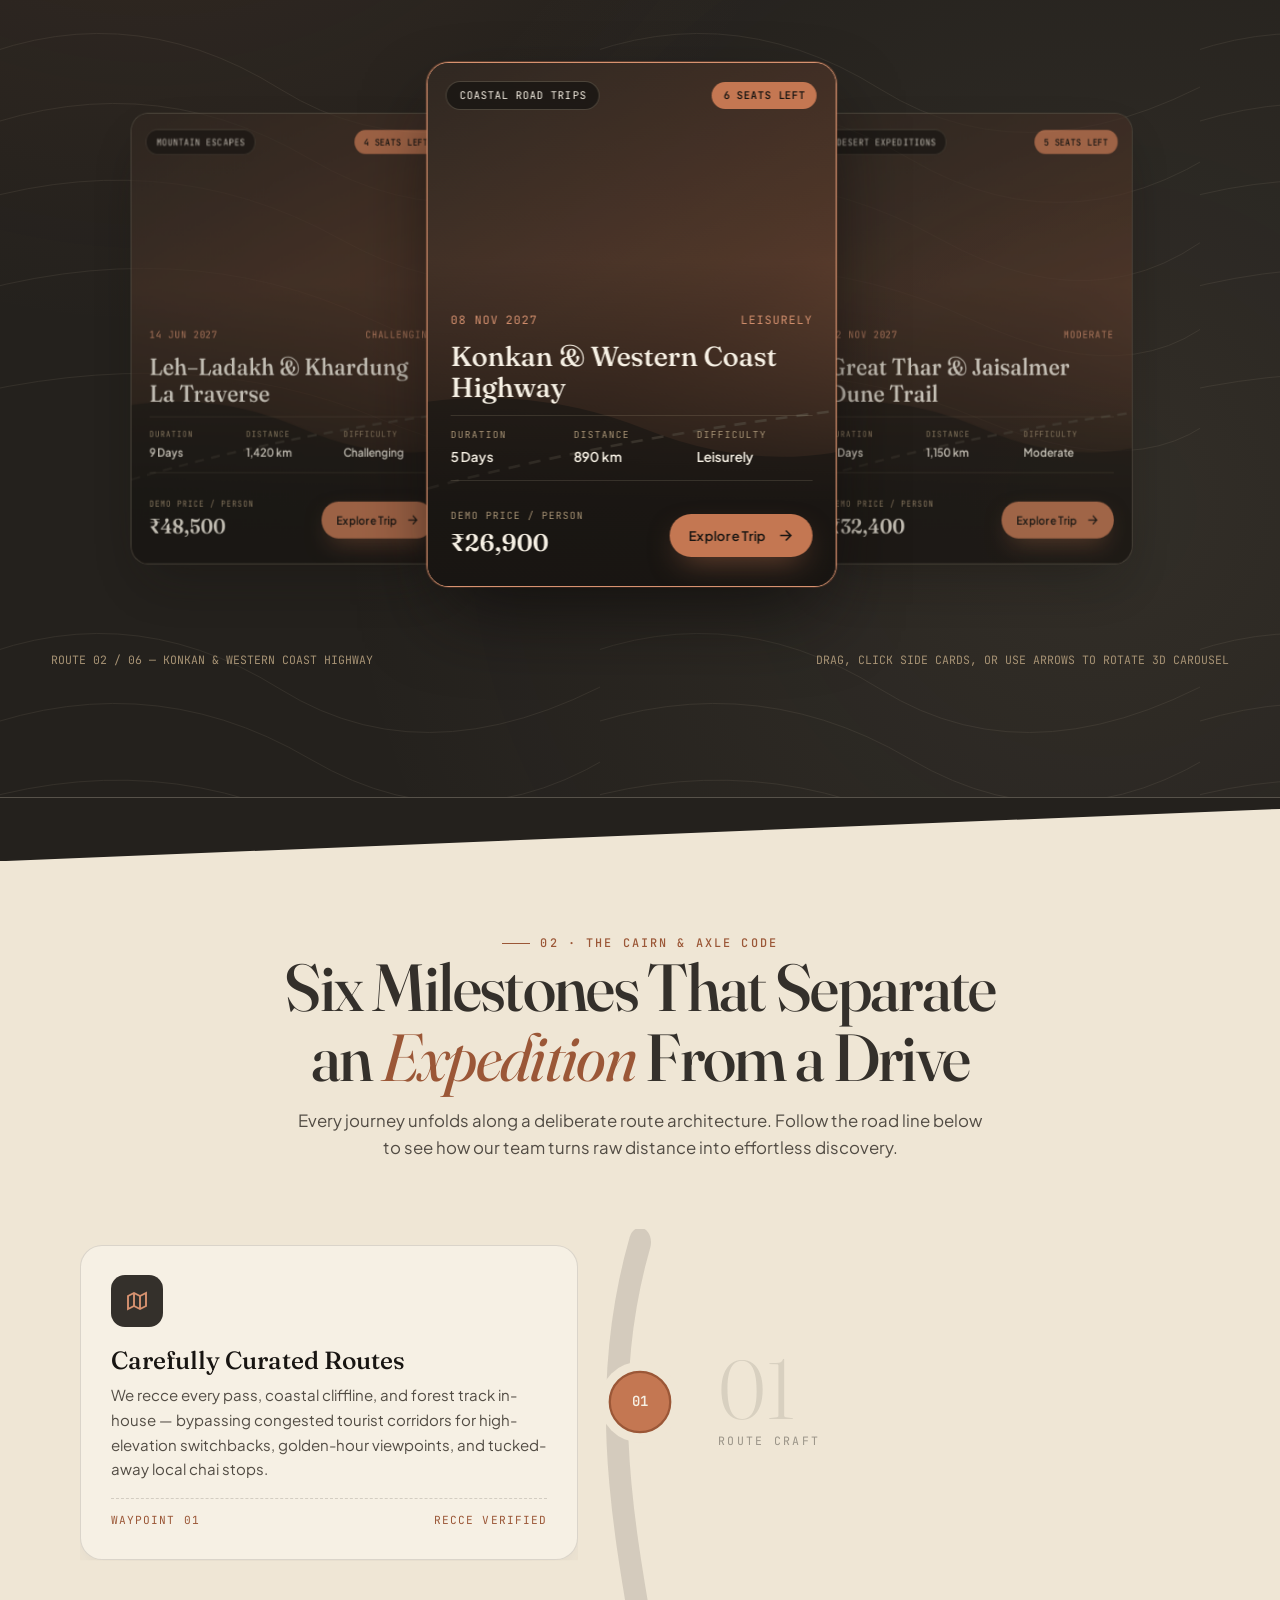
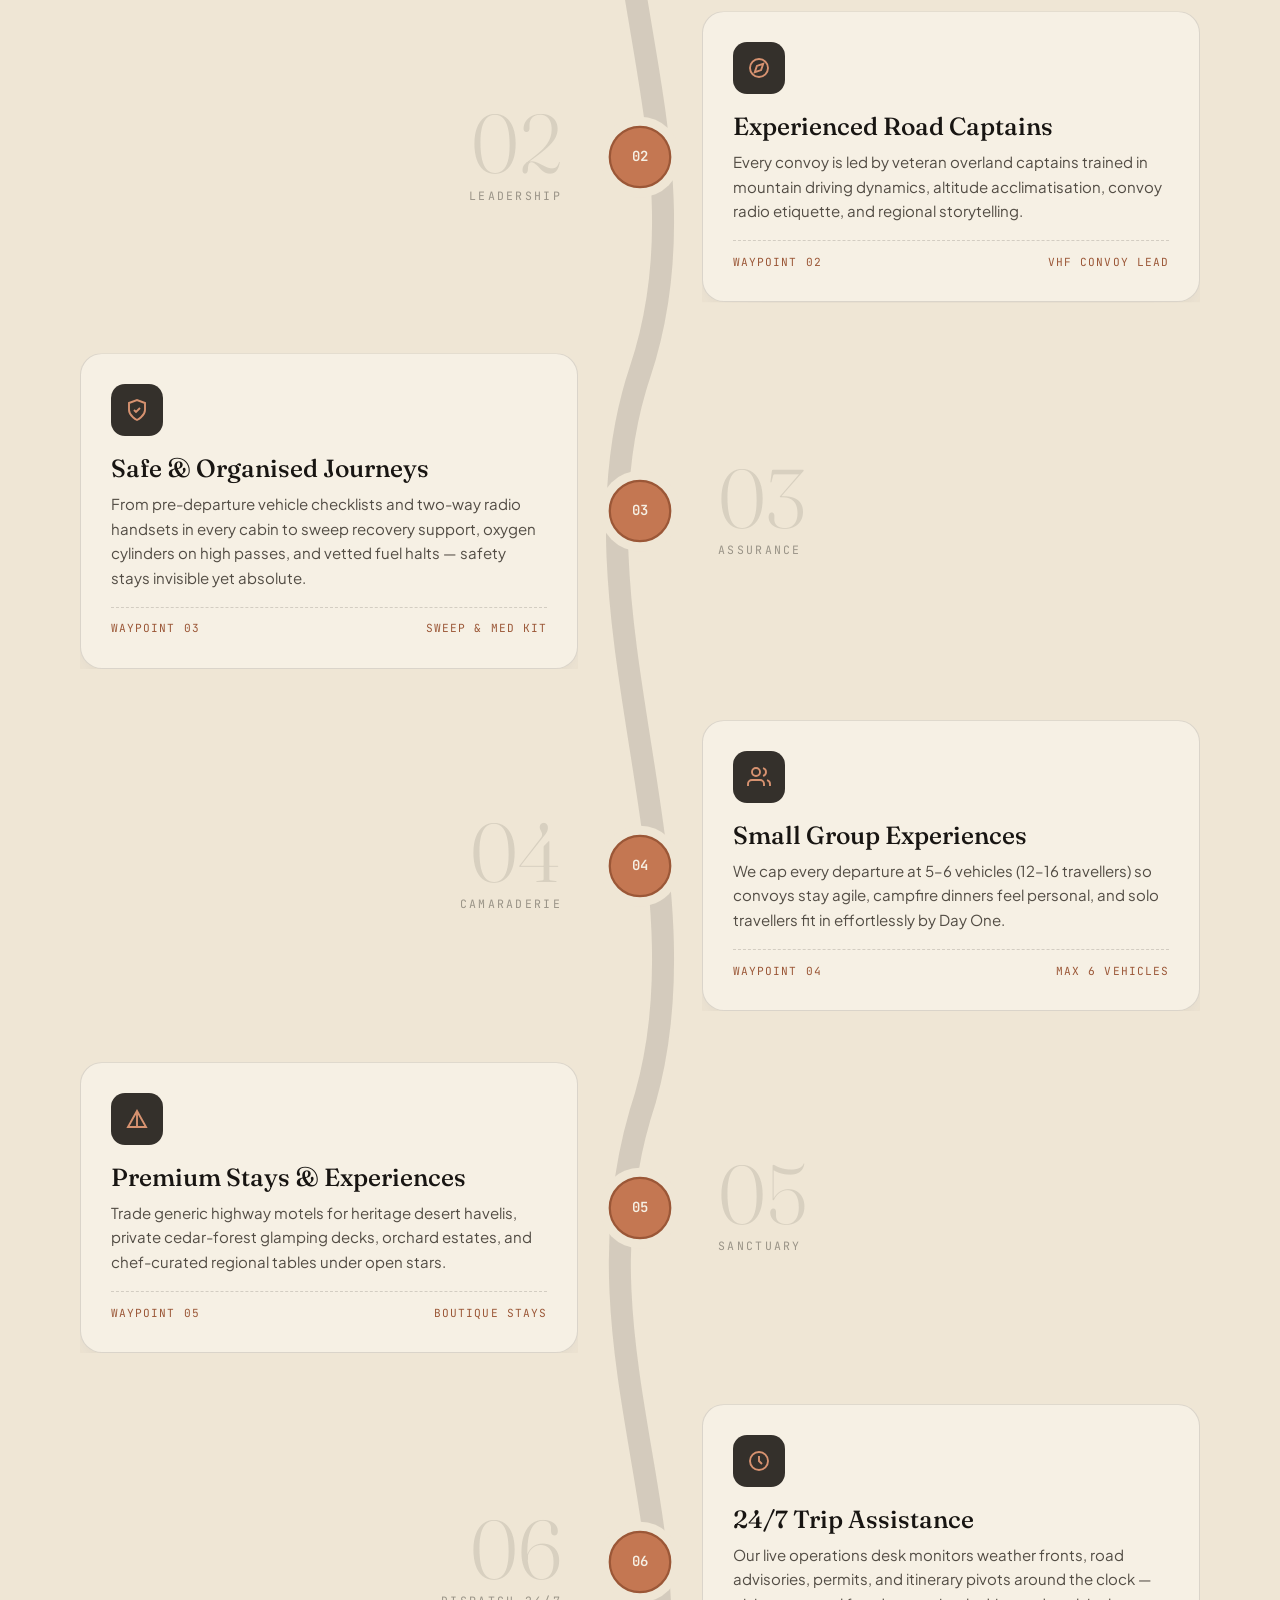
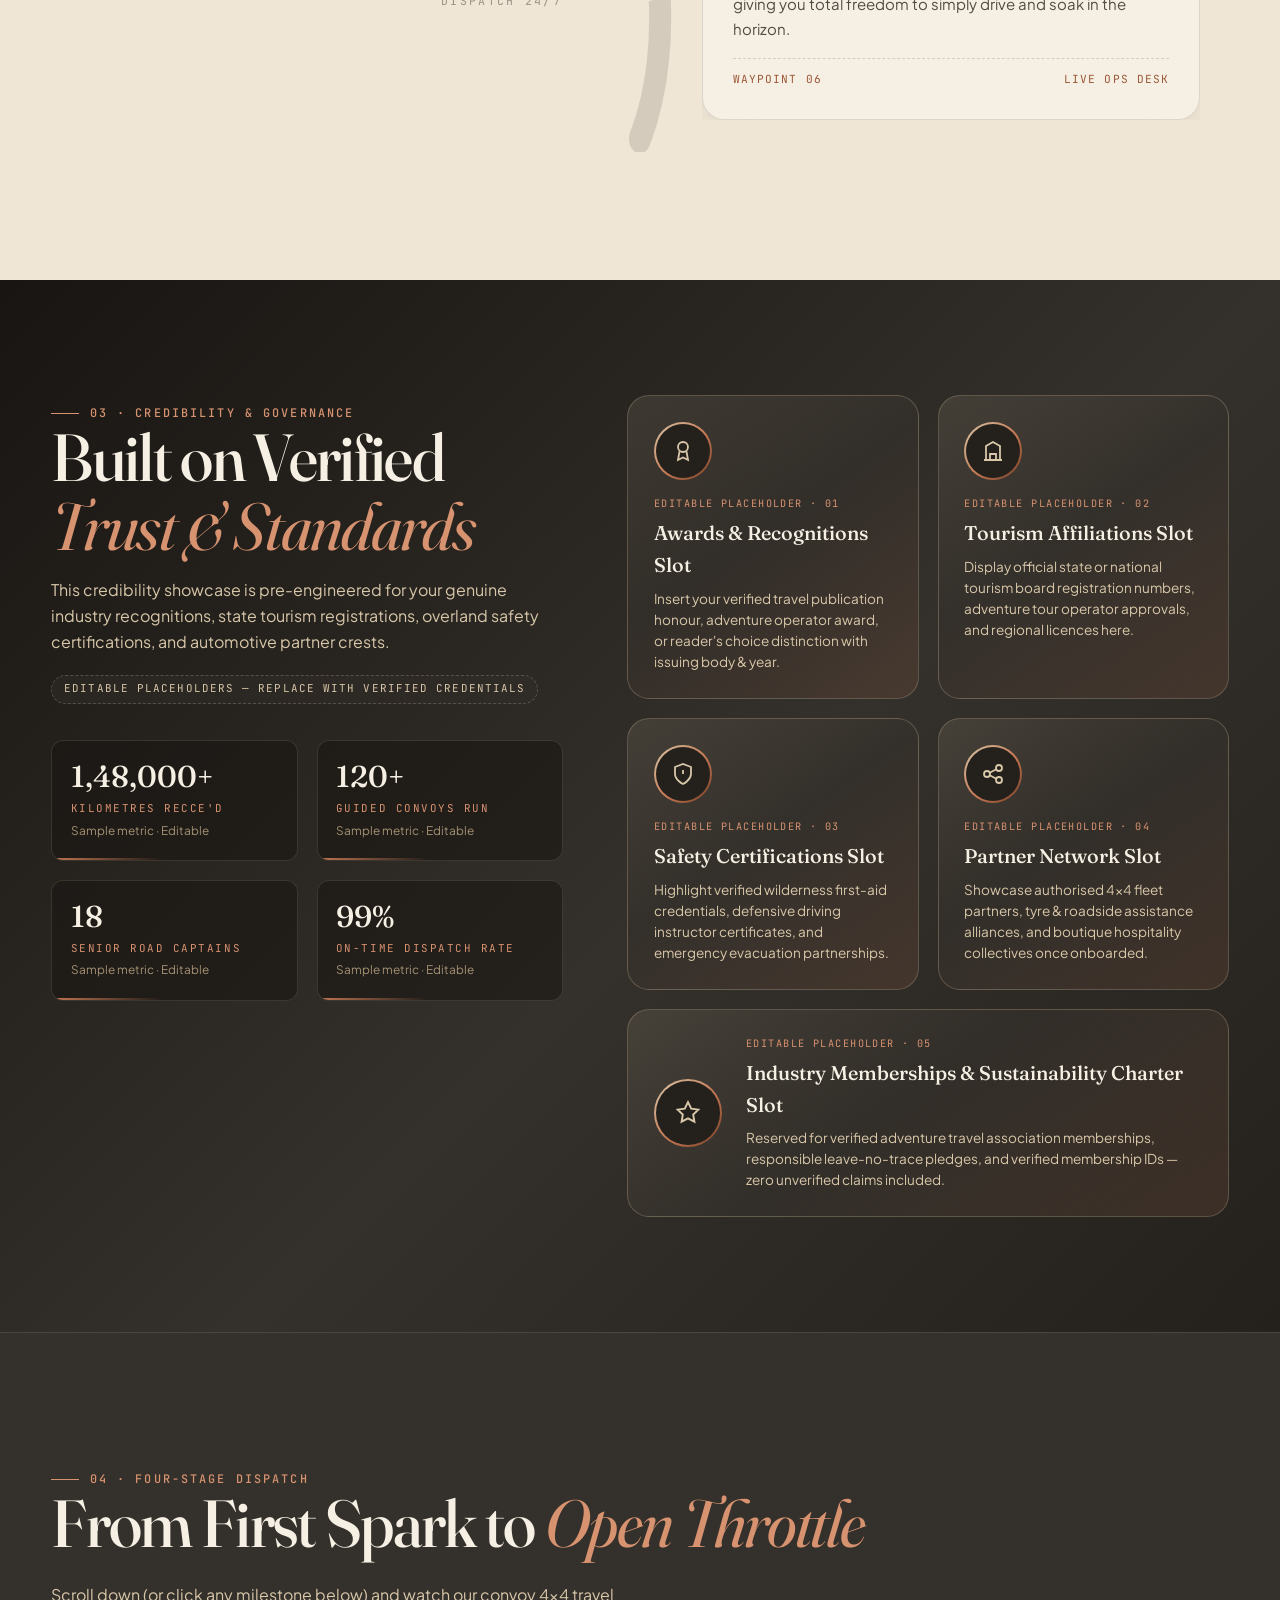
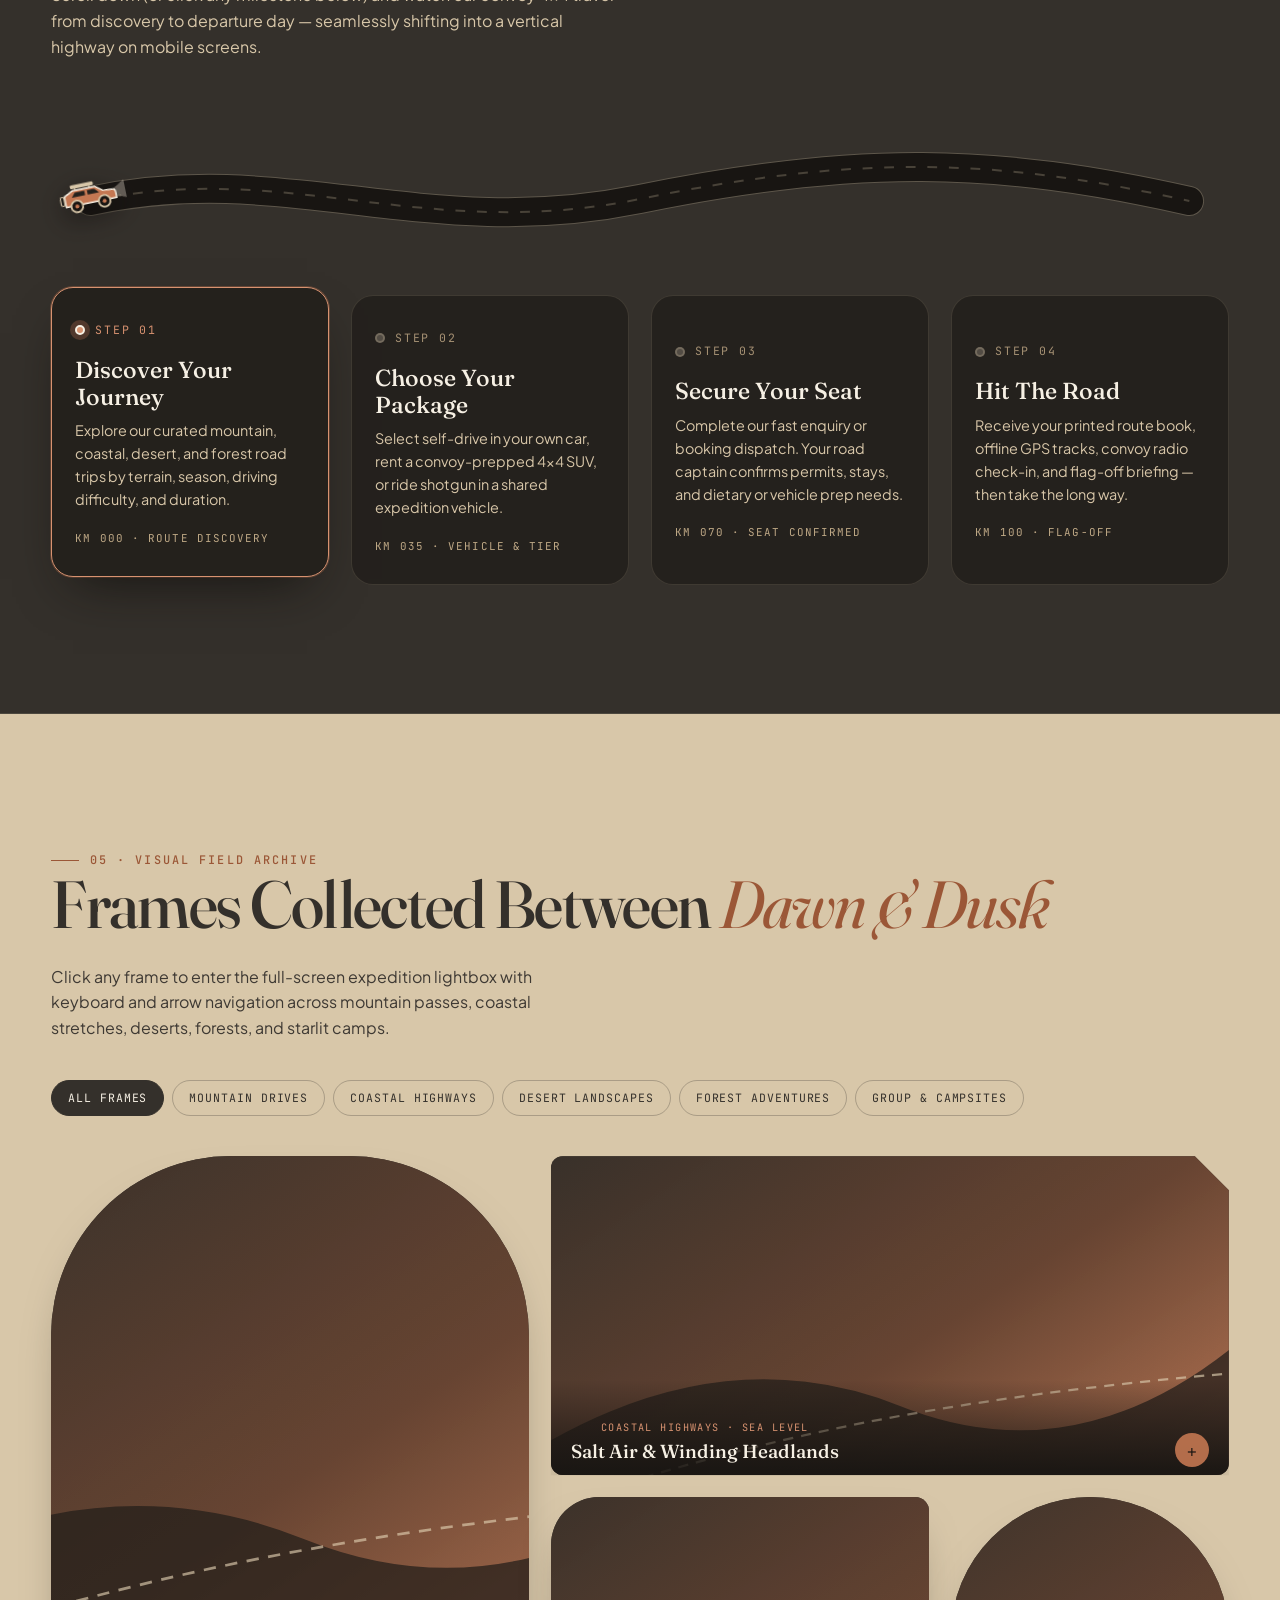
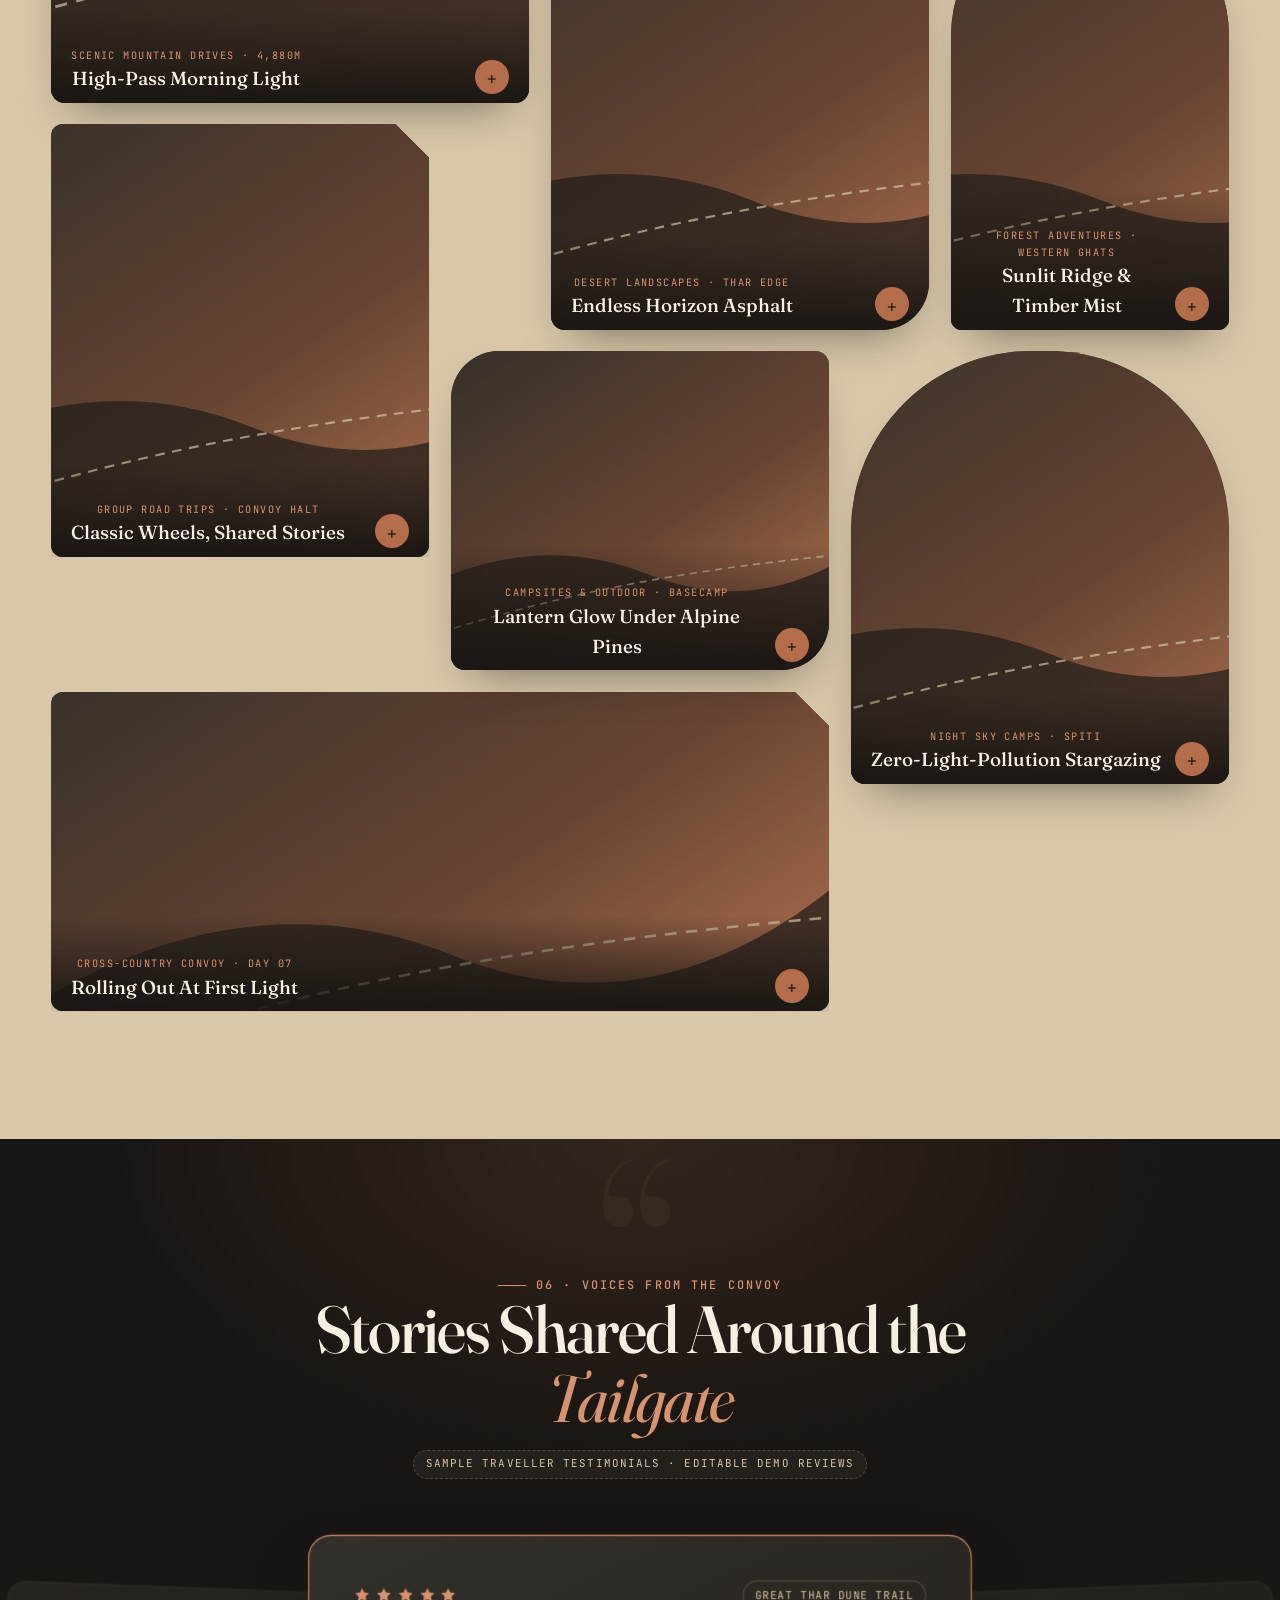
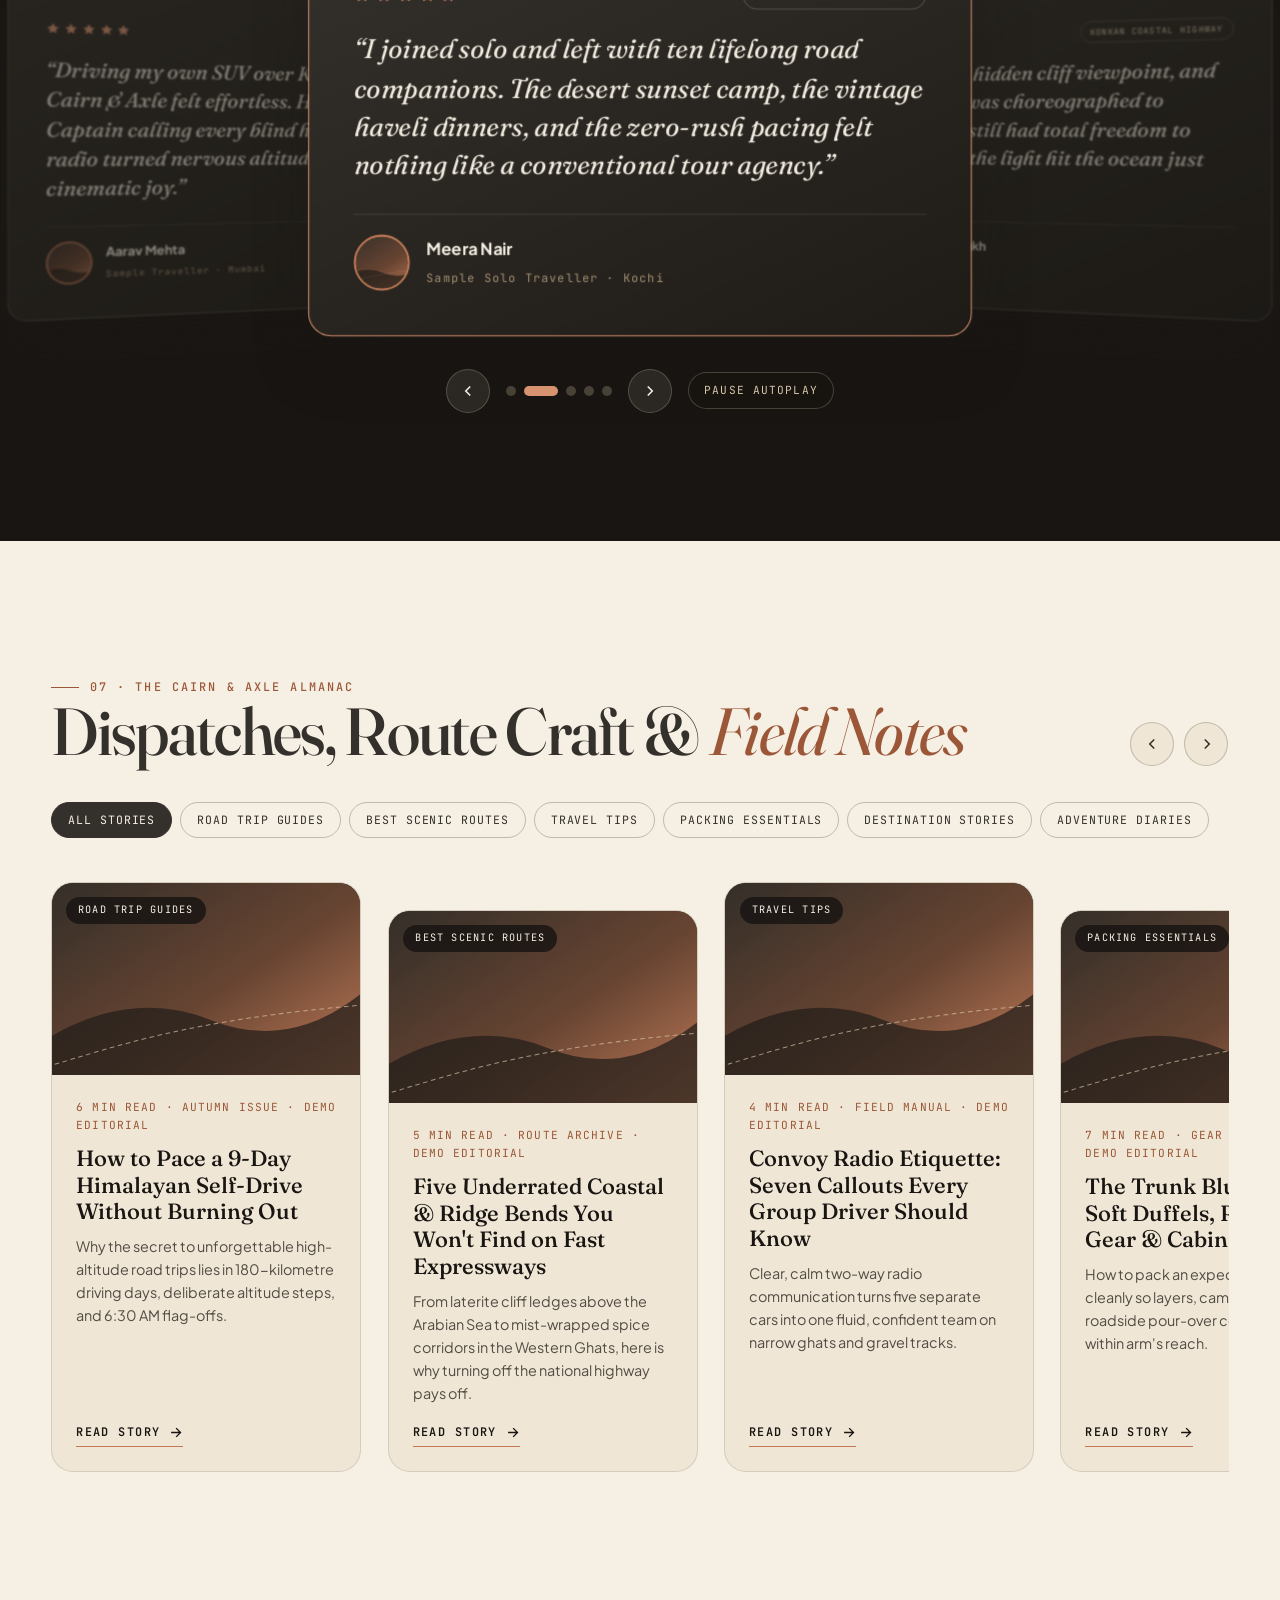
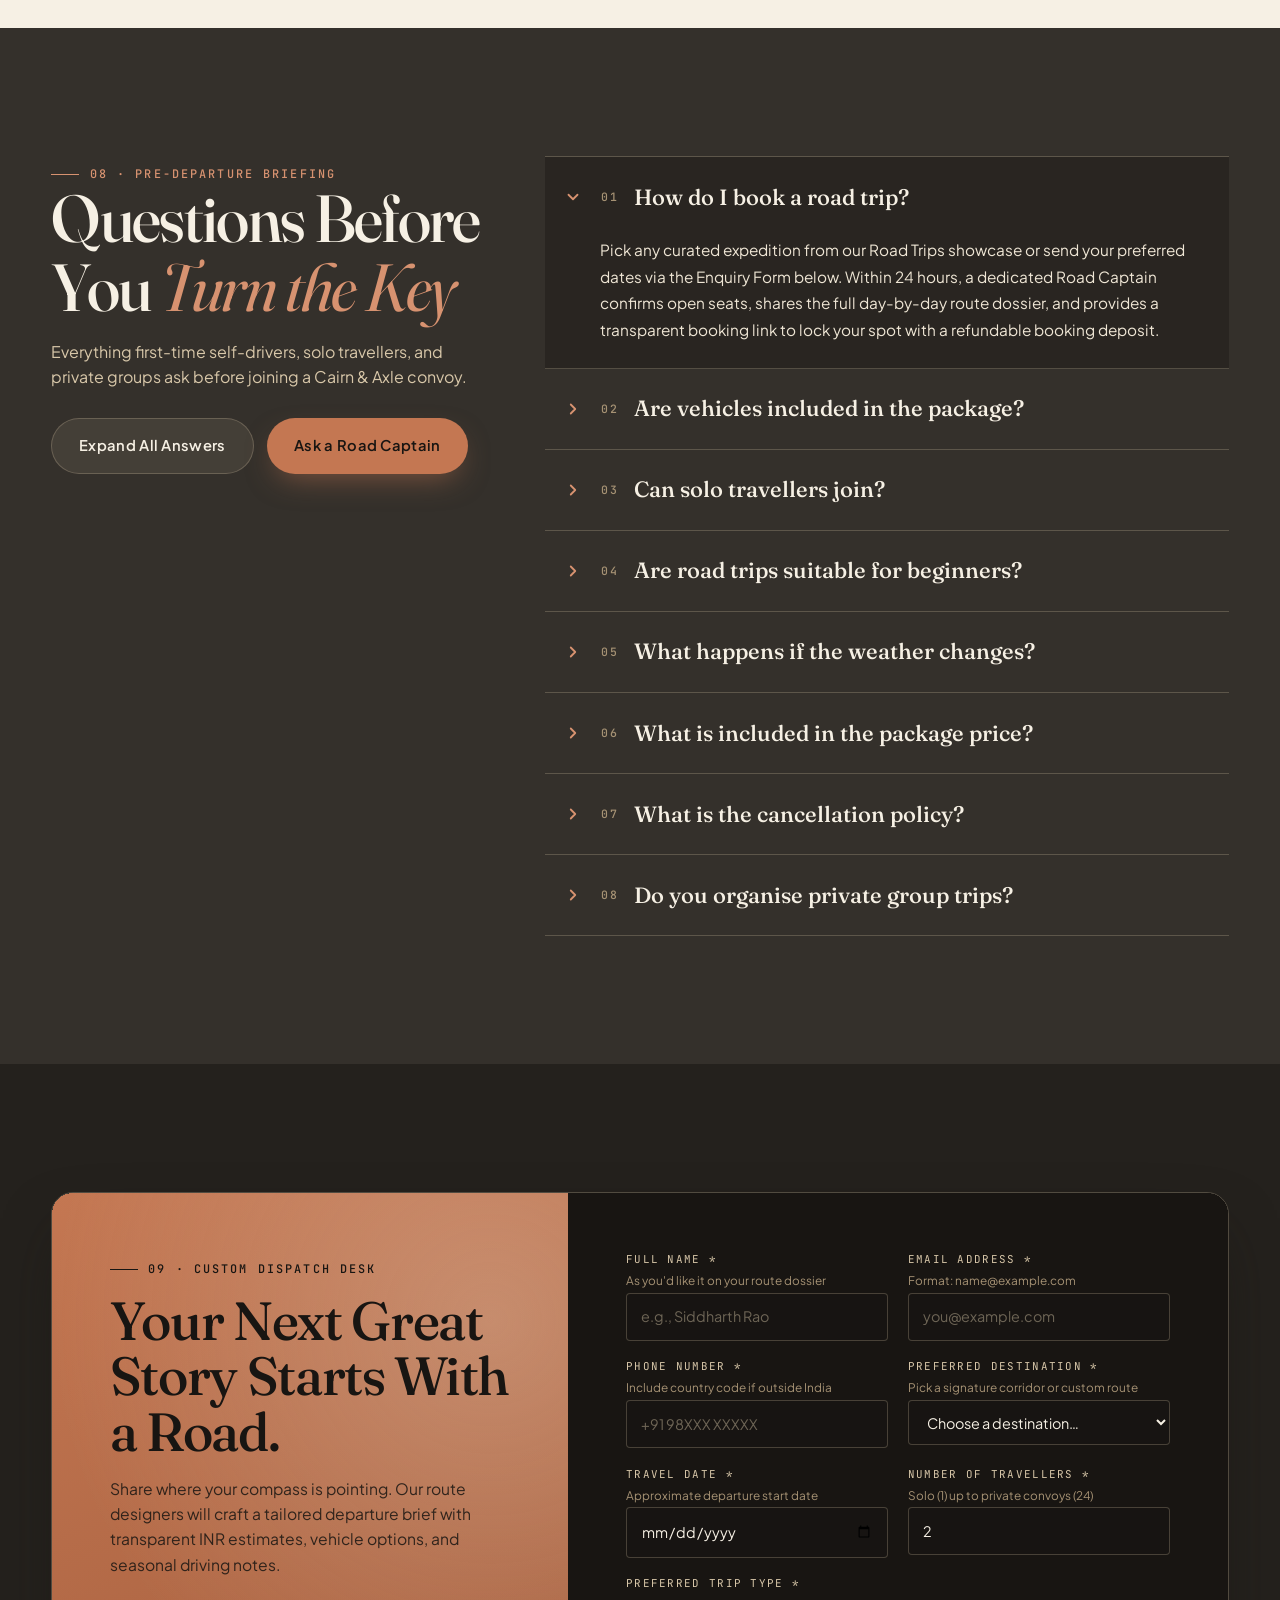
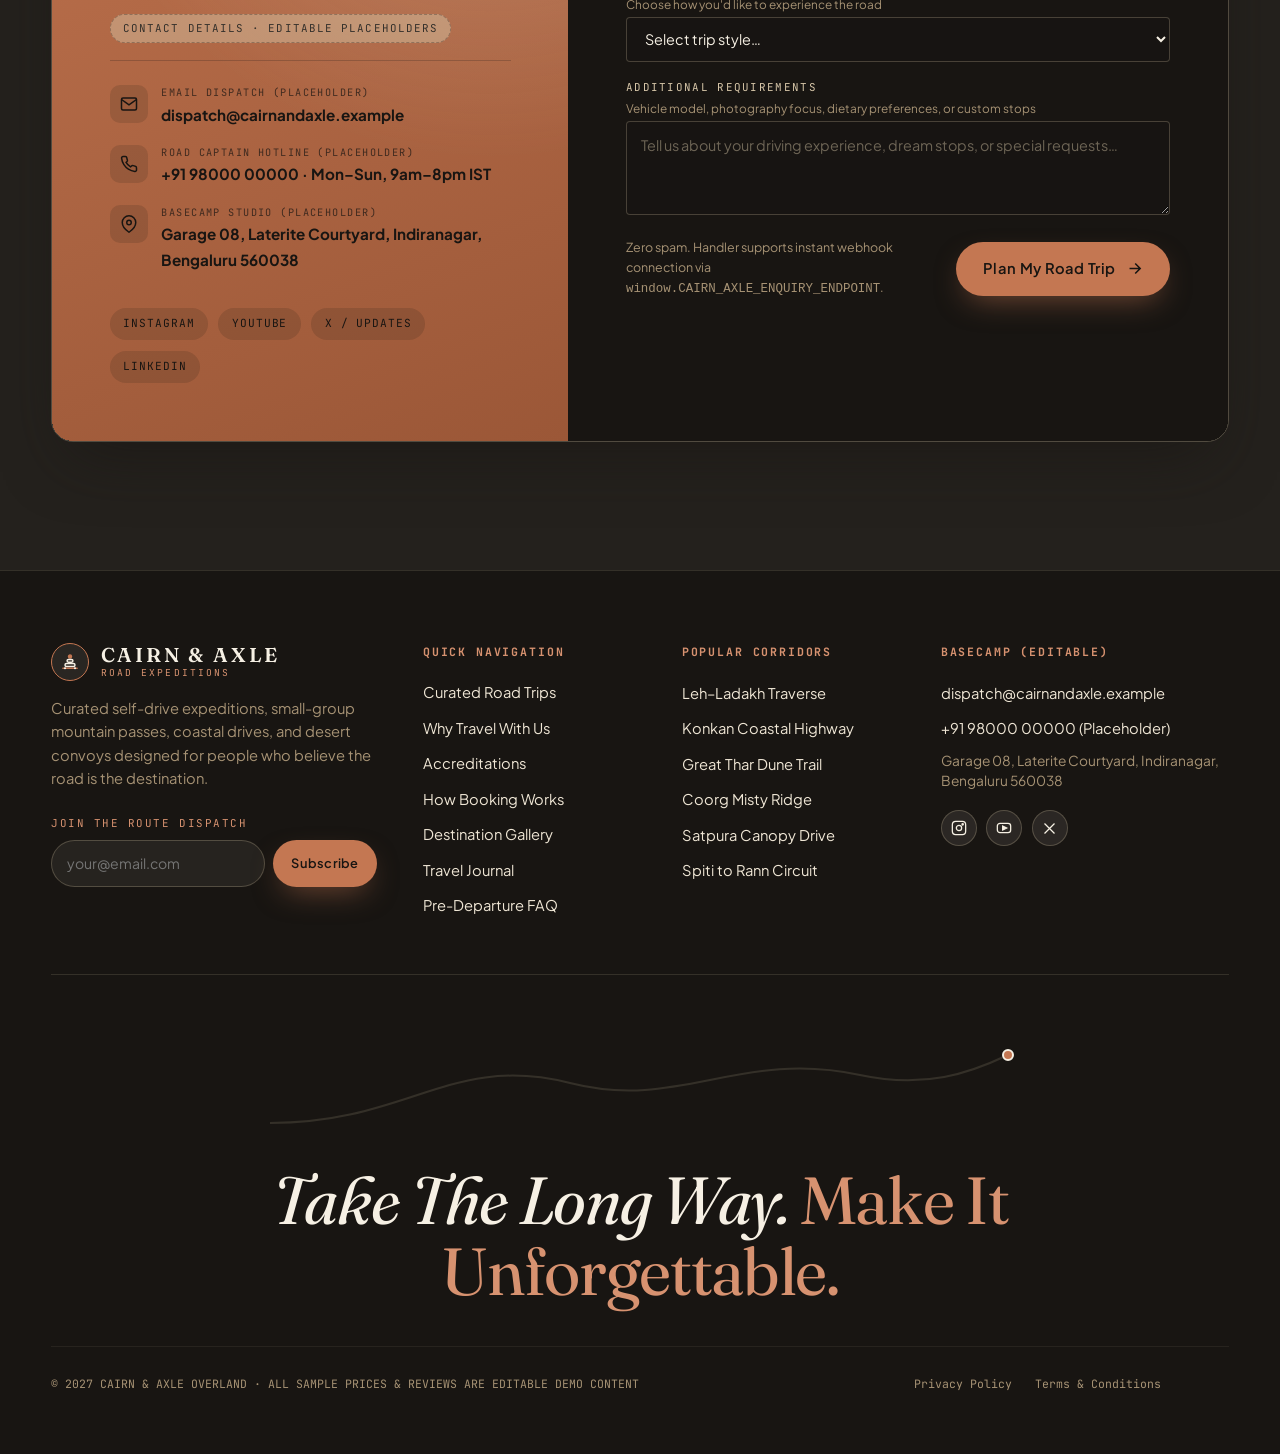
==== commit 45fe889c: "Rebrand index.html to Cairn & Axle and unify brand logo links" ====
--- a/index.html
+++ b/index.html
@@ -3,7 +3,7 @@
 <head>
   <meta charset="UTF-8">
   <meta name="viewport" content="width=device-width, initial-scale=1.0">
-  <title>MERIDIAN — Curated Road Trip Expeditions &amp; Scenic Self-Drive Journeys</title>
+  <title>CAIRN &amp; AXLE — Curated Road Trip Expeditions &amp; Scenic Self-Drive Journeys</title>
   <meta name="description" content="Curated road trips, scenic self-drive expeditions, small-group mountain passes, coastal highways, and overland adventures crafted for drivers who take the long way.">
   <meta name="theme-color" content="#34302B">
   <link rel="preconnect" href="https://fonts.googleapis.com">
@@ -11,7 +11,7 @@
   <link href="https://fonts.googleapis.com/css2?family=Fraunces:ital,opsz,wght@0,9..144,300..800;1,9..144,300..600&family=JetBrains+Mono:wght@400;500;600&family=Plus+Jakarta+Sans:wght@400;500;600;700&display=swap" rel="stylesheet">
   <style>
     /* ==========================================================================
-       MERIDIAN ROADS — SINGLE-FILE DESIGN SYSTEM
+       CAIRN & AXLE — SINGLE-FILE DESIGN SYSTEM
        Strict 3-Colour Brand Palette + Tints/Shades/Alphas Derived Strictly From:
          Primary   : Charcoal Brown   #34302B
          Secondary : Burnt Terracotta #C47752
@@ -3661,17 +3661,11 @@
        ====================================================================== -->
   <header class="site-header" id="siteHeader">
     <div class="nav-inner">
-      <a href="#hero" class="brand-logo" aria-label="Meridian Road Expeditions Home">
-        <span class="brand-mark" aria-hidden="true">
-          <svg width="20" height="20" viewBox="0 0 24 24" fill="none" stroke="currentColor" stroke-width="1.8" stroke-linecap="round" stroke-linejoin="round">
-            <circle cx="12" cy="12" r="9"/>
-            <path d="M12 3v3M12 18v3M3 12h3M18 12h3"/>
-            <path d="M8.5 16.5c2-4.5 5-4.5 7-9" stroke="#C47752" stroke-width="2.1"/>
-          </svg>
-        </span>
+      <a href="#hero" class="brand-logo" aria-label="Cairn & Axle Overland Motor Club Home">
+        <span class="brand-mark" aria-hidden="true"><svg width="20" height="20" viewBox="0 0 24 24" fill="none" stroke="currentColor" stroke-width="1.75" stroke-linecap="round" stroke-linejoin="round"><circle cx="12" cy="5.5" r="1.8" fill="#C47752" stroke="#C47752"/><rect x="8.5" y="9" width="7" height="3.2" rx="1.6"/><rect x="6" y="13.8" width="12" height="3.6" rx="1.8"/><path d="M3.5 19.5h17" stroke="#C47752" stroke-width="2"/><circle cx="6" cy="19.5" r="1.3" fill="#F6F0E4" stroke="none"/><circle cx="18" cy="19.5" r="1.3" fill="#F6F0E4" stroke="none"/></svg></span>
         <span class="brand-wordmark">
-          <strong>MERIDIAN</strong>
-          <span>Road Expeditions</span>
+          <strong>CAIRN &amp; AXLE</strong>
+          <span>Overland Motor Club</span>
         </span>
       </a>
 
@@ -3770,7 +3764,7 @@
           </h1>
 
           <p class="hero-description">
-            Leave hurried itineraries behind. Meridian crafts small-group road journeys, scenic mountain passes, coastal drives, and overland self-drive expeditions backed by seasoned road captains, radio-linked convoys, and handpicked stays.
+            Leave hurried itineraries behind. Cairn & Axle crafts small-group road journeys, scenic mountain passes, coastal drives, and overland self-drive expeditions backed by seasoned road captains, radio-linked convoys, and handpicked stays.
           </p>
 
           <div class="hero-ctas">
@@ -3988,7 +3982,7 @@
     <section class="why-section" id="why-us" aria-labelledby="why-heading">
       <div class="container">
         <div class="why-header" data-slide="left">
-          <span class="eyebrow eyebrow--dark">02 · The Meridian Standard</span>
+          <span class="eyebrow eyebrow--dark">02 · The Cairn &amp; Axle Code</span>
           <h2 class="section-title section-title--on-light" id="why-heading">Six Milestones That Separate an <em>Expedition</em> From a Drive</h2>
           <p>
             Every journey unfolds along a deliberate route architecture. Follow the road line below to see how our team turns raw distance into effortless discovery.
@@ -4429,7 +4423,7 @@
       <div class="container">
         <div class="blog-header">
           <div data-slide="left">
-            <span class="eyebrow eyebrow--dark">07 · The Meridian Journal</span>
+            <span class="eyebrow eyebrow--dark">07 · The Cairn &amp; Axle Almanac</span>
             <h2 class="section-title section-title--on-light" id="blog-heading">Dispatches, Route Craft &amp; <em>Field Notes</em></h2>
           </div>
           <div class="blog-header-right" data-slide="right" data-slide-delay="1">
@@ -4466,7 +4460,7 @@
             <span class="eyebrow">08 · Pre-Departure Briefing</span>
             <h2 class="section-title" id="faq-heading">Questions Before You <em>Turn the Key</em></h2>
             <p>
-              Everything first-time self-drivers, solo travellers, and private groups ask before joining a Meridian convoy.
+              Everything first-time self-drivers, solo travellers, and private groups ask before joining a Cairn & Axle convoy.
             </p>
             <div class="faq-tools">
               <button type="button" class="btn btn--secondary faq-toggle-all" id="faqToggleAll" aria-expanded="false">
@@ -4488,7 +4482,7 @@
             <details class="faq-item" data-slide="right" data-slide-delay="1">
               <summary><span class="faq-num">02</span> Are vehicles included in the package?</summary>
               <div class="faq-answer">
-                Both formats are available on every departure. You can drive your own well-maintained car/SUV (our team provides a pre-trip checklist), opt for a Meridian-prepped 4x4 rental SUV added to your package, or book a passenger seat inside a shared lead or companion vehicle.
+                Both formats are available on every departure. You can drive your own well-maintained car/SUV (our team provides a pre-trip checklist), opt for a Cairn &amp; Axle-prepped 4x4 rental SUV added to your package, or book a passenger seat inside a shared lead or companion vehicle.
               </div>
             </details>
 
@@ -4509,7 +4503,7 @@
             <details class="faq-item" data-slide="right" data-slide-delay="1">
               <summary><span class="faq-num">05</span> What happens if the weather changes?</summary>
               <div class="faq-answer">
-                Mountain and coastal weather moves fast, which is why every Meridian itinerary carries pre-vetted contingency routes and backup boutique stays. Our 24/7 operations desk tracks live pass advisories and reroutes the convoy smoothly without compromising safety or comfort.
+                Mountain and coastal weather moves fast, which is why every Cairn & Axle itinerary carries pre-vetted contingency routes and backup boutique stays. Our 24/7 operations desk tracks live pass advisories and reroutes the convoy smoothly without compromising safety or comfort.
               </div>
             </details>
 
@@ -4563,7 +4557,7 @@
                   </span>
                   <div>
                     <small>Email Dispatch (Placeholder)</small>
-                    <strong><a href="mailto:expeditions@meridianroads.example">expeditions@meridianroads.example</a></strong>
+                    <strong><a href="mailto:dispatch@cairnandaxle.example">dispatch@cairnandaxle.example</a></strong>
                   </div>
                 </div>
 
@@ -4583,17 +4577,17 @@
                   </span>
                   <div>
                     <small>Basecamp Studio (Placeholder)</small>
-                    <strong>Plot 14, Overland Courtyard, Indiranagar, Bengaluru 560038</strong>
+                    <strong>Garage 08, Laterite Courtyard, Indiranagar, Bengaluru 560038</strong>
                   </div>
                 </div>
               </div>
             </div>
 
             <div class="poster-socials" aria-label="Social media channels (editable links)">
-              <a href="#footer" class="social-chip" data-social="Instagram (@meridianroads.example)">Instagram</a>
-              <a href="#footer" class="social-chip" data-social="YouTube (Meridian Road Films)">YouTube</a>
-              <a href="#footer" class="social-chip" data-social="X / Twitter (@meridianroads)">X / Updates</a>
-              <a href="#footer" class="social-chip" data-social="LinkedIn (Meridian Expeditions)">LinkedIn</a>
+              <a href="#footer" class="social-chip" data-social="Instagram (@cairnandaxle.example)">Instagram</a>
+              <a href="#footer" class="social-chip" data-social="YouTube (Cairn & Axle Road Films)">YouTube</a>
+              <a href="#footer" class="social-chip" data-social="X / Twitter (@cairnandaxle)">X / Updates</a>
+              <a href="#footer" class="social-chip" data-social="LinkedIn (Cairn & Axle Overland)">LinkedIn</a>
             </div>
           </div>
 
@@ -4658,7 +4652,7 @@
                   <select id="enq-type" name="tripType" required aria-describedby="enq-type-hint" data-error="enq-type-err">
                     <option value="">Select trip style…</option>
                     <option value="Self-Drive (Own Vehicle in Convoy)">Self-Drive — Bringing My Own Vehicle</option>
-                    <option value="Self-Drive (Meridian 4x4 Fleet Rental)">Self-Drive — Renting a Prepped 4x4 SUV</option>
+                    <option value="Self-Drive (Cairn & Axle 4x4 Fleet Rental)">Self-Drive — Renting a Prepped 4x4 SUV</option>
                     <option value="Small-Group Curated Departure">Small-Group Guided Road Trip (Shared Seat)</option>
                     <option value="Weekend Scenic Escape">Weekend Getaway (2–3 Days)</option>
                     <option value="Private Group / Corporate Expedition">Private Group / Bespoke Expedition</option>
@@ -4675,7 +4669,7 @@
 
               <div class="enquiry-footer">
                 <p class="enquiry-note">
-                  Zero spam. Handler supports instant webhook connection via <code>window.MERIDIAN_ENQUIRY_ENDPOINT</code>.
+                  Zero spam. Handler supports instant webhook connection via <code>window.CAIRN_AXLE_ENQUIRY_ENDPOINT</code>.
                 </p>
                 <button type="submit" class="btn btn--primary magnetic" id="enqSubmitBtn">
                   <span>Plan My Road Trip</span>
@@ -4686,7 +4680,7 @@
 
             <!-- Interactive Dispatch Confirmation Boarding Pass -->
             <div class="enquiry-receipt" id="enquiryReceipt" role="status" aria-live="polite" tabindex="-1">
-              <span class="receipt-code" id="receiptCode">DISPATCH REF · MRD-2027-XXXX</span>
+              <span class="receipt-code" id="receiptCode">DISPATCH REF · CAX-2027-XXXX</span>
               <h3>Route Brief Logged &amp; Assigned</h3>
               <p style="color:var(--sand-light);font-size:0.94rem;">
                 Thank you! Your road-trip enquiry has been validated and prepared for our Road Captains. Here is your live dispatch summary:
@@ -4711,11 +4705,9 @@
       <div class="footer-grid">
         <div class="footer-brand" data-slide="left">
           <a href="#hero" class="brand-logo" aria-label="Back to top">
-            <span class="brand-mark" aria-hidden="true">
-              <svg width="20" height="20" viewBox="0 0 24 24" fill="none" stroke="currentColor" stroke-width="1.8"><circle cx="12" cy="12" r="9"/><path d="M8.5 16.5c2-4.5 5-4.5 7-9" stroke="#C47752" stroke-width="2.1"/></svg>
-            </span>
+            <span class="brand-mark" aria-hidden="true"><svg width="20" height="20" viewBox="0 0 24 24" fill="none" stroke="currentColor" stroke-width="1.75" stroke-linecap="round" stroke-linejoin="round"><circle cx="12" cy="5.5" r="1.8" fill="#C47752" stroke="#C47752"/><rect x="8.5" y="9" width="7" height="3.2" rx="1.6"/><rect x="6" y="13.8" width="12" height="3.6" rx="1.8"/><path d="M3.5 19.5h17" stroke="#C47752" stroke-width="2"/><circle cx="6" cy="19.5" r="1.3" fill="#F6F0E4" stroke="none"/><circle cx="18" cy="19.5" r="1.3" fill="#F6F0E4" stroke="none"/></svg></span>
             <span class="brand-wordmark">
-              <strong>MERIDIAN</strong>
+              <strong>CAIRN &amp; AXLE</strong>
               <span>Road Expeditions</span>
             </span>
           </a>
@@ -4761,18 +4753,18 @@
         <div class="footer-col" data-slide="right" data-slide-delay="3">
           <h3>Basecamp (Editable)</h3>
           <ul class="footer-links">
-            <li><a href="mailto:expeditions@meridianroads.example">expeditions@meridianroads.example</a></li>
+            <li><a href="mailto:dispatch@cairnandaxle.example">dispatch@cairnandaxle.example</a></li>
             <li><a href="tel:+910000000000">+91 98000 00000 (Placeholder)</a></li>
-            <li style="color:var(--sand-muted);font-size:0.86rem;line-height:1.5;">Plot 14, Overland Courtyard, Indiranagar, Bengaluru 560038</li>
+            <li style="color:var(--sand-muted);font-size:0.86rem;line-height:1.5;">Garage 08, Laterite Courtyard, Indiranagar, Bengaluru 560038</li>
           </ul>
           <div style="display:flex;gap:0.6rem;margin-top:1.15rem;flex-wrap:wrap;">
-            <button type="button" class="icon-circle-btn" style="width:36px;height:36px;" data-social-toast="Instagram · @meridianroads.example" aria-label="Instagram placeholder link">
+            <button type="button" class="icon-circle-btn" style="width:36px;height:36px;" data-social-toast="Instagram · @cairnandaxle.example" aria-label="Instagram placeholder link">
               <svg width="16" height="16" viewBox="0 0 24 24" fill="none" stroke="currentColor" stroke-width="1.9"><rect x="2" y="2" width="20" height="20" rx="5"/><circle cx="12" cy="12" r="4"/><circle cx="17.5" cy="6.5" r="1"/></svg>
             </button>
-            <button type="button" class="icon-circle-btn" style="width:36px;height:36px;" data-social-toast="YouTube · Meridian Road Films" aria-label="YouTube placeholder link">
+            <button type="button" class="icon-circle-btn" style="width:36px;height:36px;" data-social-toast="YouTube · Cairn & Axle Road Films" aria-label="YouTube placeholder link">
               <svg width="16" height="16" viewBox="0 0 24 24" fill="none" stroke="currentColor" stroke-width="1.9"><rect x="2" y="5" width="20" height="14" rx="4"/><polygon points="10,9 16,12 10,15" fill="currentColor"/></svg>
             </button>
-            <button type="button" class="icon-circle-btn" style="width:36px;height:36px;" data-social-toast="X · @meridianroads" aria-label="X placeholder link">
+            <button type="button" class="icon-circle-btn" style="width:36px;height:36px;" data-social-toast="X · @cairnandaxle" aria-label="X placeholder link">
               <svg width="15" height="15" viewBox="0 0 24 24" fill="none" stroke="currentColor" stroke-width="2"><path d="M4 4l16 16M20 4L4 20"/></svg>
             </button>
           </div>
@@ -4792,7 +4784,7 @@
       </div>
 
       <div class="footer-bottom">
-        <span>&copy; 2027 MERIDIAN ROAD EXPEDITIONS · ALL SAMPLE PRICES &amp; REVIEWS ARE EDITABLE DEMO CONTENT</span>
+        <span>&copy; 2027 CAIRN &amp; AXLE OVERLAND · ALL SAMPLE PRICES &amp; REVIEWS ARE EDITABLE DEMO CONTENT</span>
         <div class="footer-legal">
           <button type="button" data-legal="privacy">Privacy Policy</button>
           <button type="button" data-legal="terms">Terms &amp; Conditions</button>
@@ -4878,7 +4870,7 @@
   <!-- 3. Editorial Story Reader Modal -->
   <dialog class="editorial-dialog" id="storyDialog" closedby="any" aria-labelledby="storyDialogTitle">
     <div class="dialog-header">
-      <span class="eyebrow" id="storyDialogMeta">THE MERIDIAN JOURNAL</span>
+      <span class="eyebrow" id="storyDialogMeta">THE CAIRN &amp; AXLE ALMANAC</span>
       <form method="dialog">
         <button type="submit" class="dialog-close-btn" aria-label="Close story reader" autofocus>
           <svg width="18" height="18" viewBox="0 0 24 24" fill="none" stroke="currentColor" stroke-width="2.2"><path d="M18 6L6 18M6 6l12 12"/></svg>
@@ -5125,7 +5117,7 @@
           destination: 'Leh–Ladakh Traverse',
           rating: 5,
           avatar: 'https://images.unsplash.com/photo-1507003211169-0a1dd7228f2d?auto=format&fit=crop&w=300&q=80',
-          quote: 'Driving my own SUV over Khardung La with Meridian felt effortless. Having a Road Captain calling every blind hairpin over VHF radio turned nervous altitude miles into pure cinematic joy.'
+          quote: 'Driving my own SUV over Khardung La with Cairn & Axle felt effortless. Having a Road Captain calling every blind hairpin over VHF radio turned nervous altitude miles into pure cinematic joy.'
         },
         {
           name: 'Meera Nair',
@@ -5172,7 +5164,7 @@
           excerpt: 'Why the secret to unforgettable high-altitude road trips lies in 180-kilometre driving days, deliberate altitude steps, and 6:30 AM flag-offs.',
           paragraphs: [
             'Most self-planned mountain itineraries collapse under a single mistake: measuring highland roads using plains-highway intuition. Two hundred kilometres across two mountain passes takes twice the concentration and delivers ten times the visual intensity of an expressway sprint.',
-            'At Meridian, we structure every Himalayan traverse around an acclimatisation staircase. We gain sleeping elevation gradually, anchor mornings with early departures when glacial streams run lowest, and pull into boutique river camps while afternoon light still warms the valley walls.',
+            'At Cairn & Axle, we structure every Himalayan traverse around an acclimatisation staircase. We gain sleeping elevation gradually, anchor mornings with early departures when glacial streams run lowest, and pull into boutique river camps while afternoon light still warms the valley walls.',
             'Leave two unscheduled hours in every driving day. That margin is where roadside apricot stalls, spontaneous drone stops, and quiet conversations over hot butter tea actually happen.'
           ],
           quote: 'Great road trips are never measured in average speed — they are measured in how often nobody wants to get back in the car.'
@@ -5203,7 +5195,7 @@
           paragraphs: [
             'Anyone who has driven in a well-orchestrated convoy knows the quiet thrill when a handheld radio crackles with crisp, timely updates: "Lead clear of hairpin four, oncoming bus descending, hold wide on the left."',
             'Good convoy radio discipline keeps chatter concise. Every vehicle uses a numbered callsign (Car 1 through Sweep), confirms turns once the car behind acknowledges, and never overtakes blindly without a clear visibility call from the vehicle ahead.',
-            'Before every Meridian flag-off, we spend fifteen minutes calibrating handsets and practising simple callouts. By lunch on Day One, even first-time drivers sound like seasoned overland crew.'
+            'Before every Cairn & Axle flag-off, we spend fifteen minutes calibrating handsets and practising simple callouts. By lunch on Day One, even first-time drivers sound like seasoned overland crew.'
           ],
           quote: 'A well-timed three-word radio callout is worth more than a hundred horsepower on a mountain pass.'
         },
@@ -5258,10 +5250,10 @@
         privacy: {
           title: 'Privacy Policy (Editable Demo Placeholder)',
           html: `
-            <p><strong>Placeholder Notice:</strong> This Privacy Policy text is structured demo copy for Meridian Road Expeditions. Replace it with your legal counsel's reviewed policy prior to production launch.</p>
+            <p><strong>Placeholder Notice:</strong> This Privacy Policy text is structured demo copy for Cairn & Axle Overland. Replace it with your legal counsel's reviewed policy prior to production launch.</p>
             <p><strong>1. Information We Collect:</strong> When you submit a quick route enquiry, full trip booking request, or newsletter sign-up on this website, we collect only the details you voluntarily provide (name, email, phone number, preferred destination, travel dates, group size, and trip notes).</p>
             <p><strong>2. How We Use Your Details:</strong> Your contact details are used solely to respond with route dossiers, seat availability, permit requirements, and seasonal departure updates if you opt into our newsletter. We never sell or rent traveller contact details to third parties.</p>
-            <p><strong>3. Data Retention &amp; Requests:</strong> You may request access to, correction of, or deletion of your enquiry records at any time by writing to <code>expeditions@meridianroads.example</code>.</p>
+            <p><strong>3. Data Retention &amp; Requests:</strong> You may request access to, correction of, or deletion of your enquiry records at any time by writing to <code>dispatch@cairnandaxle.example</code>.</p>
           `
         },
         terms: {
@@ -5270,7 +5262,7 @@
             <p><strong>Placeholder Notice:</strong> These Terms &amp; Conditions are editable sample guidelines. Update them with your verified commercial, vehicle rental, insurance, and refund policies before accepting live bookings.</p>
             <p><strong>1. Demo Pricing &amp; Availability:</strong> All package tariffs shown in INR on this website are illustrative demo figures subject to final seasonal confirmation, accommodation tier, and optional 4x4 fleet rental selection.</p>
             <p><strong>2. Driving Eligibility &amp; Safety:</strong> Self-drive participants must hold a valid driving licence, obey convoy Road Captain safety briefings, maintain safe following distances, and refrain from driving under the influence of alcohol or intoxicants.</p>
-            <p><strong>3. Weather &amp; Route Modifications:</strong> Mountain passes, coastal ferries, and forest tracks are subject to local weather and official authority advisories. Meridian reserves the right to adapt daily routes to prioritise convoy safety.</p>
+            <p><strong>3. Weather &amp; Route Modifications:</strong> Mountain passes, coastal ferries, and forest tracks are subject to local weather and official authority advisories. Cairn & Axle reserves the right to adapt daily routes to prioritise convoy safety.</p>
           `
         }
       };
@@ -6613,17 +6605,17 @@
 
         const payload = Object.fromEntries(new FormData(mainEnquiryForm).entries());
         payload.submittedAt = new Date().toISOString();
-        const refId = `MRD-2027-${String(Math.floor(1000 + Math.random() * 9000))}`;
+        const refId = `CAX-2027-${String(Math.floor(1000 + Math.random() * 9000))}`;
         payload.referenceId = refId;
 
         const originalBtnHtml = enqSubmitBtn.innerHTML;
         enqSubmitBtn.disabled = true;
         enqSubmitBtn.textContent = 'Dispatching Route Brief…';
 
-        let endpointNote = 'Demo Dispatch Mode (connect window.MERIDIAN_ENQUIRY_ENDPOINT for live CRM/webhook)';
-        if (typeof window.MERIDIAN_ENQUIRY_ENDPOINT === 'string' && window.MERIDIAN_ENQUIRY_ENDPOINT.trim()) {
+        let endpointNote = 'Demo Dispatch Mode (connect window.CAIRN_AXLE_ENQUIRY_ENDPOINT for live CRM/webhook)';
+        if (typeof window.CAIRN_AXLE_ENQUIRY_ENDPOINT === 'string' && window.CAIRN_AXLE_ENQUIRY_ENDPOINT.trim()) {
           try {
-            const res = await fetch(window.MERIDIAN_ENQUIRY_ENDPOINT, {
+            const res = await fetch(window.CAIRN_AXLE_ENQUIRY_ENDPOINT, {
               method: 'POST',
               headers: { 'Content-Type': 'application/json', 'Accept': 'application/json' },
               body: JSON.stringify(payload)
@@ -6669,7 +6661,7 @@
           emailEl.focus();
           return;
         }
-        newsletterStatus.textContent = `Subscribed ${emailEl.value.trim()} to Meridian's seasonal route dispatches (demo confirmation).`;
+        newsletterStatus.textContent = `Subscribed ${emailEl.value.trim()} to Cairn & Axle's seasonal route dispatches (demo confirmation).`;
         newsletterForm.reset();
       });
 
